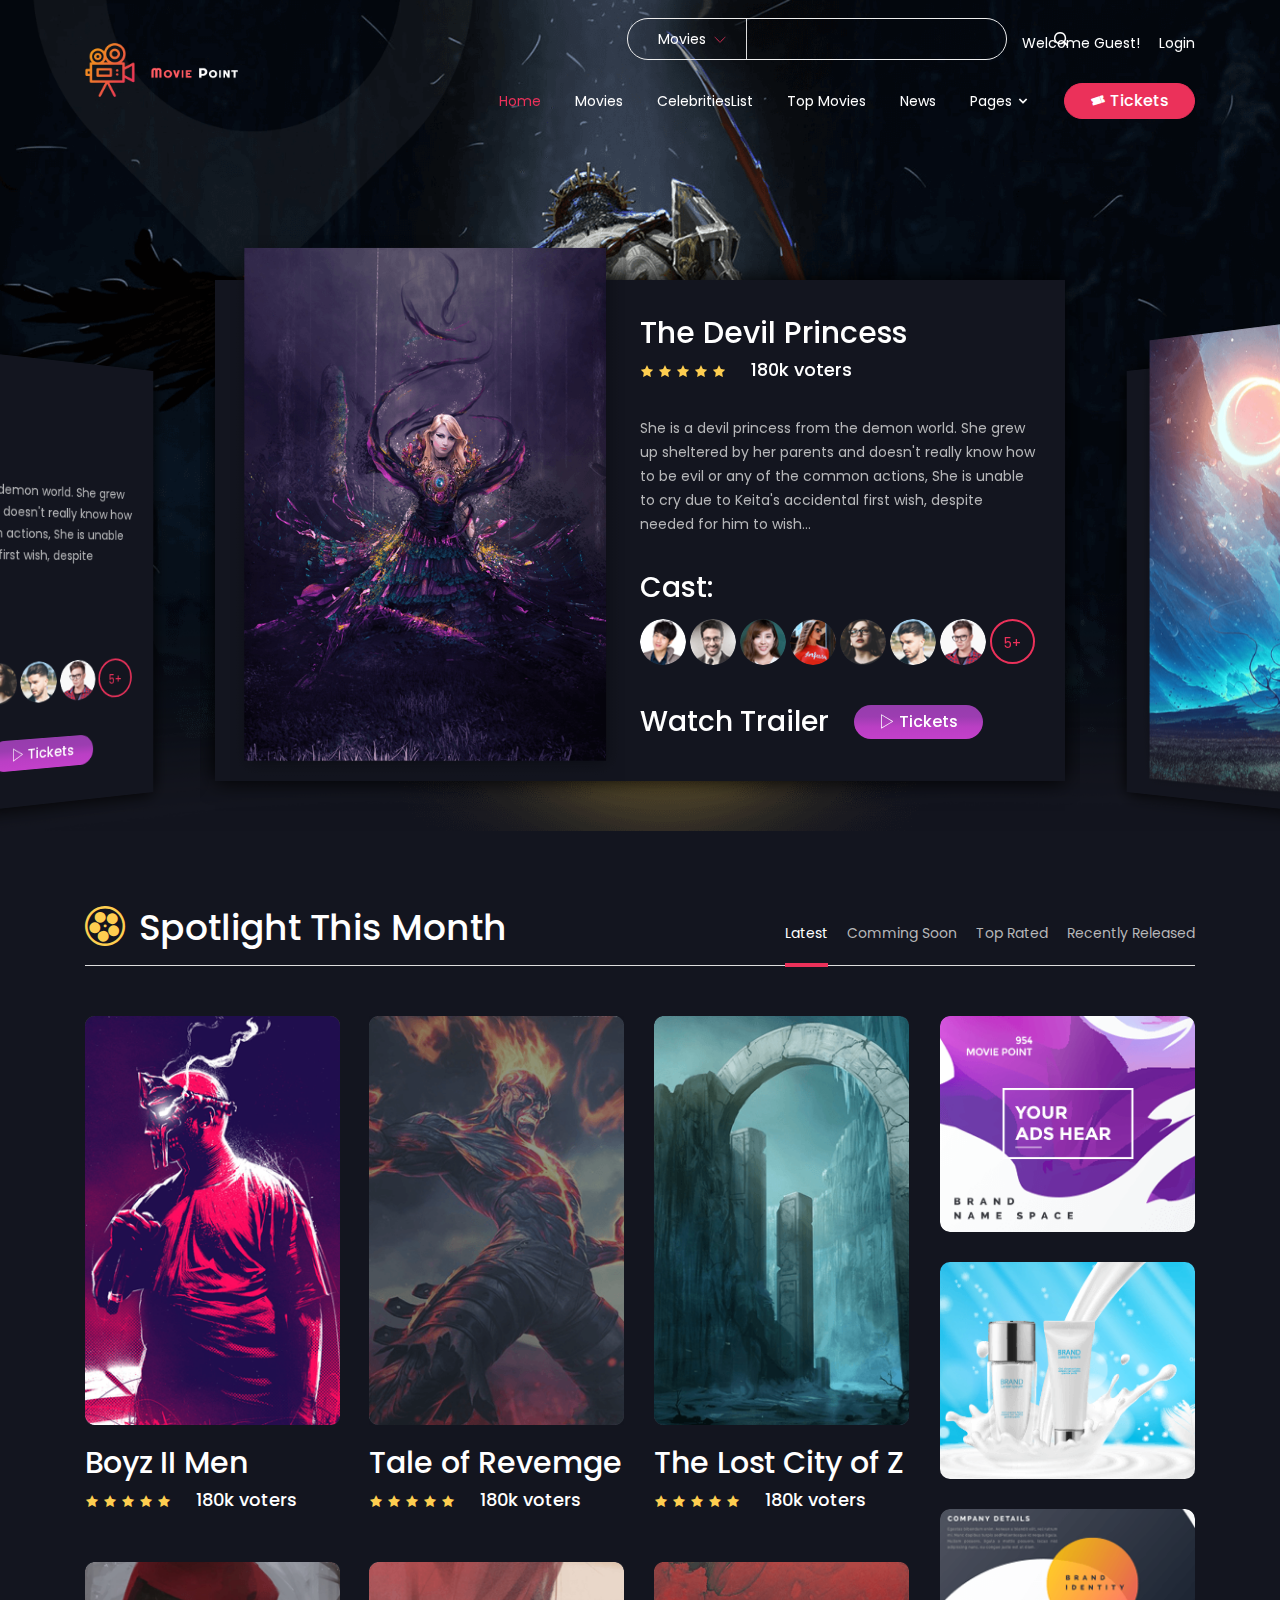
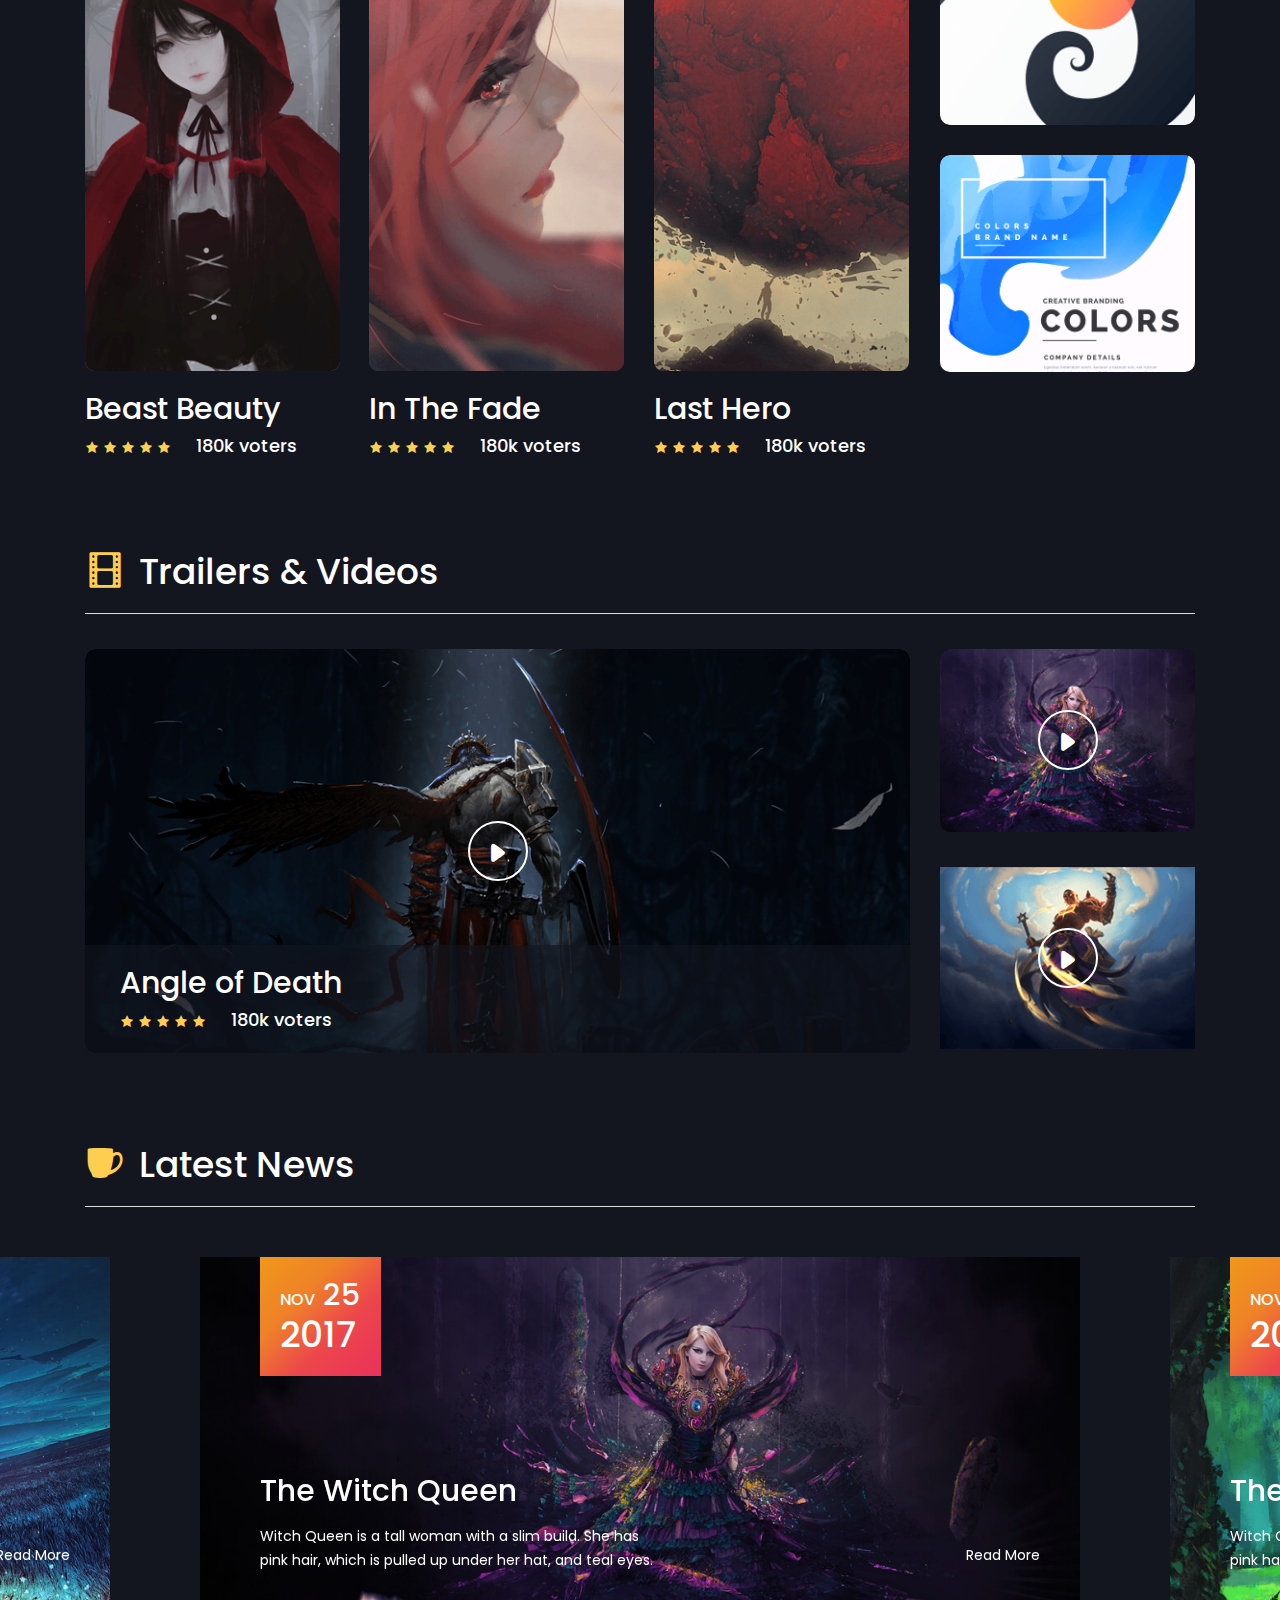
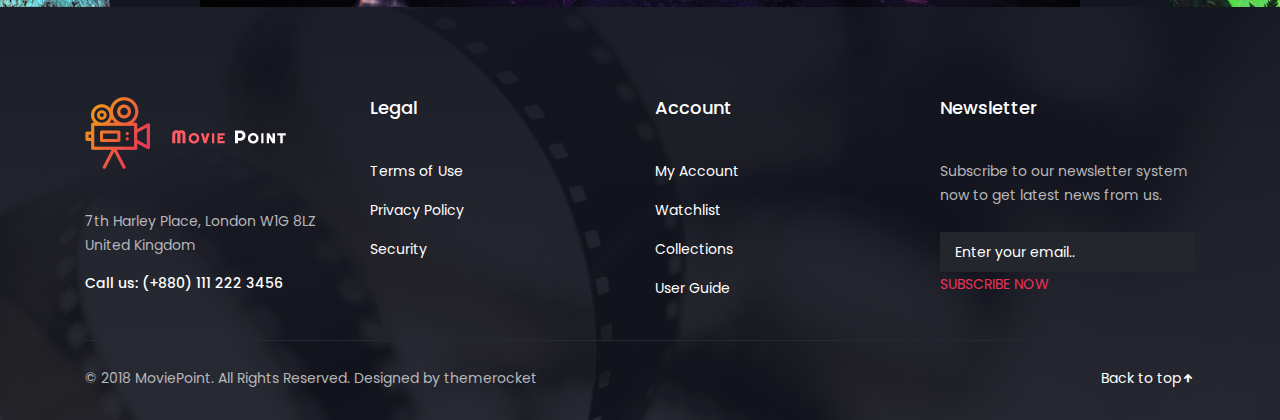
==== index.html @ 6b2acb6d "Basic" ====
<!DOCTYPE HTML>
<html lang="zxx">
	<head>
		<meta charset="UTF-8">
		<meta http-equiv="X-UA-Compatible" content="IE=edge">
		<meta name="viewport" content="width=device-width, initial-scale=1">
		<title>Moviepoint - Online Movie,Vedio and TV Show HTML Template</title>
		<!-- Favicon Icon -->
		<link rel="icon" type="image/png" href="assets/img/favcion.png" />
		<!-- Bootstrap CSS -->
		<link rel="stylesheet" type="text/css" href="assets/css/bootstrap.min.css" media="all" />
		<!-- Slick nav CSS -->
		<link rel="stylesheet" type="text/css" href="assets/css/slicknav.min.css" media="all" />
		<!-- Iconfont CSS -->
		<link rel="stylesheet" type="text/css" href="assets/css/icofont.css" media="all" />
		<!-- Owl carousel CSS -->
		<link rel="stylesheet" type="text/css" href="assets/css/owl.carousel.css">
		<!-- Popup CSS -->
		<link rel="stylesheet" type="text/css" href="assets/css/magnific-popup.css">
		<!-- Main style CSS -->
		<link rel="stylesheet" type="text/css" href="assets/css/style.css" media="all" />
		<!-- Responsive CSS -->
		<link rel="stylesheet" type="text/css" href="assets/css/responsive.css" media="all" />
		<!--[if lt IE 9]>
		  <script src="https://oss.maxcdn.com/html5shiv/3.7.3/html5shiv.min.js"></script>
		  <script src="https://oss.maxcdn.com/respond/1.4.2/respond.min.js"></script>
		<![endif]-->
	</head>
	<body>
		<!-- Page loader -->
	    <div id="preloader"></div>
		<!-- header section start -->
		<header class="header">
			<div class="container">
				<div class="header-area">
					<div class="logo">
						<a href="index-2.html"><img src="assets/img/logo.png" alt="logo" /></a>
					</div>
					<div class="header-right">
						<form action="#">
							<select>
								<option value="Movies">Movies</option>
								<option value="Movies">Movies</option>
								<option value="Movies">Movies</option>
							</select>
							<input type="text"/>
							<button><i class="icofont icofont-search"></i></button>
						</form>
						<ul>
							<li><a href="#">Welcome Guest!</a></li>
							<li><a class="login-popup" href="#">Login</a></li>
						</ul>
					</div>
					<div class="menu-area">
						<div class="responsive-menu"></div>
					    <div class="mainmenu">
                            <ul id="primary-menu">
                                <li><a class="active" href="index-2.html">Home</a></li>
                                <li><a href="movies.html">Movies</a></li>
                                <li><a href="celebrities.html">CelebritiesList</a></li>
                                <li><a href="top-movies.html">Top Movies</a></li>
                                <li><a href="blog.html">News</a></li>
								<li><a href="#">Pages <i class="icofont icofont-simple-down"></i></a>
									<ul>
										<li><a href="blog-details.html">Blog Details</a></li>
										<li><a href="movie-details.html">Movie Details</a></li>
									</ul>
								</li>
                                <li><a class="theme-btn" href="#"><i class="icofont icofont-ticket"></i> Tickets</a></li>
                            </ul>
					    </div>
					</div>
				</div>
			</div>
		</header>
		<div class="login-area">
			<div class="login-box">
				<a href="#"><i class="icofont icofont-close"></i></a>
				<h2>LOGIN</h2>
				<form action="#">
					<h6>USERNAME OR EMAIL ADDRESS</h6>
					<input type="text" />
					<h6>PASSWORD</h6>
					<input type="text" />
					<div class="login-remember">
						<input type="checkbox" />
						<span>Remember Me</span>
					</div>
					<div class="login-signup">
						<span>SIGNUP</span>
					</div>
					<a href="#" class="theme-btn">LOG IN</a>
					<span>Or Via Social</span>
					<div class="login-social">
						<a href="#"><i class="icofont icofont-social-facebook"></i></a>
						<a href="#"><i class="icofont icofont-social-twitter"></i></a>
						<a href="#"><i class="icofont icofont-social-linkedin"></i></a>
						<a href="#"><i class="icofont icofont-social-google-plus"></i></a>
						<a href="#"><i class="icofont icofont-camera"></i></a>
					</div>
				</form>
				
			</div>
		</div>
		<div class="buy-ticket">
			<div class="container">
				<div class="buy-ticket-area">
					<a href="#"><i class="icofont icofont-close"></i></a>
					<div class="row">
						<div class="col-lg-8">
							<div class="buy-ticket-box">
								<h4>Buy Tickets</h4>
								<h5>Seat</h5>
								<h6>Screen</h6>
								<div class="ticket-box-table">
									<table class="ticket-table-seat">
										<tr>
											<td>1</td>
											<td>1</td>
											<td>1</td>
											<td>1</td>
											<td>1</td>
											<td>1</td>
											<td>1</td>
										</tr>
										<tr>
											<td>1</td>
											<td>1</td>
											<td>1</td>
											<td>1</td>
											<td>1</td>
											<td>1</td>
											<td>1</td>
										</tr>
										<tr>
											<td>1</td>
											<td>1</td>
											<td>1</td>
											<td>1</td>
											<td>1</td>
											<td>1</td>
											<td>1</td>
										</tr>
										<tr>
											<td>1</td>
											<td>1</td>
											<td>1</td>
											<td>1</td>
											<td>1</td>
											<td>1</td>
											<td>1</td>
										</tr>
										<tr>
											<td>1</td>
											<td>1</td>
											<td>1</td>
											<td>1</td>
											<td>1</td>
											<td>1</td>
											<td>1</td>
										</tr>
									</table>
									<table>
										<tr>
											<td>1</td>
										</tr>
										<tr>
											<td>2</td>
										</tr>
										<tr>
											<td>3</td>
										</tr>
										<tr>
											<td>4</td>
										</tr>
										<tr>
											<td>5</td>
										</tr>
									</table>
									<table class="ticket-table-seat">
										<tr>
											<td>1</td>
											<td>1</td>
											<td>1</td>
											<td>1</td>
											<td>1</td>
											<td>1</td>
											<td>1</td>
										</tr>
										<tr>
											<td class="active">1</td>
											<td class="active">1</td>
											<td class="active">1</td>
											<td class="active">1</td>
											<td class="active">1</td>
											<td class="active">1</td>
											<td class="active">1</td>
										</tr>
										<tr>
											<td>1</td>
											<td>1</td>
											<td>1</td>
											<td>1</td>
											<td>1</td>
											<td>1</td>
											<td>1</td>
										</tr>
										<tr>
											<td>1</td>
											<td>1</td>
											<td>1</td>
											<td>1</td>
											<td>1</td>
											<td>1</td>
											<td>1</td>
										</tr>
										<tr>
											<td>1</td>
											<td>1</td>
											<td>1</td>
											<td>1</td>
											<td>1</td>
											<td>1</td>
											<td>1</td>
										</tr>
									</table>
									<table>
										<tr>
											<td>1</td>
										</tr>
										<tr>
											<td>2</td>
										</tr>
										<tr>
											<td>3</td>
										</tr>
										<tr>
											<td>4</td>
										</tr>
										<tr>
											<td>5</td>
										</tr>
									</table>
									<table class="ticket-table-seat">
										<tr>
											<td>1</td>
											<td>1</td>
											<td>1</td>
											<td>1</td>
											<td>1</td>
											<td>1</td>
											<td>1</td>
										</tr>
										<tr>
											<td>1</td>
											<td>1</td>
											<td>1</td>
											<td>1</td>
											<td>1</td>
											<td>1</td>
											<td>1</td>
										</tr>
										<tr>
											<td>1</td>
											<td>1</td>
											<td>1</td>
											<td>1</td>
											<td>1</td>
											<td>1</td>
											<td>1</td>
										</tr>
										<tr>
											<td>1</td>
											<td>1</td>
											<td>1</td>
											<td>1</td>
											<td>1</td>
											<td>1</td>
											<td>1</td>
										</tr>
										<tr>
											<td>1</td>
											<td>1</td>
											<td>1</td>
											<td>1</td>
											<td>1</td>
											<td>1</td>
											<td>1</td>
										</tr>
									</table>
								</div>
								<div class="ticket-box-available">
									<input type="checkbox" />
									<span>Available</span>
									<input type="checkbox" checked />
									<span>Unavailable</span>
									<input type="checkbox" />
									<span>Selected</span>
								</div>
								<a href="#" class="theme-btn">previous</a>
								<a href="#" class="theme-btn">Next</a>
							</div>
						</div>
						<div class="col-lg-3 offset-lg-1">
							<div class="buy-ticket-box mtr-30">
								<h4>Your Information</h4>
								<ul>
									<li>
										<p>Location</p>
										<span>HB Cinema Box Corner</span>
									</li>
									<li>
										<p>TIME</p>
										<span>2018.07.09   20:40</span>
									</li>
									<li>
										<p>Movie name</p>
										<span>Home Alone</span>
									</li>
									<li>
										<p>Ticket number</p>
										<span>2 Adults, 2 Children, 2 Seniors</span>
									</li>
									<li>
										<p>Price</p>
										<span>89$</span>
									</li>
								</ul>
							</div>
						</div>
					</div>
				</div>
			</div>
		</div><!-- header section end -->
		<!-- hero area start -->
		<section class="hero-area" id="home">
			<div class="container">
				<div class="hero-area-slider">
					<div class="row hero-area-slide">
						<div class="col-lg-6 col-md-5">
							<div class="hero-area-content">
								<img src="assets/img/slide2.png" alt="about" />
							</div>
						</div>
						<div class="col-lg-6 col-md-7">
							<div class="hero-area-content pr-50">
								<h2>The Devil Princess</h2>
								<div class="review">
									<div class="author-review">
										<i class="icofont icofont-star"></i>
										<i class="icofont icofont-star"></i>
										<i class="icofont icofont-star"></i>
										<i class="icofont icofont-star"></i>
										<i class="icofont icofont-star"></i>
									</div>
									<h4>180k voters</h4>
								</div>
								<p>She is a devil princess from the demon world. She grew up sheltered by her parents and doesn't really know how to be evil or any of the common actions,   She is unable to cry due to Keita's accidental first wish, despite needed for him to wish...</p>
								<h3>Cast:</h3>
								<div class="slide-cast">
									<div class="single-slide-cast">
										<img src="assets/img/cast/cast1.png" alt="about" />
									</div>
									<div class="single-slide-cast">
										<img src="assets/img/cast/cast2.png" alt="about" />
									</div>
									<div class="single-slide-cast">
										<img src="assets/img/cast/cast3.png" alt="about" />
									</div>
									<div class="single-slide-cast">
										<img src="assets/img/cast/cast4.png" alt="about" />
									</div>
									<div class="single-slide-cast">
										<img src="assets/img/cast/cast5.png" alt="about" />
									</div>
									<div class="single-slide-cast">
										<img src="assets/img/cast/cast6.png" alt="about" />
									</div>
									<div class="single-slide-cast">
										<img src="assets/img/cast/cast7.png" alt="about" />
									</div>
									<div class="single-slide-cast text-center">
										5+
									</div>
								</div>
								<div class="slide-trailor">
									<h3>Watch Trailer</h3>
									<a class="theme-btn theme-btn2" href="#"><i class="icofont icofont-play"></i> Tickets</a>
								</div>
							</div>
						</div>
					</div>
					<div class="row hero-area-slide">
						<div class="col-lg-6 col-md-5">
							<div class="hero-area-content">
								<img src="assets/img/slide1.png" alt="about" />
							</div>
						</div>
						<div class="col-lg-6 col-md-7">
							<div class="hero-area-content pr-50">
								<h2>Last Avatar</h2>
								<div class="review">
									<div class="author-review">
										<i class="icofont icofont-star"></i>
										<i class="icofont icofont-star"></i>
										<i class="icofont icofont-star"></i>
										<i class="icofont icofont-star"></i>
										<i class="icofont icofont-star"></i>
									</div>
									<h4>180k voters</h4>
								</div>
								<p>She is a devil princess from the demon world. She grew up sheltered by her parents and doesn't really know how to be evil or any of the common actions,   She is unable to cry due to Keita's accidental first wish, despite needed for him to wish...</p>
								<h3>Cast:</h3>
								<div class="slide-cast">
									<div class="single-slide-cast">
										<img src="assets/img/cast/cast1.png" alt="about" />
									</div>
									<div class="single-slide-cast">
										<img src="assets/img/cast/cast2.png" alt="about" />
									</div>
									<div class="single-slide-cast">
										<img src="assets/img/cast/cast3.png" alt="about" />
									</div>
									<div class="single-slide-cast">
										<img src="assets/img/cast/cast4.png" alt="about" />
									</div>
									<div class="single-slide-cast">
										<img src="assets/img/cast/cast5.png" alt="about" />
									</div>
									<div class="single-slide-cast">
										<img src="assets/img/cast/cast6.png" alt="about" />
									</div>
									<div class="single-slide-cast">
										<img src="assets/img/cast/cast7.png" alt="about" />
									</div>
									<div class="single-slide-cast text-center">
										5+
									</div>
								</div>
								<div class="slide-trailor">
									<h3>Watch Trailer</h3>
									<a class="theme-btn theme-btn2" href="#"><i class="icofont icofont-play"></i> Tickets</a>
								</div>
							</div>
						</div>
					</div>
					<div class="row hero-area-slide">
						<div class="col-lg-6 col-md-5">
							<div class="hero-area-content">
								<img src="assets/img/slide3.png" alt="about" />
							</div>
						</div>
						<div class="col-lg-6 col-md-7">
							<div class="hero-area-content pr-50">
								<h2>The Deer God</h2>
								<div class="review">
									<div class="author-review">
										<i class="icofont icofont-star"></i>
										<i class="icofont icofont-star"></i>
										<i class="icofont icofont-star"></i>
										<i class="icofont icofont-star"></i>
										<i class="icofont icofont-star"></i>
									</div>
									<h4>180k voters</h4>
								</div>
								<p>She is a devil princess from the demon world. She grew up sheltered by her parents and doesn't really know how to be evil or any of the common actions,   She is unable to cry due to Keita's accidental first wish, despite needed for him to wish...</p>
								<h3>Cast:</h3>
								<div class="slide-cast">
									<div class="single-slide-cast">
										<img src="assets/img/cast/cast1.png" alt="about" />
									</div>
									<div class="single-slide-cast">
										<img src="assets/img/cast/cast2.png" alt="about" />
									</div>
									<div class="single-slide-cast">
										<img src="assets/img/cast/cast3.png" alt="about" />
									</div>
									<div class="single-slide-cast">
										<img src="assets/img/cast/cast4.png" alt="about" />
									</div>
									<div class="single-slide-cast">
										<img src="assets/img/cast/cast5.png" alt="about" />
									</div>
									<div class="single-slide-cast">
										<img src="assets/img/cast/cast6.png" alt="about" />
									</div>
									<div class="single-slide-cast">
										<img src="assets/img/cast/cast7.png" alt="about" />
									</div>
									<div class="single-slide-cast text-center">
										5+
									</div>
								</div>
								<div class="slide-trailor">
									<h3>Watch Trailer</h3>
									<a class="theme-btn theme-btn2" href="#"><i class="icofont icofont-play"></i> Tickets</a>
								</div>
							</div>
						</div>
					</div>
				</div>
				<div class="hero-area-thumb">
					<div class="thumb-prev">
						<div class="row hero-area-slide">
							<div class="col-lg-6">
								<div class="hero-area-content">
									<img src="assets/img/slide3.png" alt="about" />
								</div>
							</div>
							<div class="col-lg-6">
								<div class="hero-area-content pr-50">
									<h2>Last Avatar</h2>
									<div class="review">
										<div class="author-review">
											<i class="icofont icofont-star"></i>
											<i class="icofont icofont-star"></i>
											<i class="icofont icofont-star"></i>
											<i class="icofont icofont-star"></i>
											<i class="icofont icofont-star"></i>
										</div>
										<h4>180k voters</h4>
									</div>
									<p>She is a devil princess from the demon world. She grew up sheltered by her parents and doesn't really know how to be evil or any of the common actions,   She is unable to cry due to Keita's accidental first wish, despite needed for him to wish...</p>
									<h3>Cast:</h3>
									<div class="slide-cast">
										<div class="single-slide-cast">
											<img src="assets/img/cast/cast1.png" alt="about" />
										</div>
										<div class="single-slide-cast">
											<img src="assets/img/cast/cast2.png" alt="about" />
										</div>
										<div class="single-slide-cast">
											<img src="assets/img/cast/cast3.png" alt="about" />
										</div>
										<div class="single-slide-cast">
											<img src="assets/img/cast/cast4.png" alt="about" />
										</div>
										<div class="single-slide-cast">
											<img src="assets/img/cast/cast5.png" alt="about" />
										</div>
										<div class="single-slide-cast">
											<img src="assets/img/cast/cast6.png" alt="about" />
										</div>
										<div class="single-slide-cast">
											<img src="assets/img/cast/cast7.png" alt="about" />
										</div>
										<div class="single-slide-cast text-center">
											5+
										</div>
									</div>
									<div class="slide-trailor">
										<h3>Watch Trailer</h3>
										<a class="theme-btn theme-btn2" href="#"><i class="icofont icofont-play"></i> Tickets</a>
									</div>
								</div>
							</div>
						</div>
					</div>
					<div class="thumb-next">
						<div class="row hero-area-slide">
							<div class="col-lg-6">
								<div class="hero-area-content">
									<img src="assets/img/slide1.png" alt="about" />
								</div>
							</div>
							<div class="col-lg-6">
								<div class="hero-area-content pr-50">
									<h2>The Deer God</h2>
									<div class="review">
										<div class="author-review">
											<i class="icofont icofont-star"></i>
											<i class="icofont icofont-star"></i>
											<i class="icofont icofont-star"></i>
											<i class="icofont icofont-star"></i>
											<i class="icofont icofont-star"></i>
										</div>
										<h4>180k voters</h4>
									</div>
									<p>She is a devil princess from the demon world. She grew up sheltered by her parents and doesn't really know how to be evil or any of the common actions,   She is unable to cry due to Keita's accidental first wish, despite needed for him to wish...</p>
									<h3>Cast:</h3>
									<div class="slide-cast">
										<div class="single-slide-cast">
											<img src="assets/img/cast/cast1.png" alt="about" />
										</div>
										<div class="single-slide-cast">
											<img src="assets/img/cast/cast2.png" alt="about" />
										</div>
										<div class="single-slide-cast">
											<img src="assets/img/cast/cast3.png" alt="about" />
										</div>
										<div class="single-slide-cast">
											<img src="assets/img/cast/cast4.png" alt="about" />
										</div>
										<div class="single-slide-cast">
											<img src="assets/img/cast/cast5.png" alt="about" />
										</div>
										<div class="single-slide-cast">
											<img src="assets/img/cast/cast6.png" alt="about" />
										</div>
										<div class="single-slide-cast">
											<img src="assets/img/cast/cast7.png" alt="about" />
										</div>
										<div class="single-slide-cast text-center">
											5+
										</div>
									</div>
									<div class="slide-trailor">
										<h3>Watch Trailer</h3>
										<a class="theme-btn theme-btn2" href="#"><i class="icofont icofont-play"></i> Tickets</a>
									</div>
								</div>
							</div>
						</div>
					</div>
				</div>
			</div>
		</section><!-- hero area end -->
		<!-- portfolio section start -->
		<section class="portfolio-area pt-60">
			<div class="container">
				<div class="row flexbox-center">
					<div class="col-lg-6 text-center text-lg-left">
					    <div class="section-title">
							<h1><i class="icofont icofont-movie"></i> Spotlight This Month</h1>
						</div>
					</div>
					<div class="col-lg-6 text-center text-lg-right">
					    <div class="portfolio-menu">
							<ul>
								<li data-filter="*" class="active">Latest</li>
								<li data-filter=".soon">Comming Soon</li>
								<li data-filter=".top">Top Rated</li>
								<li data-filter=".released">Recently Released</li>
							</ul>
						</div>
					</div>
				</div>
				<hr />
				<div class="row">
					<div class="col-lg-9">
						<div class="row portfolio-item">
							<div class="col-md-4 col-sm-6 soon released">
								<div class="single-portfolio">
									<div class="single-portfolio-img">
										<img src="assets/img/portfolio/portfolio1.png" alt="portfolio" />
										<a href="https://www.youtube.com/watch?v=RZXnugbhw_4" class="popup-youtube">
											<i class="icofont icofont-ui-play"></i>
										</a>
									</div>
									<div class="portfolio-content">
										<h2>Boyz II Men</h2>
										<div class="review">
											<div class="author-review">
												<i class="icofont icofont-star"></i>
												<i class="icofont icofont-star"></i>
												<i class="icofont icofont-star"></i>
												<i class="icofont icofont-star"></i>
												<i class="icofont icofont-star"></i>
											</div>
											<h4>180k voters</h4>
										</div>
									</div>
								</div>
							</div>
							<div class="col-md-4 col-sm-6 top">
								<div class="single-portfolio">
									<div class="single-portfolio-img">
										<img src="assets/img/portfolio/portfolio2.png" alt="portfolio" />
										<a href="https://www.youtube.com/watch?v=RZXnugbhw_4" class="popup-youtube">
											<i class="icofont icofont-ui-play"></i>
										</a>
									</div>
									<div class="portfolio-content">
										<h2>Tale of Revemge</h2>
										<div class="review">
											<div class="author-review">
												<i class="icofont icofont-star"></i>
												<i class="icofont icofont-star"></i>
												<i class="icofont icofont-star"></i>
												<i class="icofont icofont-star"></i>
												<i class="icofont icofont-star"></i>
											</div>
											<h4>180k voters</h4>
										</div>
									</div>
								</div>
							</div>
							<div class="col-md-4 col-sm-6 soon">
								<div class="single-portfolio">
									<div class="single-portfolio-img">
										<img src="assets/img/portfolio/portfolio3.png" alt="portfolio" />
										<a href="https://www.youtube.com/watch?v=RZXnugbhw_4" class="popup-youtube">
											<i class="icofont icofont-ui-play"></i>
										</a>
									</div>
									<div class="portfolio-content">
										<h2>The Lost City of Z</h2>
										<div class="review">
											<div class="author-review">
												<i class="icofont icofont-star"></i>
												<i class="icofont icofont-star"></i>
												<i class="icofont icofont-star"></i>
												<i class="icofont icofont-star"></i>
												<i class="icofont icofont-star"></i>
											</div>
											<h4>180k voters</h4>
										</div>
									</div>
								</div>
							</div>
							<div class="col-md-4 col-sm-6 top released">
								<div class="single-portfolio">
									<div class="single-portfolio-img">
										<img src="assets/img/portfolio/portfolio4.png" alt="portfolio" />
										<a href="https://www.youtube.com/watch?v=RZXnugbhw_4" class="popup-youtube">
											<i class="icofont icofont-ui-play"></i>
										</a>
									</div>
									<div class="portfolio-content">
										<h2>Beast Beauty</h2>
										<div class="review">
											<div class="author-review">
												<i class="icofont icofont-star"></i>
												<i class="icofont icofont-star"></i>
												<i class="icofont icofont-star"></i>
												<i class="icofont icofont-star"></i>
												<i class="icofont icofont-star"></i>
											</div>
											<h4>180k voters</h4>
										</div>
									</div>
								</div>
							</div>
							<div class="col-md-4 col-sm-6 released">
								<div class="single-portfolio">
									<div class="single-portfolio-img">
										<img src="assets/img/portfolio/portfolio5.png" alt="portfolio" />
										<a href="https://www.youtube.com/watch?v=RZXnugbhw_4" class="popup-youtube">
											<i class="icofont icofont-ui-play"></i>
										</a>
									</div>
									<div class="portfolio-content">
										<h2>In The Fade</h2>
										<div class="review">
											<div class="author-review">
												<i class="icofont icofont-star"></i>
												<i class="icofont icofont-star"></i>
												<i class="icofont icofont-star"></i>
												<i class="icofont icofont-star"></i>
												<i class="icofont icofont-star"></i>
											</div>
											<h4>180k voters</h4>
										</div>
									</div>
								</div>
							</div>
							<div class="col-md-4 col-sm-6 soon top">
								<div class="single-portfolio">
									<div class="single-portfolio-img">
										<img src="assets/img/portfolio/portfolio6.png" alt="portfolio" />
										<a href="https://www.youtube.com/watch?v=RZXnugbhw_4" class="popup-youtube">
											<i class="icofont icofont-ui-play"></i>
										</a>
									</div>
									<div class="portfolio-content">
										<h2>Last Hero</h2>
										<div class="review">
											<div class="author-review">
												<i class="icofont icofont-star"></i>
												<i class="icofont icofont-star"></i>
												<i class="icofont icofont-star"></i>
												<i class="icofont icofont-star"></i>
												<i class="icofont icofont-star"></i>
											</div>
											<h4>180k voters</h4>
										</div>
									</div>
								</div>
							</div>
						</div>
					</div>
					<div class="col-lg-3 text-center text-lg-left">
					    <div class="portfolio-sidebar">
							<img src="assets/img/sidebar/sidebar1.png" alt="sidebar" />
							<img src="assets/img/sidebar/sidebar2.png" alt="sidebar" />
							<img src="assets/img/sidebar/sidebar3.png" alt="sidebar" />
							<img src="assets/img/sidebar/sidebar4.png" alt="sidebar" />
						</div>
					</div>
				</div>
			</div>
		</section><!-- portfolio section end -->
		<!-- video section start -->
		<section class="video ptb-90">
			<div class="container">
				<div class="row">
					<div class="col-lg-12">
					    <div class="section-title pb-20">
							<h1><i class="icofont icofont-film"></i> Trailers & Videos</h1>
						</div>
					</div>
				</div>
				<hr />
				<div class="row">
                    <div class="col-md-9">
						<div class="video-area">
							<img src="assets/img/video/video1.png" alt="video" />
							<a href="https://www.youtube.com/watch?v=RZXnugbhw_4" class="popup-youtube">
								<i class="icofont icofont-ui-play"></i>
							</a>
							<div class="video-text">
								<h2>Angle of Death</h2>
								<div class="review">
									<div class="author-review">
										<i class="icofont icofont-star"></i>
										<i class="icofont icofont-star"></i>
										<i class="icofont icofont-star"></i>
										<i class="icofont icofont-star"></i>
										<i class="icofont icofont-star"></i>
									</div>
									<h4>180k voters</h4>
								</div>
							</div>
						</div>
                    </div>
                    <div class="col-md-3">
						<div class="row">
							<div class="col-md-12 col-sm-6">
								<div class="video-area">
									<img src="assets/img/video/video2.png" alt="video" />
									<a href="https://www.youtube.com/watch?v=RZXnugbhw_4" class="popup-youtube">
										<i class="icofont icofont-ui-play"></i>
									</a>
								</div>
							</div>
							<div class="col-md-12 col-sm-6">
								<div class="video-area">
									<img src="assets/img/video/video3.png" alt="video" />
									<a href="https://www.youtube.com/watch?v=RZXnugbhw_4" class="popup-youtube">
										<i class="icofont icofont-ui-play"></i>
									</a>
								</div>
							</div>
						</div>
                    </div>
				</div>
			</div>
		</section><!-- video section end -->
		<!-- news section start -->
		<section class="news">
			<div class="container">
				<div class="row">
					<div class="col-lg-12">
					    <div class="section-title pb-20">
							<h1><i class="icofont icofont-coffee-cup"></i> Latest News</h1>
						</div>
					</div>
				</div>
				<hr />
			</div>
			<div class="news-slide-area">
				<div class="news-slider">
					<div class="single-news">
						<div class="news-bg-1"></div>
						<div class="news-date">
							<h2><span>NOV</span> 25</h2>
							<h1>2017</h1>
						</div>
						<div class="news-content">
							<h2>The Witch Queen</h2>
							<p>Witch Queen is a tall woman with a slim build. She has pink hair, which is pulled up under her hat, and teal eyes.</p>
						</div>
						<a href="#">Read More</a>
					</div>
					<div class="single-news">
						<div class="news-bg-2"></div>
						<div class="news-date">
							<h2><span>NOV</span> 25</h2>
							<h1>2017</h1>
						</div>
						<div class="news-content">
							<h2>The Witch Queen</h2>
							<p>Witch Queen is a tall woman with a slim build. She has pink hair, which is pulled up under her hat, and teal eyes.</p>
						</div>
						<a href="#">Read More</a>
					</div>
					<div class="single-news">
						<div class="news-bg-3"></div>
						<div class="news-date">
							<h2><span>NOV</span> 25</h2>
							<h1>2017</h1>
						</div>
						<div class="news-content">
							<h2>The Witch Queen</h2>
							<p>Witch Queen is a tall woman with a slim build. She has pink hair, which is pulled up under her hat, and teal eyes.</p>
						</div>
						<a href="#">Read More</a>
					</div>
				</div>
				<div class="news-thumb">
					<div class="news-next">
						<div class="single-news">
							<div class="news-bg-3"></div>
							<div class="news-date">
								<h2><span>NOV</span> 25</h2>
								<h1>2017</h1>
							</div>
							<div class="news-content">
								<h2>The Witch Queen</h2>
								<p>Witch Queen is a tall woman with a slim build. She has pink hair, which is pulled up under her hat, and teal eyes.</p>
							</div>
							<a href="#">Read More</a>
						</div>
					</div>
					<div class="news-prev">
						<div class="single-news">
							<div class="news-bg-2"></div>
							<div class="news-date">
								<h2><span>NOV</span> 25</h2>
								<h1>2017</h1>
							</div>
							<div class="news-content">
								<h2>The Witch Queen</h2>
								<p>Witch Queen is a tall woman with a slim build. She has pink hair, which is pulled up under her hat, and teal eyes.</p>
							</div>
							<a href="#">Read More</a>
						</div>
					</div>
				</div>
			</div>
		</section><!-- news section end -->
		<!-- footer section start -->
		<footer class="footer">
			<div class="container">
				<div class="row">
                    <div class="col-lg-3 col-sm-6">
						<div class="widget">
							<img src="assets/img/logo.png" alt="about" />
							<p>7th Harley Place, London W1G 8LZ United Kingdom</p>
							<h6><span>Call us: </span>(+880) 111 222 3456</h6>
						</div>
                    </div>
                    <div class="col-lg-3 col-sm-6">
						<div class="widget">
							<h4>Legal</h4>
							<ul>
								<li><a href="#">Terms of Use</a></li>
								<li><a href="#">Privacy Policy</a></li>
								<li><a href="#">Security</a></li>
							</ul>
						</div>
                    </div>
                    <div class="col-lg-3 col-sm-6">
						<div class="widget">
							<h4>Account</h4>
							<ul>
								<li><a href="#">My Account</a></li>
								<li><a href="#">Watchlist</a></li>
								<li><a href="#">Collections</a></li>
								<li><a href="#">User Guide</a></li>
							</ul>
						</div>
                    </div>
                    <div class="col-lg-3 col-sm-6">
						<div class="widget">
							<h4>Newsletter</h4>
							<p>Subscribe to our newsletter system now to get latest news from us.</p>
							<form action="#">
								<input type="text" placeholder="Enter your email.."/>
								<button>SUBSCRIBE NOW</button>
							</form>
						</div>
                    </div>
				</div>
				<hr />
			</div>
			<div class="copyright">
				<div class="container">
					<div class="row">
						<div class="col-lg-6 text-center text-lg-left">
							<div class="copyright-content">
								<p>&copy; 2018 MoviePoint. All Rights Reserved. Designed by themerocket</p>
							</div>
						</div>
						<div class="col-lg-6 text-center text-lg-right">
							<div class="copyright-content">
								<a href="#" class="scrollToTop">
									Back to top<i class="icofont icofont-arrow-up"></i>
								</a>
							</div>
						</div>
					</div>
				</div>
			</div>
		</footer><!-- footer section end -->
		<!-- jquery main JS -->
		<script src="assets/js/jquery.min.js"></script>
		<!-- Bootstrap JS -->
		<script src="assets/js/bootstrap.min.js"></script>
		<!-- Slick nav JS -->
		<script src="assets/js/jquery.slicknav.min.js"></script>
		<!-- owl carousel JS -->
		<script src="assets/js/owl.carousel.min.js"></script>
		<!-- Popup JS -->
		<script src="assets/js/jquery.magnific-popup.min.js"></script>
		<!-- Isotope JS -->
		<script src="assets/js/isotope.pkgd.min.js"></script>
		<!-- main JS -->
		<script src="assets/js/main.js"></script>
	</body>
</html>
---- assets/css/style.css ----
/*
Theme Name: Movie Point
Version: 1.0
Author: Jsoft
Description: Online Movie,Vedio and TV Show HTML Template
*/

/**
 *** CSS Indexing ***
 * THEME DEFAULT CSS
 * RESET CSS
 * HEADER AREA CSS
 * HERO AREA CSS
 * portfolio AREA CSS
 * video AREA CSS
 * news AREA CSS
 * footer AREA CSS
 * Movie details PAGE CSS
 * seat plan PAGE CSS
 * login PAGE CSS
 * blog PAGE CSS
 * blog details PAGE CSS
 * PRELOADER CSS
**/

/*----------------------------------
--------- THEME DEFAULT CSS --------
----------------------------------*/
@import url('https://fonts.googleapis.com/css?family=Poppins:300,400,500,600,700,900');
body {
    line-height: 24px;
    font-size: 14px;
    color: #b6b7b9;
	background: #13151f;
	font-family: 'Poppins', sans-serif;
    font-weight: 400;
    position: relative;
}

/*----------------------------
---------- RESET CSS ---------
----------------------------*/
h1,
h2,
h3,
h4,
h5,
h6 {
    font-weight: 500;
	color: #fff;
}
h1,
h2,
h3,
h4,
h5,
h6,
p {
    margin: 0px;
}
h1 {
    font-size: 36px;
}
h2 {
    font-size: 30px;
}
h4 {
    font-size: 18px;
}
h6 {
    font-size: 14px;
}
a {
    transition: 0.6s;
}
a,
a:hover {
    color: #fff;
}
img {
    max-width: 100%;
    height: auto;
}
iframe {
    width: 100%;
    border: none;
}
a,
a:hover,
a:focus,
a:active,
button:focus {
    text-decoration: none;
    border: none;
    outline: 0;
}
ul {
    list-style: none;
    margin: 0;
    padding: 0;
}
ol {
    margin-bottom: 0;
}
select:focus,
select:active {
    box-shadow: none;
    border: 0;
    outline: 0
}
input:focus,
textarea:focus,
select:focus,
button:focus {
    outline: none;
}
button{
    cursor: pointer;
}
textarea {
	height: 160px;
}
input[type="text"],
input[type="submit"],
button[type="submit"],
input[type="email"],
input[type="url"],
input[type="tel"],
input[type="search"],
input[type="password"],
input[type="number"],
textarea {
    background: #24262d;
    width: 100%;
    padding: 8px 15px;
    border: none;
}
input[type="submit"],
button[type="submit"] {
    width: auto;
    color: #666;
    padding: 4px 15px;
}
textarea:focus {
    outline: none !important;
    box-shadow: none !important;
}
.section-title h1 i {
    color: #fece50;
	font-size: 40px;
	margin-right: 5px;
}
.mt-100 {
    margin-top: 100px;
}
.mt-30 {
    margin-top: 30px;
}
.mt-20 {
    margin-top: 20px;
}
.pt-60 {
	padding-top: 60px;
}
.pb-90 {
	padding-bottom: 90px;
}
.pb-20 {
	padding-bottom: 20px;
}
.ptb-100 {
    padding: 100px 0;
}
.ptb-90 {
    padding: 90px 0;
}
.owl-nav div {
    position: absolute;
    top: 50%;
    left: 20px;
    width: 35px;
    background: #fff;
    color: #000;
    height: 35px;
    line-height: 36px;
    border-radius: 100%;
    text-align: center;
    font-size: 29px;
    transition: 0.4s;
    margin-top: -60px;
}
.owl-nav div:hover {
    background: #000;
    color: #fff;
}
.owl-nav div.owl-next {
    right: 20px;
    left: auto;
}
.owl-dots {
    text-align: center;
    margin-top: 35px;
}
.owl-dot {
    width: 20px;
    height: 6px;
	border-radius: 5px;
    background: #595a5f;
    display: inline-block;
    margin: 0 5px;
}
.owl-dot.active {
    width: 28px;
    background: #eb315a;
}
.display-table {
    display: table;
    height: 100%;
    width: 100%;
}
.display-tablecell {
    display: table-cell;
    vertical-align: middle;
}
.theme-btn {
	background: #eb315a;
    border: 1px solid #eb315a;
    color: #fff;
	border-radius: 35px;
    padding: 5px 25px;
    display: inline-block;
    font-size: 16px;
	cursor: pointer;
	font-weight: 500;
}
.theme-btn:hover {
    border: 1px solid #eb315a;
	background: transparent;
    color: #eb315a;
}
.theme-btn2:hover,
.theme-btn2 {
    color: #fff;
	background: #963dad; /* Old browsers */
	background: -moz-linear-gradient(top, #963dad 0%, #9c3db1 34%, #ba3fc4 65%, #c340ca 100%); /* FF3.6-15 */
	background: -webkit-linear-gradient(top, #963dad 0%,#9c3db1 34%,#ba3fc4 65%,#c340ca 100%); /* Chrome10-25,Safari5.1-6 */
	background: linear-gradient(to bottom, #963dad 0%,#9c3db1 34%,#ba3fc4 65%,#c340ca 100%); 
	border: none;
}
.flexbox-center {
    display: -moz-flex;
    display: -ms-flex;
    display: -o-flex;
    display: -webkit-box;
    display: -ms-flexbox;
    display: flex;
    -webkit-box-pack: center;
    -ms-flex-pack: center;
    justify-content: center;
    -webkit-box-align: center;
    -ms-flex-align: center;
    align-items: center;
}
textarea,
input,
textarea::-webkit-input-placeholder ,
input::-webkit-input-placeholder {
    color: #fff;
}

/*--------------------------------------
-------- HEADER AREA CSS START --------
---------------------------------------*/
.header {
	padding: 18px 0;
	position: absolute;
	top: 0;
	left: 0;
	width: 100%;
	z-index: 99;
}
.header-area {
    display: grid;
    grid-template-rows: repeat(2,1fr);
    grid-template-columns: repeat(12,1fr);
    align-items: center;
    grid-gap: 20px;
}
.logo {
    grid-column: span 2;
    grid-row: span 2;
    padding-right: 15px;
}
.header-right {
    grid-column: span 10;
    text-align: right;
    display: flex;
    align-items: center;
}

.menu-area {
    grid-column: span 10;
}
.mainmenu {
    text-align: right;
}
.mainmenu li {
    display: inline-block;
	position: relative;
}
.mainmenu li a:not(.theme-btn) {
    display: inline-block;
	margin-right: 30px;
	padding: 3px 0;
}
.slicknav_menu {
	padding: 0;
    background: transparent;
}
.mainmenu {
    display: block;
}
.slicknav_menu {
	display: none;
}
.header.sticky {
	border-bottom: 1px solid #fff;
	background: #000;
}
.mainmenu li:hover ul {
    transform: scaleY(1);
}
.mainmenu li ul li {
	display: block;
}
.mainmenu li ul {
    position: absolute;
    top: 100%;
    background: #000;
    padding: 5px 15px;
    left: 0;
    text-align: left;
    min-width: 200px;
    transform: scaleY(0);
    transition: all 0.4s;
}
.mainmenu li a.active, .mainmenu li a:hover {
    color: #eb315a;
}
.header-right form {
    display: flex;
    max-width: 380px;
    border: 1px solid #eee;
    border-radius: 30px;
    margin-left: auto;
}
.header-right form button {
    background: transparent;
    color: #fff;
    border: none;
    padding-right: 10px;
}
option {
	color: #000;
}
.header-right form select {
    background: url('../img/select-icon.png') no-repeat right center;
    color: #fff;
    padding: 0 20px 0 30px;
    border: none;
	-moz-appearance: none;
    -webkit-appearance: none;
    appearance: none;
}

.header-right form input {
    width: auto;
	background: transparent;
	color: #fff;
    border: none;
    margin: 0;
    border-left: 1px solid #ddd;
    margin-left: 20px;
}

.header-right ul li a:hover {
	color: #eb315a;
}
.header-right ul li {
    padding: 8px 0 0;
    margin-left: 15px;
    display: inline-block;
}
/*--------------------------------------
--------- HEADER AREA CSS END ---------
---------------------------------------*/

/*----------------------------------
-------- HERO AREA CSS START -------
------------------------------------*/
.hero-area {
    position: relative;
    background-image: url('../img/hero-area.png');
    background-repeat: no-repeat;
    background-position: center;
    background-size: cover;
    overflow: hidden;
}
.hero-area-slide {
    background: #13151f;
    margin: 320px 15px 50px;
    padding-top: 52px;
    box-shadow: 0 0 20px #000000;
}

.hero-area-content > img {
    position: relative;
    margin-top: -120px;
}
.hero-area-slider {
	margin: auto;
	max-width: 950px;
}

.author-review {
    color: #fece50;
    float: left;
}

.review h4 {
    padding-left: 25px;
    overflow: hidden;
}

.review {
    margin: 8px 0 35px;
}

.hero-area-content h3 {
    margin-top: 35px;
}

.single-slide-cast {
    width: 11.5%;
	margin-right: 1%;
	float: left;
    margin-top: 15px;
}

.single-slide-cast img {
    border-radius: 100%;
}

.single-slide-cast.text-center {
    height: 45px;
    line-height: 45px;
    border-radius: 100%;
    max-width: 45px;
    border: 2px solid #eb315a;
    color: #eb315a;
}
.pr-50 {
	padding-right: 10px;
	margin-left: -15px;
}
.slide-trailor {
    overflow: hidden;
    margin-top: 40px;
}

.slide-cast {
    overflow: hidden;
}

.slide-trailor h3 {
    float: left;
    margin: 0;
    margin-right: 25px;
}
.hero-area-thumb .hero-area-slide {
	margin: 0 15px;
}
.thumb-prev {
    position: absolute;
    bottom: 0;
    left: -690px;
    max-width: 950px;
    -webkit-perspective: 80px;
    perspective: 80px;
}
.thumb-prev .hero-area-slide {
    -webkit-transform-style: preserve-3d;
    -webkit-transform: rotateY(2deg);
    transform-style: preserve-3d;
    transform: rotateY(2deg);
    cursor: pointer;
}
.thumb-next {
    position: absolute;
    bottom: 0;
    right: -690px;
    max-width: 950px;
    -webkit-perspective: 80px;
    perspective: 80px;
}
.thumb-next .hero-area-slide {
    -webkit-transform-style: preserve-3d;
    -webkit-transform: rotateY(-2deg);
    transform-style: preserve-3d;
    transform: rotateY(-2deg);
    cursor: pointer;
}
/*----------------------------------
--------- HERO AREA CSS END --------
-----------------------------------*/

/*----------------------------------
-------- portfolio AREA CSS START -------
------------------------------------*/
hr {
	margin: 0;
	border-top: 1px solid #ddd;
}
.portfolio-menu {
	padding-top: 30px;
}

.portfolio-menu li {
    display: inline-block;
    position: relative;
    margin-left: 15px;
    padding-bottom: 20px;
    cursor: pointer;
}

.portfolio-menu li::before {
    background: transparent;
    bottom: -2px;
    left: 0;
    right: 0;
    transition: 0.4s;
    content: "";
    height: 4px;
    position: absolute;
    z-index: 99;
}

.portfolio-menu li.active {
    color: #fff;
}

.portfolio-menu li.active::before,.portfolio-menu li:hover::before {
    background: #eb315a;
}
.portfolio-content h2 {
    margin-top: 20px;
}

.single-portfolio {
    margin-top: 50px;
}
.video-area,
.single-portfolio-img {
	overflow: hidden;
	position: relative;
}
.single-portfolio-img:hover .popup-youtube i {
	opacity: 1;
}
.single-portfolio-img .popup-youtube i {
	opacity: 0;
}
.video-area img,
.single-portfolio-img img {
	transition: 0.9s;
}
.video-area:hover img,
.single-portfolio:hover img {
	transform: scale(1.2);
}
.single-portfolio .review {
    margin-bottom: 0;
}

.portfolio-sidebar img {
    margin-top: 30px;
	border-radius: 10px;
}

.portfolio-sidebar {
    margin-top: 20px;
}
/*----------------------------------
--------- portfolio AREA CSS END --------
-----------------------------------*/


/*----------------------------------
-------- video AREA CSS START -------
------------------------------------*/
.video-area {
    position: relative;
	margin-top: 35px;
}

.popup-youtube i:hover {
    color: #fece50;
    border: 2px solid #fece50;
}
.popup-youtube i {
    width: 60px;
    height: 60px;
    line-height: 60px;
	color: #fff;
    border: 2px solid #fff;
    border-radius: 50%;
    text-align: center;
    font-size: 18px;
    display: inline-block;
    transition: all 0.4s;
    position: absolute;
    top: 0;
    bottom: 0;
    margin: auto;
    left: 0;
    right: 0;
}

.video-text {
    position: absolute;
    left: 0;
    bottom: 0;
    background: rgba(19,21,31,0.6);
    padding: 20px 35px;
    width: 100%;
}

.video-text .review {
    margin-bottom: 0;
}
/*----------------------------------
--------- video AREA CSS END --------
-----------------------------------*/

/*----------------------------------
-------- news AREA CSS START -------
------------------------------------*/
.single-news {
	position: relative;
	color: #fff;
}
.news-content {
    position: absolute;
    left: 60px;
    bottom: 35px;
    right: 420px;
}
.news-bg-1 {
	background: url('../img/news/news1.jpg') no-repeat center / cover;
    height: 350px;
}
.news-bg-2 {
	background: url('../img/news/news2.jpg') no-repeat center / cover;
    height: 350px;
}
.news-bg-3 {
	background: url('../img/news/news3.jpg') no-repeat center / cover;
    height: 350px;
}
.news-date {
	position: absolute;
	left: 60px;
	top: 0;
	background: #f09819; /* Old browsers */
	background: -moz-linear-gradient(-45deg, #f09819 0%, #ef8128 34%, #ec474c 64%, #eb315a 100%); /* FF3.6-15 */
	background: -webkit-linear-gradient(-45deg, #f09819 0%,#ef8128 34%,#ec474c 64%,#eb315a 100%); /* Chrome10-25,Safari5.1-6 */
	background: linear-gradient(135deg, #f09819 0%,#ef8128 34%,#ec474c 64%,#eb315a 100%);
	padding: 20px;
}
.news-date h2 span {
	font-size: 16px;
}
.news-content > h2 {
    margin-bottom: 15px;
}

.news-slider .single-news{
    max-width: 950px;
    margin: 50px auto 0;
}
.single-news a {
    position: absolute;
    right: 40px;
    bottom: 40px;
}
.news-slide-area {
    position: relative;
    overflow: hidden;
}
.news-next {
    position: absolute;
    width: 950px;
    bottom: 0;
    left: 0;
    margin-left: -770px;
    z-index: 99;
    cursor: pointer;
}

.news-prev {
    position: absolute;
    width: 950px;
    bottom: 0;
    right: 0;
    margin-right: -770px;
    z-index: 99;
    cursor: pointer;
    height: 350px;
}
/*----------------------------------
--------- news AREA CSS END --------
-----------------------------------*/

/*----------------------------------
--------- footer AREA CSS START --------
-----------------------------------*/
.footer {
	background: url('../img/footer-bg.png') no-repeat bottom center / cover;
    position: relative;
	padding: 90px 0 30px;
}
.footer::before {
    position: absolute;
    background: #13151f;
    top: 0;
    left: 0;
    content: "";
    width: 100%;
    height: 100%;
    opacity: 0.9;
}
.widget h4,.widget img {
    margin-bottom: 40px;
}

.widget ul li {
    margin-top: 15px;
}

.widget h6 {
    margin-top: 18px;
}

.widget {
    margin-bottom: 40px;
}

.widget button {
    background: transparent;
    color: #eb315a;
    border: none;
    padding: 0;
}

.widget form {
    margin-top: 25px;
}
.copyright {
    padding-top: 25px;
}
/*----------------------------------
--------- footer AREA CSS END --------
-----------------------------------*/

/*----------------------------------
---- Movie details PAGE CSS START ----
------------------------------------*/
.breadcrumb-area {
    position: relative;
    background-image: url('../img/breadcrumb.png');
    background-repeat: no-repeat;
    background-position: center;
    background-size: cover;
	padding: 280px 0 200px;
}
.breadcrumb-area-content {
	text-align: center;
}
.breadcrumb-area-content h1 {
	font-size: 60px;
}
.transformers-box {
    padding: 35px;
    box-shadow: 0 0 20px #000000;
    position: relative;
}

.transformers-box .transformers-content img {
    display: block;
    position: relative;
}

.transformers-content > p {
    margin: 12px 0 30px;
    position: relative;
    padding-left: 70px;
}
.transformers-content > h2 + a.theme-btn {
    margin: 12px 10px 20px 0;
}

.transformers-content > p::before {
    position: absolute;
    content: "";
    left: 0;
    bottom: 0;
    top: 0;
    width: 55px;
    height: 2px;
    margin: auto;
    background: #eb315a;
}

.transformers-left {
    color: #eb315a;
    min-width: 100px;
}

.transformers-content ul li {
    display: flex;
    margin-top: 12px;
    font-weight: 300;
}

.transformers-right .theme-btn {
    margin: 0 8px;
	padding: 2px 15px;
}

.transformers-bottom {
    display: flex;
    margin-top: 10px;
    justify-content: space-between;
}

.transformers-bottom span {
    display: block;
    color: #eb315a;
}

.transformers-bottom p {
    margin-bottom: 8px;
}
.transformers-box > .theme-btn {
    position: absolute;
    right: 0;
    bottom: 0;
    border-radius: 5px 0 0;
}

.details-content >div {
    margin-top: 30px;
}

.details-content {
    padding-top: 10px;
    border-bottom: 1px solid #ddd;
    padding-bottom: 50px;
}

.details-content >div h2 {
    margin-bottom: 20px;
}

.details-overview h2 {
    position: relative;
    padding-bottom: 10px;
}

.details-overview h2::before {
    position: absolute;
    bottom: -2px;
    left: 0;
    background: #eb315a;
    content: "";
    width: 50px;
    height: 2px;
}
.select-container {
    position: relative;
    margin-bottom: 30px;
}
.textarea-container {
    position: relative;
}
.textarea-container button {
	color: #fff;
	background: transparent;
	font-size: 20px;
	border: none;
}
.textarea-container button,
.select-container i {
    position: absolute;
    right: 15px;
    bottom: 12px;
    margin: auto;
}
.details-comment {
    display: flex;
    align-items: center;
}

.details-comment a {
    flex: 1;
	text-align: center;
}

.details-comment p {
    flex: 5;
    margin-left: 25px;
}

.details-thumb > div {
    padding-top: 20px;
    display: flex;
    width: 50%;
}

.thumb-icon {
    width: 45px;
    font-size: 45px;
}

.thumb-text {
	flex: 5;
}

.details-thumb {
    display: flex;
}

.details-thumb > div h4,
.details-thumb > div i {
	transition: 0.4s;
}
.details-thumb > div:hover h4,
.details-thumb > div:hover i {
	color: #eb315a
}
.details-thumb-next {
    text-align: right;
}

.thumb-text h4 {
    margin-bottom: 2px;
}
/*----------------------------------
----- Movie details PAGE CSS END ----
-----------------------------------*/

/*----------------------------------
-------- seat plan PAGE CSS START -------
------------------------------------*/
.buy-ticket {
    position: absolute;
    top: 0;
    left: 0;
    right: 0;
    height: 100%;
	display: none;
    background: rgba(0,0,0,0.4);
    z-index: 99;
    color: #171717;
}

.buy-ticket-area {
    margin-top: 140px;
    background: #f5f5f5;
	box-shadow: 0 0 5px #222;
    position: relative;
    padding: 100px 120px 120px;
}
.buy-ticket-area > a {
    color: #171717;
    font-size: 50px;
    top: 20px;
    right: 25px;
    position: absolute;
}

.buy-ticket-box h4 {
    color: #eb315a;
    margin-bottom: 50px;
}

.buy-ticket-box h5 {
    color: #000;
    margin-bottom: 15px;
}

.buy-ticket-box h6 {
    color: #060606;
    text-align: center;
    border-bottom: 5px solid #eb315a;
    padding-bottom: 8px;
}

.ticket-box-table {
    display: flex;
	padding-top: 35px;
	justify-content: space-between;
}

.ticket-table-seat td.active,
.ticket-table-seat td:hover {
	background: #eb315a;
	border-color: #eb315a;
	color: #fff;
}
.ticket-table-seat td {
    width: 19px;
    height: 19px;
    border: 1px solid #aaa;
    border-radius: 30px;
    text-align: center;
    line-height: 15px;
    border-collapse: collapse;
    margin: 3px;
	font-size: 10px;
    display: inline-block;
}

.ticket-box-table table:not(.ticket-table-seat) td {
    line-height: 24px;
}

.ticket-box-available span {
	display: inline-block;
	margin-right: 30px;
}
.ticket-box-available input {
	margin-right: 5px;
	position: relative;
	top: 2px;
}
.ticket-box-available {
    margin: 50px 0;
}
.buy-ticket-box ul li p {
    text-transform: uppercase;
    font-weight: 600;
    margin-bottom: 2px;
}

.buy-ticket-box ul li {
    margin-bottom: 25px;
}

.buy-ticket-box ul li:last-child {
    margin-bottom: 0;
}

.buy-ticket-box ul {
    position: relative;
}

.buy-ticket-box ul::before {
    left: -50px;
    top: 30px;
    bottom: 50px;
    width: 2px;
    background: #aaa;
    content: "";
    position: absolute;
}

.buy-ticket-box > a.theme-btn {
    margin-right: 5px;
}
/*----------------------------------
--------- seat plan PAGE CSS END --------
-----------------------------------*/

/*----------------------------------
-------- login PAGE CSS START -------
------------------------------------*/

/*----------------------------------
--------- login PAGE CSS END --------
-----------------------------------*/
.login-area {
    position: absolute;
    top: 0;
    left: 0;
    right: 0;
    margin: auto;
	display: none;
    height: 100%;
    background: rgba(0,0,0,0.4);
    z-index: 99;
	padding: 0 15px;
}

.login-box {
    max-width: 380px;
    background: #fff;
    position: relative;
    color: #03090e;
    margin: 200px auto 0;
    padding: 40px 25px 25px;
}

.login-box a {
    color: #03090e;
}

.login-box > a {
    position: absolute;
    right: 0;
    top: 0;
    background: #eb315a;
    font-size: 22px;
    color: #fff;
    width: 35px;
    height: 35px;
    text-align: center;
    line-height: 35px;
}

.login-box h2 {
    text-align: center;
    color: #03090e;
    margin-bottom: 20px;
}

.login-box h6 {}

.login-box h6 {
    color: #03090e;
    margin-bottom: 12px;
}

.login-box input {
    margin-bottom: 20px;
	background: transparent;
	border: 1px solid #ddd;
}

.login-signup {
    float: right;
}

.login-remember {
    float: left;
}

.login-signup a {
    color: #008aff;
}

.login-box form .theme-btn {
    width: 100%;
    border-radius: 0;
	color: #fff;
	text-align: center;
    margin-top: 5px;
}

.login-box form .theme-btn + span {
    margin: 22px 0;
    display: block;
}

.login-social {
    display: flex;
    justify-content: space-between;
}

.login-social a i {
    width: 45px;
    display: inline-block;
    height: 45px;
    font-size: 20px;
    line-height: 45px;
    color: #fff;
    background: #3a559f;
    text-align: center;
}
.login-social a i.icofont-social-twitter {
    background: #50abf1;
}
.login-social a i.icofont-social-linkedin {
    background: #dd4b39;
}
.login-social a i.icofont-social-google-plus {
    background: #0084b1;
}
.login-social a i.icofont-camera {
    background: #c536a4;
}
/*----------------------------------
-------- blog PAGE CSS START -------
------------------------------------*/
.blog-area {
	padding-top: 30px;
}
.blog-area .single-news {
	margin-top: 70px;
}
/*----------------------------------
--------- blog PAGE CSS END --------
-----------------------------------*/

/*----------------------------------
-------- blog details PAGE CSS START -------
------------------------------------*/
.news-details a i {
	margin-right: 5px;
}
.news-details > h2 {
    margin: 30px 0 5px;
}

.news-details > h2 + a,.news-details > h2 + a + a {
    margin-right: 10px;
    display: inline-block;
}

.news-details > p {
    margin-top: 25px;
}

.news-details .details-thumb {
    border-top: 1px solid #ddd;
	padding-bottom: 15px;
}

.news-details .details-comment {
    padding: 25px 0 30px;
}

.news-details .details-reply {
	margin-top: 25px;
}
.news-details .details-reply h2 {
    margin-bottom: 25px;
}

.blog-sidebar ul li {
    border-bottom: 1px solid #ddd;
    margin-top: 10px;
    padding-bottom: 3px;
}

.blog-sidebar h4 {
    margin-top: 35px;
}

.news-details {
    padding-top: 35px;
}
.detail-author {
    margin: 40px 0;
    border-top: 1px solid #fff;
    border-bottom: 1px solid #fff;
    padding: 30px 0;
}

.details-author h4 {
    display: inline-block;
    margin-right: 10px;
}

.details-author a {
    margin-left: 20px;
}
/*----------------------------------
---------  blog details PAGE CSS END --------
-----------------------------------*/

/*--------------------------------------
-------- Pre Loader Style START --------
---------------------------------------*/
#preloader {
  position: fixed;
  z-index: 99999999999;
  top: 0;
  left: 0;
  overflow: visible;
  width: 100%;
  height: 100%;
  background: #fff url("../img/loader.gif") no-repeat center center;
}
/*--------------------------------------
--------- Pre Loader Style END ---------
---------------------------------------*/
---- assets/css/responsive.css ----
@media only screen and (max-width: 1350px){
	.news-slider .single-news {
		max-width: 880px;
	}
}
@media only screen and (max-width: 1285px){
	.news-prev,
	.news-next,
	.thumb-prev,
	.thumb-next,
	.hero-area-slider {
		max-width: 880px;
	}
	.hero-area-content > img {
		margin-top: -80px;
	}
	.hero-area-slide {
		margin: 280px 15px 50px;
		padding-top: 35px;
	}
	.thumb-prev {
		left: -645px;
	}
	.thumb-next {
		right: -645px;
	}
}
@media only screen and (max-width: 1199px){
	.thumb-prev,
	.thumb-next,
	.hero-area-slider {
		max-width: 750px;
	}
	.hero-area-content .review {
		margin: 5px 0 25px;
	}
	.hero-area-content > img {
		margin-top: 0;
	}
	.hero-area-slide {
		padding: 20px 0;
		align-items: center;
	}
	.thumb-prev {
		left: -530px;
		bottom: 30px;
	}
	.thumb-next {
		right: -530px;
		bottom: 30px;
	}
	.slide-trailor h3 {
		margin-right: 10px;
		font-size: 18px;
	}
	.portfolio-content h2 {
		font-size: 18px;
	}
	.details-comment p {
		flex: 4;
	}
	.buy-ticket-area {
    padding: 90px 35px 50px;
}
}
@media only screen and (max-width: 1100px){
	.news-prev,
	.news-next,
	.news-slider .single-news {
		max-width: 750px;
	}
	.news-content {
		right: 230px;
	}
	.news-next {
		margin-left: -620px;
	}
	.news-prev {
		margin-right: -620px;
	}
}
@media only screen and (max-width: 1070px){
	.thumb-prev, .thumb-next, .hero-area-slider {
		max-width: 730px;
	}
	.news-prev, .news-next, .news-slider .single-news {
		max-width: 730px;
	}
}
@media only screen and (max-width: 991px){
	.mainmenu {
		display: none;
	}
	.responsive-menu,
	.slicknav_menu {
		display: block;
	}
	ul.slicknav_nav {
		position: absolute;
		background: #000;
		right: 10px;
		top: 100%;
		z-index: 9;
		border: 2px solid #fff;
		padding: 10px;
		margin-top: 8px;
	}
	.slicknav_nav .slicknav_row:hover {
		-webkit-border-radius: 0;
		-moz-border-radius: 0;
		border-radius: 0;
		background: transparent;
	}
	.menu-area li a > i {
		display: none;
	}
	.menu-area {
		position: relative;
	}
	.slicknav_menu .slicknav_menutxt {
		display: none;
	}
	.slicknav_menu .slicknav_icon {
		margin: 0;
	}
	.slicknav_nav a {
		border: 1px solid transparent;
	}
	.slicknav_nav a:hover {
		background: transparent;
		border-radius: 0;
		color: #fff;
	}
	.slicknav_nav .theme-btn:hover {
		border-radius: 35px;
	}
	.hero-area-thumb,.news-thumb {
		display: none;
	}

	.hero-area-slide {
		margin: 200px 0 0;
	}
	.news-slider .single-news {
		max-width: 690px;
	}

	.header-right {
		order: -1;
		grid-column: span 12;
		text-align: center;
		display: inline-block;
	}

	.header-right form {
		margin: 0;
		display: inline-block;
	}

	.header-right ul {
		display: inline-block;
	}

	.logo {
		grid-column: span 3;
		grid-row: span 1;
	}

	.menu-area {
		grid-column: span 9;
	}

	.hero-area {
		padding-bottom: 70px;
	}

	.portfolio-sidebar img {
		padding-left: 15px;
		padding-right: 15px;
	}

	.video-text {
		padding: 10px 15px;
	}

	.video-text h2 {
		font-size: 18px;
	}

	.video-text .review {
		margin: 3px 0 0;
	}

	.popup-youtube i {
		width: 40px;
		height: 40px;
		line-height: 40px;
		font-size: 14px;
	}
	.transformers-box .transformers-content img {
		margin: auto;
	}
	.mtr-30 {
		margin-top: 30px;
	}
	.slicknav_nav a.theme-btn {
    text-align: center;
}
.buy-ticket-box ul::before {
	display: none;
}
}
@media only screen and (max-width: 767px){
	.news-slider .single-news {
		max-width: 510px;
	}
	.news-content {
    right: 20px;
    left: 20px;
    bottom: 45px;
}

.news-date {
    left: 20px;
}

.single-news a {
    right: auto;
    left: 20px;
    bottom: 15px;
}

.logo {
    grid-column: span 5;
}

.menu-area {
    grid-column: span 7;
}

.hero-area-content.pr-50 {
    margin-left: 0;
    padding: 10px 20px;
}

.hero-area-slide {
    margin-top: 230px;
}
.section-title h1 {
	font-size: 28px;
}
.breadcrumb-area-content h1 {
    font-size: 28px;
}
.breadcrumb-area {
    padding: 250px 0 120px;
}
.details-comment {
    display: block;
    text-align: center;
}

.details-comment a {
    margin-bottom: 10px;
}
.details-comment p {
    margin-left: 0;
}
.ticket-box-table {
    flex-wrap: wrap;
    justify-content: start;
    padding-top: 5px;
}

.ticket-box-table table:not(.ticket-table-seat) {
    width: 15%;
    text-align: center;
}

.ticket-box-table table.ticket-table-seat {
    width: 42%;
}

.ticket-box-table table {
    margin-top: 20px;
}





}
@media only screen and (max-width: 576px){
	header.header {
    padding-left: 15px;
    padding-right: 15px;
}

.logo {
    grid-column: span 7;
}

.menu-area {
    grid-column: span 5;
}
.single-slide-cast {
    width: 13.29%;
}
.single-slide-cast.text-center {
	display: none;
}
.video-slider .video-area,
.col-md-3 .video-area,
.single-portfolio {
    margin-left: auto;
    margin-right: auto;
    max-width: 260px;
}

.news-slider .single-news {
    margin-left: 15px;
    margin-right: 15px;
}

.video-text {
    display: none;
}

.portfolio-menu li {
    padding: 15px 0;
    margin: 0 5px 0;
}

.portfolio-menu {
    padding-top: 5px;
}
.transformers-bottom {
    display: block;
}

.transformers-bottom p {
    display: inline-block;
    margin-right: 13px;
}

.details-thumb {
    display: none;
}

.thumb-icon {
    width: 100%;
}
.transformers-content ul li {
    display: block;
}

.transformers-content > p::before {
    display: none;
}

.transformers-content > p {
    padding: 0;
}

.transformers-content h2 {
    font-size: 24px;
}

.transformers-box {
    padding: 5px 15px 40px;
}
.widget button {
	margin-top: 5px;
}
.transformers-content > h2 + a.theme-btn {
    margin: 10px 5px 5px 0;
}
.buy-ticket-box h4 {
    margin-bottom: 15px;
}

.buy-ticket-box h5 {
    margin-bottom: 5px;
}

.buy-ticket-area {
    padding: 30px 15px 15px;
}

.buy-ticket-area > a {
    font-size: 25px;
    top: 10px;
    right: 10px;
}

.ticket-box-table table.ticket-table-seat {
    width: 85%;
}

.ticket-box-table {
    max-width: 220px;
    margin: auto;
}

.ticket-box-available span {
    margin-right: 12px;
}

.ticket-box-available {
    margin: 20px 0;
}

.buy-ticket-box ul li {
    margin-bottom: 20px;
}





}
@media only screen and (max-width: 420px){
.news-bg-1,.news-bg-2,.news-bg-3 {
    height: 400px;
}

.news-content h2 {
    font-size: 20px;
}
.logo {
    grid-column: span 8;
}
.menu-area {
    grid-column: span 4;
}
.header-right form {
    display: flex;
}
.hero-area-content .author-review {
    float: none;
}

.hero-area-content .review h4 {
    padding: 0;
}

.hero-area-content h2 {
    font-size: 24px;
    padding-bottom: 5px;
}

.hero-area-content.pr-50 {
    padding: 5px;
}

.slide-trailor h3 {
    float: none;
    margin: 0 0 8px;
}
.login-social a i {
    width: 38px;
    height: 38px;
    font-size: 18px;
    line-height: 38px;
}
.details-author a {
    margin-left: 1px;
}

}
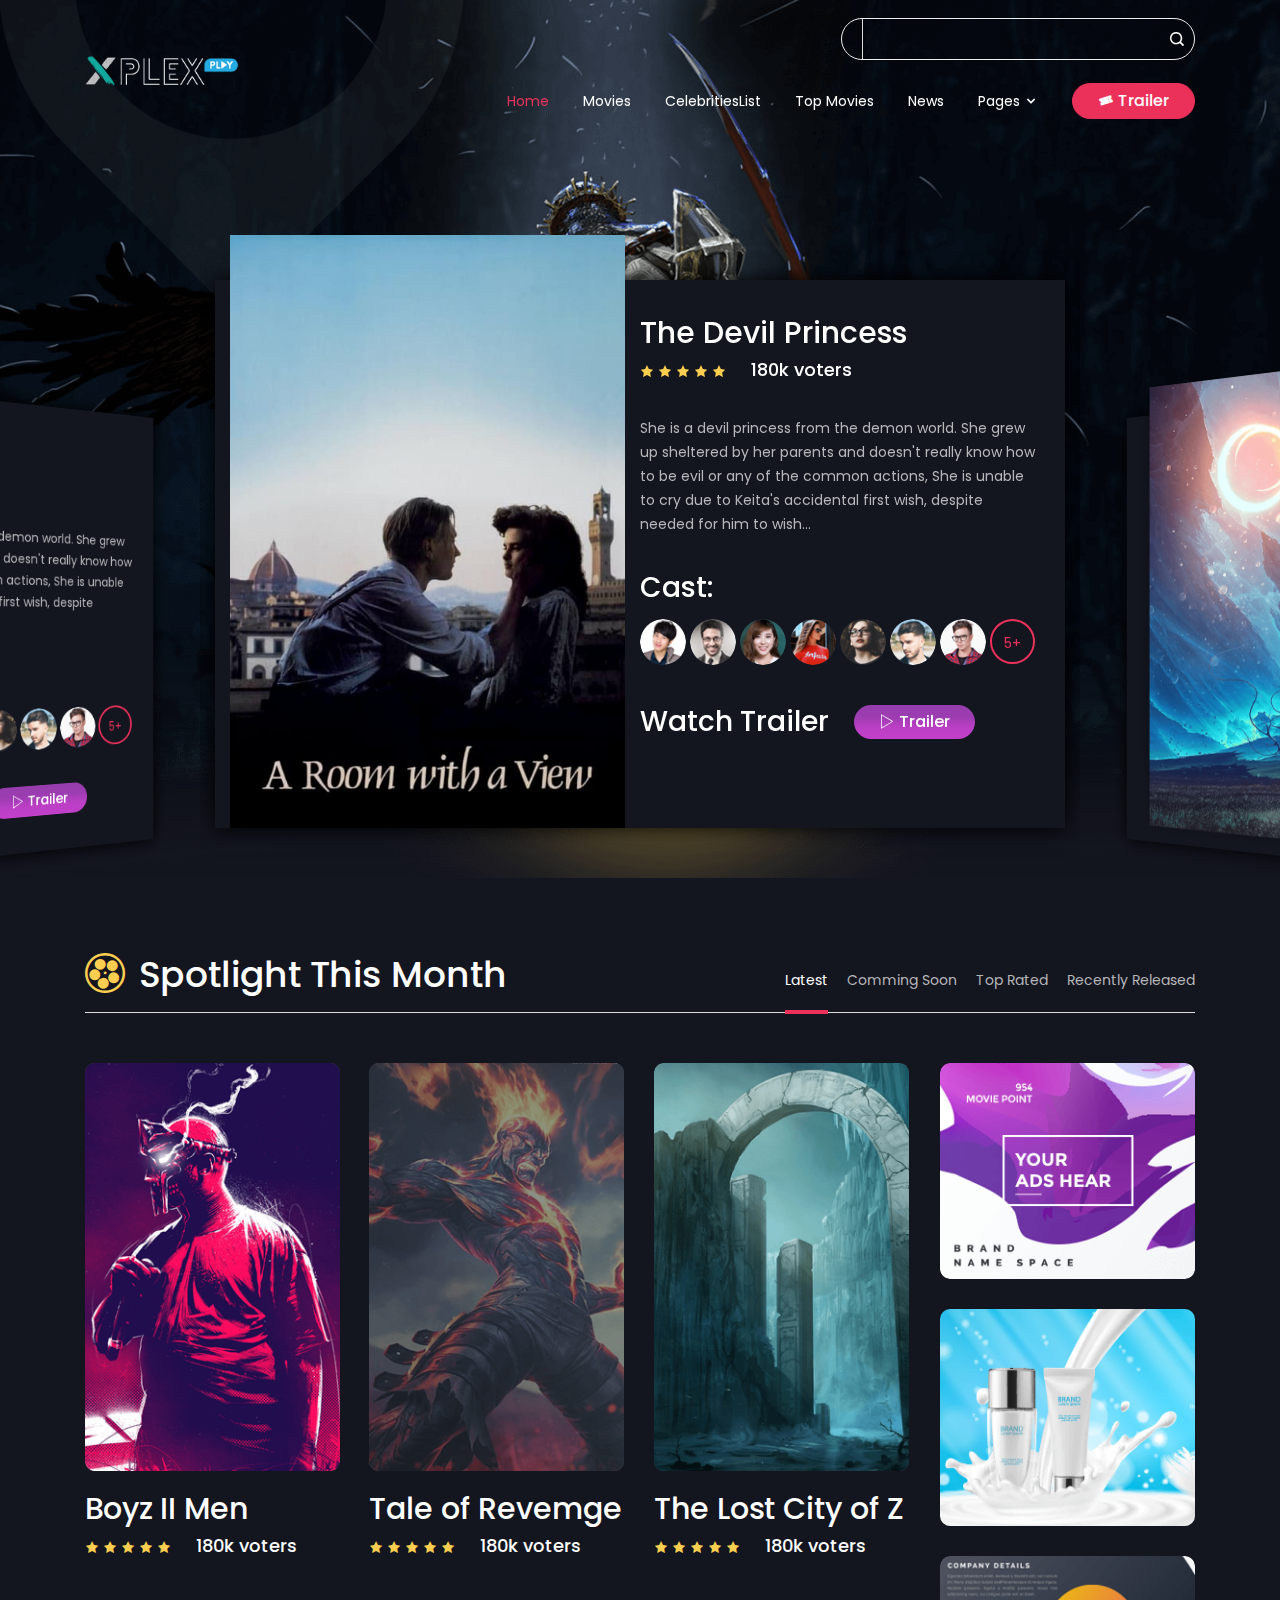
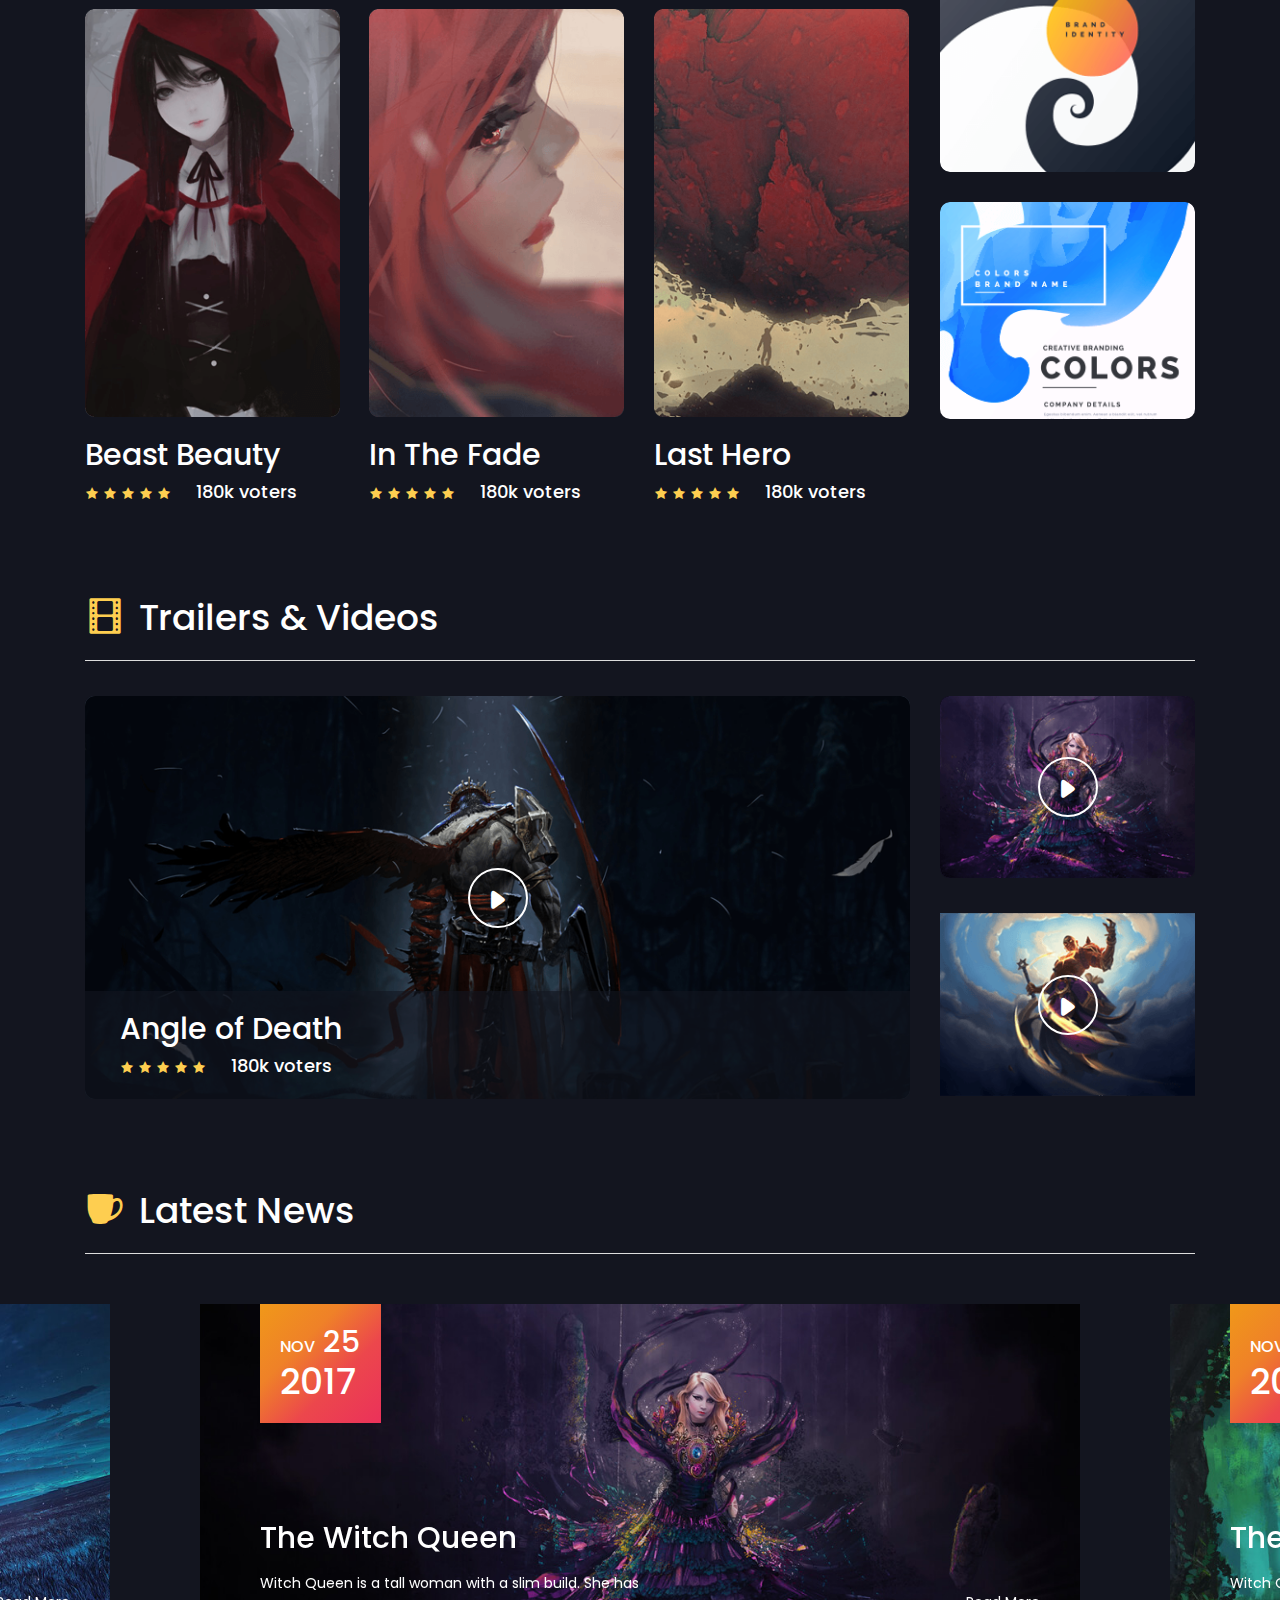
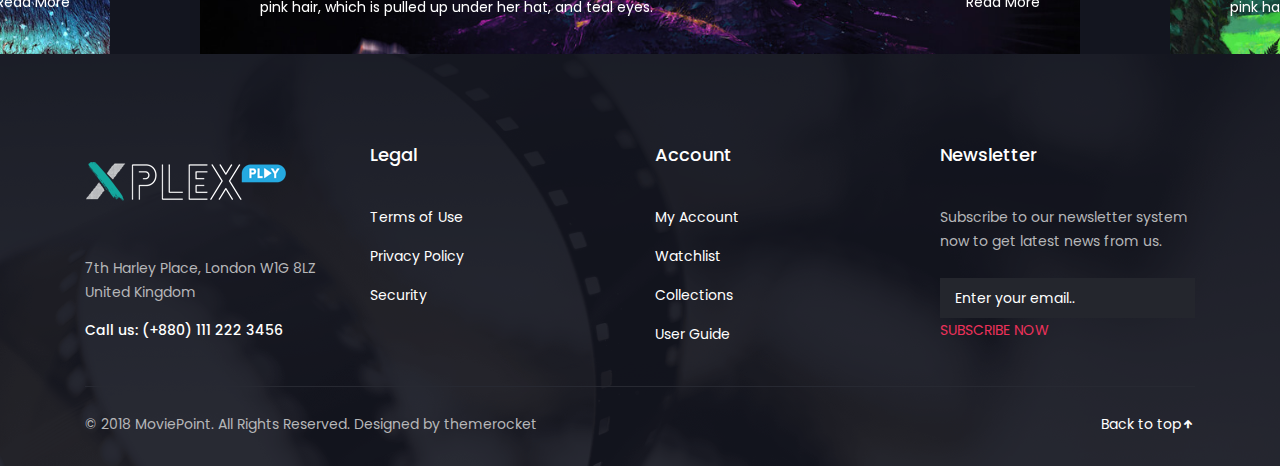
==== commit 8deb1f14: "Basic" ====
--- a/index.html
+++ b/index.html
@@ -4,9 +4,9 @@
 		<meta charset="UTF-8">
 		<meta http-equiv="X-UA-Compatible" content="IE=edge">
 		<meta name="viewport" content="width=device-width, initial-scale=1">
-		<title>Moviepoint - Online Movie,Vedio and TV Show HTML Template</title>
+		<title>Xplex - Entertainment Anywhere</title>
 		<!-- Favicon Icon -->
-		<link rel="icon" type="image/png" href="assets/img/favcion.png" />
+		<link rel="icon" type="image/png" href="assets/img/favicon.png" />
 		<!-- Bootstrap CSS -->
 		<link rel="stylesheet" type="text/css" href="assets/css/bootstrap.min.css" media="all" />
 		<!-- Slick nav CSS -->
@@ -34,22 +34,15 @@
 			<div class="container">
 				<div class="header-area">
 					<div class="logo">
-						<a href="index-2.html"><img src="assets/img/logo.png" alt="logo" /></a>
+						<a href="index.html"><img src="assets/img/logo.png" alt="logo" /></a>
 					</div>
 					<div class="header-right">
 						<form action="#">
-							<select>
-								<option value="Movies">Movies</option>
-								<option value="Movies">Movies</option>
-								<option value="Movies">Movies</option>
-							</select>
+							
 							<input type="text"/>
 							<button><i class="icofont icofont-search"></i></button>
 						</form>
-						<ul>
-							<li><a href="#">Welcome Guest!</a></li>
-							<li><a class="login-popup" href="#">Login</a></li>
-						</ul>
+
 					</div>
 					<div class="menu-area">
 						<div class="responsive-menu"></div>
@@ -66,7 +59,7 @@
 										<li><a href="movie-details.html">Movie Details</a></li>
 									</ul>
 								</li>
-                                <li><a class="theme-btn" href="#"><i class="icofont icofont-ticket"></i> Tickets</a></li>
+                                <li><a class="theme-btn" href="#"><i class="icofont icofont-ticket"></i> Trailer</a></li>
                             </ul>
 					    </div>
 					</div>
@@ -102,236 +95,7 @@
 				
 			</div>
 		</div>
-		<div class="buy-ticket">
-			<div class="container">
-				<div class="buy-ticket-area">
-					<a href="#"><i class="icofont icofont-close"></i></a>
-					<div class="row">
-						<div class="col-lg-8">
-							<div class="buy-ticket-box">
-								<h4>Buy Tickets</h4>
-								<h5>Seat</h5>
-								<h6>Screen</h6>
-								<div class="ticket-box-table">
-									<table class="ticket-table-seat">
-										<tr>
-											<td>1</td>
-											<td>1</td>
-											<td>1</td>
-											<td>1</td>
-											<td>1</td>
-											<td>1</td>
-											<td>1</td>
-										</tr>
-										<tr>
-											<td>1</td>
-											<td>1</td>
-											<td>1</td>
-											<td>1</td>
-											<td>1</td>
-											<td>1</td>
-											<td>1</td>
-										</tr>
-										<tr>
-											<td>1</td>
-											<td>1</td>
-											<td>1</td>
-											<td>1</td>
-											<td>1</td>
-											<td>1</td>
-											<td>1</td>
-										</tr>
-										<tr>
-											<td>1</td>
-											<td>1</td>
-											<td>1</td>
-											<td>1</td>
-											<td>1</td>
-											<td>1</td>
-											<td>1</td>
-										</tr>
-										<tr>
-											<td>1</td>
-											<td>1</td>
-											<td>1</td>
-											<td>1</td>
-											<td>1</td>
-											<td>1</td>
-											<td>1</td>
-										</tr>
-									</table>
-									<table>
-										<tr>
-											<td>1</td>
-										</tr>
-										<tr>
-											<td>2</td>
-										</tr>
-										<tr>
-											<td>3</td>
-										</tr>
-										<tr>
-											<td>4</td>
-										</tr>
-										<tr>
-											<td>5</td>
-										</tr>
-									</table>
-									<table class="ticket-table-seat">
-										<tr>
-											<td>1</td>
-											<td>1</td>
-											<td>1</td>
-											<td>1</td>
-											<td>1</td>
-											<td>1</td>
-											<td>1</td>
-										</tr>
-										<tr>
-											<td class="active">1</td>
-											<td class="active">1</td>
-											<td class="active">1</td>
-											<td class="active">1</td>
-											<td class="active">1</td>
-											<td class="active">1</td>
-											<td class="active">1</td>
-										</tr>
-										<tr>
-											<td>1</td>
-											<td>1</td>
-											<td>1</td>
-											<td>1</td>
-											<td>1</td>
-											<td>1</td>
-											<td>1</td>
-										</tr>
-										<tr>
-											<td>1</td>
-											<td>1</td>
-											<td>1</td>
-											<td>1</td>
-											<td>1</td>
-											<td>1</td>
-											<td>1</td>
-										</tr>
-										<tr>
-											<td>1</td>
-											<td>1</td>
-											<td>1</td>
-											<td>1</td>
-											<td>1</td>
-											<td>1</td>
-											<td>1</td>
-										</tr>
-									</table>
-									<table>
-										<tr>
-											<td>1</td>
-										</tr>
-										<tr>
-											<td>2</td>
-										</tr>
-										<tr>
-											<td>3</td>
-										</tr>
-										<tr>
-											<td>4</td>
-										</tr>
-										<tr>
-											<td>5</td>
-										</tr>
-									</table>
-									<table class="ticket-table-seat">
-										<tr>
-											<td>1</td>
-											<td>1</td>
-											<td>1</td>
-											<td>1</td>
-											<td>1</td>
-											<td>1</td>
-											<td>1</td>
-										</tr>
-										<tr>
-											<td>1</td>
-											<td>1</td>
-											<td>1</td>
-											<td>1</td>
-											<td>1</td>
-											<td>1</td>
-											<td>1</td>
-										</tr>
-										<tr>
-											<td>1</td>
-											<td>1</td>
-											<td>1</td>
-											<td>1</td>
-											<td>1</td>
-											<td>1</td>
-											<td>1</td>
-										</tr>
-										<tr>
-											<td>1</td>
-											<td>1</td>
-											<td>1</td>
-											<td>1</td>
-											<td>1</td>
-											<td>1</td>
-											<td>1</td>
-										</tr>
-										<tr>
-											<td>1</td>
-											<td>1</td>
-											<td>1</td>
-											<td>1</td>
-											<td>1</td>
-											<td>1</td>
-											<td>1</td>
-										</tr>
-									</table>
-								</div>
-								<div class="ticket-box-available">
-									<input type="checkbox" />
-									<span>Available</span>
-									<input type="checkbox" checked />
-									<span>Unavailable</span>
-									<input type="checkbox" />
-									<span>Selected</span>
-								</div>
-								<a href="#" class="theme-btn">previous</a>
-								<a href="#" class="theme-btn">Next</a>
-							</div>
-						</div>
-						<div class="col-lg-3 offset-lg-1">
-							<div class="buy-ticket-box mtr-30">
-								<h4>Your Information</h4>
-								<ul>
-									<li>
-										<p>Location</p>
-										<span>HB Cinema Box Corner</span>
-									</li>
-									<li>
-										<p>TIME</p>
-										<span>2018.07.09   20:40</span>
-									</li>
-									<li>
-										<p>Movie name</p>
-										<span>Home Alone</span>
-									</li>
-									<li>
-										<p>Ticket number</p>
-										<span>2 Adults, 2 Children, 2 Seniors</span>
-									</li>
-									<li>
-										<p>Price</p>
-										<span>89$</span>
-									</li>
-								</ul>
-							</div>
-						</div>
-					</div>
-				</div>
-			</div>
-		</div><!-- header section end -->
+<!-- header section end -->
 		<!-- hero area start -->
 		<section class="hero-area" id="home">
 			<div class="container">
@@ -339,7 +103,7 @@
 					<div class="row hero-area-slide">
 						<div class="col-lg-6 col-md-5">
 							<div class="hero-area-content">
-								<img src="assets/img/slide2.png" alt="about" />
+								<img height="100" src="assets/img/posters/m20.jpg" alt="about" />
 							</div>
 						</div>
 						<div class="col-lg-6 col-md-7">
@@ -385,7 +149,7 @@
 								</div>
 								<div class="slide-trailor">
 									<h3>Watch Trailer</h3>
-									<a class="theme-btn theme-btn2" href="#"><i class="icofont icofont-play"></i> Tickets</a>
+									<a class="theme-btn theme-btn2" href="#"><i class="icofont icofont-play"></i> Trailer</a>
 								</div>
 							</div>
 						</div>
@@ -439,7 +203,7 @@
 								</div>
 								<div class="slide-trailor">
 									<h3>Watch Trailer</h3>
-									<a class="theme-btn theme-btn2" href="#"><i class="icofont icofont-play"></i> Tickets</a>
+									<a class="theme-btn theme-btn2" href="#"><i class="icofont icofont-play"></i> Trailer</a>
 								</div>
 							</div>
 						</div>
@@ -493,7 +257,7 @@
 								</div>
 								<div class="slide-trailor">
 									<h3>Watch Trailer</h3>
-									<a class="theme-btn theme-btn2" href="#"><i class="icofont icofont-play"></i> Tickets</a>
+									<a class="theme-btn theme-btn2" href="#"><i class="icofont icofont-play"></i> Trailer</a>
 								</div>
 							</div>
 						</div>
@@ -550,7 +314,7 @@
 									</div>
 									<div class="slide-trailor">
 										<h3>Watch Trailer</h3>
-										<a class="theme-btn theme-btn2" href="#"><i class="icofont icofont-play"></i> Tickets</a>
+										<a class="theme-btn theme-btn2" href="#"><i class="icofont icofont-play"></i> Trailer</a>
 									</div>
 								</div>
 							</div>
@@ -606,7 +370,7 @@
 									</div>
 									<div class="slide-trailor">
 										<h3>Watch Trailer</h3>
-										<a class="theme-btn theme-btn2" href="#"><i class="icofont icofont-play"></i> Tickets</a>
+										<a class="theme-btn theme-btn2" href="#"><i class="icofont icofont-play"></i> Trailer</a>
 									</div>
 								</div>
 							</div>
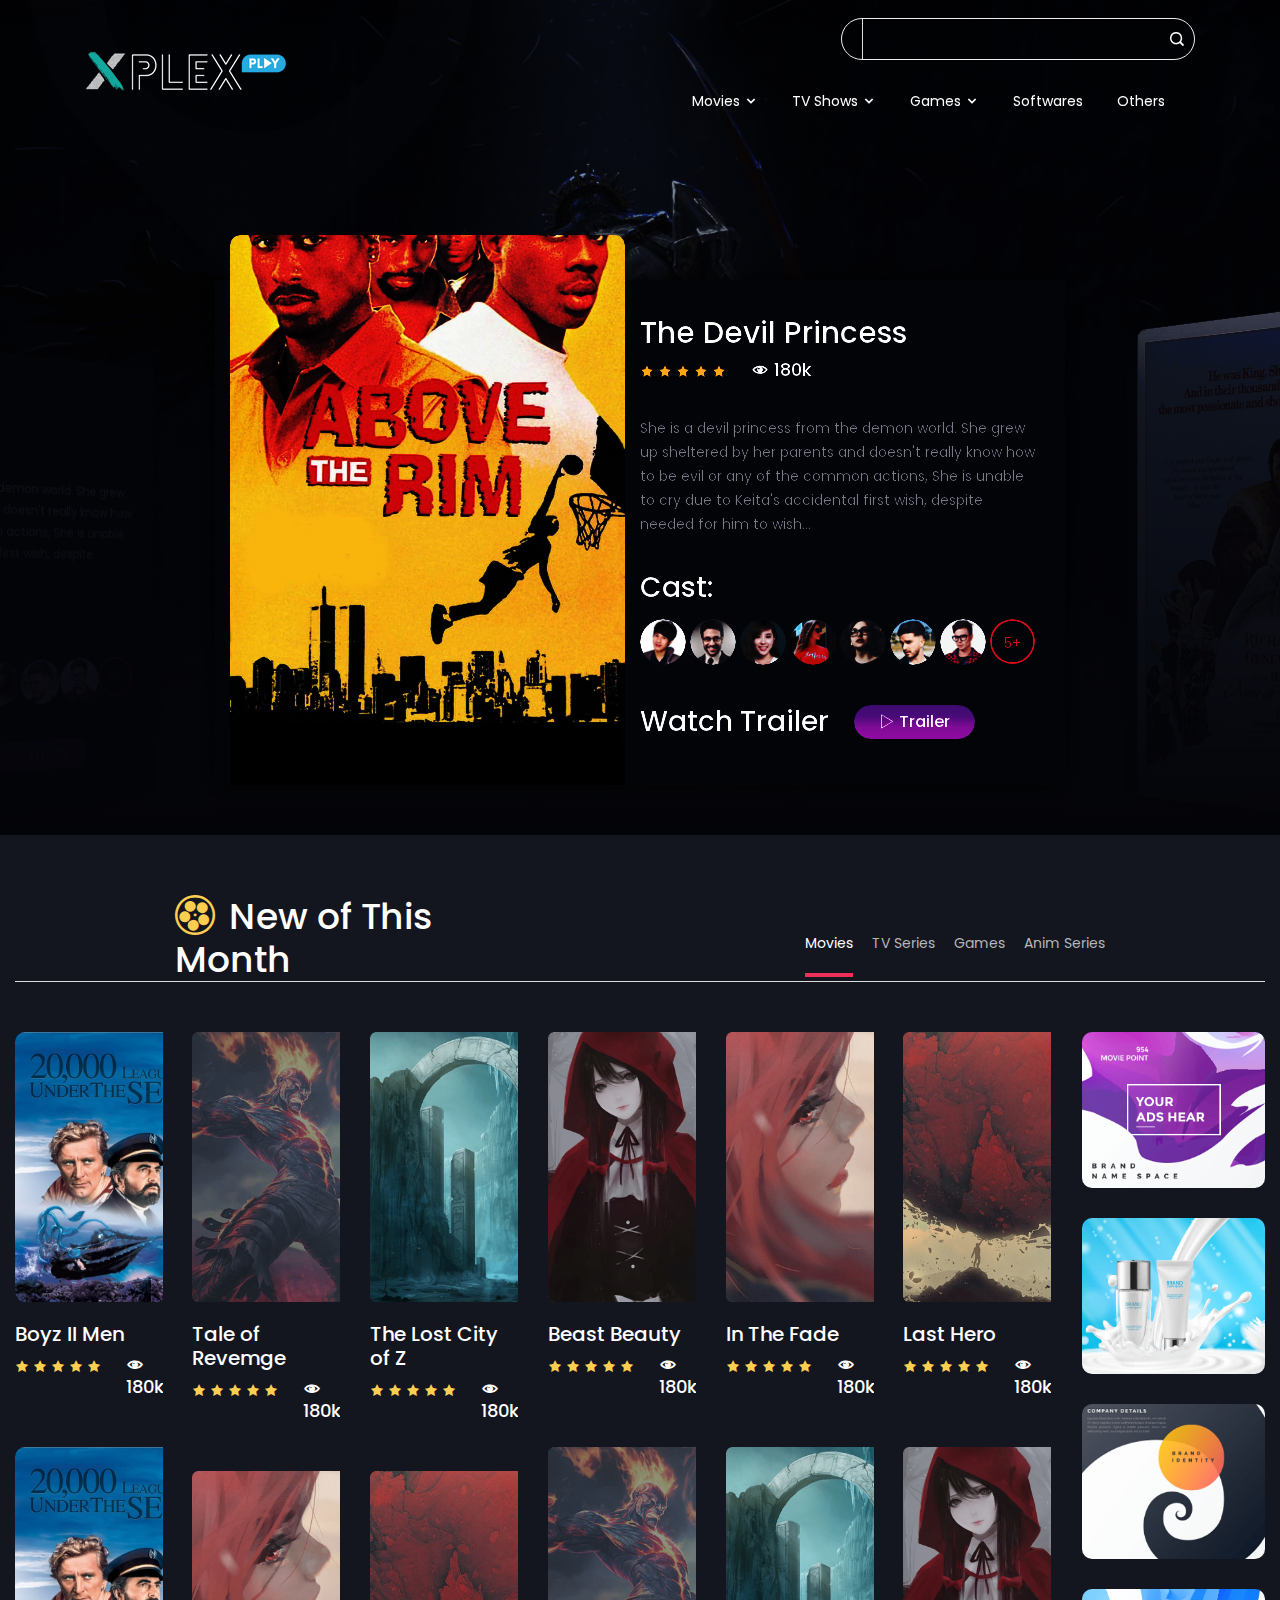
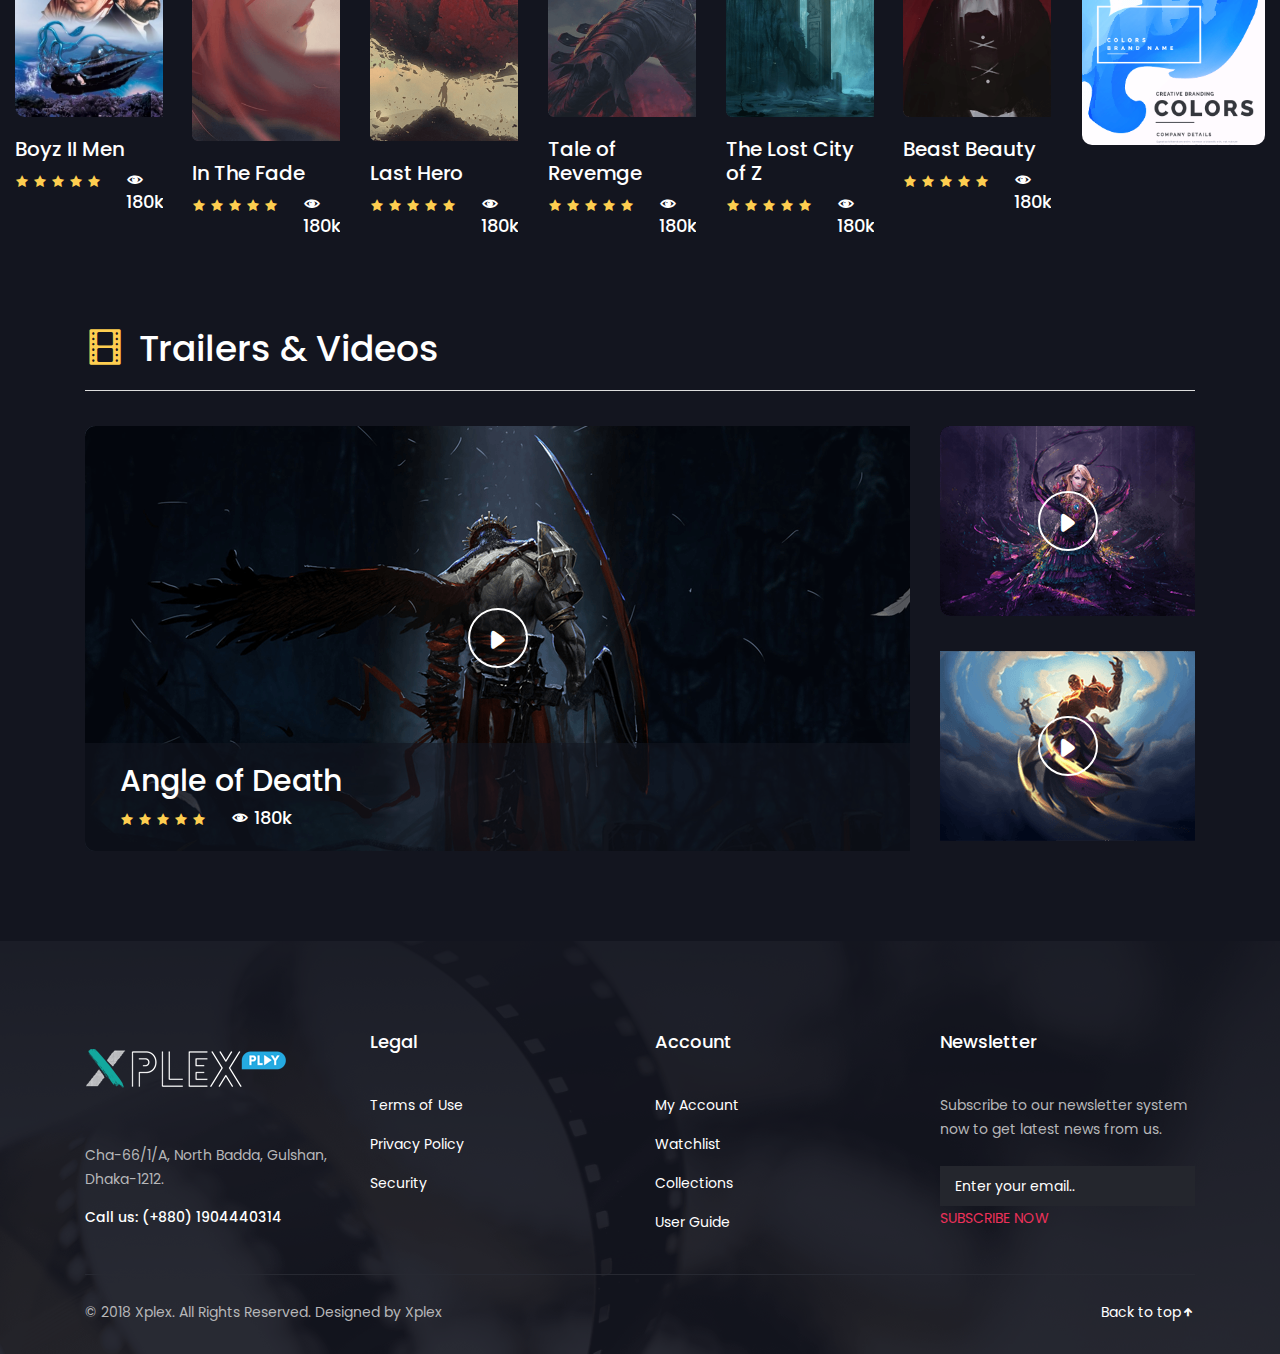
==== commit 3676331d: "Basic" ====
--- a/index.html
+++ b/index.html
@@ -48,18 +48,43 @@
 						<div class="responsive-menu"></div>
 					    <div class="mainmenu">
                             <ul id="primary-menu">
-                                <li><a class="active" href="index-2.html">Home</a></li>
-                                <li><a href="movies.html">Movies</a></li>
-                                <li><a href="celebrities.html">CelebritiesList</a></li>
-                                <li><a href="top-movies.html">Top Movies</a></li>
-                                <li><a href="blog.html">News</a></li>
-								<li><a href="#">Pages <i class="icofont icofont-simple-down"></i></a>
-									<ul>
-										<li><a href="blog-details.html">Blog Details</a></li>
-										<li><a href="movie-details.html">Movie Details</a></li>
+                                <li><a href="index-2.html">Movies <i class="icofont icofont-simple-down"></i></a>
+                                	<ul>
+
+										<li><a href="blog-details.html">English</a></li>
+										<li><a href="movie-details.html">Korean</a></li>
+										<li><a href="blog-details.html">Hindi</a></li>
+										<li><a href="movie-details.html">South Indian</a></li>
+										<li><a href="blog-details.html">Animation</a></li>
+										<li><a href="movie-details.html">Foreign Movies</a></li>
+										<li><a href="movie-details.html">3D Movies</a></li>
 									</ul>
 								</li>
-                                <li><a class="theme-btn" href="#"><i class="icofont icofont-ticket"></i> Trailer</a></li>
+								
+                                <li><a href="movies.html">TV Shows <i class="icofont icofont-simple-down"></i></a>
+								<ul>
+
+										<li><a href="blog-details.html">TV Series</a></li>
+										<li><a href="movie-details.html">Anim Series</a></li>
+										<li><a href="blog-details.html">Award & TV Shows</a></li>
+										<li><a href="movie-details.html">WWE Wrestling</a></li>
+										
+									</ul>
+                                </li>
+                                <li><a href="movies.html">Games <i class="icofont icofont-simple-down"></i></a>
+								<ul>
+
+										<li><a href="blog-details.html">PC Games</a></li>
+										<li><a href="movie-details.html">Android Games</a></li>
+										<li><a href="blog-details.html">Console Games</a></li>
+										
+										
+									</ul>
+                                </li>
+                                <li><a href="top-movies.html">Softwares</a></li>
+                                <li><a href="blog.html">Others</a></li>
+	
+                                
                             </ul>
 					    </div>
 					</div>
@@ -103,7 +128,7 @@
 					<div class="row hero-area-slide">
 						<div class="col-lg-6 col-md-5">
 							<div class="hero-area-content">
-								<img height="100" src="assets/img/posters/m20.jpg" alt="about" />
+								<img src="assets/img/posters/m23.jpg" alt="about" />
 							</div>
 						</div>
 						<div class="col-lg-6 col-md-7">
@@ -117,7 +142,7 @@
 										<i class="icofont icofont-star"></i>
 										<i class="icofont icofont-star"></i>
 									</div>
-									<h4>180k voters</h4>
+									<h4><i class="icofont icofont-eye"></i> 180k</h4>
 								</div>
 								<p>She is a devil princess from the demon world. She grew up sheltered by her parents and doesn't really know how to be evil or any of the common actions,   She is unable to cry due to Keita's accidental first wish, despite needed for him to wish...</p>
 								<h3>Cast:</h3>
@@ -157,7 +182,7 @@
 					<div class="row hero-area-slide">
 						<div class="col-lg-6 col-md-5">
 							<div class="hero-area-content">
-								<img src="assets/img/slide1.png" alt="about" />
+								<img src="assets/img/posters/m26.jpg" alt="about" />
 							</div>
 						</div>
 						<div class="col-lg-6 col-md-7">
@@ -171,7 +196,7 @@
 										<i class="icofont icofont-star"></i>
 										<i class="icofont icofont-star"></i>
 									</div>
-									<h4>180k voters</h4>
+									<h4><i class="icofont icofont-eye"></i> 180k</h4>
 								</div>
 								<p>She is a devil princess from the demon world. She grew up sheltered by her parents and doesn't really know how to be evil or any of the common actions,   She is unable to cry due to Keita's accidental first wish, despite needed for him to wish...</p>
 								<h3>Cast:</h3>
@@ -211,7 +236,7 @@
 					<div class="row hero-area-slide">
 						<div class="col-lg-6 col-md-5">
 							<div class="hero-area-content">
-								<img src="assets/img/slide3.png" alt="about" />
+								<img src="assets/img/posters/m45.jpg" alt="about" />
 							</div>
 						</div>
 						<div class="col-lg-6 col-md-7">
@@ -225,7 +250,115 @@
 										<i class="icofont icofont-star"></i>
 										<i class="icofont icofont-star"></i>
 									</div>
-									<h4>180k voters</h4>
+									<h4><i class="icofont icofont-eye"></i> 180k</h4>
+								</div>
+								<p>She is a devil princess from the demon world. She grew up sheltered by her parents and doesn't really know how to be evil or any of the common actions,   She is unable to cry due to Keita's accidental first wish, despite needed for him to wish...</p>
+								<h3>Cast:</h3>
+								<div class="slide-cast">
+									<div class="single-slide-cast">
+										<img src="assets/img/cast/cast1.png" alt="about" />
+									</div>
+									<div class="single-slide-cast">
+										<img src="assets/img/cast/cast2.png" alt="about" />
+									</div>
+									<div class="single-slide-cast">
+										<img src="assets/img/cast/cast3.png" alt="about" />
+									</div>
+									<div class="single-slide-cast">
+										<img src="assets/img/cast/cast4.png" alt="about" />
+									</div>
+									<div class="single-slide-cast">
+										<img src="assets/img/cast/cast5.png" alt="about" />
+									</div>
+									<div class="single-slide-cast">
+										<img src="assets/img/cast/cast6.png" alt="about" />
+									</div>
+									<div class="single-slide-cast">
+										<img src="assets/img/cast/cast7.png" alt="about" />
+									</div>
+									<div class="single-slide-cast text-center">
+										5+
+									</div>
+								</div>
+								<div class="slide-trailor">
+									<h3>Watch Trailer</h3>
+									<a class="theme-btn theme-btn2" href="#"><i class="icofont icofont-play"></i> Trailer</a>
+								</div>
+							</div>
+						</div>
+					</div>
+					<div class="row hero-area-slide">
+						<div class="col-lg-6 col-md-5">
+							<div class="hero-area-content">
+								<img src="assets/img/posters/m55.jpg" alt="about" />
+							</div>
+						</div>
+						<div class="col-lg-6 col-md-7">
+							<div class="hero-area-content pr-50">
+								<h2>The Deer God</h2>
+								<div class="review">
+									<div class="author-review">
+										<i class="icofont icofont-star"></i>
+										<i class="icofont icofont-star"></i>
+										<i class="icofont icofont-star"></i>
+										<i class="icofont icofont-star"></i>
+										<i class="icofont icofont-star"></i>
+									</div>
+									<h4><i class="icofont icofont-eye"></i> 180k</h4>
+								</div>
+								<p>She is a devil princess from the demon world. She grew up sheltered by her parents and doesn't really know how to be evil or any of the common actions,   She is unable to cry due to Keita's accidental first wish, despite needed for him to wish...</p>
+								<h3>Cast:</h3>
+								<div class="slide-cast">
+									<div class="single-slide-cast">
+										<img src="assets/img/cast/cast1.png" alt="about" />
+									</div>
+									<div class="single-slide-cast">
+										<img src="assets/img/cast/cast2.png" alt="about" />
+									</div>
+									<div class="single-slide-cast">
+										<img src="assets/img/cast/cast3.png" alt="about" />
+									</div>
+									<div class="single-slide-cast">
+										<img src="assets/img/cast/cast4.png" alt="about" />
+									</div>
+									<div class="single-slide-cast">
+										<img src="assets/img/cast/cast5.png" alt="about" />
+									</div>
+									<div class="single-slide-cast">
+										<img src="assets/img/cast/cast6.png" alt="about" />
+									</div>
+									<div class="single-slide-cast">
+										<img src="assets/img/cast/cast7.png" alt="about" />
+									</div>
+									<div class="single-slide-cast text-center">
+										5+
+									</div>
+								</div>
+								<div class="slide-trailor">
+									<h3>Watch Trailer</h3>
+									<a class="theme-btn theme-btn2" href="#"><i class="icofont icofont-play"></i> Trailer</a>
+								</div>
+							</div>
+						</div>
+					</div>
+					<div class="row hero-area-slide">
+						<div class="col-lg-6 col-md-5">
+							<div class="hero-area-content">
+								<img src="assets/img/posters/m50.jpg" alt="about" />
+							</div>
+						</div>
+						<div class="col-lg-6 col-md-7">
+							<div class="hero-area-content pr-50">
+								<h2>The Deer God</h2>
+								<div class="review">
+									<div class="author-review">
+										<i class="icofont icofont-star"></i>
+										<i class="icofont icofont-star"></i>
+										<i class="icofont icofont-star"></i>
+										<i class="icofont icofont-star"></i>
+										<i class="icofont icofont-star"></i>
+									</div>
+									<h4><i class="icofont icofont-eye"></i> 180k</h4>
 								</div>
 								<p>She is a devil princess from the demon world. She grew up sheltered by her parents and doesn't really know how to be evil or any of the common actions,   She is unable to cry due to Keita's accidental first wish, despite needed for him to wish...</p>
 								<h3>Cast:</h3>
@@ -268,7 +401,7 @@
 						<div class="row hero-area-slide">
 							<div class="col-lg-6">
 								<div class="hero-area-content">
-									<img src="assets/img/slide3.png" alt="about" />
+									<img src="assets/img/posters/m10.jpg" alt="about" />
 								</div>
 							</div>
 							<div class="col-lg-6">
@@ -282,7 +415,7 @@
 											<i class="icofont icofont-star"></i>
 											<i class="icofont icofont-star"></i>
 										</div>
-										<h4>180k voters</h4>
+										<h4><i class="icofont icofont-eye"></i> 180k</h4>
 									</div>
 									<p>She is a devil princess from the demon world. She grew up sheltered by her parents and doesn't really know how to be evil or any of the common actions,   She is unable to cry due to Keita's accidental first wish, despite needed for him to wish...</p>
 									<h3>Cast:</h3>
@@ -324,7 +457,7 @@
 						<div class="row hero-area-slide">
 							<div class="col-lg-6">
 								<div class="hero-area-content">
-									<img src="assets/img/slide1.png" alt="about" />
+									<img src="assets/img/posters/m44.jpg" alt="about" />
 								</div>
 							</div>
 							<div class="col-lg-6">
@@ -338,7 +471,7 @@
 											<i class="icofont icofont-star"></i>
 											<i class="icofont icofont-star"></i>
 										</div>
-										<h4>180k voters</h4>
+										<h4><i class="icofont icofont-eye"></i> 180k</h4>
 									</div>
 									<p>She is a devil princess from the demon world. She grew up sheltered by her parents and doesn't really know how to be evil or any of the common actions,   She is unable to cry due to Keita's accidental first wish, despite needed for him to wish...</p>
 									<h3>Cast:</h3>
@@ -381,174 +514,316 @@
 		</section><!-- hero area end -->
 		<!-- portfolio section start -->
 		<section class="portfolio-area pt-60">
-			<div class="container">
+			<div class="container-fluid">
 				<div class="row flexbox-center">
-					<div class="col-lg-6 text-center text-lg-left">
+					<div class="col-lg-3 text-center text-lg-left">
 					    <div class="section-title">
-							<h1><i class="icofont icofont-movie"></i> Spotlight This Month</h1>
+							<h1><i class="icofont icofont-movie"></i> New of This Month</h1>
 						</div>
 					</div>
 					<div class="col-lg-6 text-center text-lg-right">
 					    <div class="portfolio-menu">
 							<ul>
-								<li data-filter="*" class="active">Latest</li>
-								<li data-filter=".soon">Comming Soon</li>
-								<li data-filter=".top">Top Rated</li>
-								<li data-filter=".released">Recently Released</li>
+								<li data-filter="*" class="active">Movies</li>
+								<li data-filter=".soon">TV Series</li>
+								<li data-filter=".top">Games</li>
+								<li data-filter=".released">Anim Series</li>
 							</ul>
 						</div>
 					</div>
 				</div>
 				<hr />
 				<div class="row">
-					<div class="col-lg-9">
+					<div class="col-lg-10">
 						<div class="row portfolio-item">
-							<div class="col-md-4 col-sm-6 soon released">
-								<div class="single-portfolio">
-									<div class="single-portfolio-img">
-										<img src="assets/img/portfolio/portfolio1.png" alt="portfolio" />
-										<a href="https://www.youtube.com/watch?v=RZXnugbhw_4" class="popup-youtube">
-											<i class="icofont icofont-ui-play"></i>
-										</a>
-									</div>
-									<div class="portfolio-content">
-										<h2>Boyz II Men</h2>
-										<div class="review">
-											<div class="author-review">
-												<i class="icofont icofont-star"></i>
-												<i class="icofont icofont-star"></i>
-												<i class="icofont icofont-star"></i>
-												<i class="icofont icofont-star"></i>
-												<i class="icofont icofont-star"></i>
-											</div>
-											<h4>180k voters</h4>
-										</div>
-									</div>
-								</div>
-							</div>
-							<div class="col-md-4 col-sm-6 top">
-								<div class="single-portfolio">
-									<div class="single-portfolio-img">
-										<img src="assets/img/portfolio/portfolio2.png" alt="portfolio" />
-										<a href="https://www.youtube.com/watch?v=RZXnugbhw_4" class="popup-youtube">
-											<i class="icofont icofont-ui-play"></i>
-										</a>
-									</div>
-									<div class="portfolio-content">
-										<h2>Tale of Revemge</h2>
-										<div class="review">
-											<div class="author-review">
-												<i class="icofont icofont-star"></i>
-												<i class="icofont icofont-star"></i>
-												<i class="icofont icofont-star"></i>
-												<i class="icofont icofont-star"></i>
-												<i class="icofont icofont-star"></i>
-											</div>
-											<h4>180k voters</h4>
-										</div>
-									</div>
-								</div>
-							</div>
-							<div class="col-md-4 col-sm-6 soon">
-								<div class="single-portfolio">
-									<div class="single-portfolio-img">
-										<img src="assets/img/portfolio/portfolio3.png" alt="portfolio" />
-										<a href="https://www.youtube.com/watch?v=RZXnugbhw_4" class="popup-youtube">
-											<i class="icofont icofont-ui-play"></i>
-										</a>
-									</div>
-									<div class="portfolio-content">
-										<h2>The Lost City of Z</h2>
-										<div class="review">
-											<div class="author-review">
-												<i class="icofont icofont-star"></i>
-												<i class="icofont icofont-star"></i>
-												<i class="icofont icofont-star"></i>
-												<i class="icofont icofont-star"></i>
-												<i class="icofont icofont-star"></i>
-											</div>
-											<h4>180k voters</h4>
-										</div>
-									</div>
-								</div>
-							</div>
-							<div class="col-md-4 col-sm-6 top released">
-								<div class="single-portfolio">
-									<div class="single-portfolio-img">
-										<img src="assets/img/portfolio/portfolio4.png" alt="portfolio" />
-										<a href="https://www.youtube.com/watch?v=RZXnugbhw_4" class="popup-youtube">
-											<i class="icofont icofont-ui-play"></i>
-										</a>
-									</div>
-									<div class="portfolio-content">
-										<h2>Beast Beauty</h2>
-										<div class="review">
-											<div class="author-review">
-												<i class="icofont icofont-star"></i>
-												<i class="icofont icofont-star"></i>
-												<i class="icofont icofont-star"></i>
-												<i class="icofont icofont-star"></i>
-												<i class="icofont icofont-star"></i>
-											</div>
-											<h4>180k voters</h4>
-										</div>
-									</div>
-								</div>
-							</div>
-							<div class="col-md-4 col-sm-6 released">
-								<div class="single-portfolio">
-									<div class="single-portfolio-img">
-										<img src="assets/img/portfolio/portfolio5.png" alt="portfolio" />
-										<a href="https://www.youtube.com/watch?v=RZXnugbhw_4" class="popup-youtube">
-											<i class="icofont icofont-ui-play"></i>
-										</a>
-									</div>
-									<div class="portfolio-content">
-										<h2>In The Fade</h2>
-										<div class="review">
-											<div class="author-review">
-												<i class="icofont icofont-star"></i>
-												<i class="icofont icofont-star"></i>
-												<i class="icofont icofont-star"></i>
-												<i class="icofont icofont-star"></i>
-												<i class="icofont icofont-star"></i>
-											</div>
-											<h4>180k voters</h4>
-										</div>
-									</div>
-								</div>
-							</div>
-							<div class="col-md-4 col-sm-6 soon top">
-								<div class="single-portfolio">
-									<div class="single-portfolio-img">
-										<img src="assets/img/portfolio/portfolio6.png" alt="portfolio" />
-										<a href="https://www.youtube.com/watch?v=RZXnugbhw_4" class="popup-youtube">
-											<i class="icofont icofont-ui-play"></i>
-										</a>
-									</div>
-									<div class="portfolio-content">
-										<h2>Last Hero</h2>
-										<div class="review">
-											<div class="author-review">
-												<i class="icofont icofont-star"></i>
-												<i class="icofont icofont-star"></i>
-												<i class="icofont icofont-star"></i>
-												<i class="icofont icofont-star"></i>
-												<i class="icofont icofont-star"></i>
-											</div>
-											<h4>180k voters</h4>
-										</div>
-									</div>
-								</div>
-							</div>
-						</div>
-					</div>
-					<div class="col-lg-3 text-center text-lg-left">
+							<div class="col-lg-2 col-md-3 col-sm-6 soon released">
+								<div class="single-portfolio">
+									<div class="single-portfolio-img">
+										<img class="cropped" style="border-radius: 10px;" src="assets/img/posters/m1.jpg" alt="portfolio" />
+										<a href="https://www.youtube.com/watch?v=RZXnugbhw_4" class="popup-youtube">
+											<i class="icofont icofont-ui-play"></i>
+										</a>
+									</div>
+									<div class="portfolio-content">
+										<h2 style="font-size: 20px">Boyz II Men</h2>
+										<div class="review">
+											<div class="author-review">
+												<i class="icofont icofont-star"></i>
+												<i class="icofont icofont-star"></i>
+												<i class="icofont icofont-star"></i>
+												<i class="icofont icofont-star"></i>
+												<i class="icofont icofont-star"></i>
+											</div>
+											<h4><i class="icofont icofont-eye"></i> 180k</h4>
+										</div>
+									</div>
+								</div>
+							</div>
+							<div class="col-lg-2 col-md-3 col-sm-6 top">
+								<div class="single-portfolio">
+									<div class="single-portfolio-img">
+										<img class="cropped"  src="assets/img/portfolio/portfolio2.png" alt="portfolio" />
+										<a href="https://www.youtube.com/watch?v=RZXnugbhw_4" class="popup-youtube">
+											<i class="icofont icofont-ui-play"></i>
+										</a>
+									</div>
+									<div class="portfolio-content">
+										<h2 style="font-size: 20px">Tale of Revemge</h2>
+										<div class="review">
+											<div class="author-review">
+												<i class="icofont icofont-star"></i>
+												<i class="icofont icofont-star"></i>
+												<i class="icofont icofont-star"></i>
+												<i class="icofont icofont-star"></i>
+												<i class="icofont icofont-star"></i>
+											</div>
+											<h4><i class="icofont icofont-eye"></i> 180k</h4>
+										</div>
+									</div>
+								</div>
+							</div>
+							<div class="col-lg-2 col-md-3 col-sm-6 soon">
+								<div class="single-portfolio">
+									<div class="single-portfolio-img">
+										<img class="cropped"  src="assets/img/portfolio/portfolio3.png" alt="portfolio" />
+										<a href="https://www.youtube.com/watch?v=RZXnugbhw_4" class="popup-youtube">
+											<i class="icofont icofont-ui-play"></i>
+										</a>
+									</div>
+									<div class="portfolio-content">
+										<h2 style="font-size: 20px">The Lost City of Z</h2>
+										<div class="review">
+											<div class="author-review">
+												<i class="icofont icofont-star"></i>
+												<i class="icofont icofont-star"></i>
+												<i class="icofont icofont-star"></i>
+												<i class="icofont icofont-star"></i>
+												<i class="icofont icofont-star"></i>
+											</div>
+											<h4><i class="icofont icofont-eye"></i> 180k</h4>
+										</div>
+									</div>
+								</div>
+							</div>
+							<div class="col-lg-2 col-md-3 col-sm-6 top released">
+								<div class="single-portfolio">
+									<div class="single-portfolio-img">
+										<img class="cropped"  src="assets/img/portfolio/portfolio4.png" alt="portfolio" />
+										<a href="https://www.youtube.com/watch?v=RZXnugbhw_4" class="popup-youtube">
+											<i class="icofont icofont-ui-play"></i>
+										</a>
+									</div>
+									<div class="portfolio-content">
+										<h2 style="font-size: 20px">Beast Beauty</h2>
+										<div class="review">
+											<div class="author-review">
+												<i class="icofont icofont-star"></i>
+												<i class="icofont icofont-star"></i>
+												<i class="icofont icofont-star"></i>
+												<i class="icofont icofont-star"></i>
+												<i class="icofont icofont-star"></i>
+											</div>
+											<h4><i class="icofont icofont-eye"></i> 180k</h4>
+										</div>
+									</div>
+								</div>
+							</div>
+							<div class="col-lg-2 col-md-3 col-sm-6 released">
+								<div class="single-portfolio">
+									<div class="single-portfolio-img">
+										<img class="cropped"  src="assets/img/portfolio/portfolio5.png" alt="portfolio" />
+										<a href="https://www.youtube.com/watch?v=RZXnugbhw_4" class="popup-youtube">
+											<i class="icofont icofont-ui-play"></i>
+										</a>
+									</div>
+									<div class="portfolio-content">
+										<h2 style="font-size: 20px">In The Fade</h2>
+										<div class="review">
+											<div class="author-review">
+												<i class="icofont icofont-star"></i>
+												<i class="icofont icofont-star"></i>
+												<i class="icofont icofont-star"></i>
+												<i class="icofont icofont-star"></i>
+												<i class="icofont icofont-star"></i>
+											</div>
+											<h4><i class="icofont icofont-eye"></i> 180k</h4>
+										</div>
+									</div>
+								</div>
+							</div>
+							<div class="col-lg-2 col-md-3 col-sm-6 soon top">
+								<div class="single-portfolio">
+									<div class="single-portfolio-img">
+										<img class="cropped"  src="assets/img/portfolio/portfolio6.png" alt="portfolio" />
+										<a href="https://www.youtube.com/watch?v=RZXnugbhw_4" class="popup-youtube">
+											<i class="icofont icofont-ui-play"></i>
+										</a>
+									</div>
+									<div class="portfolio-content">
+										<h2 style="font-size: 20px">Last Hero</h2>
+										<div class="review">
+											<div class="author-review">
+												<i class="icofont icofont-star"></i>
+												<i class="icofont icofont-star"></i>
+												<i class="icofont icofont-star"></i>
+												<i class="icofont icofont-star"></i>
+												<i class="icofont icofont-star"></i>
+											</div>
+											<h4><i class="icofont icofont-eye"></i> 180k</h4>
+										</div>
+									</div>
+								</div>
+							</div>
+
+							<div class="col-lg-2 col-md-3 col-sm-6 soon released">
+								<div class="single-portfolio">
+									<div class="single-portfolio-img">
+										<img class="cropped" style="border-radius: 10px;" src="assets/img/posters/m1.jpg" alt="portfolio" />
+										<a href="https://www.youtube.com/watch?v=RZXnugbhw_4" class="popup-youtube">
+											<i class="icofont icofont-ui-play"></i>
+										</a>
+									</div>
+									<div class="portfolio-content">
+										<h2 style="font-size: 20px">Boyz II Men</h2>
+										<div class="review">
+											<div class="author-review">
+												<i class="icofont icofont-star"></i>
+												<i class="icofont icofont-star"></i>
+												<i class="icofont icofont-star"></i>
+												<i class="icofont icofont-star"></i>
+												<i class="icofont icofont-star"></i>
+											</div>
+											<h4><i class="icofont icofont-eye"></i> 180k</h4>
+										</div>
+									</div>
+								</div>
+							</div>
+							<div class="col-lg-2 col-md-3 col-sm-6 top">
+								<div class="single-portfolio">
+									<div class="single-portfolio-img">
+										<img class="cropped"  src="assets/img/portfolio/portfolio2.png" alt="portfolio" />
+										<a href="https://www.youtube.com/watch?v=RZXnugbhw_4" class="popup-youtube">
+											<i class="icofont icofont-ui-play"></i>
+										</a>
+									</div>
+									<div class="portfolio-content">
+										<h2 style="font-size: 20px">Tale of Revemge</h2>
+										<div class="review">
+											<div class="author-review">
+												<i class="icofont icofont-star"></i>
+												<i class="icofont icofont-star"></i>
+												<i class="icofont icofont-star"></i>
+												<i class="icofont icofont-star"></i>
+												<i class="icofont icofont-star"></i>
+											</div>
+											<h4><i class="icofont icofont-eye"></i> 180k</h4>
+										</div>
+									</div>
+								</div>
+							</div>
+							<div class="col-lg-2 col-md-3 col-sm-6 soon">
+								<div class="single-portfolio">
+									<div class="single-portfolio-img">
+										<img class="cropped"  src="assets/img/portfolio/portfolio3.png" alt="portfolio" />
+										<a href="https://www.youtube.com/watch?v=RZXnugbhw_4" class="popup-youtube">
+											<i class="icofont icofont-ui-play"></i>
+										</a>
+									</div>
+									<div class="portfolio-content">
+										<h2 style="font-size: 20px">The Lost City of Z</h2>
+										<div class="review">
+											<div class="author-review">
+												<i class="icofont icofont-star"></i>
+												<i class="icofont icofont-star"></i>
+												<i class="icofont icofont-star"></i>
+												<i class="icofont icofont-star"></i>
+												<i class="icofont icofont-star"></i>
+											</div>
+											<h4><i class="icofont icofont-eye"></i> 180k</h4>
+										</div>
+									</div>
+								</div>
+							</div>
+							<div class="col-lg-2 col-md-3 col-sm-6 top released">
+								<div class="single-portfolio">
+									<div class="single-portfolio-img">
+										<img class="cropped"  src="assets/img/portfolio/portfolio4.png" alt="portfolio" />
+										<a href="https://www.youtube.com/watch?v=RZXnugbhw_4" class="popup-youtube">
+											<i class="icofont icofont-ui-play"></i>
+										</a>
+									</div>
+									<div class="portfolio-content">
+										<h2 style="font-size: 20px">Beast Beauty</h2>
+										<div class="review">
+											<div class="author-review">
+												<i class="icofont icofont-star"></i>
+												<i class="icofont icofont-star"></i>
+												<i class="icofont icofont-star"></i>
+												<i class="icofont icofont-star"></i>
+												<i class="icofont icofont-star"></i>
+											</div>
+											<h4><i class="icofont icofont-eye"></i> 180k</h4>
+										</div>
+									</div>
+								</div>
+							</div>
+							<div class="col-lg-2 col-md-3 col-sm-6 released">
+								<div class="single-portfolio">
+									<div class="single-portfolio-img">
+										<img class="cropped"  src="assets/img/portfolio/portfolio5.png" alt="portfolio" />
+										<a href="https://www.youtube.com/watch?v=RZXnugbhw_4" class="popup-youtube">
+											<i class="icofont icofont-ui-play"></i>
+										</a>
+									</div>
+									<div class="portfolio-content">
+										<h2 style="font-size: 20px">In The Fade</h2>
+										<div class="review">
+											<div class="author-review">
+												<i class="icofont icofont-star"></i>
+												<i class="icofont icofont-star"></i>
+												<i class="icofont icofont-star"></i>
+												<i class="icofont icofont-star"></i>
+												<i class="icofont icofont-star"></i>
+											</div>
+											<h4><i class="icofont icofont-eye"></i> 180k</h4>
+										</div>
+									</div>
+								</div>
+							</div>
+							<div class="col-lg-2 col-md-3 col-sm-6 soon top">
+								<div class="single-portfolio">
+									<div class="single-portfolio-img">
+										<img class="cropped"  src="assets/img/portfolio/portfolio6.png" alt="portfolio" />
+										<a href="https://www.youtube.com/watch?v=RZXnugbhw_4" class="popup-youtube">
+											<i class="icofont icofont-ui-play"></i>
+										</a>
+									</div>
+									<div class="portfolio-content">
+										<h2 style="font-size: 20px">Last Hero</h2>
+										<div class="review">
+											<div class="author-review">
+												<i class="icofont icofont-star"></i>
+												<i class="icofont icofont-star"></i>
+												<i class="icofont icofont-star"></i>
+												<i class="icofont icofont-star"></i>
+												<i class="icofont icofont-star"></i>
+											</div>
+											<h4><i class="icofont icofont-eye"></i> 180k</h4>
+										</div>
+									</div>
+								</div>
+							</div>
+						</div>
+						
+						
+						
+					</div>
+					<div class="col-lg-2 text-center text-lg-left">
 					    <div class="portfolio-sidebar">
-							<img src="assets/img/sidebar/sidebar1.png" alt="sidebar" />
-							<img src="assets/img/sidebar/sidebar2.png" alt="sidebar" />
-							<img src="assets/img/sidebar/sidebar3.png" alt="sidebar" />
-							<img src="assets/img/sidebar/sidebar4.png" alt="sidebar" />
+							<img width="100%" src="assets/img/sidebar/sidebar1.png" alt="sidebar" />
+							<img width="100%" src="assets/img/sidebar/sidebar2.png" alt="sidebar" />
+							<img width="100%" src="assets/img/sidebar/sidebar3.png" alt="sidebar" />
+							<img width="100%" src="assets/img/sidebar/sidebar4.png" alt="sidebar" />
 						</div>
 					</div>
 				</div>
@@ -582,14 +857,14 @@
 										<i class="icofont icofont-star"></i>
 										<i class="icofont icofont-star"></i>
 									</div>
-									<h4>180k voters</h4>
+									<h4><i class="icofont icofont-eye"></i> 180k</h4>
 								</div>
 							</div>
 						</div>
                     </div>
                     <div class="col-md-3">
 						<div class="row">
-							<div class="col-md-12 col-sm-6">
+							<div class="col-md-12 col-md-3 col-sm-6">
 								<div class="video-area">
 									<img src="assets/img/video/video2.png" alt="video" />
 									<a href="https://www.youtube.com/watch?v=RZXnugbhw_4" class="popup-youtube">
@@ -597,7 +872,7 @@
 									</a>
 								</div>
 							</div>
-							<div class="col-md-12 col-sm-6">
+							<div class="col-md-12 col-md-3 col-sm-6">
 								<div class="video-area">
 									<img src="assets/img/video/video3.png" alt="video" />
 									<a href="https://www.youtube.com/watch?v=RZXnugbhw_4" class="popup-youtube">
@@ -610,101 +885,20 @@
 				</div>
 			</div>
 		</section><!-- video section end -->
-		<!-- news section start -->
-		<section class="news">
-			<div class="container">
-				<div class="row">
-					<div class="col-lg-12">
-					    <div class="section-title pb-20">
-							<h1><i class="icofont icofont-coffee-cup"></i> Latest News</h1>
-						</div>
-					</div>
-				</div>
-				<hr />
-			</div>
-			<div class="news-slide-area">
-				<div class="news-slider">
-					<div class="single-news">
-						<div class="news-bg-1"></div>
-						<div class="news-date">
-							<h2><span>NOV</span> 25</h2>
-							<h1>2017</h1>
-						</div>
-						<div class="news-content">
-							<h2>The Witch Queen</h2>
-							<p>Witch Queen is a tall woman with a slim build. She has pink hair, which is pulled up under her hat, and teal eyes.</p>
-						</div>
-						<a href="#">Read More</a>
-					</div>
-					<div class="single-news">
-						<div class="news-bg-2"></div>
-						<div class="news-date">
-							<h2><span>NOV</span> 25</h2>
-							<h1>2017</h1>
-						</div>
-						<div class="news-content">
-							<h2>The Witch Queen</h2>
-							<p>Witch Queen is a tall woman with a slim build. She has pink hair, which is pulled up under her hat, and teal eyes.</p>
-						</div>
-						<a href="#">Read More</a>
-					</div>
-					<div class="single-news">
-						<div class="news-bg-3"></div>
-						<div class="news-date">
-							<h2><span>NOV</span> 25</h2>
-							<h1>2017</h1>
-						</div>
-						<div class="news-content">
-							<h2>The Witch Queen</h2>
-							<p>Witch Queen is a tall woman with a slim build. She has pink hair, which is pulled up under her hat, and teal eyes.</p>
-						</div>
-						<a href="#">Read More</a>
-					</div>
-				</div>
-				<div class="news-thumb">
-					<div class="news-next">
-						<div class="single-news">
-							<div class="news-bg-3"></div>
-							<div class="news-date">
-								<h2><span>NOV</span> 25</h2>
-								<h1>2017</h1>
-							</div>
-							<div class="news-content">
-								<h2>The Witch Queen</h2>
-								<p>Witch Queen is a tall woman with a slim build. She has pink hair, which is pulled up under her hat, and teal eyes.</p>
-							</div>
-							<a href="#">Read More</a>
-						</div>
-					</div>
-					<div class="news-prev">
-						<div class="single-news">
-							<div class="news-bg-2"></div>
-							<div class="news-date">
-								<h2><span>NOV</span> 25</h2>
-								<h1>2017</h1>
-							</div>
-							<div class="news-content">
-								<h2>The Witch Queen</h2>
-								<p>Witch Queen is a tall woman with a slim build. She has pink hair, which is pulled up under her hat, and teal eyes.</p>
-							</div>
-							<a href="#">Read More</a>
-						</div>
-					</div>
-				</div>
-			</div>
-		</section><!-- news section end -->
+
 		<!-- footer section start -->
 		<footer class="footer">
 			<div class="container">
 				<div class="row">
-                    <div class="col-lg-3 col-sm-6">
+                    <div class="col-lg-3 col-md-3 col-sm-6">
 						<div class="widget">
 							<img src="assets/img/logo.png" alt="about" />
-							<p>7th Harley Place, London W1G 8LZ United Kingdom</p>
-							<h6><span>Call us: </span>(+880) 111 222 3456</h6>
+							<p>Cha-66/1/A, North Badda,
+Gulshan, Dhaka-1212.</p>
+							<h6><span>Call us: </span>(+880) 1904440314</h6>
 						</div>
                     </div>
-                    <div class="col-lg-3 col-sm-6">
+                    <div class="col-lg-3 col-md-3 col-sm-6">
 						<div class="widget">
 							<h4>Legal</h4>
 							<ul>
@@ -714,7 +908,7 @@
 							</ul>
 						</div>
                     </div>
-                    <div class="col-lg-3 col-sm-6">
+                    <div class="col-lg-3 col-md-3 col-sm-6">
 						<div class="widget">
 							<h4>Account</h4>
 							<ul>
@@ -725,7 +919,7 @@
 							</ul>
 						</div>
                     </div>
-                    <div class="col-lg-3 col-sm-6">
+                    <div class="col-lg-3 col-md-3 col-sm-6">
 						<div class="widget">
 							<h4>Newsletter</h4>
 							<p>Subscribe to our newsletter system now to get latest news from us.</p>
@@ -743,7 +937,7 @@
 					<div class="row">
 						<div class="col-lg-6 text-center text-lg-left">
 							<div class="copyright-content">
-								<p>&copy; 2018 MoviePoint. All Rights Reserved. Designed by themerocket</p>
+								<p>&copy; 2018 Xplex. All Rights Reserved. Designed by Xplex</p>
 							</div>
 						</div>
 						<div class="col-lg-6 text-center text-lg-right">
--- a/assets/css/style.css
+++ b/assets/css/style.css
@@ -78,8 +78,7 @@
     color: #fff;
 }
 img {
-    max-width: 100%;
-    height: auto;
+    object-fit: cover;
 }
 iframe {
     width: 100%;
@@ -343,9 +342,13 @@
     min-width: 200px;
     transform: scaleY(0);
     transition: all 0.4s;
+    border-radius: 10px;
+-webkit-box-shadow: 10px 10px 130px -9px rgba(0,0,0,0.55);
+-moz-box-shadow: 10px 10px 130px -9px rgba(0,0,0,0.55);
+box-shadow: 10px 10px 130px -9px rgba(0,0,0,0.55);
 }
 .mainmenu li a.active, .mainmenu li a:hover {
-    color: #eb315a;
+    color: #32ef7f;
 }
 .header-right form {
     display: flex;
@@ -405,7 +408,19 @@
     background-position: center;
     background-size: cover;
     overflow: hidden;
-}
+    mix-blend-mode: hard-light;
+}
+
+.hero-area:after {
+    position: absolute;
+  content: "";
+  left: 0px;
+  top: 0px;
+  height: 100%;
+  width: 100%;
+  background: linear-gradient(transparent, #13151F);
+}
+
 .hero-area-slide {
     background: #13151f;
     margin: 320px 15px 50px;
@@ -416,6 +431,9 @@
 .hero-area-content > img {
     position: relative;
     margin-top: -120px;
+    object-fit: cover;
+    height: 550px;
+    border-radius: 10px 10px 0px 0px;
 }
 .hero-area-slider {
 	margin: auto;
@@ -563,6 +581,10 @@
 .single-portfolio-img {
 	overflow: hidden;
 	position: relative;
+
+
+
+
 }
 .single-portfolio-img:hover .popup-youtube i {
 	opacity: 1;
@@ -783,6 +805,17 @@
     background-size: cover;
 	padding: 280px 0 200px;
 }
+
+.breadcrumb-area:after {
+    position: absolute;
+  content: "";
+  left: 0px;
+  top: 0px;
+  height: 100%;
+  width: 100%;
+  background: linear-gradient(transparent, #13151F);
+}
+
 .breadcrumb-area-content {
 	text-align: center;
 }
@@ -1294,4 +1327,33 @@
 }
 /*--------------------------------------
 --------- Pre Loader Style END ---------
----------------------------------------*/+---------------------------------------*/
+
+.overlay_slide{
+    display: block;
+    position: absolute;
+    width: 100%;
+    height: 100%;
+    left: 0;
+    top: 0;
+    background-color: black;
+    z-index: 2;
+    opacity: .6
+}
+
+.sround {
+    -webkit-box-shadow: 10px 10px 130px -9px rgba(0,0,0,0.55);
+-moz-box-shadow: 10px 10px 130px -9px rgba(0,0,0,0.55);
+box-shadow: 10px 10px 130px -9px rgba(0,0,0,0.55);
+border-radius: 10px;
+}
+
+.blur_poster{
+    filter: blur(2px);
+
+}
+
+.cropped { 
+    height: 270px;
+ }
+
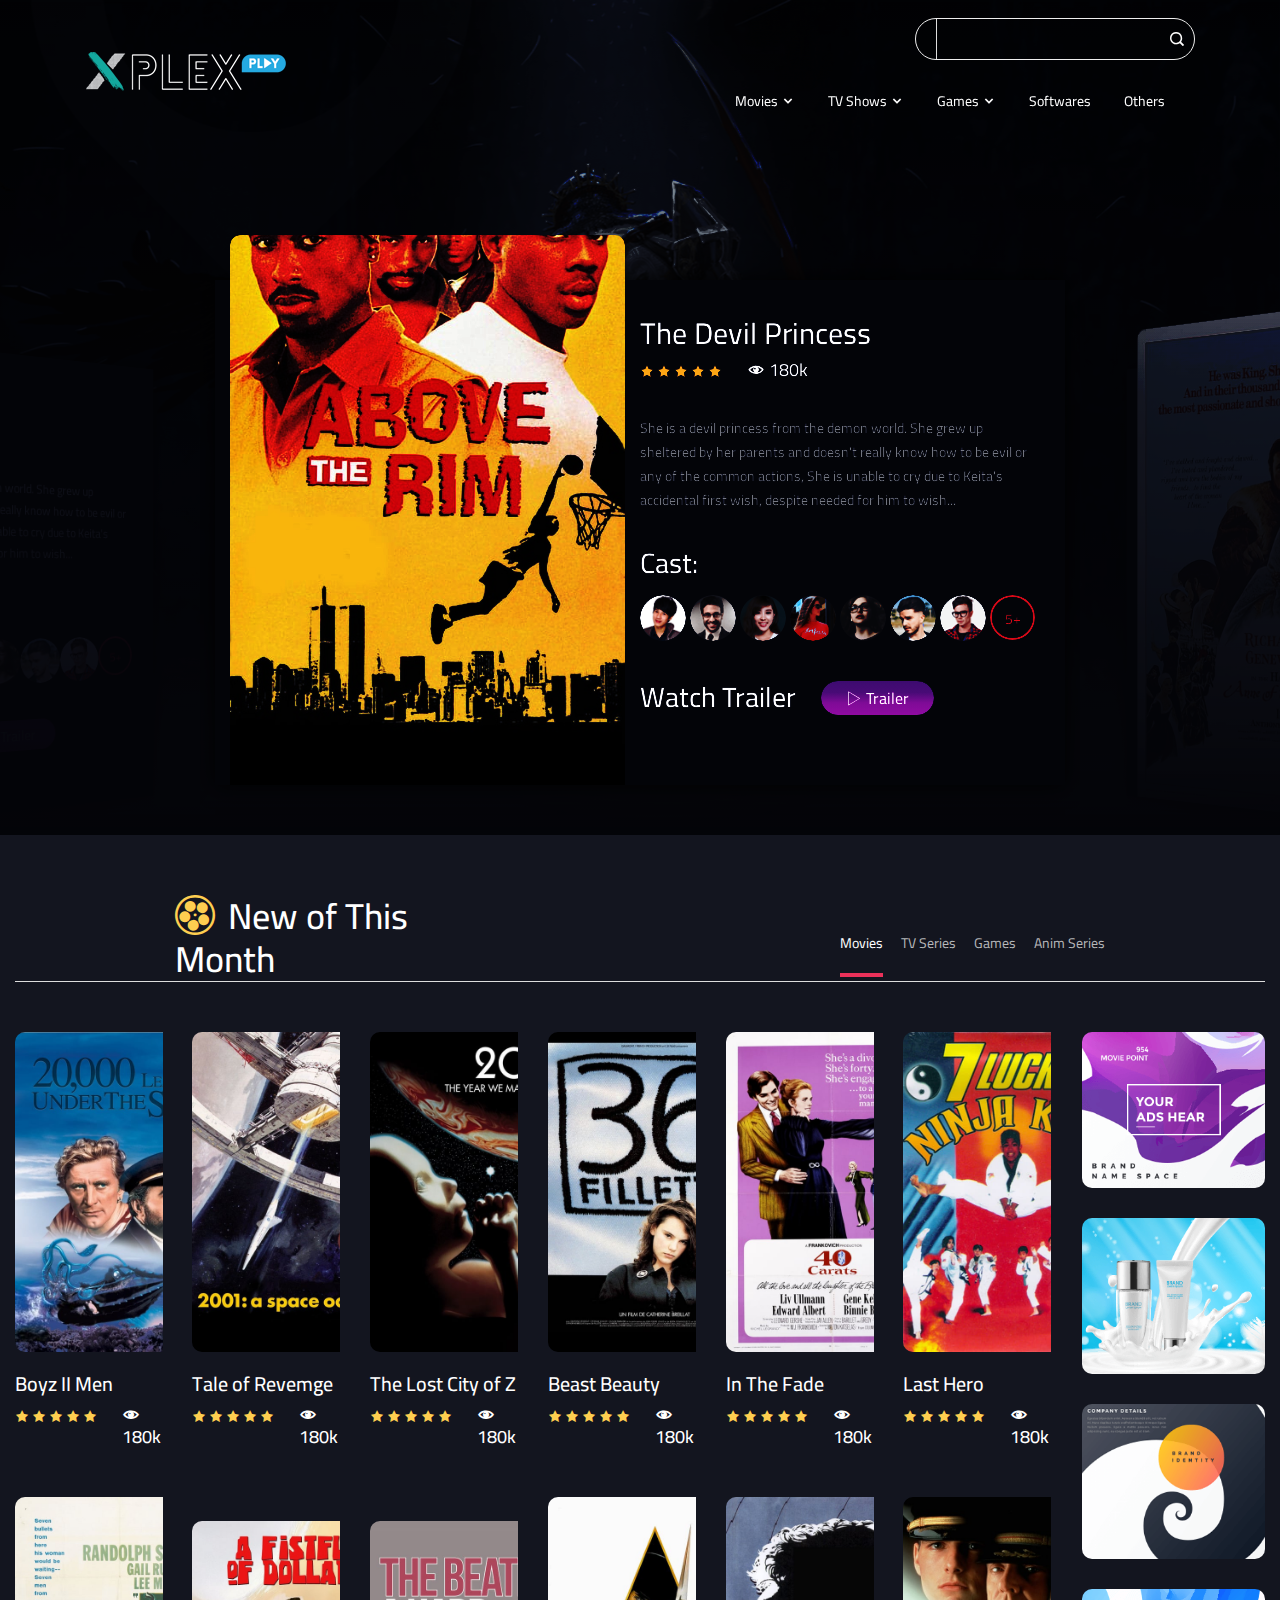
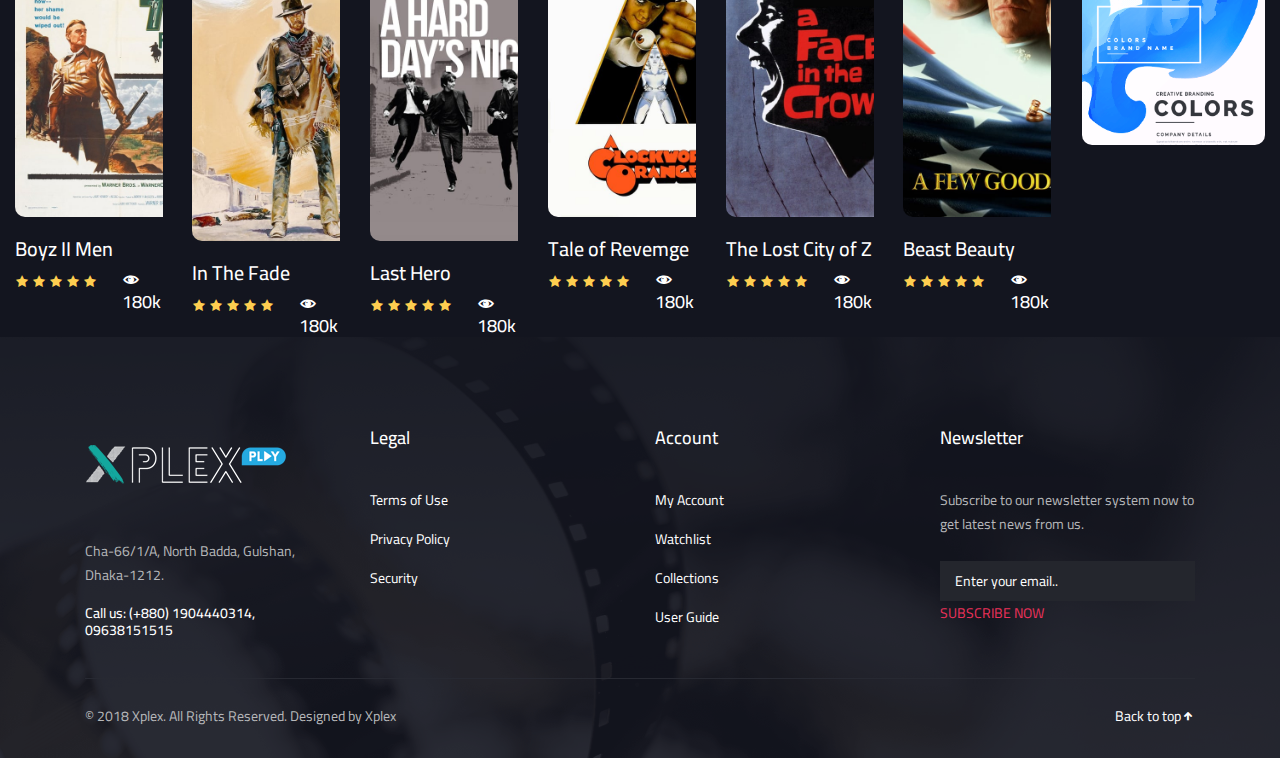
==== commit b82781cb: "1.1" ====
--- a/index.html
+++ b/index.html
@@ -562,7 +562,7 @@
 							<div class="col-lg-2 col-md-3 col-sm-6 top">
 								<div class="single-portfolio">
 									<div class="single-portfolio-img">
-										<img class="cropped"  src="assets/img/portfolio/portfolio2.png" alt="portfolio" />
+										<img class="cropped" style="border-radius:10px;"  src="assets/img/posters/m2.jpg" alt="portfolio" />
 										<a href="https://www.youtube.com/watch?v=RZXnugbhw_4" class="popup-youtube">
 											<i class="icofont icofont-ui-play"></i>
 										</a>
@@ -585,7 +585,7 @@
 							<div class="col-lg-2 col-md-3 col-sm-6 soon">
 								<div class="single-portfolio">
 									<div class="single-portfolio-img">
-										<img class="cropped"  src="assets/img/portfolio/portfolio3.png" alt="portfolio" />
+											<img class="cropped" style="border-radius:10px;"  src="assets/img/posters/m3.jpg" alt="portfolio" />
 										<a href="https://www.youtube.com/watch?v=RZXnugbhw_4" class="popup-youtube">
 											<i class="icofont icofont-ui-play"></i>
 										</a>
@@ -608,7 +608,7 @@
 							<div class="col-lg-2 col-md-3 col-sm-6 top released">
 								<div class="single-portfolio">
 									<div class="single-portfolio-img">
-										<img class="cropped"  src="assets/img/portfolio/portfolio4.png" alt="portfolio" />
+											<img class="cropped" style="border-radius:10px;"  src="assets/img/posters/m4.jpg" alt="portfolio" />
 										<a href="https://www.youtube.com/watch?v=RZXnugbhw_4" class="popup-youtube">
 											<i class="icofont icofont-ui-play"></i>
 										</a>
@@ -631,7 +631,7 @@
 							<div class="col-lg-2 col-md-3 col-sm-6 released">
 								<div class="single-portfolio">
 									<div class="single-portfolio-img">
-										<img class="cropped"  src="assets/img/portfolio/portfolio5.png" alt="portfolio" />
+											<img class="cropped" style="border-radius:10px;"  src="assets/img/posters/m5.jpg" alt="portfolio" />
 										<a href="https://www.youtube.com/watch?v=RZXnugbhw_4" class="popup-youtube">
 											<i class="icofont icofont-ui-play"></i>
 										</a>
@@ -654,7 +654,7 @@
 							<div class="col-lg-2 col-md-3 col-sm-6 soon top">
 								<div class="single-portfolio">
 									<div class="single-portfolio-img">
-										<img class="cropped"  src="assets/img/portfolio/portfolio6.png" alt="portfolio" />
+											<img class="cropped" style="border-radius:10px;"  src="assets/img/posters/m6.jpg" alt="portfolio" />
 										<a href="https://www.youtube.com/watch?v=RZXnugbhw_4" class="popup-youtube">
 											<i class="icofont icofont-ui-play"></i>
 										</a>
@@ -678,7 +678,7 @@
 							<div class="col-lg-2 col-md-3 col-sm-6 soon released">
 								<div class="single-portfolio">
 									<div class="single-portfolio-img">
-										<img class="cropped" style="border-radius: 10px;" src="assets/img/posters/m1.jpg" alt="portfolio" />
+											<img class="cropped" style="border-radius:10px;"  src="assets/img/posters/m7.jpg" alt="portfolio" />
 										<a href="https://www.youtube.com/watch?v=RZXnugbhw_4" class="popup-youtube">
 											<i class="icofont icofont-ui-play"></i>
 										</a>
@@ -701,7 +701,7 @@
 							<div class="col-lg-2 col-md-3 col-sm-6 top">
 								<div class="single-portfolio">
 									<div class="single-portfolio-img">
-										<img class="cropped"  src="assets/img/portfolio/portfolio2.png" alt="portfolio" />
+											<img class="cropped" style="border-radius:10px;"  src="assets/img/posters/m8.jpg" alt="portfolio" />
 										<a href="https://www.youtube.com/watch?v=RZXnugbhw_4" class="popup-youtube">
 											<i class="icofont icofont-ui-play"></i>
 										</a>
@@ -724,7 +724,7 @@
 							<div class="col-lg-2 col-md-3 col-sm-6 soon">
 								<div class="single-portfolio">
 									<div class="single-portfolio-img">
-										<img class="cropped"  src="assets/img/portfolio/portfolio3.png" alt="portfolio" />
+											<img class="cropped" style="border-radius:10px;"  src="assets/img/posters/m9.jpg" alt="portfolio" />
 										<a href="https://www.youtube.com/watch?v=RZXnugbhw_4" class="popup-youtube">
 											<i class="icofont icofont-ui-play"></i>
 										</a>
@@ -747,7 +747,7 @@
 							<div class="col-lg-2 col-md-3 col-sm-6 top released">
 								<div class="single-portfolio">
 									<div class="single-portfolio-img">
-										<img class="cropped"  src="assets/img/portfolio/portfolio4.png" alt="portfolio" />
+											<img class="cropped" style="border-radius:10px;"  src="assets/img/posters/m10.jpg" alt="portfolio" />
 										<a href="https://www.youtube.com/watch?v=RZXnugbhw_4" class="popup-youtube">
 											<i class="icofont icofont-ui-play"></i>
 										</a>
@@ -770,7 +770,7 @@
 							<div class="col-lg-2 col-md-3 col-sm-6 released">
 								<div class="single-portfolio">
 									<div class="single-portfolio-img">
-										<img class="cropped"  src="assets/img/portfolio/portfolio5.png" alt="portfolio" />
+											<img class="cropped" style="border-radius:10px;"  src="assets/img/posters/m11.jpg" alt="portfolio" />
 										<a href="https://www.youtube.com/watch?v=RZXnugbhw_4" class="popup-youtube">
 											<i class="icofont icofont-ui-play"></i>
 										</a>
@@ -793,7 +793,7 @@
 							<div class="col-lg-2 col-md-3 col-sm-6 soon top">
 								<div class="single-portfolio">
 									<div class="single-portfolio-img">
-										<img class="cropped"  src="assets/img/portfolio/portfolio6.png" alt="portfolio" />
+											<img class="cropped" style="border-radius:10px;"  src="assets/img/posters/m12.jpg" alt="portfolio" />
 										<a href="https://www.youtube.com/watch?v=RZXnugbhw_4" class="popup-youtube">
 											<i class="icofont icofont-ui-play"></i>
 										</a>
@@ -830,61 +830,7 @@
 			</div>
 		</section><!-- portfolio section end -->
 		<!-- video section start -->
-		<section class="video ptb-90">
-			<div class="container">
-				<div class="row">
-					<div class="col-lg-12">
-					    <div class="section-title pb-20">
-							<h1><i class="icofont icofont-film"></i> Trailers & Videos</h1>
-						</div>
-					</div>
-				</div>
-				<hr />
-				<div class="row">
-                    <div class="col-md-9">
-						<div class="video-area">
-							<img src="assets/img/video/video1.png" alt="video" />
-							<a href="https://www.youtube.com/watch?v=RZXnugbhw_4" class="popup-youtube">
-								<i class="icofont icofont-ui-play"></i>
-							</a>
-							<div class="video-text">
-								<h2>Angle of Death</h2>
-								<div class="review">
-									<div class="author-review">
-										<i class="icofont icofont-star"></i>
-										<i class="icofont icofont-star"></i>
-										<i class="icofont icofont-star"></i>
-										<i class="icofont icofont-star"></i>
-										<i class="icofont icofont-star"></i>
-									</div>
-									<h4><i class="icofont icofont-eye"></i> 180k</h4>
-								</div>
-							</div>
-						</div>
-                    </div>
-                    <div class="col-md-3">
-						<div class="row">
-							<div class="col-md-12 col-md-3 col-sm-6">
-								<div class="video-area">
-									<img src="assets/img/video/video2.png" alt="video" />
-									<a href="https://www.youtube.com/watch?v=RZXnugbhw_4" class="popup-youtube">
-										<i class="icofont icofont-ui-play"></i>
-									</a>
-								</div>
-							</div>
-							<div class="col-md-12 col-md-3 col-sm-6">
-								<div class="video-area">
-									<img src="assets/img/video/video3.png" alt="video" />
-									<a href="https://www.youtube.com/watch?v=RZXnugbhw_4" class="popup-youtube">
-										<i class="icofont icofont-ui-play"></i>
-									</a>
-								</div>
-							</div>
-						</div>
-                    </div>
-				</div>
-			</div>
-		</section><!-- video section end -->
+		
 
 		<!-- footer section start -->
 		<footer class="footer">
@@ -895,7 +841,7 @@
 							<img src="assets/img/logo.png" alt="about" />
 							<p>Cha-66/1/A, North Badda,
 Gulshan, Dhaka-1212.</p>
-							<h6><span>Call us: </span>(+880) 1904440314</h6>
+							<h6><span>Call us: </span>(+880) 1904440314, 09638151515</h6>
 						</div>
                     </div>
                     <div class="col-lg-3 col-md-3 col-sm-6">
--- a/assets/css/style.css
+++ b/assets/css/style.css
@@ -26,13 +26,13 @@
 /*----------------------------------
 --------- THEME DEFAULT CSS --------
 ----------------------------------*/
-@import url('https://fonts.googleapis.com/css?family=Poppins:300,400,500,600,700,900');
+@import url('https://fonts.googleapis.com/css?family=Cairo:300,400,500,600,700,900');
 body {
     line-height: 24px;
     font-size: 14px;
     color: #b6b7b9;
 	background: #13151f;
-	font-family: 'Poppins', sans-serif;
+	font-family: 'Cairo', sans-serif;
     font-weight: 400;
     position: relative;
 }
@@ -301,8 +301,10 @@
     grid-column: span 10;
 }
 .mainmenu {
-    text-align: right;
-}
+    text-align: right;  
+}
+
+
 .mainmenu li {
     display: inline-block;
 	position: relative;
@@ -1348,12 +1350,19 @@
 border-radius: 10px;
 }
 
+.shadow{
+
+    -webkit-box-shadow: 10px 10px 130px -9px rgba(0,0,0,0.55);
+    -moz-box-shadow: 10px 10px 130px -9px rgba(0,0,0,0.55);
+    box-shadow: 10px 10px 130px -9px rgba(0,0,0,0.55);
+}
+
 .blur_poster{
     filter: blur(2px);
 
 }
 
 .cropped { 
-    height: 270px;
+    height: 320px;
  }
 
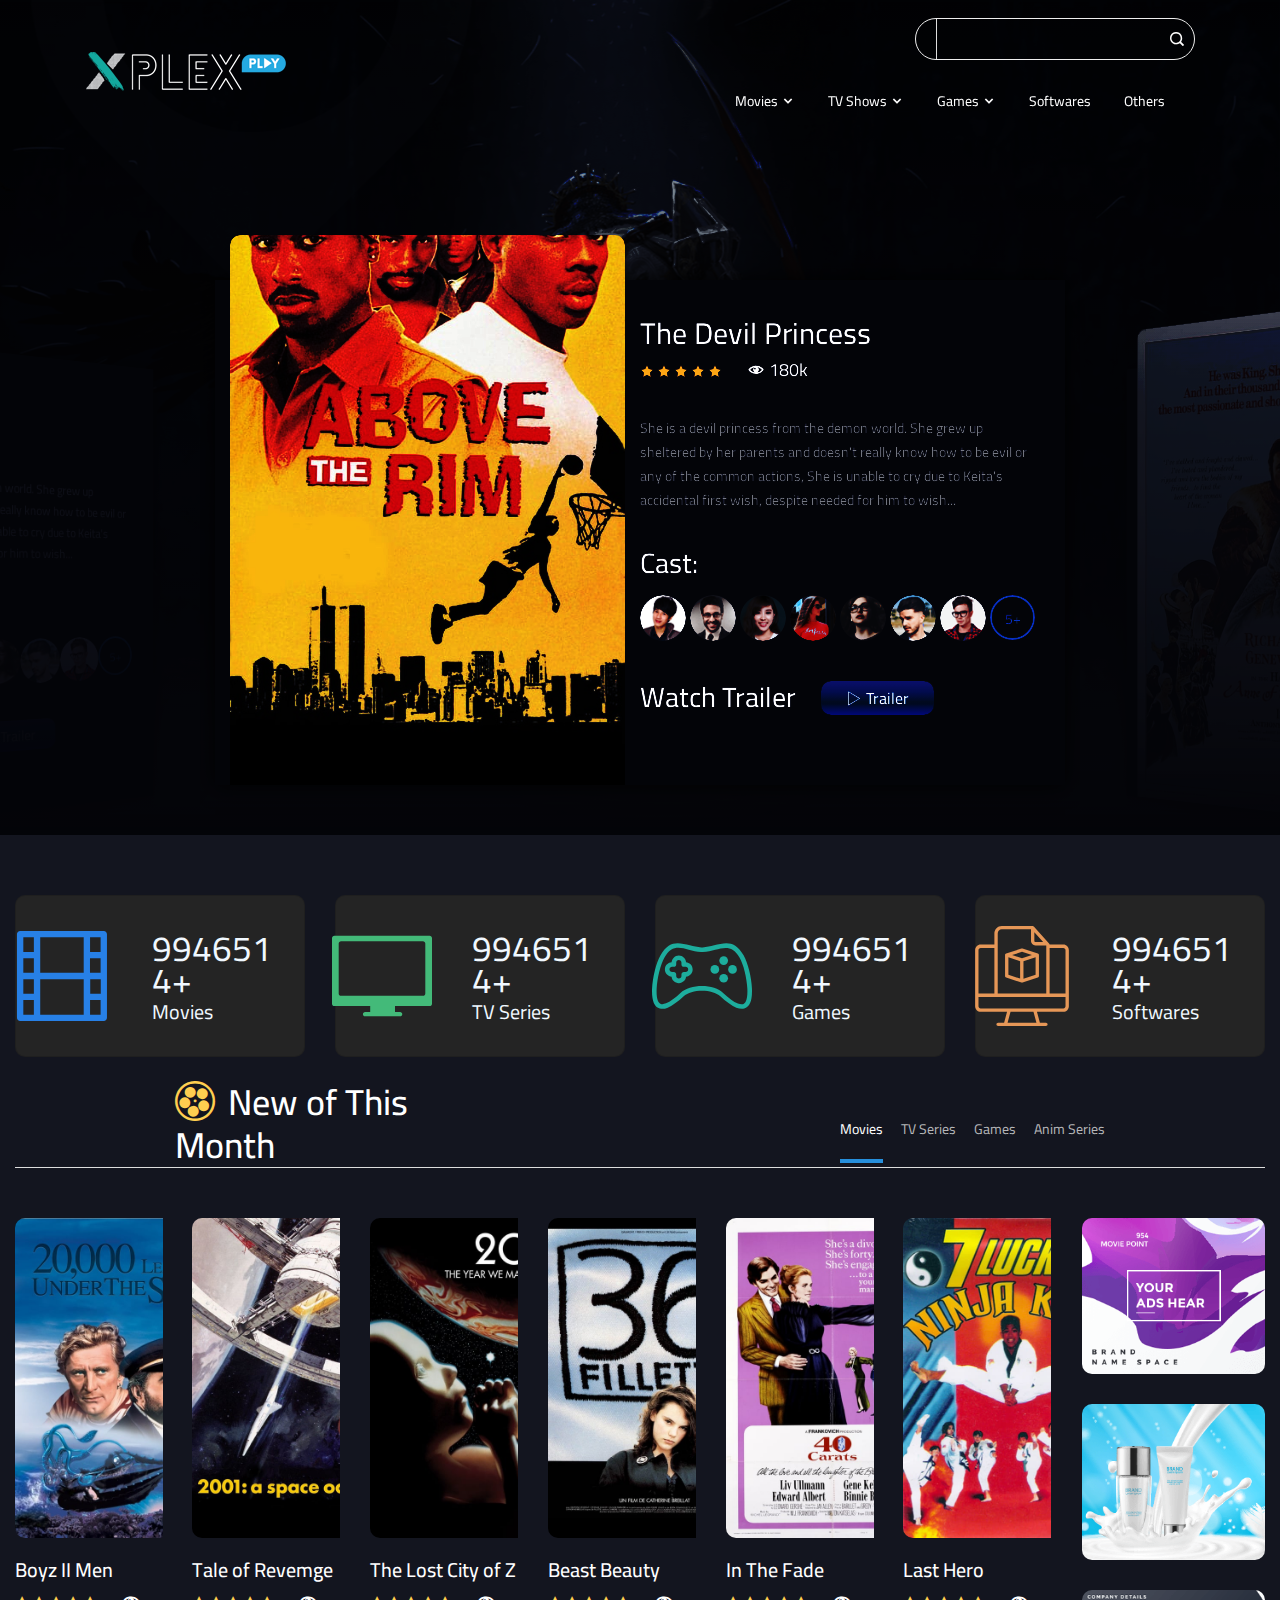
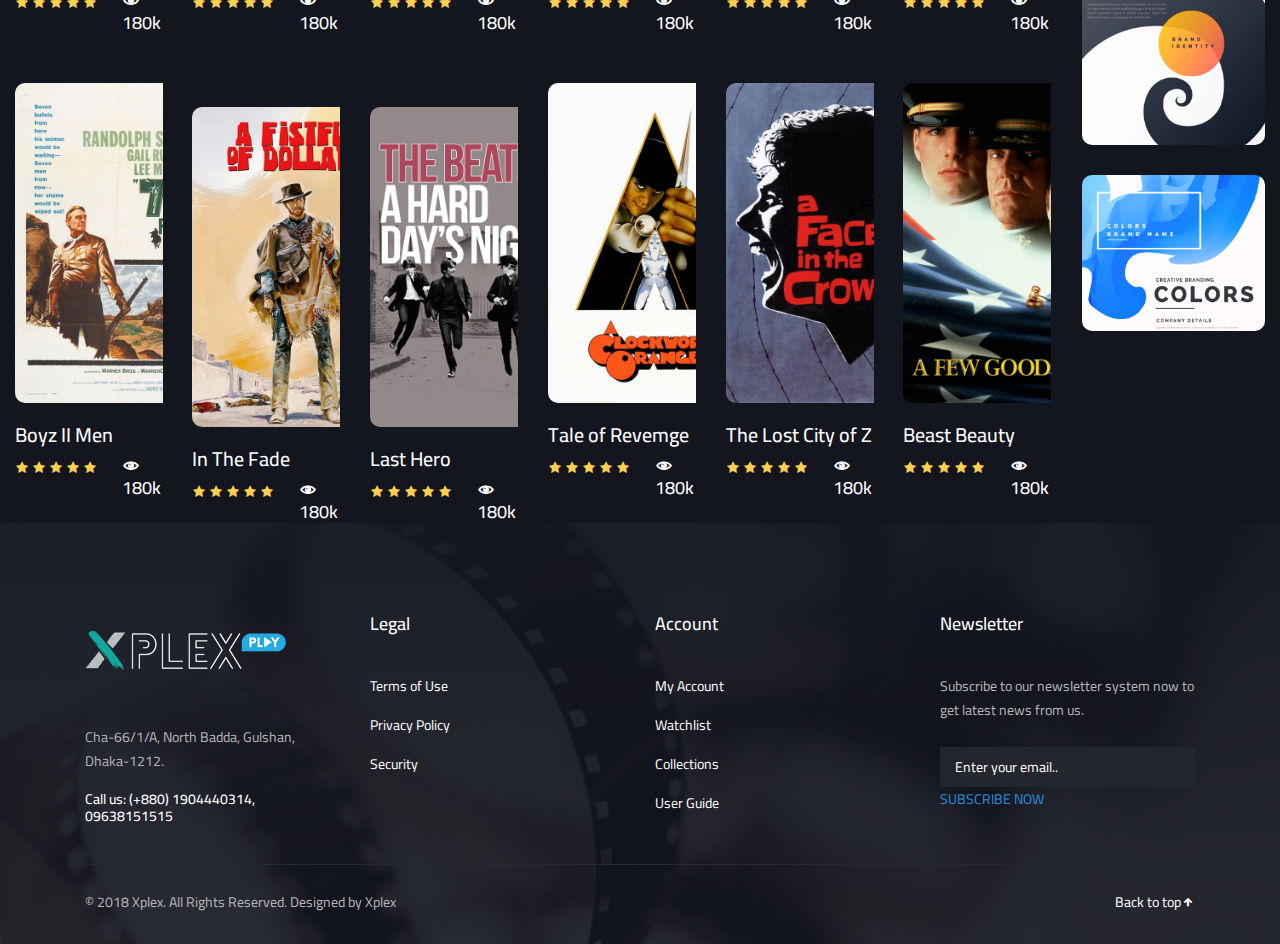
==== commit ac7f7f2d: "2.0" ====
--- a/index.html
+++ b/index.html
@@ -21,6 +21,8 @@
 		<link rel="stylesheet" type="text/css" href="assets/css/style.css" media="all" />
 		<!-- Responsive CSS -->
 		<link rel="stylesheet" type="text/css" href="assets/css/responsive.css" media="all" />
+		<!-- Animation CSS -->
+		<link rel="stylesheet" type="text/css" href="assets/css/loading.css" media="all" />
 		<!--[if lt IE 9]>
 		  <script src="https://oss.maxcdn.com/html5shiv/3.7.3/html5shiv.min.js"></script>
 		  <script src="https://oss.maxcdn.com/respond/1.4.2/respond.min.js"></script>
@@ -51,7 +53,7 @@
                                 <li><a href="index-2.html">Movies <i class="icofont icofont-simple-down"></i></a>
                                 	<ul>
 
-										<li><a href="blog-details.html">English</a></li>
+										<li><a href="movies.html">English</a></li>
 										<li><a href="movie-details.html">Korean</a></li>
 										<li><a href="blog-details.html">Hindi</a></li>
 										<li><a href="movie-details.html">South Indian</a></li>
@@ -64,7 +66,7 @@
                                 <li><a href="movies.html">TV Shows <i class="icofont icofont-simple-down"></i></a>
 								<ul>
 
-										<li><a href="blog-details.html">TV Series</a></li>
+										<li><a href="movies.html">TV Series</a></li>
 										<li><a href="movie-details.html">Anim Series</a></li>
 										<li><a href="blog-details.html">Award & TV Shows</a></li>
 										<li><a href="movie-details.html">WWE Wrestling</a></li>
@@ -515,6 +517,81 @@
 		<!-- portfolio section start -->
 		<section class="portfolio-area pt-60">
 			<div class="container-fluid">
+					<div class="row" style="cursor: pointer;" id="collection" >
+							<div class="col-lg-3">
+									<div class="card" style=" background-color: #242424; border-radius: 10px; margin: auto;">
+											<div class="card-body">
+											  <div class="row" >
+												<div class="col-lg-5" >
+														<img src="assets/img/film.svg" class="ld ld-swim" width="100px" alt="Norway" style="float:right; margin: 10px; " >
+						
+												</div>
+												<div class="col-lg-7" style="padding-top: 20px;" >
+														<span style="font-size: 35px; color: aliceblue" >9946514+ </span><br>
+															<span style="font-size: 20px; color: aliceblue" >Movies</span>
+													
+													
+													</div>
+											  </div>
+											</div>
+										  </div>
+							</div>
+							<div class="col-lg-3">
+								<div class="card" style=" background-color: #242424; border-radius: 10px; margin: auto;">
+									<div class="card-body">
+									  <div class="row" >
+										<div class="col-lg-5" >
+												<img src="assets/img/tv.svg" class="ld ld-jump" width="100px" alt="Norway" style="float:right; margin: 10px; " >
+						
+										</div>
+										<div class="col-lg-7" style="padding-top: 20px;" >
+												<span style="font-size: 35px; color: aliceblue" >9946514+ </span><br>
+													<span style="font-size: 20px; color: aliceblue" >TV Series</span>
+											
+											
+											</div>
+									  </div>
+									</div>
+								  </div>
+							</div>
+							<div class="col-lg-3">
+								<div class="card" style=" background-color: #242424; border-radius: 10px; margin: auto;">
+									<div class="card-body">
+									  <div class="row" >
+										<div class="col-lg-5" >
+												<img src="assets/img/game.svg" class="ld ld-breath" width="100px" alt="Norway" style="float:right; margin: 10px; " >
+						
+										</div>
+										<div class="col-lg-7" style="padding-top: 20px;" >
+												<span style="font-size: 35px; color: aliceblue" >9946514+ </span><br>
+													<span style="font-size: 20px; color: aliceblue" >Games</span>
+											
+											
+											</div>
+									  </div>
+									</div>
+								  </div>
+							</div>
+							<div class="col-lg-3">
+								<div class="card" style=" background-color: #242424; border-radius: 10px; margin: auto;">
+									<div class="card-body">
+									  <div class="row" >
+										<div class="col-lg-5" >
+												<img src="assets/img/software.svg" class="ld ld-jingle" width="100px" alt="Norway" style="float:right; margin: 10px; " >
+						
+										</div>
+										<div class="col-lg-7" style="padding-top: 20px;" >
+												<span style="font-size: 35px; color: aliceblue" >9946514+ </span><br>
+													<span style="font-size: 20px; color: aliceblue" >Softwares</span>
+											
+											
+											</div>
+									  </div>
+									</div>
+								  </div>
+							</div>
+										</div>
+										<br>
 				<div class="row flexbox-center">
 					<div class="col-lg-3 text-center text-lg-left">
 					    <div class="section-title">
--- a/assets/css/style.css
+++ b/assets/css/style.css
@@ -210,7 +210,7 @@
 }
 .owl-dot.active {
     width: 28px;
-    background: #eb315a;
+    background: #268fdc;
 }
 .display-table {
     display: table;
@@ -222,10 +222,10 @@
     vertical-align: middle;
 }
 .theme-btn {
-	background: #eb315a;
-    border: 1px solid #eb315a;
+	background: #268fdc;
+    border: 1px solid #268fdc;
     color: #fff;
-	border-radius: 35px;
+	border-radius: 10px;
     padding: 5px 25px;
     display: inline-block;
     font-size: 16px;
@@ -233,17 +233,17 @@
 	font-weight: 500;
 }
 .theme-btn:hover {
-    border: 1px solid #eb315a;
+    border: 1px solid #268fdc;
 	background: transparent;
-    color: #eb315a;
+    color: #268fdc;
 }
 .theme-btn2:hover,
 .theme-btn2 {
     color: #fff;
-	background: #963dad; /* Old browsers */
-	background: -moz-linear-gradient(top, #963dad 0%, #9c3db1 34%, #ba3fc4 65%, #c340ca 100%); /* FF3.6-15 */
-	background: -webkit-linear-gradient(top, #963dad 0%,#9c3db1 34%,#ba3fc4 65%,#c340ca 100%); /* Chrome10-25,Safari5.1-6 */
-	background: linear-gradient(to bottom, #963dad 0%,#9c3db1 34%,#ba3fc4 65%,#c340ca 100%); 
+	background: #689ee6; /* Old browsers */
+	background: -moz-linear-gradient(top, #689ee6 0%, #2565c5 34%, #305482 65%, #27282b 100%); /* FF3.6-15 */
+	background: -webkit-linear-gradient(top, #689ee6 0%,#2565c5 34%,#305482 65%,#27282b 100%); /* Chrome10-25,Safari5.1-6 */
+	background: linear-gradient(to bottom, #3b57ab 0%,#0c4498 34%,#00367b 65%,#002db3 100%);
 	border: none;
 }
 .flexbox-center {
@@ -389,7 +389,7 @@
 }
 
 .header-right ul li a:hover {
-	color: #eb315a;
+	color: #268fdc;
 }
 .header-right ul li {
     padding: 8px 0 0;
@@ -476,8 +476,8 @@
     line-height: 45px;
     border-radius: 100%;
     max-width: 45px;
-    border: 2px solid #eb315a;
-    color: #eb315a;
+    border: 2px solid #268fdc;
+    color: #268fdc;
 }
 .pr-50 {
 	padding-right: 10px;
@@ -570,7 +570,7 @@
 }
 
 .portfolio-menu li.active::before,.portfolio-menu li:hover::before {
-    background: #eb315a;
+    background: #268fdc;
 }
 .portfolio-content h2 {
     margin-top: 20px;
@@ -582,7 +582,8 @@
 .video-area,
 .single-portfolio-img {
 	overflow: hidden;
-	position: relative;
+    position: relative;
+    
 
 
 
@@ -600,7 +601,8 @@
 }
 .video-area:hover img,
 .single-portfolio:hover img {
-	transform: scale(1.2);
+    transform: scale(.9);
+
 }
 .single-portfolio .review {
     margin-bottom: 0;
@@ -696,9 +698,9 @@
 	left: 60px;
 	top: 0;
 	background: #f09819; /* Old browsers */
-	background: -moz-linear-gradient(-45deg, #f09819 0%, #ef8128 34%, #ec474c 64%, #eb315a 100%); /* FF3.6-15 */
-	background: -webkit-linear-gradient(-45deg, #f09819 0%,#ef8128 34%,#ec474c 64%,#eb315a 100%); /* Chrome10-25,Safari5.1-6 */
-	background: linear-gradient(135deg, #f09819 0%,#ef8128 34%,#ec474c 64%,#eb315a 100%);
+	background: -moz-linear-gradient(-45deg, #f09819 0%, #ef8128 34%, #ec474c 64%, #268fdc 100%); /* FF3.6-15 */
+	background: -webkit-linear-gradient(-45deg, #f09819 0%,#ef8128 34%,#ec474c 64%,#268fdc 100%); /* Chrome10-25,Safari5.1-6 */
+	background: linear-gradient(135deg, #f09819 0%,#ef8128 34%,#ec474c 64%,#268fdc 100%);
 	padding: 20px;
 }
 .news-date h2 span {
@@ -781,7 +783,7 @@
 
 .widget button {
     background: transparent;
-    color: #eb315a;
+    color: #268fdc;
     border: none;
     padding: 0;
 }
@@ -808,7 +810,46 @@
 	padding: 280px 0 200px;
 }
 
+
+.breadcrumb-area1 {
+    position: relative;
+    background-image: url('../img/movie.jpg');
+    background-repeat: no-repeat;
+    background-position: center;
+    background-size: cover;
+	padding: 280px 0 200px;
+}
+
+.breadcrumb-area2 {
+    position: relative;
+    background-image: url('../img/movie1.jpg');
+    background-repeat: no-repeat;
+    background-position: center;
+    background-size: cover;
+	padding: 280px 0 200px;
+}
+
 .breadcrumb-area:after {
+    position: absolute;
+  content: "";
+  left: 0px;
+  top: 0px;
+  height: 100%;
+  width: 100%;
+  background: linear-gradient(transparent, #13151F);
+}
+
+.breadcrumb-area1:after {
+    position: absolute;
+  content: "";
+  left: 0px;
+  top: 0px;
+  height: 100%;
+  width: 100%;
+  background: linear-gradient(transparent, #13151F);
+}
+
+.breadcrumb-area2:after {
     position: absolute;
   content: "";
   left: 0px;
@@ -853,11 +894,11 @@
     width: 55px;
     height: 2px;
     margin: auto;
-    background: #eb315a;
+    background: #268fdc;
 }
 
 .transformers-left {
-    color: #eb315a;
+    color: #268fdc;
     min-width: 100px;
 }
 
@@ -880,7 +921,7 @@
 
 .transformers-bottom span {
     display: block;
-    color: #eb315a;
+    color: #268fdc;
 }
 
 .transformers-bottom p {
@@ -916,7 +957,7 @@
     position: absolute;
     bottom: -2px;
     left: 0;
-    background: #eb315a;
+    background: #268fdc;
     content: "";
     width: 50px;
     height: 2px;
@@ -981,7 +1022,7 @@
 }
 .details-thumb > div:hover h4,
 .details-thumb > div:hover i {
-	color: #eb315a
+	color: #268fdc
 }
 .details-thumb-next {
     text-align: right;
@@ -1025,7 +1066,7 @@
 }
 
 .buy-ticket-box h4 {
-    color: #eb315a;
+    color: #268fdc;
     margin-bottom: 50px;
 }
 
@@ -1037,7 +1078,7 @@
 .buy-ticket-box h6 {
     color: #060606;
     text-align: center;
-    border-bottom: 5px solid #eb315a;
+    border-bottom: 5px solid #268fdc;
     padding-bottom: 8px;
 }
 
@@ -1049,8 +1090,8 @@
 
 .ticket-table-seat td.active,
 .ticket-table-seat td:hover {
-	background: #eb315a;
-	border-color: #eb315a;
+	background: #268fdc;
+	border-color: #268fdc;
 	color: #fff;
 }
 .ticket-table-seat td {
@@ -1154,7 +1195,7 @@
     position: absolute;
     right: 0;
     top: 0;
-    background: #eb315a;
+    background: #268fdc;
     font-size: 22px;
     color: #fff;
     width: 35px;
@@ -1339,8 +1380,8 @@
     left: 0;
     top: 0;
     background-color: black;
-    z-index: 2;
-    opacity: .6
+    z-index: 0;
+    opacity: 0
 }
 
 .sround {
@@ -1366,3 +1407,35 @@
     height: 320px;
  }
 
+.cast {
+    object-fit: cover;
+    height: 50px;
+    width: 50px;
+    border-radius: 50%;
+}
+
+.video-container {
+    position: relative;
+    padding-bottom: 20.25%;
+    padding-top: 500px; height: 0; overflow: hidden;
+    margin-bottom: 0px;
+    }
+    
+    .video-container iframe,
+    .video-container object,
+    .video-container embed {
+    position: absolute;
+    top: -10%;
+    left: 0;
+    width: 100%;
+    height: 140%;
+    }
+    
+    .card:hover {
+        color: rgba(255,255,255,1);
+        box-shadow: 0 5px 40px rgba(166, 165, 167, 0.4); 
+        -moz-transition: all 0.2s ease-in;
+        -o-transition: all 0.2s ease-in;
+        -webkit-transition: all 0.2s ease-in;
+        transition: all 0.2s ease-in;
+      }--- a/assets/css/loading.css
+++ b/assets/css/loading.css
@@ -0,0 +1,6875 @@
+.ld.reverse {
+  -webkit-animation-direction: reverse;
+  animation-direction: reverse;
+}
+.ld.xhalf {
+  -webkit-animation-duration: 0.5s;
+  animation-duration: 0.5s;
+}
+.ld.x1 {
+  -webkit-animation-duration: 1s;
+  animation-duration: 1s;
+}
+.ld.x2 {
+  -webkit-animation-duration: 2s;
+  animation-duration: 2s;
+}
+.ld.x4 {
+  -webkit-animation-duration: 4s;
+  animation-duration: 4s;
+}
+.ld.running {
+  -webkit-animation-play-state: running;
+  animation-play-state: running;
+}
+.ld.paused {
+  -webkit-animation-play-state: paused;
+  animation-play-state: paused;
+}
+.ld.f00 {
+  -webkit-animation-delay: 0s;
+  animation-delay: 0s;
+}
+.ld.f01 {
+  -webkit-animation-delay: -0.1s;
+  animation-delay: -0.1s;
+}
+.ld.f02 {
+  -webkit-animation-delay: -0.2s;
+  animation-delay: -0.2s;
+}
+.ld.f03 {
+  -webkit-animation-delay: -0.3s;
+  animation-delay: -0.3s;
+}
+.ld.f04 {
+  -webkit-animation-delay: -0.4s;
+  animation-delay: -0.4s;
+}
+.ld.f05 {
+  -webkit-animation-delay: -0.5s;
+  animation-delay: -0.5s;
+}
+.ld.f06 {
+  -webkit-animation-delay: -0.6s;
+  animation-delay: -0.6s;
+}
+.ld.f07 {
+  -webkit-animation-delay: -0.7s;
+  animation-delay: -0.7s;
+}
+.ld.f08 {
+  -webkit-animation-delay: -0.8s;
+  animation-delay: -0.8s;
+}
+.ld.f09 {
+  -webkit-animation-delay: -0.9s;
+  animation-delay: -0.9s;
+}
+.ld.f10 {
+  -webkit-animation-delay: -1s;
+  animation-delay: -1s;
+}
+.ld-ball,
+.ld-ring,
+.ld-hourglass,
+.ld-loader,
+.ld-cross,
+.ld-square,
+.ld-pie,
+.ld-spinner {
+  width: 1em;
+  height: 1em;
+  position: relative;
+  color: inherit;
+  display: inline-block;
+/*
+  &:before
+    content: "◎"
+    display: block
+    visibility: hidden
+  */
+}
+.ld-ball:after,
+.ld-ring:after,
+.ld-hourglass:after,
+.ld-loader:after,
+.ld-cross:after,
+.ld-square:after,
+.ld-pie:after,
+.ld-spinner:after {
+  position: absolute;
+  margin: auto;
+  width: 100%;
+  height: 100%;
+  top: 0;
+  left: 0;
+  right: 0;
+  bottom: 0;
+  content: " ";
+  display: inline-block;
+  background: center center no-repeat;
+  background-size: cover;
+}
+.ld-ball:after {
+  border-radius: 50%;
+  background: currentColor;
+}
+.ld-pie:after {
+  width: 0;
+  height: 0;
+  border-radius: 50%;
+  border-style: solid;
+  border-width: 0.5em;
+  -webkit-background-clip: padding-box;
+  border-color: currentColor currentColor currentColor transparent;
+}
+.ld-ring:after {
+  border-radius: 50%;
+  border-style: solid;
+  border-width: 0.15em;
+  -webkit-background-clip: padding-box;
+  border-color: currentColor currentColor currentColor transparent;
+  box-sizing: border-box;
+}
+.ld-hourglass:after {
+  width: 0;
+  height: 0;
+  background: none;
+  border-radius: 50%;
+  border-style: solid;
+  border-width: 0.5em;
+  border-color: currentColor transparent currentColor transparent;
+}
+.ld-cross:after {
+  width: 18%;
+  height: 18%;
+  background: currentColor;
+  box-shadow: 0 0.18em 0 1px currentColor, 0 -0.18em 0 1px currentColor, 0.18em 0 0 1px currentColor, -0.18em 0 0 1px currentColor, 0 0.36em 0 1px currentColor, 0 -0.36em 0 1px currentColor, 0.36em 0 0 1px currentColor, -0.36em 0 0 1px currentColor;
+}
+.ld-square:after {
+  width: 90%;
+  height: 90%;
+  background: currentColor;
+}
+.ld-spinner:after {
+  width: 20%;
+  height: 20%;
+  border-radius: 50%;
+  background: none;
+  box-shadow: 0 0.5em 0 0 currentColor,0 -.5em 0 0 currentColor,.5em 0 0 0 currentColor,-.5em 0 0 0 currentColor,.35355339059327373em .35355339059327373em 0 0 currentColor,-.35355339059327373em .35355339059327373em 0 0 currentColor,.35355339059327373em -.35355339059327373em 0 0 currentColor,-.35355339059327373em -.35355339059327373em 0 0 currentColor;
+}
+.ld-loader {
+  background-size: cover;
+}
+@keyframes ld-blink {
+  0% {
+    opacity: 1;
+  }
+  49% {
+    opacity: 1;
+  }
+  50% {
+    opacity: 0;
+  }
+  100% {
+    opacity: 0;
+  }
+}
+@-webkit-keyframes ld-blink {
+  0% {
+    opacity: 1;
+  }
+  49% {
+    opacity: 1;
+  }
+  50% {
+    opacity: 0;
+  }
+  100% {
+    opacity: 0;
+  }
+}
+.ld.ld-blink {
+  -webkit-animation: ld-blink 1s infinite linear;
+  animation: ld-blink 1s infinite linear;
+}
+@keyframes ld-blur {
+  0% {
+    filter: blur(0);
+  }
+  50% {
+    filter: blur(5px);
+  }
+  100% {
+    filter: blur(0);
+  }
+}
+@-webkit-keyframes ld-blur {
+  0% {
+    filter: blur(0);
+  }
+  50% {
+    filter: blur(5px);
+  }
+  100% {
+    filter: blur(0);
+  }
+}
+.ld.ld-blur {
+  -webkit-animation: ld-blur 1s infinite;
+  animation: ld-blur 1s infinite;
+}
+@keyframes ld-breath {
+  0% {
+    -webkit-transform: scale(0.86);
+    transform: scale(0.86);
+  }
+  50% {
+    -webkit-transform: scale(1.06);
+    transform: scale(1.06);
+  }
+  100% {
+    -webkit-transform: scale(0.86);
+    transform: scale(0.86);
+  }
+}
+@-webkit-keyframes ld-breath {
+  0% {
+    -webkit-transform: scale(0.86);
+    transform: scale(0.86);
+  }
+  50% {
+    -webkit-transform: scale(1.06);
+    transform: scale(1.06);
+  }
+  100% {
+    -webkit-transform: scale(0.86);
+    transform: scale(0.86);
+  }
+}
+.ld.ld-breath {
+  -webkit-animation: ld-breath 1s infinite;
+  animation: ld-breath 1s infinite;
+}
+@keyframes ld-broadcast {
+  0% {
+    box-shadow: 0 0 0 3px rgba(0,0,0,0.9);
+  }
+  19% {
+    box-shadow: 0 0 0 2px rgba(0,0,0,0.7);
+  }
+  20% {
+    box-shadow: 0 0 0 6px rgba(0,0,0,0.8);
+  }
+  39% {
+    box-shadow: 0 0 0 5px rgba(0,0,0,0.6);
+  }
+  40% {
+    box-shadow: 0 0 0 9px rgba(0,0,0,0.7);
+  }
+  60% {
+    box-shadow: 0 0 0 8px rgba(0,0,0,0.6);
+    animation-timing-function: cubic-bezier(0.5, 0, 1, 0.5);
+  }
+  100% {
+    box-shadow: 0 0 0 0px rgba(0,0,0,0.2);
+  }
+}
+@-webkit-keyframes ld-broadcast {
+  0% {
+    box-shadow: 0 0 0 3px rgba(0,0,0,0.9);
+  }
+  19% {
+    box-shadow: 0 0 0 2px rgba(0,0,0,0.7);
+  }
+  20% {
+    box-shadow: 0 0 0 6px rgba(0,0,0,0.8);
+  }
+  39% {
+    box-shadow: 0 0 0 5px rgba(0,0,0,0.6);
+  }
+  40% {
+    box-shadow: 0 0 0 9px rgba(0,0,0,0.7);
+  }
+  60% {
+    box-shadow: 0 0 0 8px rgba(0,0,0,0.6);
+    animation-timing-function: cubic-bezier(0.5, 0, 1, 0.5);
+  }
+  100% {
+    box-shadow: 0 0 0 0px rgba(0,0,0,0.2);
+  }
+}
+.ld.ld-broadcast {
+  -webkit-animation: ld-broadcast 1s infinite ease-out;
+  animation: ld-broadcast 1s infinite ease-out;
+  border-radius: 50%;
+}
+@keyframes ld-clock {
+  0% {
+    -webkit-transform: rotate(0deg);
+    transform: rotate(0deg);
+  }
+  8.333% {
+    -webkit-transform: rotate(30deg);
+    transform: rotate(30deg);
+  }
+  16.667% {
+    -webkit-transform: rotate(60deg);
+    transform: rotate(60deg);
+  }
+  25% {
+    -webkit-transform: rotate(90deg);
+    transform: rotate(90deg);
+  }
+  33.333% {
+    -webkit-transform: rotate(120deg);
+    transform: rotate(120deg);
+  }
+  41.667% {
+    -webkit-transform: rotate(150deg);
+    transform: rotate(150deg);
+  }
+  50% {
+    -webkit-transform: rotate(180deg);
+    transform: rotate(180deg);
+  }
+  58.333% {
+    -webkit-transform: rotate(210deg);
+    transform: rotate(210deg);
+  }
+  66.667% {
+    -webkit-transform: rotate(240deg);
+    transform: rotate(240deg);
+  }
+  75% {
+    -webkit-transform: rotate(270deg);
+    transform: rotate(270deg);
+  }
+  83.333% {
+    -webkit-transform: rotate(300deg);
+    transform: rotate(300deg);
+  }
+  91.667% {
+    -webkit-transform: rotate(330deg);
+    transform: rotate(330deg);
+  }
+  100% {
+    -webkit-transform: rotate(360deg);
+    transform: rotate(360deg);
+  }
+}
+@-webkit-keyframes ld-clock {
+  0% {
+    -webkit-transform: rotate(0deg);
+    transform: rotate(0deg);
+  }
+  8.333% {
+    -webkit-transform: rotate(30deg);
+    transform: rotate(30deg);
+  }
+  16.667% {
+    -webkit-transform: rotate(60deg);
+    transform: rotate(60deg);
+  }
+  25% {
+    -webkit-transform: rotate(90deg);
+    transform: rotate(90deg);
+  }
+  33.333% {
+    -webkit-transform: rotate(120deg);
+    transform: rotate(120deg);
+  }
+  41.667% {
+    -webkit-transform: rotate(150deg);
+    transform: rotate(150deg);
+  }
+  50% {
+    -webkit-transform: rotate(180deg);
+    transform: rotate(180deg);
+  }
+  58.333% {
+    -webkit-transform: rotate(210deg);
+    transform: rotate(210deg);
+  }
+  66.667% {
+    -webkit-transform: rotate(240deg);
+    transform: rotate(240deg);
+  }
+  75% {
+    -webkit-transform: rotate(270deg);
+    transform: rotate(270deg);
+  }
+  83.333% {
+    -webkit-transform: rotate(300deg);
+    transform: rotate(300deg);
+  }
+  91.667% {
+    -webkit-transform: rotate(330deg);
+    transform: rotate(330deg);
+  }
+  100% {
+    -webkit-transform: rotate(360deg);
+    transform: rotate(360deg);
+  }
+}
+.ld.ld-clock {
+  -webkit-animation: ld-clock 9s infinite cubic-bezier(0, 0.7, 0.3, 1);
+  animation: ld-clock 9s infinite cubic-bezier(0, 0.7, 0.3, 1);
+}
+@keyframes ld-cycle {
+  0%, 50%, 100% {
+    animation-timing-function: cubic-bezier(0.5, 0.5, 0.5, 0.5);
+  }
+  0% {
+    -webkit-transform: rotate(0);
+    transform: rotate(0);
+  }
+  50% {
+    -webkit-transform: rotate(180deg);
+    transform: rotate(180deg);
+  }
+  100% {
+    -webkit-transform: rotate(360deg);
+    transform: rotate(360deg);
+  }
+}
+@-webkit-keyframes ld-cycle {
+  0%, 50%, 100% {
+    animation-timing-function: cubic-bezier(0.5, 0.5, 0.5, 0.5);
+  }
+  0% {
+    -webkit-transform: rotate(0);
+    transform: rotate(0);
+  }
+  50% {
+    -webkit-transform: rotate(180deg);
+    transform: rotate(180deg);
+  }
+  100% {
+    -webkit-transform: rotate(360deg);
+    transform: rotate(360deg);
+  }
+}
+.ld.ld-cycle {
+  -webkit-animation: ld-cycle 1s infinite linear;
+  animation: ld-cycle 1s infinite linear;
+}
+@keyframes ld-fade {
+  0% {
+    opacity: 1;
+  }
+  100% {
+    opacity: 0;
+  }
+}
+@-webkit-keyframes ld-fade {
+  0% {
+    opacity: 1;
+  }
+  100% {
+    opacity: 0;
+  }
+}
+.ld.ld-fade {
+  -webkit-animation: ld-fade 1s infinite linear;
+  animation: ld-fade 1s infinite linear;
+}
+@keyframes ld-flip {
+  0%, 25%, 50%, 75%, 100% {
+    animation-timing-function: cubic-bezier(0, 0.5, 0.5, 1);
+  }
+  0% {
+    -webkit-transform: rotateY(0deg) rotateX(0deg);
+    transform: rotateY(0deg) rotateX(0deg);
+  }
+  25% {
+    -webkit-transform: rotateY(180deg) rotateX(0deg);
+    transform: rotateY(180deg) rotateX(0deg);
+  }
+  50% {
+    -webkit-transform: rotateY(180deg) rotateX(180deg);
+    transform: rotateY(180deg) rotateX(180deg);
+  }
+  75% {
+    -webkit-transform: rotateY(0deg) rotateX(180deg);
+    transform: rotateY(0deg) rotateX(180deg);
+  }
+  100% {
+    -webkit-transform: rotateY(0deg) rotateX(0deg);
+    transform: rotateY(0deg) rotateX(0deg);
+  }
+}
+@-webkit-keyframes ld-flip {
+  0%, 25%, 50%, 75%, 100% {
+    animation-timing-function: cubic-bezier(0, 0.5, 0.5, 1);
+  }
+  0% {
+    -webkit-transform: rotateY(0deg) rotateX(0deg);
+    transform: rotateY(0deg) rotateX(0deg);
+  }
+  25% {
+    -webkit-transform: rotateY(180deg) rotateX(0deg);
+    transform: rotateY(180deg) rotateX(0deg);
+  }
+  50% {
+    -webkit-transform: rotateY(180deg) rotateX(180deg);
+    transform: rotateY(180deg) rotateX(180deg);
+  }
+  75% {
+    -webkit-transform: rotateY(0deg) rotateX(180deg);
+    transform: rotateY(0deg) rotateX(180deg);
+  }
+  100% {
+    -webkit-transform: rotateY(0deg) rotateX(0deg);
+    transform: rotateY(0deg) rotateX(0deg);
+  }
+}
+.ld.ld-flip {
+  -webkit-animation: ld-flip 2s infinite;
+  animation: ld-flip 2s infinite;
+}
+@keyframes ld-flip-v {
+  0%, 25%, 50%, 75%, 100% {
+    animation-timing-function: cubic-bezier(0, 0.5, 0.5, 1);
+  }
+  0% {
+    -webkit-transform: rotateX(0deg) rotateY(0deg);
+    transform: rotateX(0deg) rotateY(0deg);
+  }
+  50% {
+    -webkit-transform: rotateX(180deg) rotateY(0deg);
+    transform: rotateX(180deg) rotateY(0deg);
+  }
+  100% {
+    -webkit-transform: rotateX(0deg) rotateY(0deg);
+    transform: rotateX(0deg) rotateY(0deg);
+  }
+}
+@-webkit-keyframes ld-flip-v {
+  0%, 25%, 50%, 75%, 100% {
+    animation-timing-function: cubic-bezier(0, 0.5, 0.5, 1);
+  }
+  0% {
+    -webkit-transform: rotateX(0deg) rotateY(0deg);
+    transform: rotateX(0deg) rotateY(0deg);
+  }
+  50% {
+    -webkit-transform: rotateX(180deg) rotateY(0deg);
+    transform: rotateX(180deg) rotateY(0deg);
+  }
+  100% {
+    -webkit-transform: rotateX(0deg) rotateY(0deg);
+    transform: rotateX(0deg) rotateY(0deg);
+  }
+}
+.ld.ld-flip-v {
+  -webkit-animation: ld-flip-v 1s infinite;
+  animation: ld-flip-v 1s infinite;
+}
+@keyframes ld-flip-h {
+  0%, 25%, 50%, 75%, 100% {
+    animation-timing-function: cubic-bezier(0, 0.5, 0.5, 1);
+  }
+  0% {
+    -webkit-transform: rotateY(0deg) rotateX(0deg);
+    transform: rotateY(0deg) rotateX(0deg);
+  }
+  50% {
+    -webkit-transform: rotateY(180deg) rotateX(0deg);
+    transform: rotateY(180deg) rotateX(0deg);
+  }
+  100% {
+    -webkit-transform: rotateY(0deg) rotateX(0deg);
+    transform: rotateY(0deg) rotateX(0deg);
+  }
+}
+@-webkit-keyframes ld-flip-h {
+  0%, 25%, 50%, 75%, 100% {
+    animation-timing-function: cubic-bezier(0, 0.5, 0.5, 1);
+  }
+  0% {
+    -webkit-transform: rotateY(0deg) rotateX(0deg);
+    transform: rotateY(0deg) rotateX(0deg);
+  }
+  50% {
+    -webkit-transform: rotateY(180deg) rotateX(0deg);
+    transform: rotateY(180deg) rotateX(0deg);
+  }
+  100% {
+    -webkit-transform: rotateY(0deg) rotateX(0deg);
+    transform: rotateY(0deg) rotateX(0deg);
+  }
+}
+.ld.ld-flip-h {
+  -webkit-animation: ld-flip-h 1s infinite;
+  animation: ld-flip-h 1s infinite;
+}
+@keyframes ld-coin-v {
+  0%, 100% {
+    animation-timing-function: cubic-bezier(0.5, 0, 1, 0.5);
+  }
+  50% {
+    animation-timing-function: cubic-bezier(0, 0.5, 0.5, 1);
+  }
+  0% {
+    -webkit-transform: rotateX(0deg);
+    transform: rotateX(0deg);
+  }
+  50% {
+    -webkit-transform: rotateX(1800deg);
+    transform: rotateX(1800deg);
+  }
+  100% {
+    -webkit-transform: rotateX(3600deg);
+    transform: rotateX(3600deg);
+  }
+}
+@-webkit-keyframes ld-coin-v {
+  0%, 100% {
+    animation-timing-function: cubic-bezier(0.5, 0, 1, 0.5);
+  }
+  50% {
+    animation-timing-function: cubic-bezier(0, 0.5, 0.5, 1);
+  }
+  0% {
+    -webkit-transform: rotateX(0deg);
+    transform: rotateX(0deg);
+  }
+  50% {
+    -webkit-transform: rotateX(1800deg);
+    transform: rotateX(1800deg);
+  }
+  100% {
+    -webkit-transform: rotateX(3600deg);
+    transform: rotateX(3600deg);
+  }
+}
+.ld.ld-coin-v {
+  -webkit-animation: ld-coin-v 2s infinite;
+  animation: ld-coin-v 2s infinite;
+}
+@keyframes ld-coin-h {
+  0%, 100% {
+    animation-timing-function: cubic-bezier(0.5, 0, 1, 0.5);
+  }
+  50% {
+    animation-timing-function: cubic-bezier(0, 0.5, 0.5, 1);
+  }
+  0% {
+    -webkit-transform: rotateY(0deg);
+    transform: rotateY(0deg);
+  }
+  50% {
+    -webkit-transform: rotateY(1800deg);
+    transform: rotateY(1800deg);
+  }
+  100% {
+    -webkit-transform: rotateY(3600deg);
+    transform: rotateY(3600deg);
+  }
+}
+@-webkit-keyframes ld-coin-h {
+  0%, 100% {
+    animation-timing-function: cubic-bezier(0.5, 0, 1, 0.5);
+  }
+  50% {
+    animation-timing-function: cubic-bezier(0, 0.5, 0.5, 1);
+  }
+  0% {
+    -webkit-transform: rotateY(0deg);
+    transform: rotateY(0deg);
+  }
+  50% {
+    -webkit-transform: rotateY(1800deg);
+    transform: rotateY(1800deg);
+  }
+  100% {
+    -webkit-transform: rotateY(3600deg);
+    transform: rotateY(3600deg);
+  }
+}
+.ld.ld-coin-h {
+  -webkit-animation: ld-coin-h 2s infinite;
+  animation: ld-coin-h 2s infinite;
+}
+@keyframes ld-heartbeat {
+  0% {
+    -webkit-transform: scale(1.05);
+    transform: scale(1.05);
+  }
+  5% {
+    -webkit-transform: scale(1.25);
+    transform: scale(1.25);
+  }
+  39% {
+    -webkit-transform: scale(0.9);
+    transform: scale(0.9);
+  }
+  45% {
+    -webkit-transform: scale(1.15);
+    transform: scale(1.15);
+  }
+  60% {
+    -webkit-transform: scale(1.05);
+    transform: scale(1.05);
+  }
+  100% {
+    -webkit-transform: scale(1);
+    transform: scale(1);
+  }
+}
+@-webkit-keyframes ld-heartbeat {
+  0% {
+    -webkit-transform: scale(1.05);
+    transform: scale(1.05);
+  }
+  5% {
+    -webkit-transform: scale(1.25);
+    transform: scale(1.25);
+  }
+  39% {
+    -webkit-transform: scale(0.9);
+    transform: scale(0.9);
+  }
+  45% {
+    -webkit-transform: scale(1.15);
+    transform: scale(1.15);
+  }
+  60% {
+    -webkit-transform: scale(1.05);
+    transform: scale(1.05);
+  }
+  100% {
+    -webkit-transform: scale(1);
+    transform: scale(1);
+  }
+}
+.ld.ld-heartbeat {
+  -webkit-animation: ld-heartbeat 0.8s infinite cubic-bezier(0.215, 0.61, 0.355, 1);
+  animation: ld-heartbeat 0.8s infinite cubic-bezier(0.215, 0.61, 0.355, 1);
+}
+@keyframes ld-radio {
+  0% {
+    animation-timing-function: cubic-bezier(0.3, 0.27, 0.13, 1);
+  }
+  0% {
+    -webkit-transform: scale(0.8);
+    transform: scale(0.8);
+    opacity: 0;
+  }
+  5% {
+    -webkit-transform: scale(1);
+    transform: scale(1);
+    opacity: 1;
+  }
+  100% {
+    -webkit-transform: scale(1.5);
+    transform: scale(1.5);
+    opacity: 0;
+  }
+}
+@-webkit-keyframes ld-radio {
+  0% {
+    animation-timing-function: cubic-bezier(0.3, 0.27, 0.13, 1);
+  }
+  0% {
+    -webkit-transform: scale(0.8);
+    transform: scale(0.8);
+    opacity: 0;
+  }
+  5% {
+    -webkit-transform: scale(1);
+    transform: scale(1);
+    opacity: 1;
+  }
+  100% {
+    -webkit-transform: scale(1.5);
+    transform: scale(1.5);
+    opacity: 0;
+  }
+}
+.ld.ld-radio {
+  position: relative;
+  display: inline-block;
+  margin: 0;
+  padding: 0;
+}
+.ld.ld-radio:after {
+  -webkit-animation: ld-radio 1s infinite;
+  animation: ld-radio 1s infinite;
+  content: " ";
+  display: block;
+  position: absolute;
+  top: 0;
+  left: 0;
+  width: 100%;
+  height: 100%;
+  border: 6px solid #000;
+  border-radius: 50%;
+  background: none;
+}
+.ld.ld-radio.square:after {
+  border-radius: 0;
+}
+@keyframes ld-rotate {
+  0%, 33%, 66%, 100% {
+    animation-timing-function: cubic-bezier(0.5, 0, 1, 0.5);
+  }
+  16%, 50%, 83% {
+    animation-timing-function: cubic-bezier(0, 0.5, 0.5, 1);
+  }
+  0% {
+    -webkit-transform: skewX(0deg) skewY(0deg) scaleX(2) scaleY(0.5);
+    transform: skewX(0deg) skewY(0deg) scaleX(2) scaleY(0.5);
+  }
+  16% {
+    -webkit-transform: skewX(45deg) skewY(0deg) scaleX(1) scaleY(1);
+    transform: skewX(45deg) skewY(0deg) scaleX(1) scaleY(1);
+  }
+  33% {
+    -webkit-transform: skewX(0deg) skewY(45deg) scaleX(1) scaleY(1);
+    transform: skewX(0deg) skewY(45deg) scaleX(1) scaleY(1);
+  }
+  50% {
+    -webkit-transform: skewX(0deg) skewY(0deg) scaleX(0.5) scaleY(2);
+    transform: skewX(0deg) skewY(0deg) scaleX(0.5) scaleY(2);
+  }
+  66% {
+    -webkit-transform: skewX(0deg) skewY(-45deg) scaleX(1) scaleY(1);
+    transform: skewX(0deg) skewY(-45deg) scaleX(1) scaleY(1);
+  }
+  83% {
+    -webkit-transform: skewX(-45deg) skewY(0deg) scaleX(1) scaleY(1);
+    transform: skewX(-45deg) skewY(0deg) scaleX(1) scaleY(1);
+  }
+  100% {
+    -webkit-transform: skewX(0deg) skewY(0deg) scaleX(2) scaleY(0.5);
+    transform: skewX(0deg) skewY(0deg) scaleX(2) scaleY(0.5);
+  }
+}
+@-webkit-keyframes ld-rotate {
+  0%, 33%, 66%, 100% {
+    animation-timing-function: cubic-bezier(0.5, 0, 1, 0.5);
+  }
+  16%, 50%, 83% {
+    animation-timing-function: cubic-bezier(0, 0.5, 0.5, 1);
+  }
+  0% {
+    -webkit-transform: skewX(0deg) skewY(0deg) scaleX(2) scaleY(0.5);
+    transform: skewX(0deg) skewY(0deg) scaleX(2) scaleY(0.5);
+  }
+  16% {
+    -webkit-transform: skewX(45deg) skewY(0deg) scaleX(1) scaleY(1);
+    transform: skewX(45deg) skewY(0deg) scaleX(1) scaleY(1);
+  }
+  33% {
+    -webkit-transform: skewX(0deg) skewY(45deg) scaleX(1) scaleY(1);
+    transform: skewX(0deg) skewY(45deg) scaleX(1) scaleY(1);
+  }
+  50% {
+    -webkit-transform: skewX(0deg) skewY(0deg) scaleX(0.5) scaleY(2);
+    transform: skewX(0deg) skewY(0deg) scaleX(0.5) scaleY(2);
+  }
+  66% {
+    -webkit-transform: skewX(0deg) skewY(-45deg) scaleX(1) scaleY(1);
+    transform: skewX(0deg) skewY(-45deg) scaleX(1) scaleY(1);
+  }
+  83% {
+    -webkit-transform: skewX(-45deg) skewY(0deg) scaleX(1) scaleY(1);
+    transform: skewX(-45deg) skewY(0deg) scaleX(1) scaleY(1);
+  }
+  100% {
+    -webkit-transform: skewX(0deg) skewY(0deg) scaleX(2) scaleY(0.5);
+    transform: skewX(0deg) skewY(0deg) scaleX(2) scaleY(0.5);
+  }
+}
+.ld.ld-rotate {
+  -webkit-animation: ld-rotate 1s infinite;
+  animation: ld-rotate 1s infinite;
+}
+@keyframes ld-rubber {
+  0% {
+    -webkit-transform: scale(1, 1);
+    transform: scale(1, 1);
+  }
+  20% {
+    -webkit-transform: scale(1.5, 1);
+    transform: scale(1.5, 1);
+  }
+  30% {
+    -webkit-transform: scale(0.8, 1);
+    transform: scale(0.8, 1);
+  }
+  40% {
+    -webkit-transform: scale(1.3, 1);
+    transform: scale(1.3, 1);
+  }
+  50% {
+    -webkit-transform: scale(0.85, 1);
+    transform: scale(0.85, 1);
+  }
+  60% {
+    -webkit-transform: scale(1.2, 1);
+    transform: scale(1.2, 1);
+  }
+  70% {
+    -webkit-transform: scale(0.9, 1);
+    transform: scale(0.9, 1);
+  }
+  80% {
+    -webkit-transform: scale(1.1, 1);
+    transform: scale(1.1, 1);
+  }
+  90% {
+    -webkit-transform: scale(0.95, 1);
+    transform: scale(0.95, 1);
+  }
+  100% {
+    -webkit-transform: scale(1, 1);
+    transform: scale(1, 1);
+  }
+}
+@-webkit-keyframes ld-rubber {
+  0% {
+    -webkit-transform: scale(1, 1);
+    transform: scale(1, 1);
+  }
+  20% {
+    -webkit-transform: scale(1.5, 1);
+    transform: scale(1.5, 1);
+  }
+  30% {
+    -webkit-transform: scale(0.8, 1);
+    transform: scale(0.8, 1);
+  }
+  40% {
+    -webkit-transform: scale(1.3, 1);
+    transform: scale(1.3, 1);
+  }
+  50% {
+    -webkit-transform: scale(0.85, 1);
+    transform: scale(0.85, 1);
+  }
+  60% {
+    -webkit-transform: scale(1.2, 1);
+    transform: scale(1.2, 1);
+  }
+  70% {
+    -webkit-transform: scale(0.9, 1);
+    transform: scale(0.9, 1);
+  }
+  80% {
+    -webkit-transform: scale(1.1, 1);
+    transform: scale(1.1, 1);
+  }
+  90% {
+    -webkit-transform: scale(0.95, 1);
+    transform: scale(0.95, 1);
+  }
+  100% {
+    -webkit-transform: scale(1, 1);
+    transform: scale(1, 1);
+  }
+}
+.ld.ld-rubber {
+  -webkit-animation: ld-rubber 1s ease-out infinite;
+  animation: ld-rubber 1s ease-out infinite;
+}
+@keyframes ld-shadow {
+  0%, 100% {
+    animation-timing-function: cubic-bezier(0.5, 0, 0.5, 1);
+  }
+  50% {
+    animation-timing-function: cubic-bezier(0.5, 0, 0.5, 1);
+  }
+  0% {
+    box-shadow: 0 0 0 0 rgba(0,0,0,0.2);
+  }
+  50% {
+    box-shadow: 0 0 0 10px rgba(0,0,0,0.9);
+  }
+  100% {
+    box-shadow: 0 0 0 0 rgba(0,0,0,0.2);
+  }
+}
+@-webkit-keyframes ld-shadow {
+  0%, 100% {
+    animation-timing-function: cubic-bezier(0.5, 0, 0.5, 1);
+  }
+  50% {
+    animation-timing-function: cubic-bezier(0.5, 0, 0.5, 1);
+  }
+  0% {
+    box-shadow: 0 0 0 0 rgba(0,0,0,0.2);
+  }
+  50% {
+    box-shadow: 0 0 0 10px rgba(0,0,0,0.9);
+  }
+  100% {
+    box-shadow: 0 0 0 0 rgba(0,0,0,0.2);
+  }
+}
+.ld.ld-shadow {
+  -webkit-animation: ld-shadow 1s infinite;
+  animation: ld-shadow 1s infinite;
+  border-radius: 50%;
+}
+@keyframes ld-shadow-a {
+  0% {
+    box-shadow: 3px 0px 0 6px rgba(0,0,0,0.5);
+  }
+  8.33% {
+    box-shadow: 3px 1px 0 6px rgba(0,0,0,0.5);
+  }
+  16.67% {
+    box-shadow: 2px 3px 0 6px rgba(0,0,0,0.5);
+  }
+  25% {
+    box-shadow: 0px 3px 0 6px rgba(0,0,0,0.5);
+  }
+  33.33% {
+    box-shadow: -1px 3px 0 6px rgba(0,0,0,0.5);
+  }
+  41.67% {
+    box-shadow: -3px 1px 0 6px rgba(0,0,0,0.5);
+  }
+  50% {
+    box-shadow: -3px 0px 0 6px rgba(0,0,0,0.5);
+  }
+  58.33% {
+    box-shadow: -3px -1px 0 6px rgba(0,0,0,0.5);
+  }
+  66.67% {
+    box-shadow: -2px -3px 0 6px rgba(0,0,0,0.5);
+  }
+  75% {
+    box-shadow: 0px -3px 0 6px rgba(0,0,0,0.5);
+  }
+  83.33% {
+    box-shadow: 2px -3px 0 6px rgba(0,0,0,0.5);
+  }
+  91.67% {
+    box-shadow: 3px -2px 0 6px rgba(0,0,0,0.5);
+  }
+  100% {
+    box-shadow: 3px 0px 0 6px rgba(0,0,0,0.5);
+  }
+}
+@-webkit-keyframes ld-shadow-a {
+  0% {
+    box-shadow: 3px 0px 0 6px rgba(0,0,0,0.5);
+  }
+  8.33% {
+    box-shadow: 3px 1px 0 6px rgba(0,0,0,0.5);
+  }
+  16.67% {
+    box-shadow: 2px 3px 0 6px rgba(0,0,0,0.5);
+  }
+  25% {
+    box-shadow: 0px 3px 0 6px rgba(0,0,0,0.5);
+  }
+  33.33% {
+    box-shadow: -1px 3px 0 6px rgba(0,0,0,0.5);
+  }
+  41.67% {
+    box-shadow: -3px 1px 0 6px rgba(0,0,0,0.5);
+  }
+  50% {
+    box-shadow: -3px 0px 0 6px rgba(0,0,0,0.5);
+  }
+  58.33% {
+    box-shadow: -3px -1px 0 6px rgba(0,0,0,0.5);
+  }
+  66.67% {
+    box-shadow: -2px -3px 0 6px rgba(0,0,0,0.5);
+  }
+  75% {
+    box-shadow: 0px -3px 0 6px rgba(0,0,0,0.5);
+  }
+  83.33% {
+    box-shadow: 2px -3px 0 6px rgba(0,0,0,0.5);
+  }
+  91.67% {
+    box-shadow: 3px -2px 0 6px rgba(0,0,0,0.5);
+  }
+  100% {
+    box-shadow: 3px 0px 0 6px rgba(0,0,0,0.5);
+  }
+}
+.ld.ld-shadow-a {
+  -webkit-animation: ld-shadow-a 0.5s infinite;
+  animation: ld-shadow-a 0.5s infinite;
+  box-shadow: 3px 0px 0 6px rgba(0,0,0,0.5);
+  border-radius: 50%;
+}
+@keyframes ld-skew {
+  0%, 50%, 100% {
+    animation-timing-function: cubic-bezier(0.4, 0, 1, 0.6);
+  }
+  25%, 75% {
+    animation-timing-function: cubic-bezier(0, 0.4, 0.6, 1);
+  }
+  0% {
+    -webkit-transform: skewX(20deg) scale(1);
+    transform: skewX(20deg) scale(1);
+  }
+  25% {
+    -webkit-transform: skewX(0deg) scale(0.9);
+    transform: skewX(0deg) scale(0.9);
+  }
+  50% {
+    -webkit-transform: skewX(-20deg) scale(1);
+    transform: skewX(-20deg) scale(1);
+  }
+  75% {
+    -webkit-transform: skewX(0deg) scale(0.9);
+    transform: skewX(0deg) scale(0.9);
+  }
+  100% {
+    -webkit-transform: skewX(20deg) scale(1);
+    transform: skewX(20deg) scale(1);
+  }
+}
+@-webkit-keyframes ld-skew {
+  0%, 50%, 100% {
+    animation-timing-function: cubic-bezier(0.4, 0, 1, 0.6);
+  }
+  25%, 75% {
+    animation-timing-function: cubic-bezier(0, 0.4, 0.6, 1);
+  }
+  0% {
+    -webkit-transform: skewX(20deg) scale(1);
+    transform: skewX(20deg) scale(1);
+  }
+  25% {
+    -webkit-transform: skewX(0deg) scale(0.9);
+    transform: skewX(0deg) scale(0.9);
+  }
+  50% {
+    -webkit-transform: skewX(-20deg) scale(1);
+    transform: skewX(-20deg) scale(1);
+  }
+  75% {
+    -webkit-transform: skewX(0deg) scale(0.9);
+    transform: skewX(0deg) scale(0.9);
+  }
+  100% {
+    -webkit-transform: skewX(20deg) scale(1);
+    transform: skewX(20deg) scale(1);
+  }
+}
+.ld.ld-skew {
+  -webkit-animation: ld-skew 1s infinite;
+  animation: ld-skew 1s infinite;
+}
+@keyframes ld-spin {
+  0% {
+    -webkit-transform: rotate(0);
+    transform: rotate(0);
+    animation-timing-function: cubic-bezier(0.55, 0.055, 0.675, 0.19);
+  }
+  50% {
+    -webkit-transform: rotate(180deg);
+    transform: rotate(180deg);
+    animation-timing-function: cubic-bezier(0.215, 0.61, 0.355, 1);
+  }
+  100% {
+    -webkit-transform: rotate(360deg);
+    transform: rotate(360deg);
+  }
+}
+@-webkit-keyframes ld-spin {
+  0% {
+    -webkit-transform: rotate(0);
+    transform: rotate(0);
+    animation-timing-function: cubic-bezier(0.55, 0.055, 0.675, 0.19);
+  }
+  50% {
+    -webkit-transform: rotate(180deg);
+    transform: rotate(180deg);
+    animation-timing-function: cubic-bezier(0.215, 0.61, 0.355, 1);
+  }
+  100% {
+    -webkit-transform: rotate(360deg);
+    transform: rotate(360deg);
+  }
+}
+.ld.ld-spin {
+  -webkit-animation: ld-spin 1s infinite;
+  animation: ld-spin 1s infinite;
+}
+@keyframes ld-spin-fast {
+  0% {
+    -webkit-transform: rotate(0);
+    transform: rotate(0);
+    animation-timing-function: cubic-bezier(0.55, 0.055, 0.675, 0.19);
+  }
+  50% {
+    -webkit-transform: rotate(900deg);
+    transform: rotate(900deg);
+    animation-timing-function: cubic-bezier(0.215, 0.61, 0.355, 1);
+  }
+  100% {
+    -webkit-transform: rotate(1800deg);
+    transform: rotate(1800deg);
+  }
+}
+@-webkit-keyframes ld-spin-fast {
+  0% {
+    -webkit-transform: rotate(0);
+    transform: rotate(0);
+    animation-timing-function: cubic-bezier(0.55, 0.055, 0.675, 0.19);
+  }
+  50% {
+    -webkit-transform: rotate(900deg);
+    transform: rotate(900deg);
+    animation-timing-function: cubic-bezier(0.215, 0.61, 0.355, 1);
+  }
+  100% {
+    -webkit-transform: rotate(1800deg);
+    transform: rotate(1800deg);
+  }
+}
+.ld.ld-spin-fast {
+  -webkit-animation: ld-spin-fast 1s infinite;
+  animation: ld-spin-fast 1s infinite;
+}
+@keyframes ld-squeeze {
+  0% {
+    -webkit-transform: scale(1, 0.5);
+    transform: scale(1, 0.5);
+  }
+  50% {
+    -webkit-transform: scale(0.5, 1);
+    transform: scale(0.5, 1);
+  }
+  100% {
+    -webkit-transform: scale(1, 0.5);
+    transform: scale(1, 0.5);
+  }
+}
+@-webkit-keyframes ld-squeeze {
+  0% {
+    -webkit-transform: scale(1, 0.5);
+    transform: scale(1, 0.5);
+  }
+  50% {
+    -webkit-transform: scale(0.5, 1);
+    transform: scale(0.5, 1);
+  }
+  100% {
+    -webkit-transform: scale(1, 0.5);
+    transform: scale(1, 0.5);
+  }
+}
+.ld.ld-squeeze {
+  -webkit-animation: ld-squeeze 0.8s infinite cubic-bezier(0.215, 0.61, 0.355, 1);
+  animation: ld-squeeze 0.8s infinite cubic-bezier(0.215, 0.61, 0.355, 1);
+}
+@keyframes ld-surprise {
+  0% {
+    -webkit-transform: skewX(0deg) scale(1);
+    transform: skewX(0deg) scale(1);
+  }
+  10% {
+    -webkit-transform: skewX(-15deg) scale(0.8);
+    transform: skewX(-15deg) scale(0.8);
+  }
+  20% {
+    -webkit-transform: skewX(-15deg) scale(0.8);
+    transform: skewX(-15deg) scale(0.8);
+  }
+  30% {
+    -webkit-transform: skewX(15deg) scale(1.3);
+    transform: skewX(15deg) scale(1.3);
+  }
+  40% {
+    -webkit-transform: skewX(-15deg) scale(1.3);
+    transform: skewX(-15deg) scale(1.3);
+  }
+  50% {
+    -webkit-transform: skewX(15deg) scale(1.3);
+    transform: skewX(15deg) scale(1.3);
+  }
+  60% {
+    -webkit-transform: skewX(-15deg) scale(1.3);
+    transform: skewX(-15deg) scale(1.3);
+  }
+  70% {
+    -webkit-transform: skewX(15deg) scale(1.3);
+    transform: skewX(15deg) scale(1.3);
+  }
+  80% {
+    -webkit-transform: skewX(-15deg) scale(1.3);
+    transform: skewX(-15deg) scale(1.3);
+  }
+  90% {
+    -webkit-transform: skewX(15deg) scale(1.3);
+    transform: skewX(15deg) scale(1.3);
+  }
+  100% {
+    -webkit-transform: skewX(-15deg) scale(1.3);
+    transform: skewX(-15deg) scale(1.3);
+  }
+}
+@-webkit-keyframes ld-surprise {
+  0% {
+    -webkit-transform: skewX(0deg) scale(1);
+    transform: skewX(0deg) scale(1);
+  }
+  10% {
+    -webkit-transform: skewX(-15deg) scale(0.8);
+    transform: skewX(-15deg) scale(0.8);
+  }
+  20% {
+    -webkit-transform: skewX(-15deg) scale(0.8);
+    transform: skewX(-15deg) scale(0.8);
+  }
+  30% {
+    -webkit-transform: skewX(15deg) scale(1.3);
+    transform: skewX(15deg) scale(1.3);
+  }
+  40% {
+    -webkit-transform: skewX(-15deg) scale(1.3);
+    transform: skewX(-15deg) scale(1.3);
+  }
+  50% {
+    -webkit-transform: skewX(15deg) scale(1.3);
+    transform: skewX(15deg) scale(1.3);
+  }
+  60% {
+    -webkit-transform: skewX(-15deg) scale(1.3);
+    transform: skewX(-15deg) scale(1.3);
+  }
+  70% {
+    -webkit-transform: skewX(15deg) scale(1.3);
+    transform: skewX(15deg) scale(1.3);
+  }
+  80% {
+    -webkit-transform: skewX(-15deg) scale(1.3);
+    transform: skewX(-15deg) scale(1.3);
+  }
+  90% {
+    -webkit-transform: skewX(15deg) scale(1.3);
+    transform: skewX(15deg) scale(1.3);
+  }
+  100% {
+    -webkit-transform: skewX(-15deg) scale(1.3);
+    transform: skewX(-15deg) scale(1.3);
+  }
+}
+.ld.ld-surprise {
+  -webkit-animation: ld-surprise 1s infinite linear;
+  animation: ld-surprise 1s infinite linear;
+}
+@keyframes ld-tick {
+  0% {
+    -webkit-transform: rotate(0);
+    transform: rotate(0);
+  }
+  20% {
+    -webkit-transform: rotate(-30deg);
+    transform: rotate(-30deg);
+  }
+  30% {
+    -webkit-transform: rotate(30deg);
+    transform: rotate(30deg);
+  }
+  40% {
+    -webkit-transform: rotate(-21deg);
+    transform: rotate(-21deg);
+  }
+  50% {
+    -webkit-transform: rotate(15deg);
+    transform: rotate(15deg);
+  }
+  60% {
+    -webkit-transform: rotate(-10deg);
+    transform: rotate(-10deg);
+  }
+  70% {
+    -webkit-transform: rotate(6deg);
+    transform: rotate(6deg);
+  }
+  80% {
+    -webkit-transform: rotate(-2deg);
+    transform: rotate(-2deg);
+  }
+  90% {
+    -webkit-transform: rotate(1deg);
+    transform: rotate(1deg);
+  }
+  100% {
+    -webkit-transform: rotate(0deg);
+    transform: rotate(0deg);
+  }
+}
+@-webkit-keyframes ld-tick {
+  0% {
+    -webkit-transform: rotate(0);
+    transform: rotate(0);
+  }
+  20% {
+    -webkit-transform: rotate(-30deg);
+    transform: rotate(-30deg);
+  }
+  30% {
+    -webkit-transform: rotate(30deg);
+    transform: rotate(30deg);
+  }
+  40% {
+    -webkit-transform: rotate(-21deg);
+    transform: rotate(-21deg);
+  }
+  50% {
+    -webkit-transform: rotate(15deg);
+    transform: rotate(15deg);
+  }
+  60% {
+    -webkit-transform: rotate(-10deg);
+    transform: rotate(-10deg);
+  }
+  70% {
+    -webkit-transform: rotate(6deg);
+    transform: rotate(6deg);
+  }
+  80% {
+    -webkit-transform: rotate(-2deg);
+    transform: rotate(-2deg);
+  }
+  90% {
+    -webkit-transform: rotate(1deg);
+    transform: rotate(1deg);
+  }
+  100% {
+    -webkit-transform: rotate(0deg);
+    transform: rotate(0deg);
+  }
+}
+.ld.ld-tick {
+  -webkit-animation: ld-tick 1s ease-out infinite;
+  animation: ld-tick 1s ease-out infinite;
+}
+@keyframes ld-vortex-in {
+  0% {
+    -webkit-transform: rotate(1800deg) scale(3);
+    transform: rotate(1800deg) scale(3);
+    opacity: 0;
+  }
+  60% {
+    -webkit-transform: rotate(0deg) scale(1);
+    transform: rotate(0deg) scale(1);
+    opacity: 1;
+  }
+  100% {
+    opacity: 0;
+  }
+}
+@-webkit-keyframes ld-vortex-in {
+  0% {
+    -webkit-transform: rotate(1800deg) scale(3);
+    transform: rotate(1800deg) scale(3);
+    opacity: 0;
+  }
+  60% {
+    -webkit-transform: rotate(0deg) scale(1);
+    transform: rotate(0deg) scale(1);
+    opacity: 1;
+  }
+  100% {
+    opacity: 0;
+  }
+}
+.ld.ld-vortex-in {
+  -webkit-animation: ld-vortex-in 2s infinite;
+  animation: ld-vortex-in 2s infinite;
+  animation-timing-function: cubic-bezier(0.3, 0, 1, 0.7);
+}
+@keyframes ld-vortex-out {
+  0% {
+    -webkit-transform: rotate(0deg) scale(0);
+    transform: rotate(0deg) scale(0);
+    opacity: 1;
+  }
+  60% {
+    -webkit-transform: rotate(1800deg) scale(1);
+    transform: rotate(1800deg) scale(1);
+    opacity: 1;
+  }
+  100% {
+    -webkit-transform: rotate(1800deg) scale(1);
+    transform: rotate(1800deg) scale(1);
+    opacity: 0;
+  }
+}
+@-webkit-keyframes ld-vortex-out {
+  0% {
+    -webkit-transform: rotate(0deg) scale(0);
+    transform: rotate(0deg) scale(0);
+    opacity: 1;
+  }
+  60% {
+    -webkit-transform: rotate(1800deg) scale(1);
+    transform: rotate(1800deg) scale(1);
+    opacity: 1;
+  }
+  100% {
+    -webkit-transform: rotate(1800deg) scale(1);
+    transform: rotate(1800deg) scale(1);
+    opacity: 0;
+  }
+}
+.ld.ld-vortex-out {
+  -webkit-animation: ld-vortex-out 2s infinite;
+  animation: ld-vortex-out 2s infinite;
+  animation-timing-function: cubic-bezier(0.5, 0, 1, 0.5);
+}
+@keyframes ld-wrench {
+  20%, 36%, 70%, 86% {
+    -webkit-transform: rotate(0deg);
+    transform: rotate(0deg);
+  }
+  0%, 50%, 100% {
+    -webkit-transform: rotate(45deg);
+    transform: rotate(45deg);
+  }
+}
+@-webkit-keyframes ld-wrench {
+  20%, 36%, 70%, 86% {
+    -webkit-transform: rotate(0deg);
+    transform: rotate(0deg);
+  }
+  0%, 50%, 100% {
+    -webkit-transform: rotate(45deg);
+    transform: rotate(45deg);
+  }
+}
+.ld.ld-wrench {
+  -webkit-animation: ld-wrench 1s infinite;
+  animation: ld-wrench 1s infinite;
+}
+@keyframes ld-pulse {
+  0% {
+    -webkit-transform: scale(1.1);
+    transform: scale(1.1);
+  }
+  50% {
+    -webkit-transform: scale(0.9);
+    transform: scale(0.9);
+  }
+  51% {
+    -webkit-transform: scale(1.1);
+    transform: scale(1.1);
+  }
+  100% {
+    -webkit-transform: scale(0.9);
+    transform: scale(0.9);
+  }
+}
+@-webkit-keyframes ld-pulse {
+  0% {
+    -webkit-transform: scale(1.1);
+    transform: scale(1.1);
+  }
+  50% {
+    -webkit-transform: scale(0.9);
+    transform: scale(0.9);
+  }
+  51% {
+    -webkit-transform: scale(1.1);
+    transform: scale(1.1);
+  }
+  100% {
+    -webkit-transform: scale(0.9);
+    transform: scale(0.9);
+  }
+}
+.ld.ld-pulse {
+  -webkit-animation: ld-pulse 0.8s infinite cubic-bezier(0.215, 0.61, 0.355, 1);
+  animation: ld-pulse 0.8s infinite cubic-bezier(0.215, 0.61, 0.355, 1);
+}
+@keyframes ld-bounce {
+  0%, 90% {
+    animation-timing-function: linear;
+  }
+  10% {
+    animation-timing-function: cubic-bezier(0, 0.4, 0.6, 1);
+  }
+  50% {
+    animation-timing-function: cubic-bezier(0.4, 0, 1, 0.6);
+  }
+  0% {
+    -webkit-transform: translate(0%, 30%) scaleY(0.5);
+    transform: translate(0%, 30%) scaleY(0.5);
+  }
+  10% {
+    -webkit-transform: translate(0%, 5%) scaleY(1.1);
+    transform: translate(0%, 5%) scaleY(1.1);
+  }
+  50% {
+    -webkit-transform: translate(0%, -37%) scaleY(1.1);
+    transform: translate(0%, -37%) scaleY(1.1);
+  }
+  90% {
+    -webkit-transform: translate(0%, 5%) scaleY(1.1);
+    transform: translate(0%, 5%) scaleY(1.1);
+  }
+  100% {
+    -webkit-transform: translate(0%, 30%) scaleY(0.5);
+    transform: translate(0%, 30%) scaleY(0.5);
+  }
+}
+@-webkit-keyframes ld-bounce {
+  0%, 90% {
+    animation-timing-function: linear;
+  }
+  10% {
+    animation-timing-function: cubic-bezier(0, 0.4, 0.6, 1);
+  }
+  50% {
+    animation-timing-function: cubic-bezier(0.4, 0, 1, 0.6);
+  }
+  0% {
+    -webkit-transform: translate(0%, 30%) scaleY(0.5);
+    transform: translate(0%, 30%) scaleY(0.5);
+  }
+  10% {
+    -webkit-transform: translate(0%, 5%) scaleY(1.1);
+    transform: translate(0%, 5%) scaleY(1.1);
+  }
+  50% {
+    -webkit-transform: translate(0%, -37%) scaleY(1.1);
+    transform: translate(0%, -37%) scaleY(1.1);
+  }
+  90% {
+    -webkit-transform: translate(0%, 5%) scaleY(1.1);
+    transform: translate(0%, 5%) scaleY(1.1);
+  }
+  100% {
+    -webkit-transform: translate(0%, 30%) scaleY(0.5);
+    transform: translate(0%, 30%) scaleY(0.5);
+  }
+}
+.ld.ld-bounce {
+  -webkit-animation: ld-bounce 1s infinite;
+  animation: ld-bounce 1s infinite;
+}
+@keyframes ld-bounce-rtl {
+  0% {
+    -webkit-transform: translate(160%, -40%);
+    transform: translate(160%, -40%);
+  }
+  12.5% {
+    -webkit-transform: translate(120%, -23%);
+    transform: translate(120%, -23%);
+  }
+  25% {
+    -webkit-transform: translate(80%, 0%);
+    transform: translate(80%, 0%);
+  }
+  37.5% {
+    -webkit-transform: translate(50%, -23%);
+    transform: translate(50%, -23%);
+  }
+  50% {
+    -webkit-transform: translate(0%, -40%);
+    transform: translate(0%, -40%);
+  }
+  62.5% {
+    -webkit-transform: translate(-50%, -23%);
+    transform: translate(-50%, -23%);
+  }
+  75% {
+    -webkit-transform: translate(-80%, 0%);
+    transform: translate(-80%, 0%);
+  }
+  87.5% {
+    -webkit-transform: translate(-120%, -23%);
+    transform: translate(-120%, -23%);
+  }
+  100% {
+    -webkit-transform: translate(-160%, -40%);
+    transform: translate(-160%, -40%);
+  }
+}
+@-webkit-keyframes ld-bounce-rtl {
+  0% {
+    -webkit-transform: translate(160%, -40%);
+    transform: translate(160%, -40%);
+  }
+  12.5% {
+    -webkit-transform: translate(120%, -23%);
+    transform: translate(120%, -23%);
+  }
+  25% {
+    -webkit-transform: translate(80%, 0%);
+    transform: translate(80%, 0%);
+  }
+  37.5% {
+    -webkit-transform: translate(50%, -23%);
+    transform: translate(50%, -23%);
+  }
+  50% {
+    -webkit-transform: translate(0%, -40%);
+    transform: translate(0%, -40%);
+  }
+  62.5% {
+    -webkit-transform: translate(-50%, -23%);
+    transform: translate(-50%, -23%);
+  }
+  75% {
+    -webkit-transform: translate(-80%, 0%);
+    transform: translate(-80%, 0%);
+  }
+  87.5% {
+    -webkit-transform: translate(-120%, -23%);
+    transform: translate(-120%, -23%);
+  }
+  100% {
+    -webkit-transform: translate(-160%, -40%);
+    transform: translate(-160%, -40%);
+  }
+}
+.ld.ld-bounce-rtl {
+  -webkit-animation: ld-bounce-rtl 1s infinite linear;
+  animation: ld-bounce-rtl 1s infinite linear;
+}
+@keyframes ld-bounce-ltr {
+  0% {
+    -webkit-transform: translate(-160%, -40%);
+    transform: translate(-160%, -40%);
+  }
+  12.5% {
+    -webkit-transform: translate(-120%, -23%);
+    transform: translate(-120%, -23%);
+  }
+  25% {
+    -webkit-transform: translate(-100%, 0%);
+    transform: translate(-100%, 0%);
+  }
+  37.5% {
+    -webkit-transform: translate(-50%, -23%);
+    transform: translate(-50%, -23%);
+  }
+  50% {
+    -webkit-transform: translate(0%, -40%);
+    transform: translate(0%, -40%);
+  }
+  62.5% {
+    -webkit-transform: translate(50%, -23%);
+    transform: translate(50%, -23%);
+  }
+  75% {
+    -webkit-transform: translate(100%, 0%);
+    transform: translate(100%, 0%);
+  }
+  87.5% {
+    -webkit-transform: translate(120%, -23%);
+    transform: translate(120%, -23%);
+  }
+  100% {
+    -webkit-transform: translate(160%, -40%);
+    transform: translate(160%, -40%);
+  }
+}
+@-webkit-keyframes ld-bounce-ltr {
+  0% {
+    -webkit-transform: translate(-160%, -40%);
+    transform: translate(-160%, -40%);
+  }
+  12.5% {
+    -webkit-transform: translate(-120%, -23%);
+    transform: translate(-120%, -23%);
+  }
+  25% {
+    -webkit-transform: translate(-100%, 0%);
+    transform: translate(-100%, 0%);
+  }
+  37.5% {
+    -webkit-transform: translate(-50%, -23%);
+    transform: translate(-50%, -23%);
+  }
+  50% {
+    -webkit-transform: translate(0%, -40%);
+    transform: translate(0%, -40%);
+  }
+  62.5% {
+    -webkit-transform: translate(50%, -23%);
+    transform: translate(50%, -23%);
+  }
+  75% {
+    -webkit-transform: translate(100%, 0%);
+    transform: translate(100%, 0%);
+  }
+  87.5% {
+    -webkit-transform: translate(120%, -23%);
+    transform: translate(120%, -23%);
+  }
+  100% {
+    -webkit-transform: translate(160%, -40%);
+    transform: translate(160%, -40%);
+  }
+}
+.ld.ld-bounce-ltr {
+  -webkit-animation: ld-bounce-ltr 1s infinite linear;
+  animation: ld-bounce-ltr 1s infinite linear;
+}
+@keyframes ld-bounce-a-px {
+  0%, 25%, 50%, 75%, 100% {
+    animation-timing-function: cubic-bezier(0, 0.4, 0.6, 1);
+  }
+  12.5%, 37.5%, 62.5%, 87.5% {
+    animation-timing-function: cubic-bezier(0.4, 0, 1, 0.6);
+  }
+  0% {
+    -webkit-transform: translate(0%, 0%);
+    transform: translate(0%, 0%);
+  }
+  12.5% {
+    -webkit-transform: translate(5%, -28%);
+    transform: translate(5%, -28%);
+  }
+  25% {
+    -webkit-transform: translate(10%, 0%);
+    transform: translate(10%, 0%);
+  }
+  37.5% {
+    -webkit-transform: translate(5%, -28%);
+    transform: translate(5%, -28%);
+  }
+  50% {
+    -webkit-transform: translate(0%, 0%);
+    transform: translate(0%, 0%);
+  }
+  62.5% {
+    -webkit-transform: translate(-5%, -28%);
+    transform: translate(-5%, -28%);
+  }
+  75% {
+    -webkit-transform: translate(-10%, 0%);
+    transform: translate(-10%, 0%);
+  }
+  87.5% {
+    -webkit-transform: translate(-5%, -28%);
+    transform: translate(-5%, -28%);
+  }
+  100% {
+    -webkit-transform: translate(0%, 0%);
+    transform: translate(0%, 0%);
+  }
+}
+@-webkit-keyframes ld-bounce-a-px {
+  0%, 25%, 50%, 75%, 100% {
+    animation-timing-function: cubic-bezier(0, 0.4, 0.6, 1);
+  }
+  12.5%, 37.5%, 62.5%, 87.5% {
+    animation-timing-function: cubic-bezier(0.4, 0, 1, 0.6);
+  }
+  0% {
+    -webkit-transform: translate(0%, 0%);
+    transform: translate(0%, 0%);
+  }
+  12.5% {
+    -webkit-transform: translate(5%, -28%);
+    transform: translate(5%, -28%);
+  }
+  25% {
+    -webkit-transform: translate(10%, 0%);
+    transform: translate(10%, 0%);
+  }
+  37.5% {
+    -webkit-transform: translate(5%, -28%);
+    transform: translate(5%, -28%);
+  }
+  50% {
+    -webkit-transform: translate(0%, 0%);
+    transform: translate(0%, 0%);
+  }
+  62.5% {
+    -webkit-transform: translate(-5%, -28%);
+    transform: translate(-5%, -28%);
+  }
+  75% {
+    -webkit-transform: translate(-10%, 0%);
+    transform: translate(-10%, 0%);
+  }
+  87.5% {
+    -webkit-transform: translate(-5%, -28%);
+    transform: translate(-5%, -28%);
+  }
+  100% {
+    -webkit-transform: translate(0%, 0%);
+    transform: translate(0%, 0%);
+  }
+}
+.ld.ld-bounce-a-px {
+  -webkit-animation: ld-bounce-a-px 2s infinite;
+  animation: ld-bounce-a-px 2s infinite;
+}
+@keyframes ld-float {
+  0%, 100% {
+    animation-timing-function: cubic-bezier(0.5, 0, 1, 0.5);
+  }
+  50% {
+    animation-timing-function: linear;
+  }
+  0% {
+    -webkit-transform: translate(0, 0);
+    transform: translate(0, 0);
+    box-shadow: 0 0 0 rgba(0,0,0,0.3);
+  }
+  30% {
+    -webkit-transform: translate(0, -10%);
+    transform: translate(0, -10%);
+    box-shadow: 0 5px 5px rgba(0,0,0,0.3);
+  }
+  50% {
+    -webkit-transform: translate(0, -10%);
+    transform: translate(0, -10%);
+    box-shadow: 0 5px 5px rgba(0,0,0,0.3);
+  }
+  100% {
+    -webkit-transform: translate(0, 0);
+    transform: translate(0, 0);
+    box-shadow: 0 0 0 rgba(0,0,0,0.3);
+  }
+}
+@-webkit-keyframes ld-float {
+  0%, 100% {
+    animation-timing-function: cubic-bezier(0.5, 0, 1, 0.5);
+  }
+  50% {
+    animation-timing-function: linear;
+  }
+  0% {
+    -webkit-transform: translate(0, 0);
+    transform: translate(0, 0);
+    box-shadow: 0 0 0 rgba(0,0,0,0.3);
+  }
+  30% {
+    -webkit-transform: translate(0, -10%);
+    transform: translate(0, -10%);
+    box-shadow: 0 5px 5px rgba(0,0,0,0.3);
+  }
+  50% {
+    -webkit-transform: translate(0, -10%);
+    transform: translate(0, -10%);
+    box-shadow: 0 5px 5px rgba(0,0,0,0.3);
+  }
+  100% {
+    -webkit-transform: translate(0, 0);
+    transform: translate(0, 0);
+    box-shadow: 0 0 0 rgba(0,0,0,0.3);
+  }
+}
+.ld.ld-float {
+  -webkit-animation: ld-float 1s infinite;
+  animation: ld-float 1s infinite;
+}
+@keyframes ld-hit {
+  0% {
+    animation-timing-function: cubic-bezier(0.5, 0, 1, 0.5);
+    -webkit-transform: scale(0) translate(0, 0) skewX(0);
+    transform: scale(0) translate(0, 0) skewX(0);
+  }
+  20% {
+    -webkit-transform: scale(1) translate(0, 0) skewX(20deg);
+    transform: scale(1) translate(0, 0) skewX(20deg);
+  }
+  50% {
+    animation-timing-function: cubic-bezier(1, 0, 1, 0.5);
+    -webkit-transform: scale(1) translate(0, 0) skewX(20deg);
+    transform: scale(1) translate(0, 0) skewX(20deg);
+  }
+  100% {
+    -webkit-transform: scale(1) translate(0, 200%) skewX(20deg);
+    transform: scale(1) translate(0, 200%) skewX(20deg);
+  }
+}
+@-webkit-keyframes ld-hit {
+  0% {
+    animation-timing-function: cubic-bezier(0.5, 0, 1, 0.5);
+    -webkit-transform: scale(0) translate(0, 0) skewX(0);
+    transform: scale(0) translate(0, 0) skewX(0);
+  }
+  20% {
+    -webkit-transform: scale(1) translate(0, 0) skewX(20deg);
+    transform: scale(1) translate(0, 0) skewX(20deg);
+  }
+  50% {
+    animation-timing-function: cubic-bezier(1, 0, 1, 0.5);
+    -webkit-transform: scale(1) translate(0, 0) skewX(20deg);
+    transform: scale(1) translate(0, 0) skewX(20deg);
+  }
+  100% {
+    -webkit-transform: scale(1) translate(0, 200%) skewX(20deg);
+    transform: scale(1) translate(0, 200%) skewX(20deg);
+  }
+}
+.ld.ld-hit {
+  -webkit-animation: ld-hit 2s infinite;
+  animation: ld-hit 2s infinite;
+}
+@keyframes ld-jelly {
+  0%, 16.6%, 33.3%, 50%, 66.6%, 83.3% {
+    animation-timing-function: cubic-bezier(0, 0.5, 0.5, 1);
+  }
+  0% {
+    -webkit-transform: translate(0, 0) skewX(0deg);
+    transform: translate(0, 0) skewX(0deg);
+  }
+  16.6% {
+    -webkit-transform: translate(-30%, 0) skewX(30deg);
+    transform: translate(-30%, 0) skewX(30deg);
+  }
+  33.3% {
+    -webkit-transform: translate(25%, 0) skewX(-20deg);
+    transform: translate(25%, 0) skewX(-20deg);
+  }
+  50% {
+    -webkit-transform: translate(-12%, 0) skewX(10deg);
+    transform: translate(-12%, 0) skewX(10deg);
+  }
+  66.6% {
+    -webkit-transform: translate(6%, 0) skewX(-5deg);
+    transform: translate(6%, 0) skewX(-5deg);
+  }
+  83.3% {
+    -webkit-transform: translate(-2.5%, 0) skewX(2deg);
+    transform: translate(-2.5%, 0) skewX(2deg);
+  }
+  100% {
+    -webkit-transform: translate(0, 0) skewX(0deg);
+    transform: translate(0, 0) skewX(0deg);
+  }
+}
+@-webkit-keyframes ld-jelly {
+  0%, 16.6%, 33.3%, 50%, 66.6%, 83.3% {
+    animation-timing-function: cubic-bezier(0, 0.5, 0.5, 1);
+  }
+  0% {
+    -webkit-transform: translate(0, 0) skewX(0deg);
+    transform: translate(0, 0) skewX(0deg);
+  }
+  16.6% {
+    -webkit-transform: translate(-30%, 0) skewX(30deg);
+    transform: translate(-30%, 0) skewX(30deg);
+  }
+  33.3% {
+    -webkit-transform: translate(25%, 0) skewX(-20deg);
+    transform: translate(25%, 0) skewX(-20deg);
+  }
+  50% {
+    -webkit-transform: translate(-12%, 0) skewX(10deg);
+    transform: translate(-12%, 0) skewX(10deg);
+  }
+  66.6% {
+    -webkit-transform: translate(6%, 0) skewX(-5deg);
+    transform: translate(6%, 0) skewX(-5deg);
+  }
+  83.3% {
+    -webkit-transform: translate(-2.5%, 0) skewX(2deg);
+    transform: translate(-2.5%, 0) skewX(2deg);
+  }
+  100% {
+    -webkit-transform: translate(0, 0) skewX(0deg);
+    transform: translate(0, 0) skewX(0deg);
+  }
+}
+.ld.ld-jelly {
+  -webkit-animation: ld-jelly 1s infinite linear;
+  animation: ld-jelly 1s infinite linear;
+}
+@keyframes ld-jump {
+  0%, 28%, 48%, 64%, 76%, 86%, 93%, 100% {
+    animation-timing-function: ease-out;
+  }
+  14%, 38%, 56%, 70%, 81%, 90%, 97% {
+    animation-timing-function: ease-in;
+  }
+  0% {
+    -webkit-transform: translateY(0%);
+    transform: translateY(0%);
+  }
+  14% {
+    -webkit-transform: translateY(-27%);
+    transform: translateY(-27%);
+  }
+  28% {
+    -webkit-transform: translateY(0%);
+    transform: translateY(0%);
+  }
+  38% {
+    -webkit-transform: translateY(-20%);
+    transform: translateY(-20%);
+  }
+  48% {
+    -webkit-transform: translateY(0%);
+    transform: translateY(0%);
+  }
+  56% {
+    -webkit-transform: translateY(-16%);
+    transform: translateY(-16%);
+  }
+  64% {
+    -webkit-transform: translateY(0%);
+    transform: translateY(0%);
+  }
+  70% {
+    -webkit-transform: translateY(-12%);
+    transform: translateY(-12%);
+  }
+  76% {
+    -webkit-transform: translateY(0%);
+    transform: translateY(0%);
+  }
+  81% {
+    -webkit-transform: translateY(-7.5%);
+    transform: translateY(-7.5%);
+  }
+  86% {
+    -webkit-transform: translateY(0%);
+    transform: translateY(0%);
+  }
+  90% {
+    -webkit-transform: translateY(-3%);
+    transform: translateY(-3%);
+  }
+  93% {
+    -webkit-transform: translateY(0%);
+    transform: translateY(0%);
+  }
+  97% {
+    -webkit-transform: translateY(-1.5%);
+    transform: translateY(-1.5%);
+  }
+  100% {
+    -webkit-transform: translateY(0%);
+    transform: translateY(0%);
+  }
+}
+@-webkit-keyframes ld-jump {
+  0%, 28%, 48%, 64%, 76%, 86%, 93%, 100% {
+    animation-timing-function: ease-out;
+  }
+  14%, 38%, 56%, 70%, 81%, 90%, 97% {
+    animation-timing-function: ease-in;
+  }
+  0% {
+    -webkit-transform: translateY(0%);
+    transform: translateY(0%);
+  }
+  14% {
+    -webkit-transform: translateY(-27%);
+    transform: translateY(-27%);
+  }
+  28% {
+    -webkit-transform: translateY(0%);
+    transform: translateY(0%);
+  }
+  38% {
+    -webkit-transform: translateY(-20%);
+    transform: translateY(-20%);
+  }
+  48% {
+    -webkit-transform: translateY(0%);
+    transform: translateY(0%);
+  }
+  56% {
+    -webkit-transform: translateY(-16%);
+    transform: translateY(-16%);
+  }
+  64% {
+    -webkit-transform: translateY(0%);
+    transform: translateY(0%);
+  }
+  70% {
+    -webkit-transform: translateY(-12%);
+    transform: translateY(-12%);
+  }
+  76% {
+    -webkit-transform: translateY(0%);
+    transform: translateY(0%);
+  }
+  81% {
+    -webkit-transform: translateY(-7.5%);
+    transform: translateY(-7.5%);
+  }
+  86% {
+    -webkit-transform: translateY(0%);
+    transform: translateY(0%);
+  }
+  90% {
+    -webkit-transform: translateY(-3%);
+    transform: translateY(-3%);
+  }
+  93% {
+    -webkit-transform: translateY(0%);
+    transform: translateY(0%);
+  }
+  97% {
+    -webkit-transform: translateY(-1.5%);
+    transform: translateY(-1.5%);
+  }
+  100% {
+    -webkit-transform: translateY(0%);
+    transform: translateY(0%);
+  }
+}
+.ld.ld-jump {
+  -webkit-animation: ld-jump 1.5s ease-in infinite;
+  animation: ld-jump 1.5s ease-in infinite;
+}
+@keyframes ld-orbit {
+  0% {
+    -webkit-transform: translate(30%, 0%) rotate(0deg);
+    transform: translate(30%, 0%) rotate(0deg);
+  }
+  12.5% {
+    -webkit-transform: translate(21%, 21%) rotate(45deg);
+    transform: translate(21%, 21%) rotate(45deg);
+  }
+  25% {
+    -webkit-transform: translate(0%, 30%) rotate(90deg);
+    transform: translate(0%, 30%) rotate(90deg);
+  }
+  37.5% {
+    -webkit-transform: translate(-21%, 21%) rotate(135deg);
+    transform: translate(-21%, 21%) rotate(135deg);
+  }
+  50% {
+    -webkit-transform: translate(-30%, 0%) rotate(180deg);
+    transform: translate(-30%, 0%) rotate(180deg);
+  }
+  62.5% {
+    -webkit-transform: translate(-21%, -21%) rotate(225deg);
+    transform: translate(-21%, -21%) rotate(225deg);
+  }
+  75% {
+    -webkit-transform: translate(0%, -30%) rotate(270deg);
+    transform: translate(0%, -30%) rotate(270deg);
+  }
+  87.5% {
+    -webkit-transform: translate(21%, -21%) rotate(315deg);
+    transform: translate(21%, -21%) rotate(315deg);
+  }
+  100% {
+    -webkit-transform: translate(30%, 0%) rotate(360deg);
+    transform: translate(30%, 0%) rotate(360deg);
+  }
+}
+@-webkit-keyframes ld-orbit {
+  0% {
+    -webkit-transform: translate(30%, 0%) rotate(0deg);
+    transform: translate(30%, 0%) rotate(0deg);
+  }
+  12.5% {
+    -webkit-transform: translate(21%, 21%) rotate(45deg);
+    transform: translate(21%, 21%) rotate(45deg);
+  }
+  25% {
+    -webkit-transform: translate(0%, 30%) rotate(90deg);
+    transform: translate(0%, 30%) rotate(90deg);
+  }
+  37.5% {
+    -webkit-transform: translate(-21%, 21%) rotate(135deg);
+    transform: translate(-21%, 21%) rotate(135deg);
+  }
+  50% {
+    -webkit-transform: translate(-30%, 0%) rotate(180deg);
+    transform: translate(-30%, 0%) rotate(180deg);
+  }
+  62.5% {
+    -webkit-transform: translate(-21%, -21%) rotate(225deg);
+    transform: translate(-21%, -21%) rotate(225deg);
+  }
+  75% {
+    -webkit-transform: translate(0%, -30%) rotate(270deg);
+    transform: translate(0%, -30%) rotate(270deg);
+  }
+  87.5% {
+    -webkit-transform: translate(21%, -21%) rotate(315deg);
+    transform: translate(21%, -21%) rotate(315deg);
+  }
+  100% {
+    -webkit-transform: translate(30%, 0%) rotate(360deg);
+    transform: translate(30%, 0%) rotate(360deg);
+  }
+}
+.ld.ld-orbit {
+  -webkit-animation: ld-orbit 1s infinite linear;
+  animation: ld-orbit 1s infinite linear;
+}
+@keyframes ld-rush-rtl {
+  0% {
+    -webkit-transform: translate(200%, 0) skewX(-45deg);
+    transform: translate(200%, 0) skewX(-45deg);
+    animation-timing-function: cubic-bezier(0, 0.5, 0.5, 1);
+  }
+  30% {
+    -webkit-transform: translate(-40%, 0) skewX(35deg);
+    transform: translate(-40%, 0) skewX(35deg);
+  }
+  45% {
+    -webkit-transform: translate(20%, 0) skewX(-15deg);
+    transform: translate(20%, 0) skewX(-15deg);
+  }
+  60% {
+    -webkit-transform: translate(-10%, 0) skewX(7deg);
+    transform: translate(-10%, 0) skewX(7deg);
+  }
+  80% {
+    -webkit-transform: translate(0%, 0) skewX(0deg);
+    transform: translate(0%, 0) skewX(0deg);
+  }
+  100% {
+    -webkit-transform: translate(-250%, 0) skewX(-45deg);
+    transform: translate(-250%, 0) skewX(-45deg);
+  }
+}
+@-webkit-keyframes ld-rush-rtl {
+  0% {
+    -webkit-transform: translate(200%, 0) skewX(-45deg);
+    transform: translate(200%, 0) skewX(-45deg);
+    animation-timing-function: cubic-bezier(0, 0.5, 0.5, 1);
+  }
+  30% {
+    -webkit-transform: translate(-40%, 0) skewX(35deg);
+    transform: translate(-40%, 0) skewX(35deg);
+  }
+  45% {
+    -webkit-transform: translate(20%, 0) skewX(-15deg);
+    transform: translate(20%, 0) skewX(-15deg);
+  }
+  60% {
+    -webkit-transform: translate(-10%, 0) skewX(7deg);
+    transform: translate(-10%, 0) skewX(7deg);
+  }
+  80% {
+    -webkit-transform: translate(0%, 0) skewX(0deg);
+    transform: translate(0%, 0) skewX(0deg);
+  }
+  100% {
+    -webkit-transform: translate(-250%, 0) skewX(-45deg);
+    transform: translate(-250%, 0) skewX(-45deg);
+  }
+}
+.ld.ld-rush-rtl {
+  -webkit-animation: ld-rush-rtl 1.5s infinite linear;
+  animation: ld-rush-rtl 1.5s infinite linear;
+}
+@keyframes ld-rush-ltr {
+  0% {
+    -webkit-transform: translate(-200%, 0) skewX(45deg);
+    transform: translate(-200%, 0) skewX(45deg);
+    animation-timing-function: cubic-bezier(0, 0.5, 0.5, 1);
+  }
+  30% {
+    -webkit-transform: translate(40%, 0) skewX(-35deg);
+    transform: translate(40%, 0) skewX(-35deg);
+  }
+  45% {
+    -webkit-transform: translate(-20%, 0) skewX(15deg);
+    transform: translate(-20%, 0) skewX(15deg);
+  }
+  60% {
+    -webkit-transform: translate(10%, 0) skewX(-7deg);
+    transform: translate(10%, 0) skewX(-7deg);
+  }
+  80% {
+    -webkit-transform: translate(0%, 0) skewX(0deg);
+    transform: translate(0%, 0) skewX(0deg);
+  }
+  100% {
+    -webkit-transform: translate(250%, 0) skewX(45deg);
+    transform: translate(250%, 0) skewX(45deg);
+  }
+}
+@-webkit-keyframes ld-rush-ltr {
+  0% {
+    -webkit-transform: translate(-200%, 0) skewX(45deg);
+    transform: translate(-200%, 0) skewX(45deg);
+    animation-timing-function: cubic-bezier(0, 0.5, 0.5, 1);
+  }
+  30% {
+    -webkit-transform: translate(40%, 0) skewX(-35deg);
+    transform: translate(40%, 0) skewX(-35deg);
+  }
+  45% {
+    -webkit-transform: translate(-20%, 0) skewX(15deg);
+    transform: translate(-20%, 0) skewX(15deg);
+  }
+  60% {
+    -webkit-transform: translate(10%, 0) skewX(-7deg);
+    transform: translate(10%, 0) skewX(-7deg);
+  }
+  80% {
+    -webkit-transform: translate(0%, 0) skewX(0deg);
+    transform: translate(0%, 0) skewX(0deg);
+  }
+  100% {
+    -webkit-transform: translate(250%, 0) skewX(45deg);
+    transform: translate(250%, 0) skewX(45deg);
+  }
+}
+.ld.ld-rush-ltr {
+  -webkit-animation: ld-rush-ltr 1.5s infinite linear;
+  animation: ld-rush-ltr 1.5s infinite linear;
+}
+@keyframes ld-shake {
+  0%, 16.6%, 33.3%, 50%, 66.6%, 83.3% {
+    animation-timing-function: cubic-bezier(0, 0.5, 0.5, 1);
+  }
+  0% {
+    -webkit-transform: translate(0, 0);
+    transform: translate(0, 0);
+  }
+  16.6% {
+    -webkit-transform: translate(-35%, 0);
+    transform: translate(-35%, 0);
+  }
+  33.3% {
+    -webkit-transform: translate(25%, 0);
+    transform: translate(25%, 0);
+  }
+  50% {
+    -webkit-transform: translate(-12%, 0);
+    transform: translate(-12%, 0);
+  }
+  66.6% {
+    -webkit-transform: translate(6%, 0);
+    transform: translate(6%, 0);
+  }
+  83.3% {
+    -webkit-transform: translate(-2.5%, 0);
+    transform: translate(-2.5%, 0);
+  }
+  100% {
+    -webkit-transform: translate(0, 0);
+    transform: translate(0, 0);
+  }
+}
+@-webkit-keyframes ld-shake {
+  0%, 16.6%, 33.3%, 50%, 66.6%, 83.3% {
+    animation-timing-function: cubic-bezier(0, 0.5, 0.5, 1);
+  }
+  0% {
+    -webkit-transform: translate(0, 0);
+    transform: translate(0, 0);
+  }
+  16.6% {
+    -webkit-transform: translate(-35%, 0);
+    transform: translate(-35%, 0);
+  }
+  33.3% {
+    -webkit-transform: translate(25%, 0);
+    transform: translate(25%, 0);
+  }
+  50% {
+    -webkit-transform: translate(-12%, 0);
+    transform: translate(-12%, 0);
+  }
+  66.6% {
+    -webkit-transform: translate(6%, 0);
+    transform: translate(6%, 0);
+  }
+  83.3% {
+    -webkit-transform: translate(-2.5%, 0);
+    transform: translate(-2.5%, 0);
+  }
+  100% {
+    -webkit-transform: translate(0, 0);
+    transform: translate(0, 0);
+  }
+}
+.ld.ld-shake {
+  -webkit-animation: ld-shake 1s infinite linear;
+  animation: ld-shake 1s infinite linear;
+}
+@keyframes ld-slide-ltr {
+  0%, 100% {
+    animation-timing-function: cubic-bezier(0.5, 0, 1, 0.5);
+  }
+  50% {
+    animation-timing-function: cubic-bezier(0, 0.5, 0.5, 1);
+  }
+  0% {
+    -webkit-transform: translate(0, 0);
+    transform: translate(0, 0);
+  }
+  49.9% {
+    -webkit-transform: translate(200%, 0);
+    transform: translate(200%, 0);
+  }
+  50% {
+    -webkit-transform: translate(-200%, 0);
+    transform: translate(-200%, 0);
+  }
+  100% {
+    -webkit-transform: translate(0, 0);
+    transform: translate(0, 0);
+  }
+}
+@-webkit-keyframes ld-slide-ltr {
+  0%, 100% {
+    animation-timing-function: cubic-bezier(0.5, 0, 1, 0.5);
+  }
+  50% {
+    animation-timing-function: cubic-bezier(0, 0.5, 0.5, 1);
+  }
+  0% {
+    -webkit-transform: translate(0, 0);
+    transform: translate(0, 0);
+  }
+  49.9% {
+    -webkit-transform: translate(200%, 0);
+    transform: translate(200%, 0);
+  }
+  50% {
+    -webkit-transform: translate(-200%, 0);
+    transform: translate(-200%, 0);
+  }
+  100% {
+    -webkit-transform: translate(0, 0);
+    transform: translate(0, 0);
+  }
+}
+.ld.ld-slide-ltr {
+  -webkit-animation: ld-slide-ltr 1s infinite;
+  animation: ld-slide-ltr 1s infinite;
+}
+@keyframes ld-slide-rtl {
+  0%, 100% {
+    animation-timing-function: cubic-bezier(0.5, 0, 1, 0.5);
+  }
+  50% {
+    animation-timing-function: cubic-bezier(0, 0.5, 0.5, 1);
+  }
+  0% {
+    -webkit-transform: translate(0, 0);
+    transform: translate(0, 0);
+  }
+  49.9% {
+    -webkit-transform: translate(-200%, 0);
+    transform: translate(-200%, 0);
+  }
+  50% {
+    -webkit-transform: translate(200%, 0);
+    transform: translate(200%, 0);
+  }
+  100% {
+    -webkit-transform: translate(0, 0);
+    transform: translate(0, 0);
+  }
+}
+@-webkit-keyframes ld-slide-rtl {
+  0%, 100% {
+    animation-timing-function: cubic-bezier(0.5, 0, 1, 0.5);
+  }
+  50% {
+    animation-timing-function: cubic-bezier(0, 0.5, 0.5, 1);
+  }
+  0% {
+    -webkit-transform: translate(0, 0);
+    transform: translate(0, 0);
+  }
+  49.9% {
+    -webkit-transform: translate(-200%, 0);
+    transform: translate(-200%, 0);
+  }
+  50% {
+    -webkit-transform: translate(200%, 0);
+    transform: translate(200%, 0);
+  }
+  100% {
+    -webkit-transform: translate(0, 0);
+    transform: translate(0, 0);
+  }
+}
+.ld.ld-slide-rtl {
+  -webkit-animation: ld-slide-rtl 1s infinite;
+  animation: ld-slide-rtl 1s infinite;
+}
+@keyframes ld-slide-btt {
+  0%, 100% {
+    animation-timing-function: cubic-bezier(0.5, 0, 1, 0.5);
+  }
+  50% {
+    animation-timing-function: cubic-bezier(0, 0.5, 0.5, 1);
+  }
+  0% {
+    -webkit-transform: translate(0, 0);
+    transform: translate(0, 0);
+  }
+  49.9% {
+    -webkit-transform: translate(0, -200%);
+    transform: translate(0, -200%);
+  }
+  50% {
+    -webkit-transform: translate(0, 200%);
+    transform: translate(0, 200%);
+  }
+  100% {
+    -webkit-transform: translate(0, 0);
+    transform: translate(0, 0);
+  }
+}
+@-webkit-keyframes ld-slide-btt {
+  0%, 100% {
+    animation-timing-function: cubic-bezier(0.5, 0, 1, 0.5);
+  }
+  50% {
+    animation-timing-function: cubic-bezier(0, 0.5, 0.5, 1);
+  }
+  0% {
+    -webkit-transform: translate(0, 0);
+    transform: translate(0, 0);
+  }
+  49.9% {
+    -webkit-transform: translate(0, -200%);
+    transform: translate(0, -200%);
+  }
+  50% {
+    -webkit-transform: translate(0, 200%);
+    transform: translate(0, 200%);
+  }
+  100% {
+    -webkit-transform: translate(0, 0);
+    transform: translate(0, 0);
+  }
+}
+.ld.ld-slide-btt {
+  -webkit-animation: ld-slide-btt 1s infinite;
+  animation: ld-slide-btt 1s infinite;
+}
+@keyframes ld-slide-ttb {
+  0%, 100% {
+    animation-timing-function: cubic-bezier(0.5, 0, 1, 0.5);
+  }
+  50% {
+    animation-timing-function: cubic-bezier(0, 0.5, 0.5, 1);
+  }
+  0% {
+    -webkit-transform: translate(0, 0);
+    transform: translate(0, 0);
+  }
+  49.9% {
+    -webkit-transform: translate(0, 200%);
+    transform: translate(0, 200%);
+  }
+  50% {
+    -webkit-transform: translate(0, -200%);
+    transform: translate(0, -200%);
+  }
+  100% {
+    -webkit-transform: translate(0, 0);
+    transform: translate(0, 0);
+  }
+}
+@-webkit-keyframes ld-slide-ttb {
+  0%, 100% {
+    animation-timing-function: cubic-bezier(0.5, 0, 1, 0.5);
+  }
+  50% {
+    animation-timing-function: cubic-bezier(0, 0.5, 0.5, 1);
+  }
+  0% {
+    -webkit-transform: translate(0, 0);
+    transform: translate(0, 0);
+  }
+  49.9% {
+    -webkit-transform: translate(0, 200%);
+    transform: translate(0, 200%);
+  }
+  50% {
+    -webkit-transform: translate(0, -200%);
+    transform: translate(0, -200%);
+  }
+  100% {
+    -webkit-transform: translate(0, 0);
+    transform: translate(0, 0);
+  }
+}
+.ld.ld-slide-ttb {
+  -webkit-animation: ld-slide-ttb 1s infinite;
+  animation: ld-slide-ttb 1s infinite;
+}
+@keyframes ld-tremble {
+  0% {
+    -webkit-transform: translate(1%, 1%);
+    transform: translate(1%, 1%);
+  }
+  5% {
+    -webkit-transform: translate(0%, 1%);
+    transform: translate(0%, 1%);
+  }
+  10% {
+    -webkit-transform: translate(1%, 2%);
+    transform: translate(1%, 2%);
+  }
+  15% {
+    -webkit-transform: translate(2%, 1%);
+    transform: translate(2%, 1%);
+  }
+  20% {
+    -webkit-transform: translate(3%, 0%);
+    transform: translate(3%, 0%);
+  }
+  25% {
+    -webkit-transform: translate(1%, 2%);
+    transform: translate(1%, 2%);
+  }
+  30% {
+    -webkit-transform: translate(1%, 3%);
+    transform: translate(1%, 3%);
+  }
+  35% {
+    -webkit-transform: translate(0%, 1%);
+    transform: translate(0%, 1%);
+  }
+  40% {
+    -webkit-transform: translate(1%, 1%);
+    transform: translate(1%, 1%);
+  }
+  45% {
+    -webkit-transform: translate(1%, 0%);
+    transform: translate(1%, 0%);
+  }
+  50% {
+    -webkit-transform: translate(2%, 1%);
+    transform: translate(2%, 1%);
+  }
+  55% {
+    -webkit-transform: translate(1%, 2%);
+    transform: translate(1%, 2%);
+  }
+  60% {
+    -webkit-transform: translate(3%, 1%);
+    transform: translate(3%, 1%);
+  }
+  65% {
+    -webkit-transform: translate(0%, 2%);
+    transform: translate(0%, 2%);
+  }
+  70% {
+    -webkit-transform: translate(3%, 0%);
+    transform: translate(3%, 0%);
+  }
+  75% {
+    -webkit-transform: translate(0%, 0%);
+    transform: translate(0%, 0%);
+  }
+  80% {
+    -webkit-transform: translate(2%, 3%);
+    transform: translate(2%, 3%);
+  }
+  85% {
+    -webkit-transform: translate(1%, 0%);
+    transform: translate(1%, 0%);
+  }
+  90% {
+    -webkit-transform: translate(0%, 2%);
+    transform: translate(0%, 2%);
+  }
+  95% {
+    -webkit-transform: translate(3%, 2%);
+    transform: translate(3%, 2%);
+  }
+}
+@-webkit-keyframes ld-tremble {
+  0% {
+    -webkit-transform: translate(1%, 1%);
+    transform: translate(1%, 1%);
+  }
+  5% {
+    -webkit-transform: translate(0%, 1%);
+    transform: translate(0%, 1%);
+  }
+  10% {
+    -webkit-transform: translate(1%, 2%);
+    transform: translate(1%, 2%);
+  }
+  15% {
+    -webkit-transform: translate(2%, 1%);
+    transform: translate(2%, 1%);
+  }
+  20% {
+    -webkit-transform: translate(3%, 0%);
+    transform: translate(3%, 0%);
+  }
+  25% {
+    -webkit-transform: translate(1%, 2%);
+    transform: translate(1%, 2%);
+  }
+  30% {
+    -webkit-transform: translate(1%, 3%);
+    transform: translate(1%, 3%);
+  }
+  35% {
+    -webkit-transform: translate(0%, 1%);
+    transform: translate(0%, 1%);
+  }
+  40% {
+    -webkit-transform: translate(1%, 1%);
+    transform: translate(1%, 1%);
+  }
+  45% {
+    -webkit-transform: translate(1%, 0%);
+    transform: translate(1%, 0%);
+  }
+  50% {
+    -webkit-transform: translate(2%, 1%);
+    transform: translate(2%, 1%);
+  }
+  55% {
+    -webkit-transform: translate(1%, 2%);
+    transform: translate(1%, 2%);
+  }
+  60% {
+    -webkit-transform: translate(3%, 1%);
+    transform: translate(3%, 1%);
+  }
+  65% {
+    -webkit-transform: translate(0%, 2%);
+    transform: translate(0%, 2%);
+  }
+  70% {
+    -webkit-transform: translate(3%, 0%);
+    transform: translate(3%, 0%);
+  }
+  75% {
+    -webkit-transform: translate(0%, 0%);
+    transform: translate(0%, 0%);
+  }
+  80% {
+    -webkit-transform: translate(2%, 3%);
+    transform: translate(2%, 3%);
+  }
+  85% {
+    -webkit-transform: translate(1%, 0%);
+    transform: translate(1%, 0%);
+  }
+  90% {
+    -webkit-transform: translate(0%, 2%);
+    transform: translate(0%, 2%);
+  }
+  95% {
+    -webkit-transform: translate(3%, 2%);
+    transform: translate(3%, 2%);
+  }
+}
+.ld.ld-tremble {
+  -webkit-animation: ld-tremble 1s infinite;
+  animation: ld-tremble 1s infinite;
+}
+@keyframes ld-wander-h {
+  0% {
+    -webkit-transform: translate(-35%, 0);
+    transform: translate(-35%, 0);
+  }
+  50% {
+    -webkit-transform: translate(35%, 0);
+    transform: translate(35%, 0);
+  }
+  100% {
+    -webkit-transform: translate(-35%, 0);
+    transform: translate(-35%, 0);
+  }
+}
+@-webkit-keyframes ld-wander-h {
+  0% {
+    -webkit-transform: translate(-35%, 0);
+    transform: translate(-35%, 0);
+  }
+  50% {
+    -webkit-transform: translate(35%, 0);
+    transform: translate(35%, 0);
+  }
+  100% {
+    -webkit-transform: translate(-35%, 0);
+    transform: translate(-35%, 0);
+  }
+}
+.ld.ld-wander-h {
+  -webkit-animation: ld-wander-h 1s infinite ease-out;
+  animation: ld-wander-h 1s infinite ease-out;
+}
+@keyframes ld-wander-v {
+  0% {
+    -webkit-transform: translate(0, -35%);
+    transform: translate(0, -35%);
+  }
+  50% {
+    -webkit-transform: translate(0, 35%);
+    transform: translate(0, 35%);
+  }
+  100% {
+    -webkit-transform: translate(0, -35%);
+    transform: translate(0, -35%);
+  }
+}
+@-webkit-keyframes ld-wander-v {
+  0% {
+    -webkit-transform: translate(0, -35%);
+    transform: translate(0, -35%);
+  }
+  50% {
+    -webkit-transform: translate(0, 35%);
+    transform: translate(0, 35%);
+  }
+  100% {
+    -webkit-transform: translate(0, -35%);
+    transform: translate(0, -35%);
+  }
+}
+.ld.ld-wander-v {
+  -webkit-animation: ld-wander-v 1s infinite ease-out;
+  animation: ld-wander-v 1s infinite ease-out;
+}
+@keyframes ld-jingle {
+  0% {
+    -webkit-transform: translate(0, -40%) rotate(0deg) translate(0, 40%);
+    transform: translate(0, -40%) rotate(0deg) translate(0, 40%);
+  }
+  4% {
+    -webkit-transform: translate(0, -40%) rotate(11deg) translate(0, 40%);
+    transform: translate(0, -40%) rotate(11deg) translate(0, 40%);
+  }
+  10% {
+    -webkit-transform: translate(0, -40%) rotate(15deg) translate(0, 40%);
+    transform: translate(0, -40%) rotate(15deg) translate(0, 40%);
+  }
+  18% {
+    -webkit-transform: translate(0, -40%) rotate(-11deg) translate(0, 40%);
+    transform: translate(0, -40%) rotate(-11deg) translate(0, 40%);
+  }
+  20% {
+    -webkit-transform: translate(0, -40%) rotate(-13deg) translate(0, 40%);
+    transform: translate(0, -40%) rotate(-13deg) translate(0, 40%);
+  }
+  21% {
+    -webkit-transform: translate(0, -40%) rotate(-12deg) translate(0, 40%);
+    transform: translate(0, -40%) rotate(-12deg) translate(0, 40%);
+  }
+  22% {
+    -webkit-transform: translate(0, -40%) rotate(-10deg) translate(0, 40%);
+    transform: translate(0, -40%) rotate(-10deg) translate(0, 40%);
+  }
+  24% {
+    -webkit-transform: translate(0, -40%) rotate(-5deg) translate(0, 40%);
+    transform: translate(0, -40%) rotate(-5deg) translate(0, 40%);
+  }
+  26% {
+    -webkit-transform: translate(0, -40%) rotate(3deg) translate(0, 40%);
+    transform: translate(0, -40%) rotate(3deg) translate(0, 40%);
+  }
+  28% {
+    -webkit-transform: translate(0, -40%) rotate(9deg) translate(0, 40%);
+    transform: translate(0, -40%) rotate(9deg) translate(0, 40%);
+  }
+  30% {
+    -webkit-transform: translate(0, -40%) rotate(10deg) translate(0, 40%);
+    transform: translate(0, -40%) rotate(10deg) translate(0, 40%);
+  }
+  31% {
+    -webkit-transform: translate(0, -40%) rotate(9deg) translate(0, 40%);
+    transform: translate(0, -40%) rotate(9deg) translate(0, 40%);
+  }
+  33% {
+    -webkit-transform: translate(0, -40%) rotate(5deg) translate(0, 40%);
+    transform: translate(0, -40%) rotate(5deg) translate(0, 40%);
+  }
+  34% {
+    -webkit-transform: translate(0, -40%) rotate(1deg) translate(0, 40%);
+    transform: translate(0, -40%) rotate(1deg) translate(0, 40%);
+  }
+  36% {
+    -webkit-transform: translate(0, -40%) rotate(-5deg) translate(0, 40%);
+    transform: translate(0, -40%) rotate(-5deg) translate(0, 40%);
+  }
+  39% {
+    -webkit-transform: translate(0, -40%) rotate(-8deg) translate(0, 40%);
+    transform: translate(0, -40%) rotate(-8deg) translate(0, 40%);
+  }
+  40% {
+    -webkit-transform: translate(0, -40%) rotate(-7deg) translate(0, 40%);
+    transform: translate(0, -40%) rotate(-7deg) translate(0, 40%);
+  }
+  44% {
+    -webkit-transform: translate(0, -40%) rotate(3deg) translate(0, 40%);
+    transform: translate(0, -40%) rotate(3deg) translate(0, 40%);
+  }
+  47% {
+    -webkit-transform: translate(0, -40%) rotate(7deg) translate(0, 40%);
+    transform: translate(0, -40%) rotate(7deg) translate(0, 40%);
+  }
+  56% {
+    -webkit-transform: translate(0, -40%) rotate(-5deg) translate(0, 40%);
+    transform: translate(0, -40%) rotate(-5deg) translate(0, 40%);
+  }
+  63% {
+    -webkit-transform: translate(0, -40%) rotate(1deg) translate(0, 40%);
+    transform: translate(0, -40%) rotate(1deg) translate(0, 40%);
+  }
+  75% {
+    -webkit-transform: translate(0, -40%) rotate(-1deg) translate(0, 40%);
+    transform: translate(0, -40%) rotate(-1deg) translate(0, 40%);
+  }
+  100% {
+    -webkit-transform: translate(0, -40%) rotate(0deg) translate(0, 40%);
+    transform: translate(0, -40%) rotate(0deg) translate(0, 40%);
+  }
+}
+@-webkit-keyframes ld-jingle {
+  0% {
+    -webkit-transform: translate(0, -40%) rotate(0deg) translate(0, 40%);
+    transform: translate(0, -40%) rotate(0deg) translate(0, 40%);
+  }
+  4% {
+    -webkit-transform: translate(0, -40%) rotate(11deg) translate(0, 40%);
+    transform: translate(0, -40%) rotate(11deg) translate(0, 40%);
+  }
+  10% {
+    -webkit-transform: translate(0, -40%) rotate(15deg) translate(0, 40%);
+    transform: translate(0, -40%) rotate(15deg) translate(0, 40%);
+  }
+  18% {
+    -webkit-transform: translate(0, -40%) rotate(-11deg) translate(0, 40%);
+    transform: translate(0, -40%) rotate(-11deg) translate(0, 40%);
+  }
+  20% {
+    -webkit-transform: translate(0, -40%) rotate(-13deg) translate(0, 40%);
+    transform: translate(0, -40%) rotate(-13deg) translate(0, 40%);
+  }
+  21% {
+    -webkit-transform: translate(0, -40%) rotate(-12deg) translate(0, 40%);
+    transform: translate(0, -40%) rotate(-12deg) translate(0, 40%);
+  }
+  22% {
+    -webkit-transform: translate(0, -40%) rotate(-10deg) translate(0, 40%);
+    transform: translate(0, -40%) rotate(-10deg) translate(0, 40%);
+  }
+  24% {
+    -webkit-transform: translate(0, -40%) rotate(-5deg) translate(0, 40%);
+    transform: translate(0, -40%) rotate(-5deg) translate(0, 40%);
+  }
+  26% {
+    -webkit-transform: translate(0, -40%) rotate(3deg) translate(0, 40%);
+    transform: translate(0, -40%) rotate(3deg) translate(0, 40%);
+  }
+  28% {
+    -webkit-transform: translate(0, -40%) rotate(9deg) translate(0, 40%);
+    transform: translate(0, -40%) rotate(9deg) translate(0, 40%);
+  }
+  30% {
+    -webkit-transform: translate(0, -40%) rotate(10deg) translate(0, 40%);
+    transform: translate(0, -40%) rotate(10deg) translate(0, 40%);
+  }
+  31% {
+    -webkit-transform: translate(0, -40%) rotate(9deg) translate(0, 40%);
+    transform: translate(0, -40%) rotate(9deg) translate(0, 40%);
+  }
+  33% {
+    -webkit-transform: translate(0, -40%) rotate(5deg) translate(0, 40%);
+    transform: translate(0, -40%) rotate(5deg) translate(0, 40%);
+  }
+  34% {
+    -webkit-transform: translate(0, -40%) rotate(1deg) translate(0, 40%);
+    transform: translate(0, -40%) rotate(1deg) translate(0, 40%);
+  }
+  36% {
+    -webkit-transform: translate(0, -40%) rotate(-5deg) translate(0, 40%);
+    transform: translate(0, -40%) rotate(-5deg) translate(0, 40%);
+  }
+  39% {
+    -webkit-transform: translate(0, -40%) rotate(-8deg) translate(0, 40%);
+    transform: translate(0, -40%) rotate(-8deg) translate(0, 40%);
+  }
+  40% {
+    -webkit-transform: translate(0, -40%) rotate(-7deg) translate(0, 40%);
+    transform: translate(0, -40%) rotate(-7deg) translate(0, 40%);
+  }
+  44% {
+    -webkit-transform: translate(0, -40%) rotate(3deg) translate(0, 40%);
+    transform: translate(0, -40%) rotate(3deg) translate(0, 40%);
+  }
+  47% {
+    -webkit-transform: translate(0, -40%) rotate(7deg) translate(0, 40%);
+    transform: translate(0, -40%) rotate(7deg) translate(0, 40%);
+  }
+  56% {
+    -webkit-transform: translate(0, -40%) rotate(-5deg) translate(0, 40%);
+    transform: translate(0, -40%) rotate(-5deg) translate(0, 40%);
+  }
+  63% {
+    -webkit-transform: translate(0, -40%) rotate(1deg) translate(0, 40%);
+    transform: translate(0, -40%) rotate(1deg) translate(0, 40%);
+  }
+  75% {
+    -webkit-transform: translate(0, -40%) rotate(-1deg) translate(0, 40%);
+    transform: translate(0, -40%) rotate(-1deg) translate(0, 40%);
+  }
+  100% {
+    -webkit-transform: translate(0, -40%) rotate(0deg) translate(0, 40%);
+    transform: translate(0, -40%) rotate(0deg) translate(0, 40%);
+  }
+}
+.ld.ld-jingle {
+  -webkit-animation: ld-jingle 1s infinite;
+  animation: ld-jingle 1s infinite;
+}
+@keyframes ld-swim {
+  0% {
+    -webkit-transform: translate(0, 0) rotate(0deg);
+    transform: translate(0, 0) rotate(0deg);
+  }
+  12.5% {
+    -webkit-transform: translate(5%, -10%) rotate(3deg);
+    transform: translate(5%, -10%) rotate(3deg);
+  }
+  25% {
+    -webkit-transform: translate(0, -15%) rotate(6deg);
+    transform: translate(0, -15%) rotate(6deg);
+  }
+  37.5% {
+    -webkit-transform: translate(-5%, -10%) rotate(3deg);
+    transform: translate(-5%, -10%) rotate(3deg);
+  }
+  50% {
+    -webkit-transform: translate(0, 0) rotate(0deg);
+    transform: translate(0, 0) rotate(0deg);
+  }
+  62.5% {
+    -webkit-transform: translate(5%, 10%) rotate(-3deg);
+    transform: translate(5%, 10%) rotate(-3deg);
+  }
+  75% {
+    -webkit-transform: translate(0, 15%) rotate(-6deg);
+    transform: translate(0, 15%) rotate(-6deg);
+  }
+  87.5% {
+    -webkit-transform: translate(-5%, 10%) rotate(-3deg);
+    transform: translate(-5%, 10%) rotate(-3deg);
+  }
+  100% {
+    -webkit-transform: translate(0, 0) rotate(0deg);
+    transform: translate(0, 0) rotate(0deg);
+  }
+}
+@-webkit-keyframes ld-swim {
+  0% {
+    -webkit-transform: translate(0, 0) rotate(0deg);
+    transform: translate(0, 0) rotate(0deg);
+  }
+  12.5% {
+    -webkit-transform: translate(5%, -10%) rotate(3deg);
+    transform: translate(5%, -10%) rotate(3deg);
+  }
+  25% {
+    -webkit-transform: translate(0, -15%) rotate(6deg);
+    transform: translate(0, -15%) rotate(6deg);
+  }
+  37.5% {
+    -webkit-transform: translate(-5%, -10%) rotate(3deg);
+    transform: translate(-5%, -10%) rotate(3deg);
+  }
+  50% {
+    -webkit-transform: translate(0, 0) rotate(0deg);
+    transform: translate(0, 0) rotate(0deg);
+  }
+  62.5% {
+    -webkit-transform: translate(5%, 10%) rotate(-3deg);
+    transform: translate(5%, 10%) rotate(-3deg);
+  }
+  75% {
+    -webkit-transform: translate(0, 15%) rotate(-6deg);
+    transform: translate(0, 15%) rotate(-6deg);
+  }
+  87.5% {
+    -webkit-transform: translate(-5%, 10%) rotate(-3deg);
+    transform: translate(-5%, 10%) rotate(-3deg);
+  }
+  100% {
+    -webkit-transform: translate(0, 0) rotate(0deg);
+    transform: translate(0, 0) rotate(0deg);
+  }
+}
+.ld.ld-swim {
+  -webkit-animation: ld-swim 3s infinite linear;
+  animation: ld-swim 3s infinite linear;
+}
+@keyframes ld-leaf {
+  0% {
+    -webkit-transform: translate(-14.7%, -117%) rotate(-0.3deg);
+    transform: translate(-14.7%, -117%) rotate(-0.3deg);
+  }
+  1% {
+    -webkit-transform: translate(-14.399999999999999%, -112.5%) rotate(-0.6deg);
+    transform: translate(-14.399999999999999%, -112.5%) rotate(-0.6deg);
+  }
+  2% {
+    -webkit-transform: translate(-13.8%, -102.00000000000001%) rotate(-1.2deg);
+    transform: translate(-13.8%, -102.00000000000001%) rotate(-1.2deg);
+  }
+  3% {
+    -webkit-transform: translate(-13.5%, -100.5%) rotate(-1.5deg);
+    transform: translate(-13.5%, -100.5%) rotate(-1.5deg);
+  }
+  5% {
+    -webkit-transform: translate(-7.199999999999999%, -87%) rotate(-7.800000000000001deg);
+    transform: translate(-7.199999999999999%, -87%) rotate(-7.800000000000001deg);
+  }
+  7% {
+    -webkit-transform: translate(5.399999999999999%, -79.5%) rotate(-20.400000000000002deg);
+    transform: translate(5.399999999999999%, -79.5%) rotate(-20.400000000000002deg);
+  }
+  10% {
+    -webkit-transform: translate(12.9%, -76.5%) rotate(-27.900000000000002deg);
+    transform: translate(12.9%, -76.5%) rotate(-27.900000000000002deg);
+  }
+  12% {
+    -webkit-transform: translate(14.399999999999999%, -75%) rotate(-29.4deg);
+    transform: translate(14.399999999999999%, -75%) rotate(-29.4deg);
+  }
+  13% {
+    -webkit-transform: translate(14.7%, -75%) rotate(-29.7deg);
+    transform: translate(14.7%, -75%) rotate(-29.7deg);
+  }
+  14% {
+    -webkit-transform: translate(15%, -75%) rotate(-30deg);
+    transform: translate(15%, -75%) rotate(-30deg);
+  }
+  15% {
+    -webkit-transform: translate(14.399999999999999%, -69%) rotate(0.6deg);
+    transform: translate(14.399999999999999%, -69%) rotate(0.6deg);
+  }
+  16% {
+    -webkit-transform: translate(13.8%, -58.5%) rotate(1.2deg);
+    transform: translate(13.8%, -58.5%) rotate(1.2deg);
+  }
+  19% {
+    -webkit-transform: translate(7.199999999999999%, -45%) rotate(7.800000000000001deg);
+    transform: translate(7.199999999999999%, -45%) rotate(7.800000000000001deg);
+  }
+  21% {
+    -webkit-transform: translate(-5.399999999999999%, -37.5%) rotate(20.400000000000002deg);
+    transform: translate(-5.399999999999999%, -37.5%) rotate(20.400000000000002deg);
+  }
+  24% {
+    -webkit-transform: translate(-12.9%, -33%) rotate(27.900000000000002deg);
+    transform: translate(-12.9%, -33%) rotate(27.900000000000002deg);
+  }
+  26% {
+    -webkit-transform: translate(-14.399999999999999%, -33%) rotate(29.4deg);
+    transform: translate(-14.399999999999999%, -33%) rotate(29.4deg);
+  }
+  27% {
+    -webkit-transform: translate(-14.7%, -31.5%) rotate(29.7deg);
+    transform: translate(-14.7%, -31.5%) rotate(29.7deg);
+  }
+  28% {
+    -webkit-transform: translate(-15%, -31.5%) rotate(30deg);
+    transform: translate(-15%, -31.5%) rotate(30deg);
+  }
+  29% {
+    -webkit-transform: translate(-14.399999999999999%, -27%) rotate(-0.6deg);
+    transform: translate(-14.399999999999999%, -27%) rotate(-0.6deg);
+  }
+  30% {
+    -webkit-transform: translate(-13.8%, -16.5%) rotate(-1.2deg);
+    transform: translate(-13.8%, -16.5%) rotate(-1.2deg);
+  }
+  31% {
+    -webkit-transform: translate(-13.5%, -15%) rotate(-1.5deg);
+    transform: translate(-13.5%, -15%) rotate(-1.5deg);
+  }
+  33% {
+    -webkit-transform: translate(-7.199999999999999%, -1.5%) rotate(-7.800000000000001deg);
+    transform: translate(-7.199999999999999%, -1.5%) rotate(-7.800000000000001deg);
+  }
+  36% {
+    -webkit-transform: translate(5.399999999999999%, 4.5%) rotate(-20.400000000000002deg);
+    transform: translate(5.399999999999999%, 4.5%) rotate(-20.400000000000002deg);
+  }
+  38% {
+    -webkit-transform: translate(12.9%, 9%) rotate(-27.900000000000002deg);
+    transform: translate(12.9%, 9%) rotate(-27.900000000000002deg);
+  }
+  40% {
+    -webkit-transform: translate(14.399999999999999%, 10.500000000000002%) rotate(-29.4deg);
+    transform: translate(14.399999999999999%, 10.500000000000002%) rotate(-29.4deg);
+  }
+  41% {
+    -webkit-transform: translate(14.7%, 10.500000000000002%) rotate(-29.7deg);
+    transform: translate(14.7%, 10.500000000000002%) rotate(-29.7deg);
+  }
+  42% {
+    -webkit-transform: translate(15%, 10.500000000000002%) rotate(-30deg);
+    transform: translate(15%, 10.500000000000002%) rotate(-30deg);
+  }
+  43% {
+    -webkit-transform: translate(15%, 10.500000000000002%) rotate(-30deg);
+    transform: translate(15%, 10.500000000000002%) rotate(-30deg);
+  }
+  43% {
+    -webkit-transform: translate(14.7%, 10.500000000000002%) rotate(0.3deg);
+    transform: translate(14.7%, 10.500000000000002%) rotate(0.3deg);
+  }
+  43% {
+    -webkit-transform: translate(14.399999999999999%, 16.5%) rotate(0.6deg);
+    transform: translate(14.399999999999999%, 16.5%) rotate(0.6deg);
+  }
+  45% {
+    -webkit-transform: translate(13.8%, 25.500000000000004%) rotate(1.2deg);
+    transform: translate(13.8%, 25.500000000000004%) rotate(1.2deg);
+  }
+  45% {
+    -webkit-transform: translate(13.5%, 27%) rotate(1.5deg);
+    transform: translate(13.5%, 27%) rotate(1.5deg);
+  }
+  48% {
+    -webkit-transform: translate(7.199999999999999%, 40.5%) rotate(7.800000000000001deg);
+    transform: translate(7.199999999999999%, 40.5%) rotate(7.800000000000001deg);
+  }
+  50% {
+    -webkit-transform: translate(-5.399999999999999%, 48%) rotate(20.400000000000002deg);
+    transform: translate(-5.399999999999999%, 48%) rotate(20.400000000000002deg);
+  }
+  52% {
+    -webkit-transform: translate(-12.9%, 51.00000000000001%) rotate(27.900000000000002deg);
+    transform: translate(-12.9%, 51.00000000000001%) rotate(27.900000000000002deg);
+  }
+  54% {
+    -webkit-transform: translate(-14.399999999999999%, 52.5%) rotate(29.4deg);
+    transform: translate(-14.399999999999999%, 52.5%) rotate(29.4deg);
+  }
+  56% {
+    -webkit-transform: translate(-14.7%, 54%) rotate(29.7deg);
+    transform: translate(-14.7%, 54%) rotate(29.7deg);
+  }
+  57% {
+    -webkit-transform: translate(-14.7%, 54%) rotate(-0.3deg);
+    transform: translate(-14.7%, 54%) rotate(-0.3deg);
+  }
+  58% {
+    -webkit-transform: translate(-14.399999999999999%, 58.5%) rotate(-0.6deg);
+    transform: translate(-14.399999999999999%, 58.5%) rotate(-0.6deg);
+  }
+  59% {
+    -webkit-transform: translate(-13.5%, 70.5%) rotate(-1.5deg);
+    transform: translate(-13.5%, 70.5%) rotate(-1.5deg);
+  }
+  62% {
+    -webkit-transform: translate(-7.199999999999999%, 84.00000000000001%) rotate(-7.800000000000001deg);
+    transform: translate(-7.199999999999999%, 84.00000000000001%) rotate(-7.800000000000001deg);
+  }
+  64% {
+    -webkit-transform: translate(5.399999999999999%, 91.5%) rotate(-20.400000000000002deg);
+    transform: translate(5.399999999999999%, 91.5%) rotate(-20.400000000000002deg);
+  }
+  67% {
+    -webkit-transform: translate(12.9%, 94.5%) rotate(-27.900000000000002deg);
+    transform: translate(12.9%, 94.5%) rotate(-27.900000000000002deg);
+  }
+  69% {
+    -webkit-transform: translate(14.399999999999999%, 96%) rotate(-29.4deg);
+    transform: translate(14.399999999999999%, 96%) rotate(-29.4deg);
+  }
+  70% {
+    -webkit-transform: translate(14.7%, 96%) rotate(-29.7deg);
+    transform: translate(14.7%, 96%) rotate(-29.7deg);
+  }
+  71% {
+    -webkit-transform: translate(15%, 96%) rotate(-30deg);
+    transform: translate(15%, 96%) rotate(-30deg);
+  }
+  72% {
+    -webkit-transform: translate(14.399999999999999%, 102.00000000000001%) rotate(0.6deg);
+    transform: translate(14.399999999999999%, 102.00000000000001%) rotate(0.6deg);
+  }
+  73% {
+    -webkit-transform: translate(13.8%, 111%) rotate(1.2deg);
+    transform: translate(13.8%, 111%) rotate(1.2deg);
+  }
+  74% {
+    -webkit-transform: translate(13.5%, 112.5%) rotate(1.5deg);
+    transform: translate(13.5%, 112.5%) rotate(1.5deg);
+  }
+  76% {
+    -webkit-transform: translate(7.199999999999999%, 126%) rotate(7.800000000000001deg);
+    transform: translate(7.199999999999999%, 126%) rotate(7.800000000000001deg);
+  }
+  79% {
+    -webkit-transform: translate(-5.399999999999999%, 133.5%) rotate(20.400000000000002deg);
+    transform: translate(-5.399999999999999%, 133.5%) rotate(20.400000000000002deg);
+  }
+  81% {
+    -webkit-transform: translate(-12.9%, 138%) rotate(27.900000000000002deg);
+    transform: translate(-12.9%, 138%) rotate(27.900000000000002deg);
+  }
+  83% {
+    -webkit-transform: translate(-14.399999999999999%, 139.5%) rotate(29.4deg);
+    transform: translate(-14.399999999999999%, 139.5%) rotate(29.4deg);
+  }
+  84% {
+    -webkit-transform: translate(-14.7%, 139.5%) rotate(29.7deg);
+    transform: translate(-14.7%, 139.5%) rotate(29.7deg);
+  }
+  85% {
+    -webkit-transform: translate(-15%, 139.5%) rotate(30deg);
+    transform: translate(-15%, 139.5%) rotate(30deg);
+  }
+  86% {
+    -webkit-transform: translate(-14.7%, 139.5%) rotate(-0.3deg);
+    transform: translate(-14.7%, 139.5%) rotate(-0.3deg);
+  }
+  86% {
+    -webkit-transform: translate(-14.399999999999999%, 144%) rotate(-0.6deg);
+    transform: translate(-14.399999999999999%, 144%) rotate(-0.6deg);
+  }
+  88% {
+    -webkit-transform: translate(-13.5%, 156%) rotate(-1.5deg);
+    transform: translate(-13.5%, 156%) rotate(-1.5deg);
+  }
+  90% {
+    -webkit-transform: translate(-7.199999999999999%, 169.49999999999997%) rotate(-7.800000000000001deg);
+    transform: translate(-7.199999999999999%, 169.49999999999997%) rotate(-7.800000000000001deg);
+  }
+  93% {
+    -webkit-transform: translate(5.399999999999999%, 177%) rotate(-20.400000000000002deg);
+    transform: translate(5.399999999999999%, 177%) rotate(-20.400000000000002deg);
+  }
+  95% {
+    -webkit-transform: translate(12.9%, 180%) rotate(-27.900000000000002deg);
+    transform: translate(12.9%, 180%) rotate(-27.900000000000002deg);
+  }
+  97% {
+    -webkit-transform: translate(14.399999999999999%, 181.5%) rotate(-29.4deg);
+    transform: translate(14.399999999999999%, 181.5%) rotate(-29.4deg);
+  }
+  99% {
+    -webkit-transform: translate(14.7%, 181.5%) rotate(-29.7deg);
+    transform: translate(14.7%, 181.5%) rotate(-29.7deg);
+  }
+  100% {
+    -webkit-transform: translate(15%, 181.5%) rotate(-30deg);
+    transform: translate(15%, 181.5%) rotate(-30deg);
+  }
+}
+@-webkit-keyframes ld-leaf {
+  0% {
+    -webkit-transform: translate(-14.7%, -117%) rotate(-0.3deg);
+    transform: translate(-14.7%, -117%) rotate(-0.3deg);
+  }
+  1% {
+    -webkit-transform: translate(-14.399999999999999%, -112.5%) rotate(-0.6deg);
+    transform: translate(-14.399999999999999%, -112.5%) rotate(-0.6deg);
+  }
+  2% {
+    -webkit-transform: translate(-13.8%, -102.00000000000001%) rotate(-1.2deg);
+    transform: translate(-13.8%, -102.00000000000001%) rotate(-1.2deg);
+  }
+  3% {
+    -webkit-transform: translate(-13.5%, -100.5%) rotate(-1.5deg);
+    transform: translate(-13.5%, -100.5%) rotate(-1.5deg);
+  }
+  5% {
+    -webkit-transform: translate(-7.199999999999999%, -87%) rotate(-7.800000000000001deg);
+    transform: translate(-7.199999999999999%, -87%) rotate(-7.800000000000001deg);
+  }
+  7% {
+    -webkit-transform: translate(5.399999999999999%, -79.5%) rotate(-20.400000000000002deg);
+    transform: translate(5.399999999999999%, -79.5%) rotate(-20.400000000000002deg);
+  }
+  10% {
+    -webkit-transform: translate(12.9%, -76.5%) rotate(-27.900000000000002deg);
+    transform: translate(12.9%, -76.5%) rotate(-27.900000000000002deg);
+  }
+  12% {
+    -webkit-transform: translate(14.399999999999999%, -75%) rotate(-29.4deg);
+    transform: translate(14.399999999999999%, -75%) rotate(-29.4deg);
+  }
+  13% {
+    -webkit-transform: translate(14.7%, -75%) rotate(-29.7deg);
+    transform: translate(14.7%, -75%) rotate(-29.7deg);
+  }
+  14% {
+    -webkit-transform: translate(15%, -75%) rotate(-30deg);
+    transform: translate(15%, -75%) rotate(-30deg);
+  }
+  15% {
+    -webkit-transform: translate(14.399999999999999%, -69%) rotate(0.6deg);
+    transform: translate(14.399999999999999%, -69%) rotate(0.6deg);
+  }
+  16% {
+    -webkit-transform: translate(13.8%, -58.5%) rotate(1.2deg);
+    transform: translate(13.8%, -58.5%) rotate(1.2deg);
+  }
+  19% {
+    -webkit-transform: translate(7.199999999999999%, -45%) rotate(7.800000000000001deg);
+    transform: translate(7.199999999999999%, -45%) rotate(7.800000000000001deg);
+  }
+  21% {
+    -webkit-transform: translate(-5.399999999999999%, -37.5%) rotate(20.400000000000002deg);
+    transform: translate(-5.399999999999999%, -37.5%) rotate(20.400000000000002deg);
+  }
+  24% {
+    -webkit-transform: translate(-12.9%, -33%) rotate(27.900000000000002deg);
+    transform: translate(-12.9%, -33%) rotate(27.900000000000002deg);
+  }
+  26% {
+    -webkit-transform: translate(-14.399999999999999%, -33%) rotate(29.4deg);
+    transform: translate(-14.399999999999999%, -33%) rotate(29.4deg);
+  }
+  27% {
+    -webkit-transform: translate(-14.7%, -31.5%) rotate(29.7deg);
+    transform: translate(-14.7%, -31.5%) rotate(29.7deg);
+  }
+  28% {
+    -webkit-transform: translate(-15%, -31.5%) rotate(30deg);
+    transform: translate(-15%, -31.5%) rotate(30deg);
+  }
+  29% {
+    -webkit-transform: translate(-14.399999999999999%, -27%) rotate(-0.6deg);
+    transform: translate(-14.399999999999999%, -27%) rotate(-0.6deg);
+  }
+  30% {
+    -webkit-transform: translate(-13.8%, -16.5%) rotate(-1.2deg);
+    transform: translate(-13.8%, -16.5%) rotate(-1.2deg);
+  }
+  31% {
+    -webkit-transform: translate(-13.5%, -15%) rotate(-1.5deg);
+    transform: translate(-13.5%, -15%) rotate(-1.5deg);
+  }
+  33% {
+    -webkit-transform: translate(-7.199999999999999%, -1.5%) rotate(-7.800000000000001deg);
+    transform: translate(-7.199999999999999%, -1.5%) rotate(-7.800000000000001deg);
+  }
+  36% {
+    -webkit-transform: translate(5.399999999999999%, 4.5%) rotate(-20.400000000000002deg);
+    transform: translate(5.399999999999999%, 4.5%) rotate(-20.400000000000002deg);
+  }
+  38% {
+    -webkit-transform: translate(12.9%, 9%) rotate(-27.900000000000002deg);
+    transform: translate(12.9%, 9%) rotate(-27.900000000000002deg);
+  }
+  40% {
+    -webkit-transform: translate(14.399999999999999%, 10.500000000000002%) rotate(-29.4deg);
+    transform: translate(14.399999999999999%, 10.500000000000002%) rotate(-29.4deg);
+  }
+  41% {
+    -webkit-transform: translate(14.7%, 10.500000000000002%) rotate(-29.7deg);
+    transform: translate(14.7%, 10.500000000000002%) rotate(-29.7deg);
+  }
+  42% {
+    -webkit-transform: translate(15%, 10.500000000000002%) rotate(-30deg);
+    transform: translate(15%, 10.500000000000002%) rotate(-30deg);
+  }
+  43% {
+    -webkit-transform: translate(15%, 10.500000000000002%) rotate(-30deg);
+    transform: translate(15%, 10.500000000000002%) rotate(-30deg);
+  }
+  43% {
+    -webkit-transform: translate(14.7%, 10.500000000000002%) rotate(0.3deg);
+    transform: translate(14.7%, 10.500000000000002%) rotate(0.3deg);
+  }
+  43% {
+    -webkit-transform: translate(14.399999999999999%, 16.5%) rotate(0.6deg);
+    transform: translate(14.399999999999999%, 16.5%) rotate(0.6deg);
+  }
+  45% {
+    -webkit-transform: translate(13.8%, 25.500000000000004%) rotate(1.2deg);
+    transform: translate(13.8%, 25.500000000000004%) rotate(1.2deg);
+  }
+  45% {
+    -webkit-transform: translate(13.5%, 27%) rotate(1.5deg);
+    transform: translate(13.5%, 27%) rotate(1.5deg);
+  }
+  48% {
+    -webkit-transform: translate(7.199999999999999%, 40.5%) rotate(7.800000000000001deg);
+    transform: translate(7.199999999999999%, 40.5%) rotate(7.800000000000001deg);
+  }
+  50% {
+    -webkit-transform: translate(-5.399999999999999%, 48%) rotate(20.400000000000002deg);
+    transform: translate(-5.399999999999999%, 48%) rotate(20.400000000000002deg);
+  }
+  52% {
+    -webkit-transform: translate(-12.9%, 51.00000000000001%) rotate(27.900000000000002deg);
+    transform: translate(-12.9%, 51.00000000000001%) rotate(27.900000000000002deg);
+  }
+  54% {
+    -webkit-transform: translate(-14.399999999999999%, 52.5%) rotate(29.4deg);
+    transform: translate(-14.399999999999999%, 52.5%) rotate(29.4deg);
+  }
+  56% {
+    -webkit-transform: translate(-14.7%, 54%) rotate(29.7deg);
+    transform: translate(-14.7%, 54%) rotate(29.7deg);
+  }
+  57% {
+    -webkit-transform: translate(-14.7%, 54%) rotate(-0.3deg);
+    transform: translate(-14.7%, 54%) rotate(-0.3deg);
+  }
+  58% {
+    -webkit-transform: translate(-14.399999999999999%, 58.5%) rotate(-0.6deg);
+    transform: translate(-14.399999999999999%, 58.5%) rotate(-0.6deg);
+  }
+  59% {
+    -webkit-transform: translate(-13.5%, 70.5%) rotate(-1.5deg);
+    transform: translate(-13.5%, 70.5%) rotate(-1.5deg);
+  }
+  62% {
+    -webkit-transform: translate(-7.199999999999999%, 84.00000000000001%) rotate(-7.800000000000001deg);
+    transform: translate(-7.199999999999999%, 84.00000000000001%) rotate(-7.800000000000001deg);
+  }
+  64% {
+    -webkit-transform: translate(5.399999999999999%, 91.5%) rotate(-20.400000000000002deg);
+    transform: translate(5.399999999999999%, 91.5%) rotate(-20.400000000000002deg);
+  }
+  67% {
+    -webkit-transform: translate(12.9%, 94.5%) rotate(-27.900000000000002deg);
+    transform: translate(12.9%, 94.5%) rotate(-27.900000000000002deg);
+  }
+  69% {
+    -webkit-transform: translate(14.399999999999999%, 96%) rotate(-29.4deg);
+    transform: translate(14.399999999999999%, 96%) rotate(-29.4deg);
+  }
+  70% {
+    -webkit-transform: translate(14.7%, 96%) rotate(-29.7deg);
+    transform: translate(14.7%, 96%) rotate(-29.7deg);
+  }
+  71% {
+    -webkit-transform: translate(15%, 96%) rotate(-30deg);
+    transform: translate(15%, 96%) rotate(-30deg);
+  }
+  72% {
+    -webkit-transform: translate(14.399999999999999%, 102.00000000000001%) rotate(0.6deg);
+    transform: translate(14.399999999999999%, 102.00000000000001%) rotate(0.6deg);
+  }
+  73% {
+    -webkit-transform: translate(13.8%, 111%) rotate(1.2deg);
+    transform: translate(13.8%, 111%) rotate(1.2deg);
+  }
+  74% {
+    -webkit-transform: translate(13.5%, 112.5%) rotate(1.5deg);
+    transform: translate(13.5%, 112.5%) rotate(1.5deg);
+  }
+  76% {
+    -webkit-transform: translate(7.199999999999999%, 126%) rotate(7.800000000000001deg);
+    transform: translate(7.199999999999999%, 126%) rotate(7.800000000000001deg);
+  }
+  79% {
+    -webkit-transform: translate(-5.399999999999999%, 133.5%) rotate(20.400000000000002deg);
+    transform: translate(-5.399999999999999%, 133.5%) rotate(20.400000000000002deg);
+  }
+  81% {
+    -webkit-transform: translate(-12.9%, 138%) rotate(27.900000000000002deg);
+    transform: translate(-12.9%, 138%) rotate(27.900000000000002deg);
+  }
+  83% {
+    -webkit-transform: translate(-14.399999999999999%, 139.5%) rotate(29.4deg);
+    transform: translate(-14.399999999999999%, 139.5%) rotate(29.4deg);
+  }
+  84% {
+    -webkit-transform: translate(-14.7%, 139.5%) rotate(29.7deg);
+    transform: translate(-14.7%, 139.5%) rotate(29.7deg);
+  }
+  85% {
+    -webkit-transform: translate(-15%, 139.5%) rotate(30deg);
+    transform: translate(-15%, 139.5%) rotate(30deg);
+  }
+  86% {
+    -webkit-transform: translate(-14.7%, 139.5%) rotate(-0.3deg);
+    transform: translate(-14.7%, 139.5%) rotate(-0.3deg);
+  }
+  86% {
+    -webkit-transform: translate(-14.399999999999999%, 144%) rotate(-0.6deg);
+    transform: translate(-14.399999999999999%, 144%) rotate(-0.6deg);
+  }
+  88% {
+    -webkit-transform: translate(-13.5%, 156%) rotate(-1.5deg);
+    transform: translate(-13.5%, 156%) rotate(-1.5deg);
+  }
+  90% {
+    -webkit-transform: translate(-7.199999999999999%, 169.49999999999997%) rotate(-7.800000000000001deg);
+    transform: translate(-7.199999999999999%, 169.49999999999997%) rotate(-7.800000000000001deg);
+  }
+  93% {
+    -webkit-transform: translate(5.399999999999999%, 177%) rotate(-20.400000000000002deg);
+    transform: translate(5.399999999999999%, 177%) rotate(-20.400000000000002deg);
+  }
+  95% {
+    -webkit-transform: translate(12.9%, 180%) rotate(-27.900000000000002deg);
+    transform: translate(12.9%, 180%) rotate(-27.900000000000002deg);
+  }
+  97% {
+    -webkit-transform: translate(14.399999999999999%, 181.5%) rotate(-29.4deg);
+    transform: translate(14.399999999999999%, 181.5%) rotate(-29.4deg);
+  }
+  99% {
+    -webkit-transform: translate(14.7%, 181.5%) rotate(-29.7deg);
+    transform: translate(14.7%, 181.5%) rotate(-29.7deg);
+  }
+  100% {
+    -webkit-transform: translate(15%, 181.5%) rotate(-30deg);
+    transform: translate(15%, 181.5%) rotate(-30deg);
+  }
+}
+.ld.ld-leaf {
+  -webkit-animation: ld-leaf 4s infinite cubic-bezier(0.1, 0.5, 0.1, 0.5);
+  animation: ld-leaf 4s infinite cubic-bezier(0.1, 0.5, 0.1, 0.5);
+}
+@keyframes ld-slot {
+  0% {
+    -webkit-transform: translate(0, -160%);
+    transform: translate(0, -160%);
+  }
+  9.09% {
+    -webkit-transform: translate(0, 160%);
+    transform: translate(0, 160%);
+  }
+  9.1% {
+    -webkit-transform: translate(0, -160%);
+    transform: translate(0, -160%);
+  }
+  16.99% {
+    -webkit-transform: translate(0, 160%);
+    transform: translate(0, 160%);
+  }
+  17% {
+    -webkit-transform: translate(0, -160%);
+    transform: translate(0, -160%);
+  }
+  23.79% {
+    -webkit-transform: translate(0, 160%);
+    transform: translate(0, 160%);
+  }
+  23.8% {
+    -webkit-transform: translate(0, -160%);
+    transform: translate(0, -160%);
+  }
+  29.59% {
+    -webkit-transform: translate(0, 160%);
+    transform: translate(0, 160%);
+  }
+  29.6% {
+    -webkit-transform: translate(0, -160%);
+    transform: translate(0, -160%);
+  }
+  34.49% {
+    -webkit-transform: translate(0, 160%);
+    transform: translate(0, 160%);
+  }
+  34.5% {
+    -webkit-transform: translate(0, -160%);
+    transform: translate(0, -160%);
+  }
+  38.49% {
+    -webkit-transform: translate(0, 160%);
+    transform: translate(0, 160%);
+  }
+  38.5% {
+    -webkit-transform: translate(0, -160%);
+    transform: translate(0, -160%);
+  }
+  41.79% {
+    -webkit-transform: translate(0, 160%);
+    transform: translate(0, 160%);
+  }
+  41.8% {
+    -webkit-transform: translate(0, -160%);
+    transform: translate(0, -160%);
+  }
+  44.39% {
+    -webkit-transform: translate(0, 160%);
+    transform: translate(0, 160%);
+  }
+  44.4% {
+    -webkit-transform: translate(0, -160%);
+    transform: translate(0, -160%);
+  }
+  46.29% {
+    -webkit-transform: translate(0, 160%);
+    transform: translate(0, 160%);
+  }
+  46.3% {
+    -webkit-transform: translate(0, -160%);
+    transform: translate(0, -160%);
+  }
+  47.79% {
+    -webkit-transform: translate(0, 160%);
+    transform: translate(0, 160%);
+  }
+  47.8% {
+    -webkit-transform: translate(0, -160%);
+    transform: translate(0, -160%);
+  }
+  48.79% {
+    -webkit-transform: translate(0, 160%);
+    transform: translate(0, 160%);
+  }
+  48.8% {
+    -webkit-transform: translate(0, -160%);
+    transform: translate(0, -160%);
+  }
+  49.39% {
+    -webkit-transform: translate(0, 160%);
+    transform: translate(0, 160%);
+  }
+  49.4% {
+    -webkit-transform: translate(0, -160%);
+    transform: translate(0, -160%);
+  }
+  49.79% {
+    -webkit-transform: translate(0, 160%);
+    transform: translate(0, 160%);
+  }
+  49.8% {
+    -webkit-transform: translate(0, -160%);
+    transform: translate(0, -160%);
+  }
+  49.99% {
+    -webkit-transform: translate(0, 160%);
+    transform: translate(0, 160%);
+  }
+  50% {
+    -webkit-transform: translate(0, -160%);
+    transform: translate(0, -160%);
+  }
+  49.99% {
+    -webkit-transform: translate(0, 160%);
+    transform: translate(0, 160%);
+  }
+  50% {
+    -webkit-transform: translate(0, -160%);
+    transform: translate(0, -160%);
+  }
+  49.99% {
+    -webkit-transform: translate(0, 160%);
+    transform: translate(0, 160%);
+  }
+  50% {
+    -webkit-transform: translate(0, -160%);
+    transform: translate(0, -160%);
+  }
+  49.99% {
+    -webkit-transform: translate(0, 160%);
+    transform: translate(0, 160%);
+  }
+  50% {
+    -webkit-transform: translate(0, -160%);
+    transform: translate(0, -160%);
+  }
+  50.190000000000005% {
+    -webkit-transform: translate(0, 160%);
+    transform: translate(0, 160%);
+  }
+  50.2% {
+    -webkit-transform: translate(0, -160%);
+    transform: translate(0, -160%);
+  }
+  50.59% {
+    -webkit-transform: translate(0, 160%);
+    transform: translate(0, 160%);
+  }
+  50.6% {
+    -webkit-transform: translate(0, -160%);
+    transform: translate(0, -160%);
+  }
+  51.190000000000005% {
+    -webkit-transform: translate(0, 160%);
+    transform: translate(0, 160%);
+  }
+  51.2% {
+    -webkit-transform: translate(0, -160%);
+    transform: translate(0, -160%);
+  }
+  52.190000000000005% {
+    -webkit-transform: translate(0, 160%);
+    transform: translate(0, 160%);
+  }
+  52.2% {
+    -webkit-transform: translate(0, -160%);
+    transform: translate(0, -160%);
+  }
+  53.690000000000005% {
+    -webkit-transform: translate(0, 160%);
+    transform: translate(0, 160%);
+  }
+  53.7% {
+    -webkit-transform: translate(0, -160%);
+    transform: translate(0, -160%);
+  }
+  55.59% {
+    -webkit-transform: translate(0, 160%);
+    transform: translate(0, 160%);
+  }
+  55.6% {
+    -webkit-transform: translate(0, -160%);
+    transform: translate(0, -160%);
+  }
+  58.190000000000005% {
+    -webkit-transform: translate(0, 160%);
+    transform: translate(0, 160%);
+  }
+  58.2% {
+    -webkit-transform: translate(0, -160%);
+    transform: translate(0, -160%);
+  }
+  61.49% {
+    -webkit-transform: translate(0, 160%);
+    transform: translate(0, 160%);
+  }
+  61.5% {
+    -webkit-transform: translate(0, -160%);
+    transform: translate(0, -160%);
+  }
+  65.49% {
+    -webkit-transform: translate(0, 160%);
+    transform: translate(0, 160%);
+  }
+  65.5% {
+    -webkit-transform: translate(0, -160%);
+    transform: translate(0, -160%);
+  }
+  70.39% {
+    -webkit-transform: translate(0, 160%);
+    transform: translate(0, 160%);
+  }
+  70.4% {
+    -webkit-transform: translate(0, -160%);
+    transform: translate(0, -160%);
+  }
+  76.19% {
+    -webkit-transform: translate(0, 160%);
+    transform: translate(0, 160%);
+  }
+  76.2% {
+    -webkit-transform: translate(0, -160%);
+    transform: translate(0, -160%);
+  }
+  82.99% {
+    -webkit-transform: translate(0, 160%);
+    transform: translate(0, 160%);
+  }
+  83% {
+    -webkit-transform: translate(0, -160%);
+    transform: translate(0, -160%);
+  }
+  90.89% {
+    -webkit-transform: translate(0, 160%);
+    transform: translate(0, 160%);
+  }
+  90.9% {
+    -webkit-transform: translate(0, -160%);
+    transform: translate(0, -160%);
+  }
+  99.99% {
+    -webkit-transform: translate(0, 160%);
+    transform: translate(0, 160%);
+  }
+  100% {
+    -webkit-transform: translate(0, -160%);
+    transform: translate(0, -160%);
+  }
+}
+@-webkit-keyframes ld-slot {
+  0% {
+    -webkit-transform: translate(0, -160%);
+    transform: translate(0, -160%);
+  }
+  9.09% {
+    -webkit-transform: translate(0, 160%);
+    transform: translate(0, 160%);
+  }
+  9.1% {
+    -webkit-transform: translate(0, -160%);
+    transform: translate(0, -160%);
+  }
+  16.99% {
+    -webkit-transform: translate(0, 160%);
+    transform: translate(0, 160%);
+  }
+  17% {
+    -webkit-transform: translate(0, -160%);
+    transform: translate(0, -160%);
+  }
+  23.79% {
+    -webkit-transform: translate(0, 160%);
+    transform: translate(0, 160%);
+  }
+  23.8% {
+    -webkit-transform: translate(0, -160%);
+    transform: translate(0, -160%);
+  }
+  29.59% {
+    -webkit-transform: translate(0, 160%);
+    transform: translate(0, 160%);
+  }
+  29.6% {
+    -webkit-transform: translate(0, -160%);
+    transform: translate(0, -160%);
+  }
+  34.49% {
+    -webkit-transform: translate(0, 160%);
+    transform: translate(0, 160%);
+  }
+  34.5% {
+    -webkit-transform: translate(0, -160%);
+    transform: translate(0, -160%);
+  }
+  38.49% {
+    -webkit-transform: translate(0, 160%);
+    transform: translate(0, 160%);
+  }
+  38.5% {
+    -webkit-transform: translate(0, -160%);
+    transform: translate(0, -160%);
+  }
+  41.79% {
+    -webkit-transform: translate(0, 160%);
+    transform: translate(0, 160%);
+  }
+  41.8% {
+    -webkit-transform: translate(0, -160%);
+    transform: translate(0, -160%);
+  }
+  44.39% {
+    -webkit-transform: translate(0, 160%);
+    transform: translate(0, 160%);
+  }
+  44.4% {
+    -webkit-transform: translate(0, -160%);
+    transform: translate(0, -160%);
+  }
+  46.29% {
+    -webkit-transform: translate(0, 160%);
+    transform: translate(0, 160%);
+  }
+  46.3% {
+    -webkit-transform: translate(0, -160%);
+    transform: translate(0, -160%);
+  }
+  47.79% {
+    -webkit-transform: translate(0, 160%);
+    transform: translate(0, 160%);
+  }
+  47.8% {
+    -webkit-transform: translate(0, -160%);
+    transform: translate(0, -160%);
+  }
+  48.79% {
+    -webkit-transform: translate(0, 160%);
+    transform: translate(0, 160%);
+  }
+  48.8% {
+    -webkit-transform: translate(0, -160%);
+    transform: translate(0, -160%);
+  }
+  49.39% {
+    -webkit-transform: translate(0, 160%);
+    transform: translate(0, 160%);
+  }
+  49.4% {
+    -webkit-transform: translate(0, -160%);
+    transform: translate(0, -160%);
+  }
+  49.79% {
+    -webkit-transform: translate(0, 160%);
+    transform: translate(0, 160%);
+  }
+  49.8% {
+    -webkit-transform: translate(0, -160%);
+    transform: translate(0, -160%);
+  }
+  49.99% {
+    -webkit-transform: translate(0, 160%);
+    transform: translate(0, 160%);
+  }
+  50% {
+    -webkit-transform: translate(0, -160%);
+    transform: translate(0, -160%);
+  }
+  49.99% {
+    -webkit-transform: translate(0, 160%);
+    transform: translate(0, 160%);
+  }
+  50% {
+    -webkit-transform: translate(0, -160%);
+    transform: translate(0, -160%);
+  }
+  49.99% {
+    -webkit-transform: translate(0, 160%);
+    transform: translate(0, 160%);
+  }
+  50% {
+    -webkit-transform: translate(0, -160%);
+    transform: translate(0, -160%);
+  }
+  49.99% {
+    -webkit-transform: translate(0, 160%);
+    transform: translate(0, 160%);
+  }
+  50% {
+    -webkit-transform: translate(0, -160%);
+    transform: translate(0, -160%);
+  }
+  50.190000000000005% {
+    -webkit-transform: translate(0, 160%);
+    transform: translate(0, 160%);
+  }
+  50.2% {
+    -webkit-transform: translate(0, -160%);
+    transform: translate(0, -160%);
+  }
+  50.59% {
+    -webkit-transform: translate(0, 160%);
+    transform: translate(0, 160%);
+  }
+  50.6% {
+    -webkit-transform: translate(0, -160%);
+    transform: translate(0, -160%);
+  }
+  51.190000000000005% {
+    -webkit-transform: translate(0, 160%);
+    transform: translate(0, 160%);
+  }
+  51.2% {
+    -webkit-transform: translate(0, -160%);
+    transform: translate(0, -160%);
+  }
+  52.190000000000005% {
+    -webkit-transform: translate(0, 160%);
+    transform: translate(0, 160%);
+  }
+  52.2% {
+    -webkit-transform: translate(0, -160%);
+    transform: translate(0, -160%);
+  }
+  53.690000000000005% {
+    -webkit-transform: translate(0, 160%);
+    transform: translate(0, 160%);
+  }
+  53.7% {
+    -webkit-transform: translate(0, -160%);
+    transform: translate(0, -160%);
+  }
+  55.59% {
+    -webkit-transform: translate(0, 160%);
+    transform: translate(0, 160%);
+  }
+  55.6% {
+    -webkit-transform: translate(0, -160%);
+    transform: translate(0, -160%);
+  }
+  58.190000000000005% {
+    -webkit-transform: translate(0, 160%);
+    transform: translate(0, 160%);
+  }
+  58.2% {
+    -webkit-transform: translate(0, -160%);
+    transform: translate(0, -160%);
+  }
+  61.49% {
+    -webkit-transform: translate(0, 160%);
+    transform: translate(0, 160%);
+  }
+  61.5% {
+    -webkit-transform: translate(0, -160%);
+    transform: translate(0, -160%);
+  }
+  65.49% {
+    -webkit-transform: translate(0, 160%);
+    transform: translate(0, 160%);
+  }
+  65.5% {
+    -webkit-transform: translate(0, -160%);
+    transform: translate(0, -160%);
+  }
+  70.39% {
+    -webkit-transform: translate(0, 160%);
+    transform: translate(0, 160%);
+  }
+  70.4% {
+    -webkit-transform: translate(0, -160%);
+    transform: translate(0, -160%);
+  }
+  76.19% {
+    -webkit-transform: translate(0, 160%);
+    transform: translate(0, 160%);
+  }
+  76.2% {
+    -webkit-transform: translate(0, -160%);
+    transform: translate(0, -160%);
+  }
+  82.99% {
+    -webkit-transform: translate(0, 160%);
+    transform: translate(0, 160%);
+  }
+  83% {
+    -webkit-transform: translate(0, -160%);
+    transform: translate(0, -160%);
+  }
+  90.89% {
+    -webkit-transform: translate(0, 160%);
+    transform: translate(0, 160%);
+  }
+  90.9% {
+    -webkit-transform: translate(0, -160%);
+    transform: translate(0, -160%);
+  }
+  99.99% {
+    -webkit-transform: translate(0, 160%);
+    transform: translate(0, 160%);
+  }
+  100% {
+    -webkit-transform: translate(0, -160%);
+    transform: translate(0, -160%);
+  }
+}
+.ld.ld-slot {
+  -webkit-animation: ld-slot 6s infinite linear;
+  animation: ld-slot 6s infinite linear;
+}
+@keyframes ld-bounce-px {
+  0%, 90% {
+    animation-timing-function: linear;
+  }
+  10% {
+    animation-timing-function: cubic-bezier(0, 0.4, 0.6, 1);
+  }
+  50% {
+    animation-timing-function: cubic-bezier(0.4, 0, 1, 0.6);
+  }
+  0% {
+    -webkit-transform: translate(0, 30px) scaleY(0.5);
+    transform: translate(0, 30px) scaleY(0.5);
+  }
+  10% {
+    -webkit-transform: translate(0, 5px) scaleY(1.1);
+    transform: translate(0, 5px) scaleY(1.1);
+  }
+  50% {
+    -webkit-transform: translate(0, -37px) scaleY(1.1);
+    transform: translate(0, -37px) scaleY(1.1);
+  }
+  90% {
+    -webkit-transform: translate(0, 5px) scaleY(1.1);
+    transform: translate(0, 5px) scaleY(1.1);
+  }
+  100% {
+    -webkit-transform: translate(0, 30px) scaleY(0.5);
+    transform: translate(0, 30px) scaleY(0.5);
+  }
+}
+@-webkit-keyframes ld-bounce-px {
+  0%, 90% {
+    animation-timing-function: linear;
+  }
+  10% {
+    animation-timing-function: cubic-bezier(0, 0.4, 0.6, 1);
+  }
+  50% {
+    animation-timing-function: cubic-bezier(0.4, 0, 1, 0.6);
+  }
+  0% {
+    -webkit-transform: translate(0, 30px) scaleY(0.5);
+    transform: translate(0, 30px) scaleY(0.5);
+  }
+  10% {
+    -webkit-transform: translate(0, 5px) scaleY(1.1);
+    transform: translate(0, 5px) scaleY(1.1);
+  }
+  50% {
+    -webkit-transform: translate(0, -37px) scaleY(1.1);
+    transform: translate(0, -37px) scaleY(1.1);
+  }
+  90% {
+    -webkit-transform: translate(0, 5px) scaleY(1.1);
+    transform: translate(0, 5px) scaleY(1.1);
+  }
+  100% {
+    -webkit-transform: translate(0, 30px) scaleY(0.5);
+    transform: translate(0, 30px) scaleY(0.5);
+  }
+}
+.ld.ld-bounce-px {
+  -webkit-animation: ld-bounce-px 1s infinite;
+  animation: ld-bounce-px 1s infinite;
+}
+@keyframes ld-bounce-px-rtl {
+  0% {
+    -webkit-transform: translate(80px, -20px);
+    transform: translate(80px, -20px);
+  }
+  12.5% {
+    -webkit-transform: translate(60px, -12px);
+    transform: translate(60px, -12px);
+  }
+  25% {
+    -webkit-transform: translate(40px, 0);
+    transform: translate(40px, 0);
+  }
+  37.5% {
+    -webkit-transform: translate(25px, -12px);
+    transform: translate(25px, -12px);
+  }
+  50% {
+    -webkit-transform: translate(0, -20px);
+    transform: translate(0, -20px);
+  }
+  62.5% {
+    -webkit-transform: translate(-25px, -12px);
+    transform: translate(-25px, -12px);
+  }
+  75% {
+    -webkit-transform: translate(-40px, 0);
+    transform: translate(-40px, 0);
+  }
+  87.5% {
+    -webkit-transform: translate(-60px, -12px);
+    transform: translate(-60px, -12px);
+  }
+  100% {
+    -webkit-transform: translate(-80px, -20px);
+    transform: translate(-80px, -20px);
+  }
+}
+@-webkit-keyframes ld-bounce-px-rtl {
+  0% {
+    -webkit-transform: translate(80px, -20px);
+    transform: translate(80px, -20px);
+  }
+  12.5% {
+    -webkit-transform: translate(60px, -12px);
+    transform: translate(60px, -12px);
+  }
+  25% {
+    -webkit-transform: translate(40px, 0);
+    transform: translate(40px, 0);
+  }
+  37.5% {
+    -webkit-transform: translate(25px, -12px);
+    transform: translate(25px, -12px);
+  }
+  50% {
+    -webkit-transform: translate(0, -20px);
+    transform: translate(0, -20px);
+  }
+  62.5% {
+    -webkit-transform: translate(-25px, -12px);
+    transform: translate(-25px, -12px);
+  }
+  75% {
+    -webkit-transform: translate(-40px, 0);
+    transform: translate(-40px, 0);
+  }
+  87.5% {
+    -webkit-transform: translate(-60px, -12px);
+    transform: translate(-60px, -12px);
+  }
+  100% {
+    -webkit-transform: translate(-80px, -20px);
+    transform: translate(-80px, -20px);
+  }
+}
+.ld.ld-bounce-px-rtl {
+  -webkit-animation: ld-bounce-px-rtl 1s infinite linear;
+  animation: ld-bounce-px-rtl 1s infinite linear;
+}
+@keyframes ld-bounce-px-ltr {
+  0% {
+    -webkit-transform: translate(-80px, -20px);
+    transform: translate(-80px, -20px);
+  }
+  12.5% {
+    -webkit-transform: translate(-60px, -12px);
+    transform: translate(-60px, -12px);
+  }
+  25% {
+    -webkit-transform: translate(-50px, 0);
+    transform: translate(-50px, 0);
+  }
+  37.5% {
+    -webkit-transform: translate(-25px, -12px);
+    transform: translate(-25px, -12px);
+  }
+  50% {
+    -webkit-transform: translate(0, -20px);
+    transform: translate(0, -20px);
+  }
+  62.5% {
+    -webkit-transform: translate(25px, -12px);
+    transform: translate(25px, -12px);
+  }
+  75% {
+    -webkit-transform: translate(50px, 0);
+    transform: translate(50px, 0);
+  }
+  87.5% {
+    -webkit-transform: translate(60px, -12px);
+    transform: translate(60px, -12px);
+  }
+  100% {
+    -webkit-transform: translate(80px, -20px);
+    transform: translate(80px, -20px);
+  }
+}
+@-webkit-keyframes ld-bounce-px-ltr {
+  0% {
+    -webkit-transform: translate(-80px, -20px);
+    transform: translate(-80px, -20px);
+  }
+  12.5% {
+    -webkit-transform: translate(-60px, -12px);
+    transform: translate(-60px, -12px);
+  }
+  25% {
+    -webkit-transform: translate(-50px, 0);
+    transform: translate(-50px, 0);
+  }
+  37.5% {
+    -webkit-transform: translate(-25px, -12px);
+    transform: translate(-25px, -12px);
+  }
+  50% {
+    -webkit-transform: translate(0, -20px);
+    transform: translate(0, -20px);
+  }
+  62.5% {
+    -webkit-transform: translate(25px, -12px);
+    transform: translate(25px, -12px);
+  }
+  75% {
+    -webkit-transform: translate(50px, 0);
+    transform: translate(50px, 0);
+  }
+  87.5% {
+    -webkit-transform: translate(60px, -12px);
+    transform: translate(60px, -12px);
+  }
+  100% {
+    -webkit-transform: translate(80px, -20px);
+    transform: translate(80px, -20px);
+  }
+}
+.ld.ld-bounce-px-ltr {
+  -webkit-animation: ld-bounce-px-ltr 1s infinite linear;
+  animation: ld-bounce-px-ltr 1s infinite linear;
+}
+@keyframes ld-bounce-a-px {
+  0%, 25%, 50%, 75%, 100% {
+    animation-timing-function: cubic-bezier(0, 0.4, 0.6, 1);
+  }
+  12.5%, 37.5%, 62.5%, 87.5% {
+    animation-timing-function: cubic-bezier(0.4, 0, 1, 0.6);
+  }
+  0% {
+    -webkit-transform: translate(0, 0);
+    transform: translate(0, 0);
+  }
+  12.5% {
+    -webkit-transform: translate(5px, -28px);
+    transform: translate(5px, -28px);
+  }
+  25% {
+    -webkit-transform: translate(10px, 0);
+    transform: translate(10px, 0);
+  }
+  37.5% {
+    -webkit-transform: translate(5px, -28px);
+    transform: translate(5px, -28px);
+  }
+  50% {
+    -webkit-transform: translate(0, 0);
+    transform: translate(0, 0);
+  }
+  62.5% {
+    -webkit-transform: translate(-5px, -28px);
+    transform: translate(-5px, -28px);
+  }
+  75% {
+    -webkit-transform: translate(-10px, 0);
+    transform: translate(-10px, 0);
+  }
+  87.5% {
+    -webkit-transform: translate(-5px, -28px);
+    transform: translate(-5px, -28px);
+  }
+  100% {
+    -webkit-transform: translate(0, 0);
+    transform: translate(0, 0);
+  }
+}
+@-webkit-keyframes ld-bounce-a-px {
+  0%, 25%, 50%, 75%, 100% {
+    animation-timing-function: cubic-bezier(0, 0.4, 0.6, 1);
+  }
+  12.5%, 37.5%, 62.5%, 87.5% {
+    animation-timing-function: cubic-bezier(0.4, 0, 1, 0.6);
+  }
+  0% {
+    -webkit-transform: translate(0, 0);
+    transform: translate(0, 0);
+  }
+  12.5% {
+    -webkit-transform: translate(5px, -28px);
+    transform: translate(5px, -28px);
+  }
+  25% {
+    -webkit-transform: translate(10px, 0);
+    transform: translate(10px, 0);
+  }
+  37.5% {
+    -webkit-transform: translate(5px, -28px);
+    transform: translate(5px, -28px);
+  }
+  50% {
+    -webkit-transform: translate(0, 0);
+    transform: translate(0, 0);
+  }
+  62.5% {
+    -webkit-transform: translate(-5px, -28px);
+    transform: translate(-5px, -28px);
+  }
+  75% {
+    -webkit-transform: translate(-10px, 0);
+    transform: translate(-10px, 0);
+  }
+  87.5% {
+    -webkit-transform: translate(-5px, -28px);
+    transform: translate(-5px, -28px);
+  }
+  100% {
+    -webkit-transform: translate(0, 0);
+    transform: translate(0, 0);
+  }
+}
+.ld.ld-bounce-a-px {
+  -webkit-animation: ld-bounce-a-px 2s infinite;
+  animation: ld-bounce-a-px 2s infinite;
+}
+@keyframes ld-float-px {
+  0%, 100% {
+    animation-timing-function: cubic-bezier(0.5, 0, 1, 0.5);
+  }
+  50% {
+    animation-timing-function: linear;
+  }
+  0% {
+    -webkit-transform: translate(0, 0);
+    transform: translate(0, 0);
+    box-shadow: 0 0 0 rgba(0,0,0,0.3);
+  }
+  30% {
+    -webkit-transform: translate(0, -10px);
+    transform: translate(0, -10px);
+    box-shadow: 0 5px 5px rgba(0,0,0,0.3);
+  }
+  50% {
+    -webkit-transform: translate(0, -10px);
+    transform: translate(0, -10px);
+    box-shadow: 0 5px 5px rgba(0,0,0,0.3);
+  }
+  100% {
+    -webkit-transform: translate(0, 0);
+    transform: translate(0, 0);
+    box-shadow: 0 0 0 rgba(0,0,0,0.3);
+  }
+}
+@-webkit-keyframes ld-float-px {
+  0%, 100% {
+    animation-timing-function: cubic-bezier(0.5, 0, 1, 0.5);
+  }
+  50% {
+    animation-timing-function: linear;
+  }
+  0% {
+    -webkit-transform: translate(0, 0);
+    transform: translate(0, 0);
+    box-shadow: 0 0 0 rgba(0,0,0,0.3);
+  }
+  30% {
+    -webkit-transform: translate(0, -10px);
+    transform: translate(0, -10px);
+    box-shadow: 0 5px 5px rgba(0,0,0,0.3);
+  }
+  50% {
+    -webkit-transform: translate(0, -10px);
+    transform: translate(0, -10px);
+    box-shadow: 0 5px 5px rgba(0,0,0,0.3);
+  }
+  100% {
+    -webkit-transform: translate(0, 0);
+    transform: translate(0, 0);
+    box-shadow: 0 0 0 rgba(0,0,0,0.3);
+  }
+}
+.ld.ld-float-px {
+  -webkit-animation: ld-float-px 1s infinite;
+  animation: ld-float-px 1s infinite;
+}
+@keyframes ld-hit-px {
+  0% {
+    animation-timing-function: cubic-bezier(0.5, 0, 1, 0.5);
+    -webkit-transform: scale(0) translate(0, 0) skewX(0);
+    transform: scale(0) translate(0, 0) skewX(0);
+  }
+  20% {
+    -webkit-transform: scale(1) translate(0, 0) skewX(20deg);
+    transform: scale(1) translate(0, 0) skewX(20deg);
+  }
+  50% {
+    animation-timing-function: cubic-bezier(1, 0, 1, 0.5);
+    -webkit-transform: scale(1) translate(0, 0) skewX(20deg);
+    transform: scale(1) translate(0, 0) skewX(20deg);
+  }
+  100% {
+    -webkit-transform: scale(1) translate(0, 150px) skewX(20deg);
+    transform: scale(1) translate(0, 150px) skewX(20deg);
+  }
+}
+@-webkit-keyframes ld-hit-px {
+  0% {
+    animation-timing-function: cubic-bezier(0.5, 0, 1, 0.5);
+    -webkit-transform: scale(0) translate(0, 0) skewX(0);
+    transform: scale(0) translate(0, 0) skewX(0);
+  }
+  20% {
+    -webkit-transform: scale(1) translate(0, 0) skewX(20deg);
+    transform: scale(1) translate(0, 0) skewX(20deg);
+  }
+  50% {
+    animation-timing-function: cubic-bezier(1, 0, 1, 0.5);
+    -webkit-transform: scale(1) translate(0, 0) skewX(20deg);
+    transform: scale(1) translate(0, 0) skewX(20deg);
+  }
+  100% {
+    -webkit-transform: scale(1) translate(0, 150px) skewX(20deg);
+    transform: scale(1) translate(0, 150px) skewX(20deg);
+  }
+}
+.ld.ld-hit-px {
+  -webkit-animation: ld-hit-px 2s infinite;
+  animation: ld-hit-px 2s infinite;
+}
+@keyframes ld-jelly-px {
+  0%, 16.6%, 33.3%, 50%, 66.6%, 83.3% {
+    animation-timing-function: cubic-bezier(0, 0.5, 0.5, 1);
+  }
+  0% {
+    -webkit-transform: translate(0, 0) skewX(0deg);
+    transform: translate(0, 0) skewX(0deg);
+  }
+  16.6% {
+    -webkit-transform: translate(-30px, 0) skewX(30deg);
+    transform: translate(-30px, 0) skewX(30deg);
+  }
+  33.3% {
+    -webkit-transform: translate(25px, 0) skewX(-20deg);
+    transform: translate(25px, 0) skewX(-20deg);
+  }
+  50% {
+    -webkit-transform: translate(-12px, 0) skewX(10deg);
+    transform: translate(-12px, 0) skewX(10deg);
+  }
+  66.6% {
+    -webkit-transform: translate(6px, 0) skewX(-5deg);
+    transform: translate(6px, 0) skewX(-5deg);
+  }
+  83.3% {
+    -webkit-transform: translate(-2.5px, 0) skewX(2deg);
+    transform: translate(-2.5px, 0) skewX(2deg);
+  }
+  100% {
+    -webkit-transform: translate(0, 0) skewX(0deg);
+    transform: translate(0, 0) skewX(0deg);
+  }
+}
+@-webkit-keyframes ld-jelly-px {
+  0%, 16.6%, 33.3%, 50%, 66.6%, 83.3% {
+    animation-timing-function: cubic-bezier(0, 0.5, 0.5, 1);
+  }
+  0% {
+    -webkit-transform: translate(0, 0) skewX(0deg);
+    transform: translate(0, 0) skewX(0deg);
+  }
+  16.6% {
+    -webkit-transform: translate(-30px, 0) skewX(30deg);
+    transform: translate(-30px, 0) skewX(30deg);
+  }
+  33.3% {
+    -webkit-transform: translate(25px, 0) skewX(-20deg);
+    transform: translate(25px, 0) skewX(-20deg);
+  }
+  50% {
+    -webkit-transform: translate(-12px, 0) skewX(10deg);
+    transform: translate(-12px, 0) skewX(10deg);
+  }
+  66.6% {
+    -webkit-transform: translate(6px, 0) skewX(-5deg);
+    transform: translate(6px, 0) skewX(-5deg);
+  }
+  83.3% {
+    -webkit-transform: translate(-2.5px, 0) skewX(2deg);
+    transform: translate(-2.5px, 0) skewX(2deg);
+  }
+  100% {
+    -webkit-transform: translate(0, 0) skewX(0deg);
+    transform: translate(0, 0) skewX(0deg);
+  }
+}
+.ld.ld-jelly-px {
+  -webkit-animation: ld-jelly-px 1s infinite linear;
+  animation: ld-jelly-px 1s infinite linear;
+}
+@keyframes ld-jump-px {
+  0%, 28%, 48%, 64%, 76%, 86%, 93%, 100% {
+    animation-timing-function: ease-out;
+  }
+  14%, 38%, 56%, 70%, 81%, 90%, 97% {
+    animation-timing-function: ease-in;
+  }
+  0% {
+    -webkit-transform: translateY(0px);
+    transform: translateY(0px);
+  }
+  14% {
+    -webkit-transform: translateY(-27px);
+    transform: translateY(-27px);
+  }
+  28% {
+    -webkit-transform: translateY(0px);
+    transform: translateY(0px);
+  }
+  38% {
+    -webkit-transform: translateY(-20px);
+    transform: translateY(-20px);
+  }
+  48% {
+    -webkit-transform: translateY(0px);
+    transform: translateY(0px);
+  }
+  56% {
+    -webkit-transform: translateY(-16px);
+    transform: translateY(-16px);
+  }
+  64% {
+    -webkit-transform: translateY(0px);
+    transform: translateY(0px);
+  }
+  70% {
+    -webkit-transform: translateY(-12px);
+    transform: translateY(-12px);
+  }
+  76% {
+    -webkit-transform: translateY(0px);
+    transform: translateY(0px);
+  }
+  81% {
+    -webkit-transform: translateY(-7.5px);
+    transform: translateY(-7.5px);
+  }
+  86% {
+    -webkit-transform: translateY(0px);
+    transform: translateY(0px);
+  }
+  90% {
+    -webkit-transform: translateY(-3px);
+    transform: translateY(-3px);
+  }
+  93% {
+    -webkit-transform: translateY(0px);
+    transform: translateY(0px);
+  }
+  97% {
+    -webkit-transform: translateY(-1.5px);
+    transform: translateY(-1.5px);
+  }
+  100% {
+    -webkit-transform: translateY(0px);
+    transform: translateY(0px);
+  }
+}
+@-webkit-keyframes ld-jump-px {
+  0%, 28%, 48%, 64%, 76%, 86%, 93%, 100% {
+    animation-timing-function: ease-out;
+  }
+  14%, 38%, 56%, 70%, 81%, 90%, 97% {
+    animation-timing-function: ease-in;
+  }
+  0% {
+    -webkit-transform: translateY(0px);
+    transform: translateY(0px);
+  }
+  14% {
+    -webkit-transform: translateY(-27px);
+    transform: translateY(-27px);
+  }
+  28% {
+    -webkit-transform: translateY(0px);
+    transform: translateY(0px);
+  }
+  38% {
+    -webkit-transform: translateY(-20px);
+    transform: translateY(-20px);
+  }
+  48% {
+    -webkit-transform: translateY(0px);
+    transform: translateY(0px);
+  }
+  56% {
+    -webkit-transform: translateY(-16px);
+    transform: translateY(-16px);
+  }
+  64% {
+    -webkit-transform: translateY(0px);
+    transform: translateY(0px);
+  }
+  70% {
+    -webkit-transform: translateY(-12px);
+    transform: translateY(-12px);
+  }
+  76% {
+    -webkit-transform: translateY(0px);
+    transform: translateY(0px);
+  }
+  81% {
+    -webkit-transform: translateY(-7.5px);
+    transform: translateY(-7.5px);
+  }
+  86% {
+    -webkit-transform: translateY(0px);
+    transform: translateY(0px);
+  }
+  90% {
+    -webkit-transform: translateY(-3px);
+    transform: translateY(-3px);
+  }
+  93% {
+    -webkit-transform: translateY(0px);
+    transform: translateY(0px);
+  }
+  97% {
+    -webkit-transform: translateY(-1.5px);
+    transform: translateY(-1.5px);
+  }
+  100% {
+    -webkit-transform: translateY(0px);
+    transform: translateY(0px);
+  }
+}
+.ld.ld-jump-px {
+  -webkit-animation: ld-jump-px 1.5s ease-in infinite;
+  animation: ld-jump-px 1.5s ease-in infinite;
+}
+@keyframes ld-orbit-px {
+  0% {
+    -webkit-transform: translate(30px, 0) rotate(0deg);
+    transform: translate(30px, 0) rotate(0deg);
+  }
+  12.5% {
+    -webkit-transform: translate(21px, 21px) rotate(45deg);
+    transform: translate(21px, 21px) rotate(45deg);
+  }
+  25% {
+    -webkit-transform: translate(0, 30px) rotate(90deg);
+    transform: translate(0, 30px) rotate(90deg);
+  }
+  37.5% {
+    -webkit-transform: translate(-21px, 21px) rotate(135deg);
+    transform: translate(-21px, 21px) rotate(135deg);
+  }
+  50% {
+    -webkit-transform: translate(-30px, 0) rotate(180deg);
+    transform: translate(-30px, 0) rotate(180deg);
+  }
+  62.5% {
+    -webkit-transform: translate(-21px, -21px) rotate(225deg);
+    transform: translate(-21px, -21px) rotate(225deg);
+  }
+  75% {
+    -webkit-transform: translate(0, -30px) rotate(270deg);
+    transform: translate(0, -30px) rotate(270deg);
+  }
+  87.5% {
+    -webkit-transform: translate(21px, -21px) rotate(315deg);
+    transform: translate(21px, -21px) rotate(315deg);
+  }
+  100% {
+    -webkit-transform: translate(30px, 0) rotate(360deg);
+    transform: translate(30px, 0) rotate(360deg);
+  }
+}
+@-webkit-keyframes ld-orbit-px {
+  0% {
+    -webkit-transform: translate(30px, 0) rotate(0deg);
+    transform: translate(30px, 0) rotate(0deg);
+  }
+  12.5% {
+    -webkit-transform: translate(21px, 21px) rotate(45deg);
+    transform: translate(21px, 21px) rotate(45deg);
+  }
+  25% {
+    -webkit-transform: translate(0, 30px) rotate(90deg);
+    transform: translate(0, 30px) rotate(90deg);
+  }
+  37.5% {
+    -webkit-transform: translate(-21px, 21px) rotate(135deg);
+    transform: translate(-21px, 21px) rotate(135deg);
+  }
+  50% {
+    -webkit-transform: translate(-30px, 0) rotate(180deg);
+    transform: translate(-30px, 0) rotate(180deg);
+  }
+  62.5% {
+    -webkit-transform: translate(-21px, -21px) rotate(225deg);
+    transform: translate(-21px, -21px) rotate(225deg);
+  }
+  75% {
+    -webkit-transform: translate(0, -30px) rotate(270deg);
+    transform: translate(0, -30px) rotate(270deg);
+  }
+  87.5% {
+    -webkit-transform: translate(21px, -21px) rotate(315deg);
+    transform: translate(21px, -21px) rotate(315deg);
+  }
+  100% {
+    -webkit-transform: translate(30px, 0) rotate(360deg);
+    transform: translate(30px, 0) rotate(360deg);
+  }
+}
+.ld.ld-orbit-px {
+  -webkit-animation: ld-orbit-px 1s infinite linear;
+  animation: ld-orbit-px 1s infinite linear;
+}
+@keyframes ld-rush-px-rtl {
+  0% {
+    -webkit-transform: translate(100px, 0) skewX(-45deg);
+    transform: translate(100px, 0) skewX(-45deg);
+    animation-timing-function: cubic-bezier(0, 0.5, 0.5, 1);
+  }
+  30% {
+    -webkit-transform: translate(-20px, 0) skewX(35deg);
+    transform: translate(-20px, 0) skewX(35deg);
+  }
+  45% {
+    -webkit-transform: translate(10px, 0) skewX(-15deg);
+    transform: translate(10px, 0) skewX(-15deg);
+  }
+  60% {
+    -webkit-transform: translate(-5px, 0) skewX(7deg);
+    transform: translate(-5px, 0) skewX(7deg);
+  }
+  80% {
+    -webkit-transform: translate(0, 0) skewX(0deg);
+    transform: translate(0, 0) skewX(0deg);
+  }
+  100% {
+    -webkit-transform: translate(-150px, 0) skewX(-45deg);
+    transform: translate(-150px, 0) skewX(-45deg);
+  }
+}
+@-webkit-keyframes ld-rush-px-rtl {
+  0% {
+    -webkit-transform: translate(100px, 0) skewX(-45deg);
+    transform: translate(100px, 0) skewX(-45deg);
+    animation-timing-function: cubic-bezier(0, 0.5, 0.5, 1);
+  }
+  30% {
+    -webkit-transform: translate(-20px, 0) skewX(35deg);
+    transform: translate(-20px, 0) skewX(35deg);
+  }
+  45% {
+    -webkit-transform: translate(10px, 0) skewX(-15deg);
+    transform: translate(10px, 0) skewX(-15deg);
+  }
+  60% {
+    -webkit-transform: translate(-5px, 0) skewX(7deg);
+    transform: translate(-5px, 0) skewX(7deg);
+  }
+  80% {
+    -webkit-transform: translate(0, 0) skewX(0deg);
+    transform: translate(0, 0) skewX(0deg);
+  }
+  100% {
+    -webkit-transform: translate(-150px, 0) skewX(-45deg);
+    transform: translate(-150px, 0) skewX(-45deg);
+  }
+}
+.ld.ld-rush-px-rtl {
+  -webkit-animation: ld-rush-px-rtl 1.5s infinite linear;
+  animation: ld-rush-px-rtl 1.5s infinite linear;
+}
+@keyframes ld-rush-px-ltr {
+  0% {
+    -webkit-transform: translate(-100px, 0) skewX(45deg);
+    transform: translate(-100px, 0) skewX(45deg);
+    animation-timing-function: cubic-bezier(0, 0.5, 0.5, 1);
+  }
+  30% {
+    -webkit-transform: translate(20px, 0) skewX(-35deg);
+    transform: translate(20px, 0) skewX(-35deg);
+  }
+  45% {
+    -webkit-transform: translate(-10px, 0) skewX(15deg);
+    transform: translate(-10px, 0) skewX(15deg);
+  }
+  60% {
+    -webkit-transform: translate(5px, 0) skewX(-7deg);
+    transform: translate(5px, 0) skewX(-7deg);
+  }
+  80% {
+    -webkit-transform: translate(0, 0) skewX(0deg);
+    transform: translate(0, 0) skewX(0deg);
+  }
+  100% {
+    -webkit-transform: translate(150px, 0) skewX(45deg);
+    transform: translate(150px, 0) skewX(45deg);
+  }
+}
+@-webkit-keyframes ld-rush-px-ltr {
+  0% {
+    -webkit-transform: translate(-100px, 0) skewX(45deg);
+    transform: translate(-100px, 0) skewX(45deg);
+    animation-timing-function: cubic-bezier(0, 0.5, 0.5, 1);
+  }
+  30% {
+    -webkit-transform: translate(20px, 0) skewX(-35deg);
+    transform: translate(20px, 0) skewX(-35deg);
+  }
+  45% {
+    -webkit-transform: translate(-10px, 0) skewX(15deg);
+    transform: translate(-10px, 0) skewX(15deg);
+  }
+  60% {
+    -webkit-transform: translate(5px, 0) skewX(-7deg);
+    transform: translate(5px, 0) skewX(-7deg);
+  }
+  80% {
+    -webkit-transform: translate(0, 0) skewX(0deg);
+    transform: translate(0, 0) skewX(0deg);
+  }
+  100% {
+    -webkit-transform: translate(150px, 0) skewX(45deg);
+    transform: translate(150px, 0) skewX(45deg);
+  }
+}
+.ld.ld-rush-px-ltr {
+  -webkit-animation: ld-rush-px-ltr 1.5s infinite linear;
+  animation: ld-rush-px-ltr 1.5s infinite linear;
+}
+@keyframes ld-shake-px {
+  0%, 16.6%, 33.3%, 50%, 66.6%, 83.3% {
+    animation-timing-function: cubic-bezier(0, 0.5, 0.5, 1);
+  }
+  0% {
+    -webkit-transform: translate(0, 0);
+    transform: translate(0, 0);
+  }
+  16.6% {
+    -webkit-transform: translate(-35px, 0);
+    transform: translate(-35px, 0);
+  }
+  33.3% {
+    -webkit-transform: translate(25px, 0);
+    transform: translate(25px, 0);
+  }
+  50% {
+    -webkit-transform: translate(-12px, 0);
+    transform: translate(-12px, 0);
+  }
+  66.6% {
+    -webkit-transform: translate(6px, 0);
+    transform: translate(6px, 0);
+  }
+  83.3% {
+    -webkit-transform: translate(-2.5px, 0);
+    transform: translate(-2.5px, 0);
+  }
+  100% {
+    -webkit-transform: translate(0, 0);
+    transform: translate(0, 0);
+  }
+}
+@-webkit-keyframes ld-shake-px {
+  0%, 16.6%, 33.3%, 50%, 66.6%, 83.3% {
+    animation-timing-function: cubic-bezier(0, 0.5, 0.5, 1);
+  }
+  0% {
+    -webkit-transform: translate(0, 0);
+    transform: translate(0, 0);
+  }
+  16.6% {
+    -webkit-transform: translate(-35px, 0);
+    transform: translate(-35px, 0);
+  }
+  33.3% {
+    -webkit-transform: translate(25px, 0);
+    transform: translate(25px, 0);
+  }
+  50% {
+    -webkit-transform: translate(-12px, 0);
+    transform: translate(-12px, 0);
+  }
+  66.6% {
+    -webkit-transform: translate(6px, 0);
+    transform: translate(6px, 0);
+  }
+  83.3% {
+    -webkit-transform: translate(-2.5px, 0);
+    transform: translate(-2.5px, 0);
+  }
+  100% {
+    -webkit-transform: translate(0, 0);
+    transform: translate(0, 0);
+  }
+}
+.ld.ld-shake-px {
+  -webkit-animation: ld-shake-px 1s infinite linear;
+  animation: ld-shake-px 1s infinite linear;
+}
+@keyframes ld-slide-px-ltr {
+  0%, 100% {
+    animation-timing-function: cubic-bezier(0.5, 0, 1, 0.5);
+  }
+  50% {
+    animation-timing-function: cubic-bezier(0, 0.5, 0.5, 1);
+  }
+  0% {
+    -webkit-transform: translate(0, 0);
+    transform: translate(0, 0);
+  }
+  49.9% {
+    -webkit-transform: translate(100px, 0);
+    transform: translate(100px, 0);
+  }
+  50% {
+    -webkit-transform: translate(-100px, 0);
+    transform: translate(-100px, 0);
+  }
+  100% {
+    -webkit-transform: translate(0, 0);
+    transform: translate(0, 0);
+  }
+}
+@-webkit-keyframes ld-slide-px-ltr {
+  0%, 100% {
+    animation-timing-function: cubic-bezier(0.5, 0, 1, 0.5);
+  }
+  50% {
+    animation-timing-function: cubic-bezier(0, 0.5, 0.5, 1);
+  }
+  0% {
+    -webkit-transform: translate(0, 0);
+    transform: translate(0, 0);
+  }
+  49.9% {
+    -webkit-transform: translate(100px, 0);
+    transform: translate(100px, 0);
+  }
+  50% {
+    -webkit-transform: translate(-100px, 0);
+    transform: translate(-100px, 0);
+  }
+  100% {
+    -webkit-transform: translate(0, 0);
+    transform: translate(0, 0);
+  }
+}
+.ld.ld-slide-px-ltr {
+  -webkit-animation: ld-slide-px-ltr 1s infinite;
+  animation: ld-slide-px-ltr 1s infinite;
+}
+@keyframes ld-slide-px-rtl {
+  0%, 100% {
+    animation-timing-function: cubic-bezier(0.5, 0, 1, 0.5);
+  }
+  50% {
+    animation-timing-function: cubic-bezier(0, 0.5, 0.5, 1);
+  }
+  0% {
+    -webkit-transform: translate(0, 0);
+    transform: translate(0, 0);
+  }
+  49.9% {
+    -webkit-transform: translate(-100px, 0);
+    transform: translate(-100px, 0);
+  }
+  50% {
+    -webkit-transform: translate(100px, 0);
+    transform: translate(100px, 0);
+  }
+  100% {
+    -webkit-transform: translate(0, 0);
+    transform: translate(0, 0);
+  }
+}
+@-webkit-keyframes ld-slide-px-rtl {
+  0%, 100% {
+    animation-timing-function: cubic-bezier(0.5, 0, 1, 0.5);
+  }
+  50% {
+    animation-timing-function: cubic-bezier(0, 0.5, 0.5, 1);
+  }
+  0% {
+    -webkit-transform: translate(0, 0);
+    transform: translate(0, 0);
+  }
+  49.9% {
+    -webkit-transform: translate(-100px, 0);
+    transform: translate(-100px, 0);
+  }
+  50% {
+    -webkit-transform: translate(100px, 0);
+    transform: translate(100px, 0);
+  }
+  100% {
+    -webkit-transform: translate(0, 0);
+    transform: translate(0, 0);
+  }
+}
+.ld.ld-slide-px-rtl {
+  -webkit-animation: ld-slide-px-rtl 1s infinite;
+  animation: ld-slide-px-rtl 1s infinite;
+}
+@keyframes ld-slide-px-btt {
+  0%, 100% {
+    animation-timing-function: cubic-bezier(0.5, 0, 1, 0.5);
+  }
+  50% {
+    animation-timing-function: cubic-bezier(0, 0.5, 0.5, 1);
+  }
+  0% {
+    -webkit-transform: translate(0, 0);
+    transform: translate(0, 0);
+  }
+  49.9% {
+    -webkit-transform: translate(0, -100px);
+    transform: translate(0, -100px);
+  }
+  50% {
+    -webkit-transform: translate(0, 100px);
+    transform: translate(0, 100px);
+  }
+  100% {
+    -webkit-transform: translate(0, 0);
+    transform: translate(0, 0);
+  }
+}
+@-webkit-keyframes ld-slide-px-btt {
+  0%, 100% {
+    animation-timing-function: cubic-bezier(0.5, 0, 1, 0.5);
+  }
+  50% {
+    animation-timing-function: cubic-bezier(0, 0.5, 0.5, 1);
+  }
+  0% {
+    -webkit-transform: translate(0, 0);
+    transform: translate(0, 0);
+  }
+  49.9% {
+    -webkit-transform: translate(0, -100px);
+    transform: translate(0, -100px);
+  }
+  50% {
+    -webkit-transform: translate(0, 100px);
+    transform: translate(0, 100px);
+  }
+  100% {
+    -webkit-transform: translate(0, 0);
+    transform: translate(0, 0);
+  }
+}
+.ld.ld-slide-px-btt {
+  -webkit-animation: ld-slide-px-btt 1s infinite;
+  animation: ld-slide-px-btt 1s infinite;
+}
+@keyframes ld-slide-px-ttb {
+  0%, 100% {
+    animation-timing-function: cubic-bezier(0.5, 0, 1, 0.5);
+  }
+  50% {
+    animation-timing-function: cubic-bezier(0, 0.5, 0.5, 1);
+  }
+  0% {
+    -webkit-transform: translate(0, 0);
+    transform: translate(0, 0);
+  }
+  49.9% {
+    -webkit-transform: translate(0, 100px);
+    transform: translate(0, 100px);
+  }
+  50% {
+    -webkit-transform: translate(0, -100px);
+    transform: translate(0, -100px);
+  }
+  100% {
+    -webkit-transform: translate(0, 0);
+    transform: translate(0, 0);
+  }
+}
+@-webkit-keyframes ld-slide-px-ttb {
+  0%, 100% {
+    animation-timing-function: cubic-bezier(0.5, 0, 1, 0.5);
+  }
+  50% {
+    animation-timing-function: cubic-bezier(0, 0.5, 0.5, 1);
+  }
+  0% {
+    -webkit-transform: translate(0, 0);
+    transform: translate(0, 0);
+  }
+  49.9% {
+    -webkit-transform: translate(0, 100px);
+    transform: translate(0, 100px);
+  }
+  50% {
+    -webkit-transform: translate(0, -100px);
+    transform: translate(0, -100px);
+  }
+  100% {
+    -webkit-transform: translate(0, 0);
+    transform: translate(0, 0);
+  }
+}
+.ld.ld-slide-px-ttb {
+  -webkit-animation: ld-slide-px-ttb 1s infinite;
+  animation: ld-slide-px-ttb 1s infinite;
+}
+@keyframes ld-tremble-px {
+  0% {
+    -webkit-transform: translate(1px, 1px);
+    transform: translate(1px, 1px);
+  }
+  5% {
+    -webkit-transform: translate(0, 1px);
+    transform: translate(0, 1px);
+  }
+  10% {
+    -webkit-transform: translate(1px, 2px);
+    transform: translate(1px, 2px);
+  }
+  15% {
+    -webkit-transform: translate(2px, 1px);
+    transform: translate(2px, 1px);
+  }
+  20% {
+    -webkit-transform: translate(3px, 0);
+    transform: translate(3px, 0);
+  }
+  25% {
+    -webkit-transform: translate(1px, 2px);
+    transform: translate(1px, 2px);
+  }
+  30% {
+    -webkit-transform: translate(1px, 3px);
+    transform: translate(1px, 3px);
+  }
+  35% {
+    -webkit-transform: translate(0, 1px);
+    transform: translate(0, 1px);
+  }
+  40% {
+    -webkit-transform: translate(1px, 1px);
+    transform: translate(1px, 1px);
+  }
+  45% {
+    -webkit-transform: translate(1px, 0);
+    transform: translate(1px, 0);
+  }
+  50% {
+    -webkit-transform: translate(2px, 1px);
+    transform: translate(2px, 1px);
+  }
+  55% {
+    -webkit-transform: translate(1px, 2px);
+    transform: translate(1px, 2px);
+  }
+  60% {
+    -webkit-transform: translate(3px, 1px);
+    transform: translate(3px, 1px);
+  }
+  65% {
+    -webkit-transform: translate(0, 2px);
+    transform: translate(0, 2px);
+  }
+  70% {
+    -webkit-transform: translate(3px, 0);
+    transform: translate(3px, 0);
+  }
+  75% {
+    -webkit-transform: translate(0, 0);
+    transform: translate(0, 0);
+  }
+  80% {
+    -webkit-transform: translate(2px, 3px);
+    transform: translate(2px, 3px);
+  }
+  85% {
+    -webkit-transform: translate(1px, 0);
+    transform: translate(1px, 0);
+  }
+  90% {
+    -webkit-transform: translate(0, 2px);
+    transform: translate(0, 2px);
+  }
+  95% {
+    -webkit-transform: translate(3px, 2px);
+    transform: translate(3px, 2px);
+  }
+}
+@-webkit-keyframes ld-tremble-px {
+  0% {
+    -webkit-transform: translate(1px, 1px);
+    transform: translate(1px, 1px);
+  }
+  5% {
+    -webkit-transform: translate(0, 1px);
+    transform: translate(0, 1px);
+  }
+  10% {
+    -webkit-transform: translate(1px, 2px);
+    transform: translate(1px, 2px);
+  }
+  15% {
+    -webkit-transform: translate(2px, 1px);
+    transform: translate(2px, 1px);
+  }
+  20% {
+    -webkit-transform: translate(3px, 0);
+    transform: translate(3px, 0);
+  }
+  25% {
+    -webkit-transform: translate(1px, 2px);
+    transform: translate(1px, 2px);
+  }
+  30% {
+    -webkit-transform: translate(1px, 3px);
+    transform: translate(1px, 3px);
+  }
+  35% {
+    -webkit-transform: translate(0, 1px);
+    transform: translate(0, 1px);
+  }
+  40% {
+    -webkit-transform: translate(1px, 1px);
+    transform: translate(1px, 1px);
+  }
+  45% {
+    -webkit-transform: translate(1px, 0);
+    transform: translate(1px, 0);
+  }
+  50% {
+    -webkit-transform: translate(2px, 1px);
+    transform: translate(2px, 1px);
+  }
+  55% {
+    -webkit-transform: translate(1px, 2px);
+    transform: translate(1px, 2px);
+  }
+  60% {
+    -webkit-transform: translate(3px, 1px);
+    transform: translate(3px, 1px);
+  }
+  65% {
+    -webkit-transform: translate(0, 2px);
+    transform: translate(0, 2px);
+  }
+  70% {
+    -webkit-transform: translate(3px, 0);
+    transform: translate(3px, 0);
+  }
+  75% {
+    -webkit-transform: translate(0, 0);
+    transform: translate(0, 0);
+  }
+  80% {
+    -webkit-transform: translate(2px, 3px);
+    transform: translate(2px, 3px);
+  }
+  85% {
+    -webkit-transform: translate(1px, 0);
+    transform: translate(1px, 0);
+  }
+  90% {
+    -webkit-transform: translate(0, 2px);
+    transform: translate(0, 2px);
+  }
+  95% {
+    -webkit-transform: translate(3px, 2px);
+    transform: translate(3px, 2px);
+  }
+}
+.ld.ld-tremble-px {
+  -webkit-animation: ld-tremble-px 1s infinite;
+  animation: ld-tremble-px 1s infinite;
+}
+@keyframes ld-wander-px-h {
+  0% {
+    -webkit-transform: translate(-35px, 0);
+    transform: translate(-35px, 0);
+  }
+  50% {
+    -webkit-transform: translate(35px, 0);
+    transform: translate(35px, 0);
+  }
+  100% {
+    -webkit-transform: translate(-35px, 0);
+    transform: translate(-35px, 0);
+  }
+}
+@-webkit-keyframes ld-wander-px-h {
+  0% {
+    -webkit-transform: translate(-35px, 0);
+    transform: translate(-35px, 0);
+  }
+  50% {
+    -webkit-transform: translate(35px, 0);
+    transform: translate(35px, 0);
+  }
+  100% {
+    -webkit-transform: translate(-35px, 0);
+    transform: translate(-35px, 0);
+  }
+}
+.ld.ld-wander-px-h {
+  -webkit-animation: ld-wander-px-h 1s infinite ease-out;
+  animation: ld-wander-px-h 1s infinite ease-out;
+}
+@keyframes ld-wander-px-v {
+  0% {
+    -webkit-transform: translate(0, -35px);
+    transform: translate(0, -35px);
+  }
+  50% {
+    -webkit-transform: translate(0, 35px);
+    transform: translate(0, 35px);
+  }
+  100% {
+    -webkit-transform: translate(0, -35px);
+    transform: translate(0, -35px);
+  }
+}
+@-webkit-keyframes ld-wander-px-v {
+  0% {
+    -webkit-transform: translate(0, -35px);
+    transform: translate(0, -35px);
+  }
+  50% {
+    -webkit-transform: translate(0, 35px);
+    transform: translate(0, 35px);
+  }
+  100% {
+    -webkit-transform: translate(0, -35px);
+    transform: translate(0, -35px);
+  }
+}
+.ld.ld-wander-px-v {
+  -webkit-animation: ld-wander-px-v 1s infinite ease-out;
+  animation: ld-wander-px-v 1s infinite ease-out;
+}
+@keyframes ld-jingle-px {
+  0% {
+    -webkit-transform: translate(0, -40px) rotate(0deg) translate(0, 40px);
+    transform: translate(0, -40px) rotate(0deg) translate(0, 40px);
+  }
+  4% {
+    -webkit-transform: translate(0, -40px) rotate(11deg) translate(0, 40px);
+    transform: translate(0, -40px) rotate(11deg) translate(0, 40px);
+  }
+  10% {
+    -webkit-transform: translate(0, -40px) rotate(15deg) translate(0, 40px);
+    transform: translate(0, -40px) rotate(15deg) translate(0, 40px);
+  }
+  18% {
+    -webkit-transform: translate(0, -40px) rotate(-11deg) translate(0, 40px);
+    transform: translate(0, -40px) rotate(-11deg) translate(0, 40px);
+  }
+  20% {
+    -webkit-transform: translate(0, -40px) rotate(-13deg) translate(0, 40px);
+    transform: translate(0, -40px) rotate(-13deg) translate(0, 40px);
+  }
+  21% {
+    -webkit-transform: translate(0, -40px) rotate(-12deg) translate(0, 40px);
+    transform: translate(0, -40px) rotate(-12deg) translate(0, 40px);
+  }
+  22% {
+    -webkit-transform: translate(0, -40px) rotate(-10deg) translate(0, 40px);
+    transform: translate(0, -40px) rotate(-10deg) translate(0, 40px);
+  }
+  24% {
+    -webkit-transform: translate(0, -40px) rotate(-5deg) translate(0, 40px);
+    transform: translate(0, -40px) rotate(-5deg) translate(0, 40px);
+  }
+  26% {
+    -webkit-transform: translate(0, -40px) rotate(3deg) translate(0, 40px);
+    transform: translate(0, -40px) rotate(3deg) translate(0, 40px);
+  }
+  28% {
+    -webkit-transform: translate(0, -40px) rotate(9deg) translate(0, 40px);
+    transform: translate(0, -40px) rotate(9deg) translate(0, 40px);
+  }
+  30% {
+    -webkit-transform: translate(0, -40px) rotate(10deg) translate(0, 40px);
+    transform: translate(0, -40px) rotate(10deg) translate(0, 40px);
+  }
+  31% {
+    -webkit-transform: translate(0, -40px) rotate(9deg) translate(0, 40px);
+    transform: translate(0, -40px) rotate(9deg) translate(0, 40px);
+  }
+  33% {
+    -webkit-transform: translate(0, -40px) rotate(5deg) translate(0, 40px);
+    transform: translate(0, -40px) rotate(5deg) translate(0, 40px);
+  }
+  34% {
+    -webkit-transform: translate(0, -40px) rotate(1deg) translate(0, 40px);
+    transform: translate(0, -40px) rotate(1deg) translate(0, 40px);
+  }
+  36% {
+    -webkit-transform: translate(0, -40px) rotate(-5deg) translate(0, 40px);
+    transform: translate(0, -40px) rotate(-5deg) translate(0, 40px);
+  }
+  39% {
+    -webkit-transform: translate(0, -40px) rotate(-8deg) translate(0, 40px);
+    transform: translate(0, -40px) rotate(-8deg) translate(0, 40px);
+  }
+  40% {
+    -webkit-transform: translate(0, -40px) rotate(-7deg) translate(0, 40px);
+    transform: translate(0, -40px) rotate(-7deg) translate(0, 40px);
+  }
+  44% {
+    -webkit-transform: translate(0, -40px) rotate(3deg) translate(0, 40px);
+    transform: translate(0, -40px) rotate(3deg) translate(0, 40px);
+  }
+  47% {
+    -webkit-transform: translate(0, -40px) rotate(7deg) translate(0, 40px);
+    transform: translate(0, -40px) rotate(7deg) translate(0, 40px);
+  }
+  56% {
+    -webkit-transform: translate(0, -40px) rotate(-5deg) translate(0, 40px);
+    transform: translate(0, -40px) rotate(-5deg) translate(0, 40px);
+  }
+  63% {
+    -webkit-transform: translate(0, -40px) rotate(1deg) translate(0, 40px);
+    transform: translate(0, -40px) rotate(1deg) translate(0, 40px);
+  }
+  75% {
+    -webkit-transform: translate(0, -40px) rotate(-1deg) translate(0, 40px);
+    transform: translate(0, -40px) rotate(-1deg) translate(0, 40px);
+  }
+  100% {
+    -webkit-transform: translate(0, -40px) rotate(0deg) translate(0, 40px);
+    transform: translate(0, -40px) rotate(0deg) translate(0, 40px);
+  }
+}
+@-webkit-keyframes ld-jingle-px {
+  0% {
+    -webkit-transform: translate(0, -40px) rotate(0deg) translate(0, 40px);
+    transform: translate(0, -40px) rotate(0deg) translate(0, 40px);
+  }
+  4% {
+    -webkit-transform: translate(0, -40px) rotate(11deg) translate(0, 40px);
+    transform: translate(0, -40px) rotate(11deg) translate(0, 40px);
+  }
+  10% {
+    -webkit-transform: translate(0, -40px) rotate(15deg) translate(0, 40px);
+    transform: translate(0, -40px) rotate(15deg) translate(0, 40px);
+  }
+  18% {
+    -webkit-transform: translate(0, -40px) rotate(-11deg) translate(0, 40px);
+    transform: translate(0, -40px) rotate(-11deg) translate(0, 40px);
+  }
+  20% {
+    -webkit-transform: translate(0, -40px) rotate(-13deg) translate(0, 40px);
+    transform: translate(0, -40px) rotate(-13deg) translate(0, 40px);
+  }
+  21% {
+    -webkit-transform: translate(0, -40px) rotate(-12deg) translate(0, 40px);
+    transform: translate(0, -40px) rotate(-12deg) translate(0, 40px);
+  }
+  22% {
+    -webkit-transform: translate(0, -40px) rotate(-10deg) translate(0, 40px);
+    transform: translate(0, -40px) rotate(-10deg) translate(0, 40px);
+  }
+  24% {
+    -webkit-transform: translate(0, -40px) rotate(-5deg) translate(0, 40px);
+    transform: translate(0, -40px) rotate(-5deg) translate(0, 40px);
+  }
+  26% {
+    -webkit-transform: translate(0, -40px) rotate(3deg) translate(0, 40px);
+    transform: translate(0, -40px) rotate(3deg) translate(0, 40px);
+  }
+  28% {
+    -webkit-transform: translate(0, -40px) rotate(9deg) translate(0, 40px);
+    transform: translate(0, -40px) rotate(9deg) translate(0, 40px);
+  }
+  30% {
+    -webkit-transform: translate(0, -40px) rotate(10deg) translate(0, 40px);
+    transform: translate(0, -40px) rotate(10deg) translate(0, 40px);
+  }
+  31% {
+    -webkit-transform: translate(0, -40px) rotate(9deg) translate(0, 40px);
+    transform: translate(0, -40px) rotate(9deg) translate(0, 40px);
+  }
+  33% {
+    -webkit-transform: translate(0, -40px) rotate(5deg) translate(0, 40px);
+    transform: translate(0, -40px) rotate(5deg) translate(0, 40px);
+  }
+  34% {
+    -webkit-transform: translate(0, -40px) rotate(1deg) translate(0, 40px);
+    transform: translate(0, -40px) rotate(1deg) translate(0, 40px);
+  }
+  36% {
+    -webkit-transform: translate(0, -40px) rotate(-5deg) translate(0, 40px);
+    transform: translate(0, -40px) rotate(-5deg) translate(0, 40px);
+  }
+  39% {
+    -webkit-transform: translate(0, -40px) rotate(-8deg) translate(0, 40px);
+    transform: translate(0, -40px) rotate(-8deg) translate(0, 40px);
+  }
+  40% {
+    -webkit-transform: translate(0, -40px) rotate(-7deg) translate(0, 40px);
+    transform: translate(0, -40px) rotate(-7deg) translate(0, 40px);
+  }
+  44% {
+    -webkit-transform: translate(0, -40px) rotate(3deg) translate(0, 40px);
+    transform: translate(0, -40px) rotate(3deg) translate(0, 40px);
+  }
+  47% {
+    -webkit-transform: translate(0, -40px) rotate(7deg) translate(0, 40px);
+    transform: translate(0, -40px) rotate(7deg) translate(0, 40px);
+  }
+  56% {
+    -webkit-transform: translate(0, -40px) rotate(-5deg) translate(0, 40px);
+    transform: translate(0, -40px) rotate(-5deg) translate(0, 40px);
+  }
+  63% {
+    -webkit-transform: translate(0, -40px) rotate(1deg) translate(0, 40px);
+    transform: translate(0, -40px) rotate(1deg) translate(0, 40px);
+  }
+  75% {
+    -webkit-transform: translate(0, -40px) rotate(-1deg) translate(0, 40px);
+    transform: translate(0, -40px) rotate(-1deg) translate(0, 40px);
+  }
+  100% {
+    -webkit-transform: translate(0, -40px) rotate(0deg) translate(0, 40px);
+    transform: translate(0, -40px) rotate(0deg) translate(0, 40px);
+  }
+}
+.ld.ld-jingle-px {
+  -webkit-animation: ld-jingle-px 1s infinite;
+  animation: ld-jingle-px 1s infinite;
+}
+@keyframes ld-swim-px {
+  0% {
+    -webkit-transform: translate(0, 0) rotate(0deg);
+    transform: translate(0, 0) rotate(0deg);
+  }
+  12.5% {
+    -webkit-transform: translate(1px, -2px) rotate(3deg);
+    transform: translate(1px, -2px) rotate(3deg);
+  }
+  25% {
+    -webkit-transform: translate(0, -3px) rotate(6deg);
+    transform: translate(0, -3px) rotate(6deg);
+  }
+  37.5% {
+    -webkit-transform: translate(-1px, -2px) rotate(3deg);
+    transform: translate(-1px, -2px) rotate(3deg);
+  }
+  50% {
+    -webkit-transform: translate(0, 0) rotate(0deg);
+    transform: translate(0, 0) rotate(0deg);
+  }
+  62.5% {
+    -webkit-transform: translate(1px, 2px) rotate(-3deg);
+    transform: translate(1px, 2px) rotate(-3deg);
+  }
+  75% {
+    -webkit-transform: translate(0, 3px) rotate(-6deg);
+    transform: translate(0, 3px) rotate(-6deg);
+  }
+  87.5% {
+    -webkit-transform: translate(-1px, 2px) rotate(-3deg);
+    transform: translate(-1px, 2px) rotate(-3deg);
+  }
+  100% {
+    -webkit-transform: translate(0, 0) rotate(0deg);
+    transform: translate(0, 0) rotate(0deg);
+  }
+}
+@-webkit-keyframes ld-swim-px {
+  0% {
+    -webkit-transform: translate(0, 0) rotate(0deg);
+    transform: translate(0, 0) rotate(0deg);
+  }
+  12.5% {
+    -webkit-transform: translate(1px, -2px) rotate(3deg);
+    transform: translate(1px, -2px) rotate(3deg);
+  }
+  25% {
+    -webkit-transform: translate(0, -3px) rotate(6deg);
+    transform: translate(0, -3px) rotate(6deg);
+  }
+  37.5% {
+    -webkit-transform: translate(-1px, -2px) rotate(3deg);
+    transform: translate(-1px, -2px) rotate(3deg);
+  }
+  50% {
+    -webkit-transform: translate(0, 0) rotate(0deg);
+    transform: translate(0, 0) rotate(0deg);
+  }
+  62.5% {
+    -webkit-transform: translate(1px, 2px) rotate(-3deg);
+    transform: translate(1px, 2px) rotate(-3deg);
+  }
+  75% {
+    -webkit-transform: translate(0, 3px) rotate(-6deg);
+    transform: translate(0, 3px) rotate(-6deg);
+  }
+  87.5% {
+    -webkit-transform: translate(-1px, 2px) rotate(-3deg);
+    transform: translate(-1px, 2px) rotate(-3deg);
+  }
+  100% {
+    -webkit-transform: translate(0, 0) rotate(0deg);
+    transform: translate(0, 0) rotate(0deg);
+  }
+}
+.ld.ld-swim-px {
+  -webkit-animation: ld-swim-px 3s infinite linear;
+  animation: ld-swim-px 3s infinite linear;
+}
+@keyframes ld-leaf-px {
+  0% {
+    -webkit-transform: translate(-14.7px, -117px) rotate(-0.3deg);
+    transform: translate(-14.7px, -117px) rotate(-0.3deg);
+  }
+  1% {
+    -webkit-transform: translate(-14.399999999999999px, -112.5px) rotate(-0.6deg);
+    transform: translate(-14.399999999999999px, -112.5px) rotate(-0.6deg);
+  }
+  2% {
+    -webkit-transform: translate(-13.8px, -102.00000000000001px) rotate(-1.2deg);
+    transform: translate(-13.8px, -102.00000000000001px) rotate(-1.2deg);
+  }
+  3% {
+    -webkit-transform: translate(-13.5px, -100.5px) rotate(-1.5deg);
+    transform: translate(-13.5px, -100.5px) rotate(-1.5deg);
+  }
+  5% {
+    -webkit-transform: translate(-7.199999999999999px, -87px) rotate(-7.800000000000001deg);
+    transform: translate(-7.199999999999999px, -87px) rotate(-7.800000000000001deg);
+  }
+  7% {
+    -webkit-transform: translate(5.399999999999999px, -79.5px) rotate(-20.400000000000002deg);
+    transform: translate(5.399999999999999px, -79.5px) rotate(-20.400000000000002deg);
+  }
+  10% {
+    -webkit-transform: translate(12.9px, -76.5px) rotate(-27.900000000000002deg);
+    transform: translate(12.9px, -76.5px) rotate(-27.900000000000002deg);
+  }
+  12% {
+    -webkit-transform: translate(14.399999999999999px, -75px) rotate(-29.4deg);
+    transform: translate(14.399999999999999px, -75px) rotate(-29.4deg);
+  }
+  13% {
+    -webkit-transform: translate(14.7px, -75px) rotate(-29.7deg);
+    transform: translate(14.7px, -75px) rotate(-29.7deg);
+  }
+  14% {
+    -webkit-transform: translate(15px, -75px) rotate(-30deg);
+    transform: translate(15px, -75px) rotate(-30deg);
+  }
+  15% {
+    -webkit-transform: translate(14.399999999999999px, -69px) rotate(0.6deg);
+    transform: translate(14.399999999999999px, -69px) rotate(0.6deg);
+  }
+  16% {
+    -webkit-transform: translate(13.8px, -58.5px) rotate(1.2deg);
+    transform: translate(13.8px, -58.5px) rotate(1.2deg);
+  }
+  19% {
+    -webkit-transform: translate(7.199999999999999px, -45px) rotate(7.800000000000001deg);
+    transform: translate(7.199999999999999px, -45px) rotate(7.800000000000001deg);
+  }
+  21% {
+    -webkit-transform: translate(-5.399999999999999px, -37.5px) rotate(20.400000000000002deg);
+    transform: translate(-5.399999999999999px, -37.5px) rotate(20.400000000000002deg);
+  }
+  24% {
+    -webkit-transform: translate(-12.9px, -33px) rotate(27.900000000000002deg);
+    transform: translate(-12.9px, -33px) rotate(27.900000000000002deg);
+  }
+  26% {
+    -webkit-transform: translate(-14.399999999999999px, -33px) rotate(29.4deg);
+    transform: translate(-14.399999999999999px, -33px) rotate(29.4deg);
+  }
+  27% {
+    -webkit-transform: translate(-14.7px, -31.5px) rotate(29.7deg);
+    transform: translate(-14.7px, -31.5px) rotate(29.7deg);
+  }
+  28% {
+    -webkit-transform: translate(-15px, -31.5px) rotate(30deg);
+    transform: translate(-15px, -31.5px) rotate(30deg);
+  }
+  29% {
+    -webkit-transform: translate(-14.399999999999999px, -27px) rotate(-0.6deg);
+    transform: translate(-14.399999999999999px, -27px) rotate(-0.6deg);
+  }
+  30% {
+    -webkit-transform: translate(-13.8px, -16.5px) rotate(-1.2deg);
+    transform: translate(-13.8px, -16.5px) rotate(-1.2deg);
+  }
+  31% {
+    -webkit-transform: translate(-13.5px, -15px) rotate(-1.5deg);
+    transform: translate(-13.5px, -15px) rotate(-1.5deg);
+  }
+  33% {
+    -webkit-transform: translate(-7.199999999999999px, -1.5px) rotate(-7.800000000000001deg);
+    transform: translate(-7.199999999999999px, -1.5px) rotate(-7.800000000000001deg);
+  }
+  36% {
+    -webkit-transform: translate(5.399999999999999px, 4.5px) rotate(-20.400000000000002deg);
+    transform: translate(5.399999999999999px, 4.5px) rotate(-20.400000000000002deg);
+  }
+  38% {
+    -webkit-transform: translate(12.9px, 9px) rotate(-27.900000000000002deg);
+    transform: translate(12.9px, 9px) rotate(-27.900000000000002deg);
+  }
+  40% {
+    -webkit-transform: translate(14.399999999999999px, 10.500000000000002px) rotate(-29.4deg);
+    transform: translate(14.399999999999999px, 10.500000000000002px) rotate(-29.4deg);
+  }
+  41% {
+    -webkit-transform: translate(14.7px, 10.500000000000002px) rotate(-29.7deg);
+    transform: translate(14.7px, 10.500000000000002px) rotate(-29.7deg);
+  }
+  42% {
+    -webkit-transform: translate(15px, 10.500000000000002px) rotate(-30deg);
+    transform: translate(15px, 10.500000000000002px) rotate(-30deg);
+  }
+  43% {
+    -webkit-transform: translate(15px, 10.500000000000002px) rotate(-30deg);
+    transform: translate(15px, 10.500000000000002px) rotate(-30deg);
+  }
+  43% {
+    -webkit-transform: translate(14.7px, 10.500000000000002px) rotate(0.3deg);
+    transform: translate(14.7px, 10.500000000000002px) rotate(0.3deg);
+  }
+  43% {
+    -webkit-transform: translate(14.399999999999999px, 16.5px) rotate(0.6deg);
+    transform: translate(14.399999999999999px, 16.5px) rotate(0.6deg);
+  }
+  45% {
+    -webkit-transform: translate(13.8px, 25.500000000000004px) rotate(1.2deg);
+    transform: translate(13.8px, 25.500000000000004px) rotate(1.2deg);
+  }
+  45% {
+    -webkit-transform: translate(13.5px, 27px) rotate(1.5deg);
+    transform: translate(13.5px, 27px) rotate(1.5deg);
+  }
+  48% {
+    -webkit-transform: translate(7.199999999999999px, 40.5px) rotate(7.800000000000001deg);
+    transform: translate(7.199999999999999px, 40.5px) rotate(7.800000000000001deg);
+  }
+  50% {
+    -webkit-transform: translate(-5.399999999999999px, 48px) rotate(20.400000000000002deg);
+    transform: translate(-5.399999999999999px, 48px) rotate(20.400000000000002deg);
+  }
+  52% {
+    -webkit-transform: translate(-12.9px, 51.00000000000001px) rotate(27.900000000000002deg);
+    transform: translate(-12.9px, 51.00000000000001px) rotate(27.900000000000002deg);
+  }
+  54% {
+    -webkit-transform: translate(-14.399999999999999px, 52.5px) rotate(29.4deg);
+    transform: translate(-14.399999999999999px, 52.5px) rotate(29.4deg);
+  }
+  56% {
+    -webkit-transform: translate(-14.7px, 54px) rotate(29.7deg);
+    transform: translate(-14.7px, 54px) rotate(29.7deg);
+  }
+  57% {
+    -webkit-transform: translate(-14.7px, 54px) rotate(-0.3deg);
+    transform: translate(-14.7px, 54px) rotate(-0.3deg);
+  }
+  58% {
+    -webkit-transform: translate(-14.399999999999999px, 58.5px) rotate(-0.6deg);
+    transform: translate(-14.399999999999999px, 58.5px) rotate(-0.6deg);
+  }
+  59% {
+    -webkit-transform: translate(-13.5px, 70.5px) rotate(-1.5deg);
+    transform: translate(-13.5px, 70.5px) rotate(-1.5deg);
+  }
+  62% {
+    -webkit-transform: translate(-7.199999999999999px, 84.00000000000001px) rotate(-7.800000000000001deg);
+    transform: translate(-7.199999999999999px, 84.00000000000001px) rotate(-7.800000000000001deg);
+  }
+  64% {
+    -webkit-transform: translate(5.399999999999999px, 91.5px) rotate(-20.400000000000002deg);
+    transform: translate(5.399999999999999px, 91.5px) rotate(-20.400000000000002deg);
+  }
+  67% {
+    -webkit-transform: translate(12.9px, 94.5px) rotate(-27.900000000000002deg);
+    transform: translate(12.9px, 94.5px) rotate(-27.900000000000002deg);
+  }
+  69% {
+    -webkit-transform: translate(14.399999999999999px, 96px) rotate(-29.4deg);
+    transform: translate(14.399999999999999px, 96px) rotate(-29.4deg);
+  }
+  70% {
+    -webkit-transform: translate(14.7px, 96px) rotate(-29.7deg);
+    transform: translate(14.7px, 96px) rotate(-29.7deg);
+  }
+  71% {
+    -webkit-transform: translate(15px, 96px) rotate(-30deg);
+    transform: translate(15px, 96px) rotate(-30deg);
+  }
+  72% {
+    -webkit-transform: translate(14.399999999999999px, 102.00000000000001px) rotate(0.6deg);
+    transform: translate(14.399999999999999px, 102.00000000000001px) rotate(0.6deg);
+  }
+  73% {
+    -webkit-transform: translate(13.8px, 111px) rotate(1.2deg);
+    transform: translate(13.8px, 111px) rotate(1.2deg);
+  }
+  74% {
+    -webkit-transform: translate(13.5px, 112.5px) rotate(1.5deg);
+    transform: translate(13.5px, 112.5px) rotate(1.5deg);
+  }
+  76% {
+    -webkit-transform: translate(7.199999999999999px, 126px) rotate(7.800000000000001deg);
+    transform: translate(7.199999999999999px, 126px) rotate(7.800000000000001deg);
+  }
+  79% {
+    -webkit-transform: translate(-5.399999999999999px, 133.5px) rotate(20.400000000000002deg);
+    transform: translate(-5.399999999999999px, 133.5px) rotate(20.400000000000002deg);
+  }
+  81% {
+    -webkit-transform: translate(-12.9px, 138px) rotate(27.900000000000002deg);
+    transform: translate(-12.9px, 138px) rotate(27.900000000000002deg);
+  }
+  83% {
+    -webkit-transform: translate(-14.399999999999999px, 139.5px) rotate(29.4deg);
+    transform: translate(-14.399999999999999px, 139.5px) rotate(29.4deg);
+  }
+  84% {
+    -webkit-transform: translate(-14.7px, 139.5px) rotate(29.7deg);
+    transform: translate(-14.7px, 139.5px) rotate(29.7deg);
+  }
+  85% {
+    -webkit-transform: translate(-15px, 139.5px) rotate(30deg);
+    transform: translate(-15px, 139.5px) rotate(30deg);
+  }
+  86% {
+    -webkit-transform: translate(-14.7px, 139.5px) rotate(-0.3deg);
+    transform: translate(-14.7px, 139.5px) rotate(-0.3deg);
+  }
+  86% {
+    -webkit-transform: translate(-14.399999999999999px, 144px) rotate(-0.6deg);
+    transform: translate(-14.399999999999999px, 144px) rotate(-0.6deg);
+  }
+  88% {
+    -webkit-transform: translate(-13.5px, 156px) rotate(-1.5deg);
+    transform: translate(-13.5px, 156px) rotate(-1.5deg);
+  }
+  90% {
+    -webkit-transform: translate(-7.199999999999999px, 169.49999999999997px) rotate(-7.800000000000001deg);
+    transform: translate(-7.199999999999999px, 169.49999999999997px) rotate(-7.800000000000001deg);
+  }
+  93% {
+    -webkit-transform: translate(5.399999999999999px, 177px) rotate(-20.400000000000002deg);
+    transform: translate(5.399999999999999px, 177px) rotate(-20.400000000000002deg);
+  }
+  95% {
+    -webkit-transform: translate(12.9px, 180px) rotate(-27.900000000000002deg);
+    transform: translate(12.9px, 180px) rotate(-27.900000000000002deg);
+  }
+  97% {
+    -webkit-transform: translate(14.399999999999999px, 181.5px) rotate(-29.4deg);
+    transform: translate(14.399999999999999px, 181.5px) rotate(-29.4deg);
+  }
+  99% {
+    -webkit-transform: translate(14.7px, 181.5px) rotate(-29.7deg);
+    transform: translate(14.7px, 181.5px) rotate(-29.7deg);
+  }
+  100% {
+    -webkit-transform: translate(15px, 181.5px) rotate(-30deg);
+    transform: translate(15px, 181.5px) rotate(-30deg);
+  }
+}
+@-webkit-keyframes ld-leaf-px {
+  0% {
+    -webkit-transform: translate(-14.7px, -117px) rotate(-0.3deg);
+    transform: translate(-14.7px, -117px) rotate(-0.3deg);
+  }
+  1% {
+    -webkit-transform: translate(-14.399999999999999px, -112.5px) rotate(-0.6deg);
+    transform: translate(-14.399999999999999px, -112.5px) rotate(-0.6deg);
+  }
+  2% {
+    -webkit-transform: translate(-13.8px, -102.00000000000001px) rotate(-1.2deg);
+    transform: translate(-13.8px, -102.00000000000001px) rotate(-1.2deg);
+  }
+  3% {
+    -webkit-transform: translate(-13.5px, -100.5px) rotate(-1.5deg);
+    transform: translate(-13.5px, -100.5px) rotate(-1.5deg);
+  }
+  5% {
+    -webkit-transform: translate(-7.199999999999999px, -87px) rotate(-7.800000000000001deg);
+    transform: translate(-7.199999999999999px, -87px) rotate(-7.800000000000001deg);
+  }
+  7% {
+    -webkit-transform: translate(5.399999999999999px, -79.5px) rotate(-20.400000000000002deg);
+    transform: translate(5.399999999999999px, -79.5px) rotate(-20.400000000000002deg);
+  }
+  10% {
+    -webkit-transform: translate(12.9px, -76.5px) rotate(-27.900000000000002deg);
+    transform: translate(12.9px, -76.5px) rotate(-27.900000000000002deg);
+  }
+  12% {
+    -webkit-transform: translate(14.399999999999999px, -75px) rotate(-29.4deg);
+    transform: translate(14.399999999999999px, -75px) rotate(-29.4deg);
+  }
+  13% {
+    -webkit-transform: translate(14.7px, -75px) rotate(-29.7deg);
+    transform: translate(14.7px, -75px) rotate(-29.7deg);
+  }
+  14% {
+    -webkit-transform: translate(15px, -75px) rotate(-30deg);
+    transform: translate(15px, -75px) rotate(-30deg);
+  }
+  15% {
+    -webkit-transform: translate(14.399999999999999px, -69px) rotate(0.6deg);
+    transform: translate(14.399999999999999px, -69px) rotate(0.6deg);
+  }
+  16% {
+    -webkit-transform: translate(13.8px, -58.5px) rotate(1.2deg);
+    transform: translate(13.8px, -58.5px) rotate(1.2deg);
+  }
+  19% {
+    -webkit-transform: translate(7.199999999999999px, -45px) rotate(7.800000000000001deg);
+    transform: translate(7.199999999999999px, -45px) rotate(7.800000000000001deg);
+  }
+  21% {
+    -webkit-transform: translate(-5.399999999999999px, -37.5px) rotate(20.400000000000002deg);
+    transform: translate(-5.399999999999999px, -37.5px) rotate(20.400000000000002deg);
+  }
+  24% {
+    -webkit-transform: translate(-12.9px, -33px) rotate(27.900000000000002deg);
+    transform: translate(-12.9px, -33px) rotate(27.900000000000002deg);
+  }
+  26% {
+    -webkit-transform: translate(-14.399999999999999px, -33px) rotate(29.4deg);
+    transform: translate(-14.399999999999999px, -33px) rotate(29.4deg);
+  }
+  27% {
+    -webkit-transform: translate(-14.7px, -31.5px) rotate(29.7deg);
+    transform: translate(-14.7px, -31.5px) rotate(29.7deg);
+  }
+  28% {
+    -webkit-transform: translate(-15px, -31.5px) rotate(30deg);
+    transform: translate(-15px, -31.5px) rotate(30deg);
+  }
+  29% {
+    -webkit-transform: translate(-14.399999999999999px, -27px) rotate(-0.6deg);
+    transform: translate(-14.399999999999999px, -27px) rotate(-0.6deg);
+  }
+  30% {
+    -webkit-transform: translate(-13.8px, -16.5px) rotate(-1.2deg);
+    transform: translate(-13.8px, -16.5px) rotate(-1.2deg);
+  }
+  31% {
+    -webkit-transform: translate(-13.5px, -15px) rotate(-1.5deg);
+    transform: translate(-13.5px, -15px) rotate(-1.5deg);
+  }
+  33% {
+    -webkit-transform: translate(-7.199999999999999px, -1.5px) rotate(-7.800000000000001deg);
+    transform: translate(-7.199999999999999px, -1.5px) rotate(-7.800000000000001deg);
+  }
+  36% {
+    -webkit-transform: translate(5.399999999999999px, 4.5px) rotate(-20.400000000000002deg);
+    transform: translate(5.399999999999999px, 4.5px) rotate(-20.400000000000002deg);
+  }
+  38% {
+    -webkit-transform: translate(12.9px, 9px) rotate(-27.900000000000002deg);
+    transform: translate(12.9px, 9px) rotate(-27.900000000000002deg);
+  }
+  40% {
+    -webkit-transform: translate(14.399999999999999px, 10.500000000000002px) rotate(-29.4deg);
+    transform: translate(14.399999999999999px, 10.500000000000002px) rotate(-29.4deg);
+  }
+  41% {
+    -webkit-transform: translate(14.7px, 10.500000000000002px) rotate(-29.7deg);
+    transform: translate(14.7px, 10.500000000000002px) rotate(-29.7deg);
+  }
+  42% {
+    -webkit-transform: translate(15px, 10.500000000000002px) rotate(-30deg);
+    transform: translate(15px, 10.500000000000002px) rotate(-30deg);
+  }
+  43% {
+    -webkit-transform: translate(15px, 10.500000000000002px) rotate(-30deg);
+    transform: translate(15px, 10.500000000000002px) rotate(-30deg);
+  }
+  43% {
+    -webkit-transform: translate(14.7px, 10.500000000000002px) rotate(0.3deg);
+    transform: translate(14.7px, 10.500000000000002px) rotate(0.3deg);
+  }
+  43% {
+    -webkit-transform: translate(14.399999999999999px, 16.5px) rotate(0.6deg);
+    transform: translate(14.399999999999999px, 16.5px) rotate(0.6deg);
+  }
+  45% {
+    -webkit-transform: translate(13.8px, 25.500000000000004px) rotate(1.2deg);
+    transform: translate(13.8px, 25.500000000000004px) rotate(1.2deg);
+  }
+  45% {
+    -webkit-transform: translate(13.5px, 27px) rotate(1.5deg);
+    transform: translate(13.5px, 27px) rotate(1.5deg);
+  }
+  48% {
+    -webkit-transform: translate(7.199999999999999px, 40.5px) rotate(7.800000000000001deg);
+    transform: translate(7.199999999999999px, 40.5px) rotate(7.800000000000001deg);
+  }
+  50% {
+    -webkit-transform: translate(-5.399999999999999px, 48px) rotate(20.400000000000002deg);
+    transform: translate(-5.399999999999999px, 48px) rotate(20.400000000000002deg);
+  }
+  52% {
+    -webkit-transform: translate(-12.9px, 51.00000000000001px) rotate(27.900000000000002deg);
+    transform: translate(-12.9px, 51.00000000000001px) rotate(27.900000000000002deg);
+  }
+  54% {
+    -webkit-transform: translate(-14.399999999999999px, 52.5px) rotate(29.4deg);
+    transform: translate(-14.399999999999999px, 52.5px) rotate(29.4deg);
+  }
+  56% {
+    -webkit-transform: translate(-14.7px, 54px) rotate(29.7deg);
+    transform: translate(-14.7px, 54px) rotate(29.7deg);
+  }
+  57% {
+    -webkit-transform: translate(-14.7px, 54px) rotate(-0.3deg);
+    transform: translate(-14.7px, 54px) rotate(-0.3deg);
+  }
+  58% {
+    -webkit-transform: translate(-14.399999999999999px, 58.5px) rotate(-0.6deg);
+    transform: translate(-14.399999999999999px, 58.5px) rotate(-0.6deg);
+  }
+  59% {
+    -webkit-transform: translate(-13.5px, 70.5px) rotate(-1.5deg);
+    transform: translate(-13.5px, 70.5px) rotate(-1.5deg);
+  }
+  62% {
+    -webkit-transform: translate(-7.199999999999999px, 84.00000000000001px) rotate(-7.800000000000001deg);
+    transform: translate(-7.199999999999999px, 84.00000000000001px) rotate(-7.800000000000001deg);
+  }
+  64% {
+    -webkit-transform: translate(5.399999999999999px, 91.5px) rotate(-20.400000000000002deg);
+    transform: translate(5.399999999999999px, 91.5px) rotate(-20.400000000000002deg);
+  }
+  67% {
+    -webkit-transform: translate(12.9px, 94.5px) rotate(-27.900000000000002deg);
+    transform: translate(12.9px, 94.5px) rotate(-27.900000000000002deg);
+  }
+  69% {
+    -webkit-transform: translate(14.399999999999999px, 96px) rotate(-29.4deg);
+    transform: translate(14.399999999999999px, 96px) rotate(-29.4deg);
+  }
+  70% {
+    -webkit-transform: translate(14.7px, 96px) rotate(-29.7deg);
+    transform: translate(14.7px, 96px) rotate(-29.7deg);
+  }
+  71% {
+    -webkit-transform: translate(15px, 96px) rotate(-30deg);
+    transform: translate(15px, 96px) rotate(-30deg);
+  }
+  72% {
+    -webkit-transform: translate(14.399999999999999px, 102.00000000000001px) rotate(0.6deg);
+    transform: translate(14.399999999999999px, 102.00000000000001px) rotate(0.6deg);
+  }
+  73% {
+    -webkit-transform: translate(13.8px, 111px) rotate(1.2deg);
+    transform: translate(13.8px, 111px) rotate(1.2deg);
+  }
+  74% {
+    -webkit-transform: translate(13.5px, 112.5px) rotate(1.5deg);
+    transform: translate(13.5px, 112.5px) rotate(1.5deg);
+  }
+  76% {
+    -webkit-transform: translate(7.199999999999999px, 126px) rotate(7.800000000000001deg);
+    transform: translate(7.199999999999999px, 126px) rotate(7.800000000000001deg);
+  }
+  79% {
+    -webkit-transform: translate(-5.399999999999999px, 133.5px) rotate(20.400000000000002deg);
+    transform: translate(-5.399999999999999px, 133.5px) rotate(20.400000000000002deg);
+  }
+  81% {
+    -webkit-transform: translate(-12.9px, 138px) rotate(27.900000000000002deg);
+    transform: translate(-12.9px, 138px) rotate(27.900000000000002deg);
+  }
+  83% {
+    -webkit-transform: translate(-14.399999999999999px, 139.5px) rotate(29.4deg);
+    transform: translate(-14.399999999999999px, 139.5px) rotate(29.4deg);
+  }
+  84% {
+    -webkit-transform: translate(-14.7px, 139.5px) rotate(29.7deg);
+    transform: translate(-14.7px, 139.5px) rotate(29.7deg);
+  }
+  85% {
+    -webkit-transform: translate(-15px, 139.5px) rotate(30deg);
+    transform: translate(-15px, 139.5px) rotate(30deg);
+  }
+  86% {
+    -webkit-transform: translate(-14.7px, 139.5px) rotate(-0.3deg);
+    transform: translate(-14.7px, 139.5px) rotate(-0.3deg);
+  }
+  86% {
+    -webkit-transform: translate(-14.399999999999999px, 144px) rotate(-0.6deg);
+    transform: translate(-14.399999999999999px, 144px) rotate(-0.6deg);
+  }
+  88% {
+    -webkit-transform: translate(-13.5px, 156px) rotate(-1.5deg);
+    transform: translate(-13.5px, 156px) rotate(-1.5deg);
+  }
+  90% {
+    -webkit-transform: translate(-7.199999999999999px, 169.49999999999997px) rotate(-7.800000000000001deg);
+    transform: translate(-7.199999999999999px, 169.49999999999997px) rotate(-7.800000000000001deg);
+  }
+  93% {
+    -webkit-transform: translate(5.399999999999999px, 177px) rotate(-20.400000000000002deg);
+    transform: translate(5.399999999999999px, 177px) rotate(-20.400000000000002deg);
+  }
+  95% {
+    -webkit-transform: translate(12.9px, 180px) rotate(-27.900000000000002deg);
+    transform: translate(12.9px, 180px) rotate(-27.900000000000002deg);
+  }
+  97% {
+    -webkit-transform: translate(14.399999999999999px, 181.5px) rotate(-29.4deg);
+    transform: translate(14.399999999999999px, 181.5px) rotate(-29.4deg);
+  }
+  99% {
+    -webkit-transform: translate(14.7px, 181.5px) rotate(-29.7deg);
+    transform: translate(14.7px, 181.5px) rotate(-29.7deg);
+  }
+  100% {
+    -webkit-transform: translate(15px, 181.5px) rotate(-30deg);
+    transform: translate(15px, 181.5px) rotate(-30deg);
+  }
+}
+.ld.ld-leaf-px {
+  -webkit-animation: ld-leaf-px 4s infinite cubic-bezier(0.1, 0.5, 0.1, 0.5);
+  animation: ld-leaf-px 4s infinite cubic-bezier(0.1, 0.5, 0.1, 0.5);
+}
+@keyframes ld-slot-px {
+  0% {
+    -webkit-transform: translate(0, -100px);
+    transform: translate(0, -100px);
+  }
+  9.09% {
+    -webkit-transform: translate(0, 100px);
+    transform: translate(0, 100px);
+  }
+  9.1% {
+    -webkit-transform: translate(0, -100px);
+    transform: translate(0, -100px);
+  }
+  16.99% {
+    -webkit-transform: translate(0, 100px);
+    transform: translate(0, 100px);
+  }
+  17% {
+    -webkit-transform: translate(0, -100px);
+    transform: translate(0, -100px);
+  }
+  23.79% {
+    -webkit-transform: translate(0, 100px);
+    transform: translate(0, 100px);
+  }
+  23.8% {
+    -webkit-transform: translate(0, -100px);
+    transform: translate(0, -100px);
+  }
+  29.59% {
+    -webkit-transform: translate(0, 100px);
+    transform: translate(0, 100px);
+  }
+  29.6% {
+    -webkit-transform: translate(0, -100px);
+    transform: translate(0, -100px);
+  }
+  34.49% {
+    -webkit-transform: translate(0, 100px);
+    transform: translate(0, 100px);
+  }
+  34.5% {
+    -webkit-transform: translate(0, -100px);
+    transform: translate(0, -100px);
+  }
+  38.49% {
+    -webkit-transform: translate(0, 100px);
+    transform: translate(0, 100px);
+  }
+  38.5% {
+    -webkit-transform: translate(0, -100px);
+    transform: translate(0, -100px);
+  }
+  41.79% {
+    -webkit-transform: translate(0, 100px);
+    transform: translate(0, 100px);
+  }
+  41.8% {
+    -webkit-transform: translate(0, -100px);
+    transform: translate(0, -100px);
+  }
+  44.39% {
+    -webkit-transform: translate(0, 100px);
+    transform: translate(0, 100px);
+  }
+  44.4% {
+    -webkit-transform: translate(0, -100px);
+    transform: translate(0, -100px);
+  }
+  46.29% {
+    -webkit-transform: translate(0, 100px);
+    transform: translate(0, 100px);
+  }
+  46.3% {
+    -webkit-transform: translate(0, -100px);
+    transform: translate(0, -100px);
+  }
+  47.79% {
+    -webkit-transform: translate(0, 100px);
+    transform: translate(0, 100px);
+  }
+  47.8% {
+    -webkit-transform: translate(0, -100px);
+    transform: translate(0, -100px);
+  }
+  48.79% {
+    -webkit-transform: translate(0, 100px);
+    transform: translate(0, 100px);
+  }
+  48.8% {
+    -webkit-transform: translate(0, -100px);
+    transform: translate(0, -100px);
+  }
+  49.39% {
+    -webkit-transform: translate(0, 100px);
+    transform: translate(0, 100px);
+  }
+  49.4% {
+    -webkit-transform: translate(0, -100px);
+    transform: translate(0, -100px);
+  }
+  49.79% {
+    -webkit-transform: translate(0, 100px);
+    transform: translate(0, 100px);
+  }
+  49.8% {
+    -webkit-transform: translate(0, -100px);
+    transform: translate(0, -100px);
+  }
+  49.99% {
+    -webkit-transform: translate(0, 100px);
+    transform: translate(0, 100px);
+  }
+  50% {
+    -webkit-transform: translate(0, -100px);
+    transform: translate(0, -100px);
+  }
+  49.99% {
+    -webkit-transform: translate(0, 100px);
+    transform: translate(0, 100px);
+  }
+  50% {
+    -webkit-transform: translate(0, -100px);
+    transform: translate(0, -100px);
+  }
+  49.99% {
+    -webkit-transform: translate(0, 100px);
+    transform: translate(0, 100px);
+  }
+  50% {
+    -webkit-transform: translate(0, -100px);
+    transform: translate(0, -100px);
+  }
+  49.99% {
+    -webkit-transform: translate(0, 100px);
+    transform: translate(0, 100px);
+  }
+  50% {
+    -webkit-transform: translate(0, -100px);
+    transform: translate(0, -100px);
+  }
+  50.190000000000005% {
+    -webkit-transform: translate(0, 100px);
+    transform: translate(0, 100px);
+  }
+  50.2% {
+    -webkit-transform: translate(0, -100px);
+    transform: translate(0, -100px);
+  }
+  50.59% {
+    -webkit-transform: translate(0, 100px);
+    transform: translate(0, 100px);
+  }
+  50.6% {
+    -webkit-transform: translate(0, -100px);
+    transform: translate(0, -100px);
+  }
+  51.190000000000005% {
+    -webkit-transform: translate(0, 100px);
+    transform: translate(0, 100px);
+  }
+  51.2% {
+    -webkit-transform: translate(0, -100px);
+    transform: translate(0, -100px);
+  }
+  52.190000000000005% {
+    -webkit-transform: translate(0, 100px);
+    transform: translate(0, 100px);
+  }
+  52.2% {
+    -webkit-transform: translate(0, -100px);
+    transform: translate(0, -100px);
+  }
+  53.690000000000005% {
+    -webkit-transform: translate(0, 100px);
+    transform: translate(0, 100px);
+  }
+  53.7% {
+    -webkit-transform: translate(0, -100px);
+    transform: translate(0, -100px);
+  }
+  55.59% {
+    -webkit-transform: translate(0, 100px);
+    transform: translate(0, 100px);
+  }
+  55.6% {
+    -webkit-transform: translate(0, -100px);
+    transform: translate(0, -100px);
+  }
+  58.190000000000005% {
+    -webkit-transform: translate(0, 100px);
+    transform: translate(0, 100px);
+  }
+  58.2% {
+    -webkit-transform: translate(0, -100px);
+    transform: translate(0, -100px);
+  }
+  61.49% {
+    -webkit-transform: translate(0, 100px);
+    transform: translate(0, 100px);
+  }
+  61.5% {
+    -webkit-transform: translate(0, -100px);
+    transform: translate(0, -100px);
+  }
+  65.49% {
+    -webkit-transform: translate(0, 100px);
+    transform: translate(0, 100px);
+  }
+  65.5% {
+    -webkit-transform: translate(0, -100px);
+    transform: translate(0, -100px);
+  }
+  70.39% {
+    -webkit-transform: translate(0, 100px);
+    transform: translate(0, 100px);
+  }
+  70.4% {
+    -webkit-transform: translate(0, -100px);
+    transform: translate(0, -100px);
+  }
+  76.19% {
+    -webkit-transform: translate(0, 100px);
+    transform: translate(0, 100px);
+  }
+  76.2% {
+    -webkit-transform: translate(0, -100px);
+    transform: translate(0, -100px);
+  }
+  82.99% {
+    -webkit-transform: translate(0, 100px);
+    transform: translate(0, 100px);
+  }
+  83% {
+    -webkit-transform: translate(0, -100px);
+    transform: translate(0, -100px);
+  }
+  90.89% {
+    -webkit-transform: translate(0, 100px);
+    transform: translate(0, 100px);
+  }
+  90.9% {
+    -webkit-transform: translate(0, -100px);
+    transform: translate(0, -100px);
+  }
+  99.99% {
+    -webkit-transform: translate(0, 100px);
+    transform: translate(0, 100px);
+  }
+  100% {
+    -webkit-transform: translate(0, -100px);
+    transform: translate(0, -100px);
+  }
+}
+@-webkit-keyframes ld-slot-px {
+  0% {
+    -webkit-transform: translate(0, -100px);
+    transform: translate(0, -100px);
+  }
+  9.09% {
+    -webkit-transform: translate(0, 100px);
+    transform: translate(0, 100px);
+  }
+  9.1% {
+    -webkit-transform: translate(0, -100px);
+    transform: translate(0, -100px);
+  }
+  16.99% {
+    -webkit-transform: translate(0, 100px);
+    transform: translate(0, 100px);
+  }
+  17% {
+    -webkit-transform: translate(0, -100px);
+    transform: translate(0, -100px);
+  }
+  23.79% {
+    -webkit-transform: translate(0, 100px);
+    transform: translate(0, 100px);
+  }
+  23.8% {
+    -webkit-transform: translate(0, -100px);
+    transform: translate(0, -100px);
+  }
+  29.59% {
+    -webkit-transform: translate(0, 100px);
+    transform: translate(0, 100px);
+  }
+  29.6% {
+    -webkit-transform: translate(0, -100px);
+    transform: translate(0, -100px);
+  }
+  34.49% {
+    -webkit-transform: translate(0, 100px);
+    transform: translate(0, 100px);
+  }
+  34.5% {
+    -webkit-transform: translate(0, -100px);
+    transform: translate(0, -100px);
+  }
+  38.49% {
+    -webkit-transform: translate(0, 100px);
+    transform: translate(0, 100px);
+  }
+  38.5% {
+    -webkit-transform: translate(0, -100px);
+    transform: translate(0, -100px);
+  }
+  41.79% {
+    -webkit-transform: translate(0, 100px);
+    transform: translate(0, 100px);
+  }
+  41.8% {
+    -webkit-transform: translate(0, -100px);
+    transform: translate(0, -100px);
+  }
+  44.39% {
+    -webkit-transform: translate(0, 100px);
+    transform: translate(0, 100px);
+  }
+  44.4% {
+    -webkit-transform: translate(0, -100px);
+    transform: translate(0, -100px);
+  }
+  46.29% {
+    -webkit-transform: translate(0, 100px);
+    transform: translate(0, 100px);
+  }
+  46.3% {
+    -webkit-transform: translate(0, -100px);
+    transform: translate(0, -100px);
+  }
+  47.79% {
+    -webkit-transform: translate(0, 100px);
+    transform: translate(0, 100px);
+  }
+  47.8% {
+    -webkit-transform: translate(0, -100px);
+    transform: translate(0, -100px);
+  }
+  48.79% {
+    -webkit-transform: translate(0, 100px);
+    transform: translate(0, 100px);
+  }
+  48.8% {
+    -webkit-transform: translate(0, -100px);
+    transform: translate(0, -100px);
+  }
+  49.39% {
+    -webkit-transform: translate(0, 100px);
+    transform: translate(0, 100px);
+  }
+  49.4% {
+    -webkit-transform: translate(0, -100px);
+    transform: translate(0, -100px);
+  }
+  49.79% {
+    -webkit-transform: translate(0, 100px);
+    transform: translate(0, 100px);
+  }
+  49.8% {
+    -webkit-transform: translate(0, -100px);
+    transform: translate(0, -100px);
+  }
+  49.99% {
+    -webkit-transform: translate(0, 100px);
+    transform: translate(0, 100px);
+  }
+  50% {
+    -webkit-transform: translate(0, -100px);
+    transform: translate(0, -100px);
+  }
+  49.99% {
+    -webkit-transform: translate(0, 100px);
+    transform: translate(0, 100px);
+  }
+  50% {
+    -webkit-transform: translate(0, -100px);
+    transform: translate(0, -100px);
+  }
+  49.99% {
+    -webkit-transform: translate(0, 100px);
+    transform: translate(0, 100px);
+  }
+  50% {
+    -webkit-transform: translate(0, -100px);
+    transform: translate(0, -100px);
+  }
+  49.99% {
+    -webkit-transform: translate(0, 100px);
+    transform: translate(0, 100px);
+  }
+  50% {
+    -webkit-transform: translate(0, -100px);
+    transform: translate(0, -100px);
+  }
+  50.190000000000005% {
+    -webkit-transform: translate(0, 100px);
+    transform: translate(0, 100px);
+  }
+  50.2% {
+    -webkit-transform: translate(0, -100px);
+    transform: translate(0, -100px);
+  }
+  50.59% {
+    -webkit-transform: translate(0, 100px);
+    transform: translate(0, 100px);
+  }
+  50.6% {
+    -webkit-transform: translate(0, -100px);
+    transform: translate(0, -100px);
+  }
+  51.190000000000005% {
+    -webkit-transform: translate(0, 100px);
+    transform: translate(0, 100px);
+  }
+  51.2% {
+    -webkit-transform: translate(0, -100px);
+    transform: translate(0, -100px);
+  }
+  52.190000000000005% {
+    -webkit-transform: translate(0, 100px);
+    transform: translate(0, 100px);
+  }
+  52.2% {
+    -webkit-transform: translate(0, -100px);
+    transform: translate(0, -100px);
+  }
+  53.690000000000005% {
+    -webkit-transform: translate(0, 100px);
+    transform: translate(0, 100px);
+  }
+  53.7% {
+    -webkit-transform: translate(0, -100px);
+    transform: translate(0, -100px);
+  }
+  55.59% {
+    -webkit-transform: translate(0, 100px);
+    transform: translate(0, 100px);
+  }
+  55.6% {
+    -webkit-transform: translate(0, -100px);
+    transform: translate(0, -100px);
+  }
+  58.190000000000005% {
+    -webkit-transform: translate(0, 100px);
+    transform: translate(0, 100px);
+  }
+  58.2% {
+    -webkit-transform: translate(0, -100px);
+    transform: translate(0, -100px);
+  }
+  61.49% {
+    -webkit-transform: translate(0, 100px);
+    transform: translate(0, 100px);
+  }
+  61.5% {
+    -webkit-transform: translate(0, -100px);
+    transform: translate(0, -100px);
+  }
+  65.49% {
+    -webkit-transform: translate(0, 100px);
+    transform: translate(0, 100px);
+  }
+  65.5% {
+    -webkit-transform: translate(0, -100px);
+    transform: translate(0, -100px);
+  }
+  70.39% {
+    -webkit-transform: translate(0, 100px);
+    transform: translate(0, 100px);
+  }
+  70.4% {
+    -webkit-transform: translate(0, -100px);
+    transform: translate(0, -100px);
+  }
+  76.19% {
+    -webkit-transform: translate(0, 100px);
+    transform: translate(0, 100px);
+  }
+  76.2% {
+    -webkit-transform: translate(0, -100px);
+    transform: translate(0, -100px);
+  }
+  82.99% {
+    -webkit-transform: translate(0, 100px);
+    transform: translate(0, 100px);
+  }
+  83% {
+    -webkit-transform: translate(0, -100px);
+    transform: translate(0, -100px);
+  }
+  90.89% {
+    -webkit-transform: translate(0, 100px);
+    transform: translate(0, 100px);
+  }
+  90.9% {
+    -webkit-transform: translate(0, -100px);
+    transform: translate(0, -100px);
+  }
+  99.99% {
+    -webkit-transform: translate(0, 100px);
+    transform: translate(0, 100px);
+  }
+  100% {
+    -webkit-transform: translate(0, -100px);
+    transform: translate(0, -100px);
+  }
+}
+.ld.ld-slot-px {
+  -webkit-animation: ld-slot-px 6s infinite linear;
+  animation: ld-slot-px 6s infinite linear;
+}
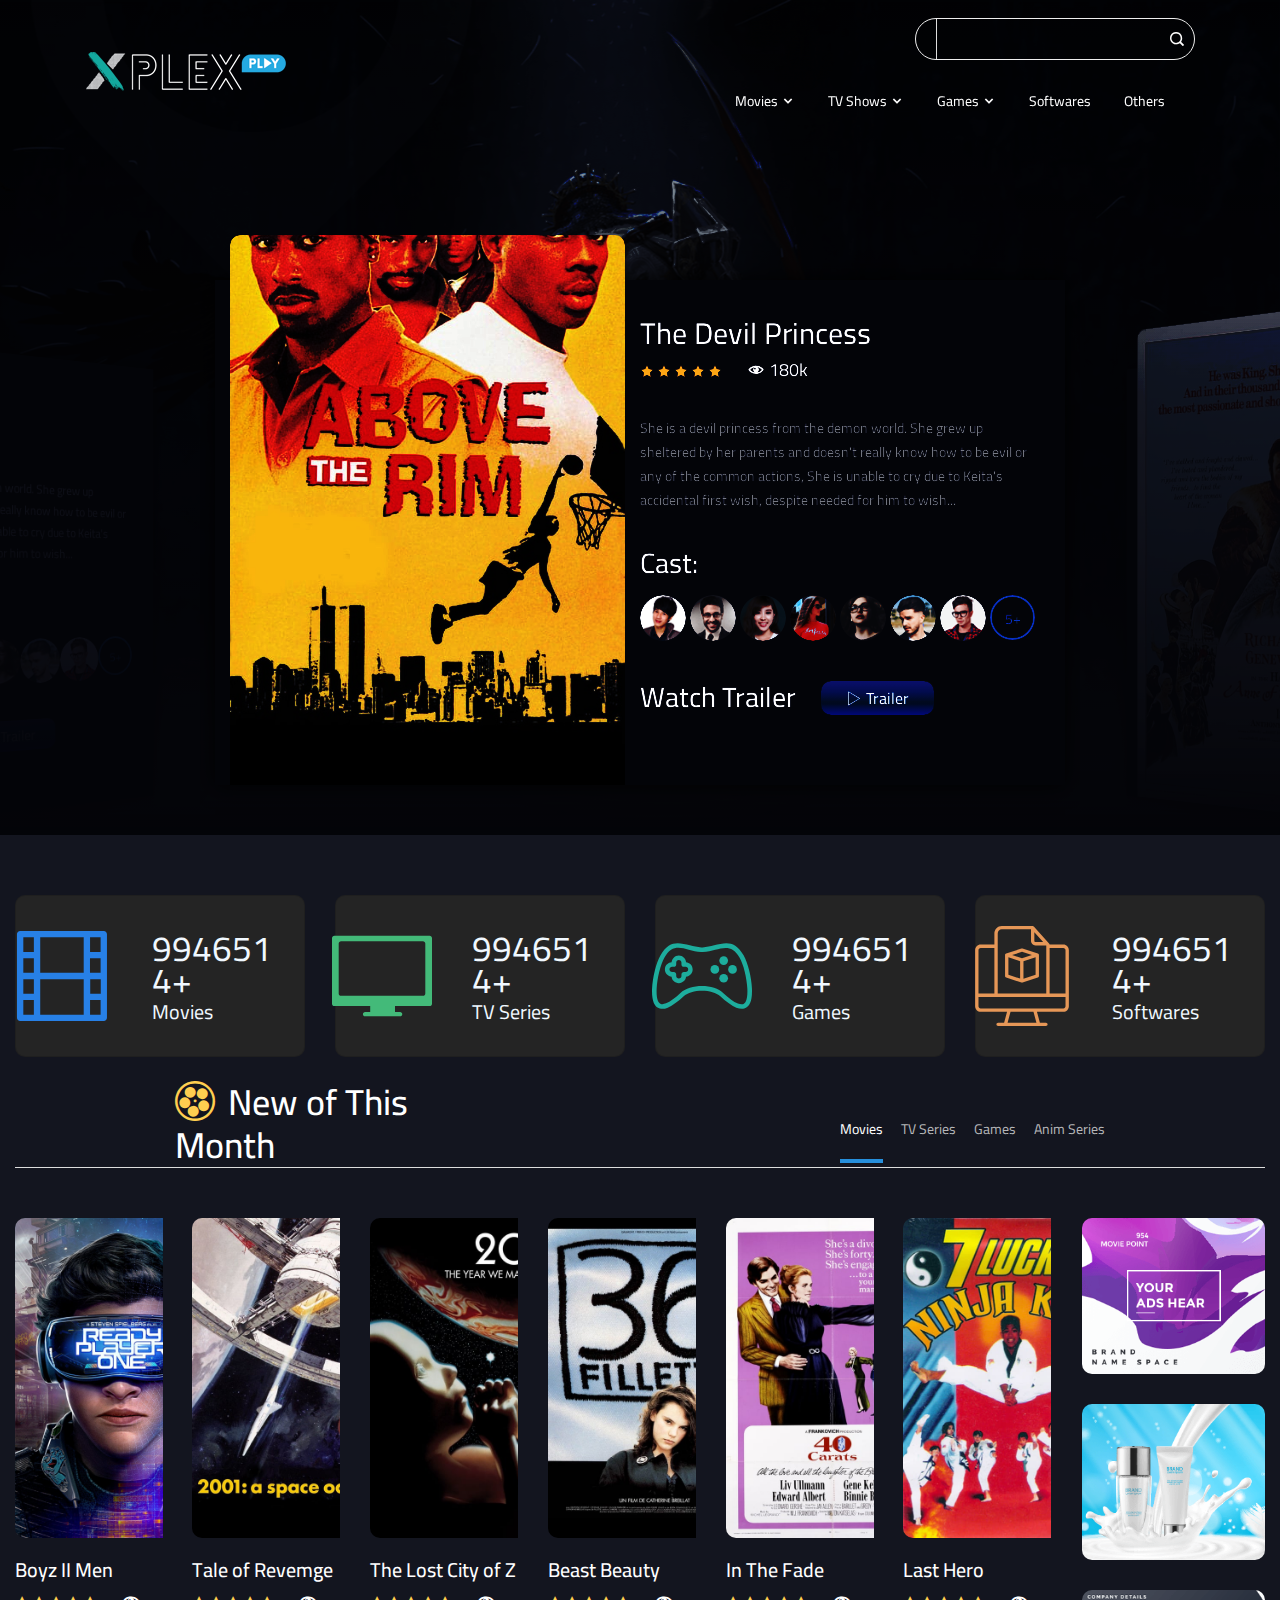
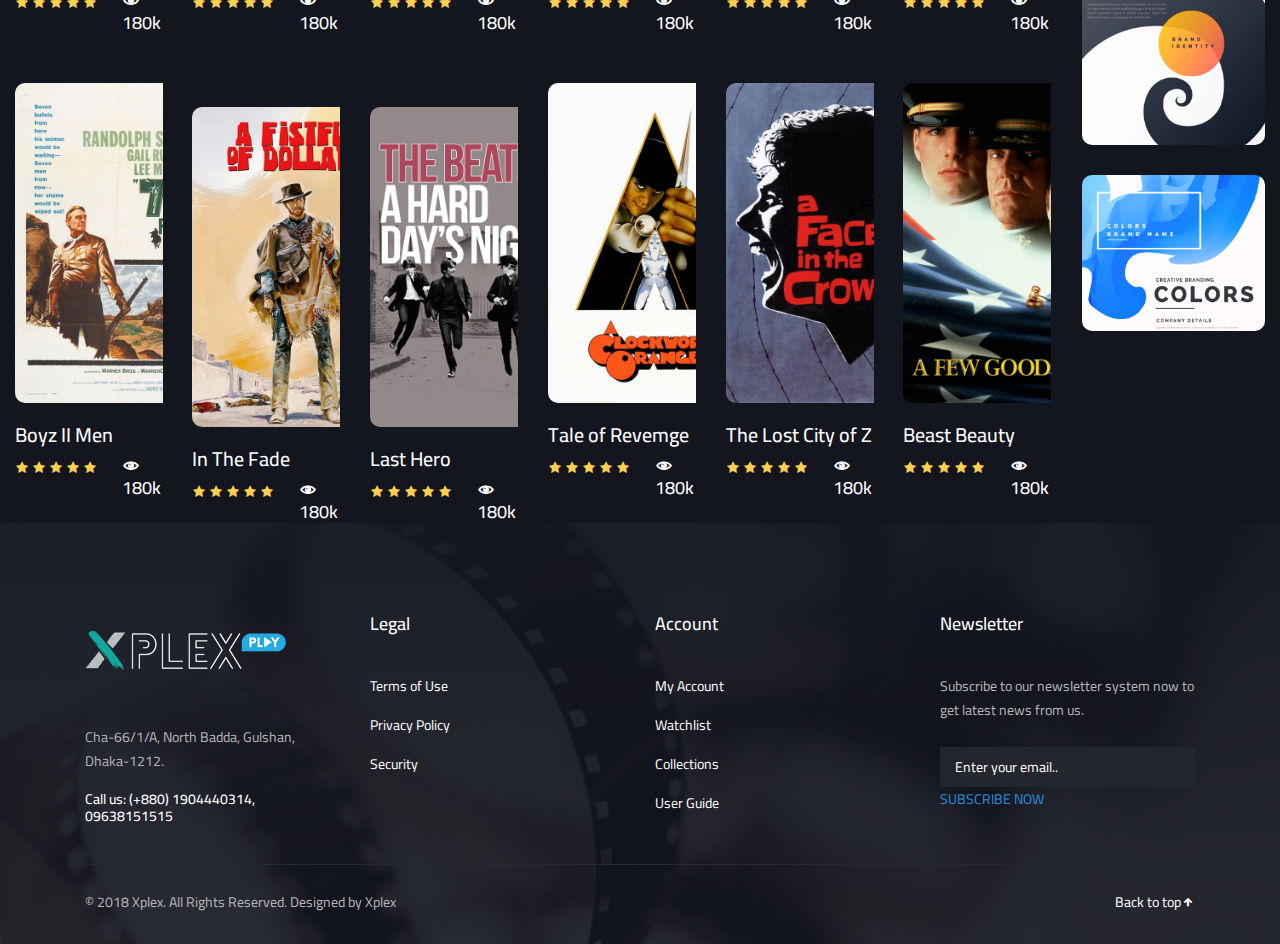
==== commit 04255584: "Update" ====
--- a/index.html
+++ b/index.html
@@ -1,992 +1,995 @@
 <!DOCTYPE HTML>
 <html lang="zxx">
-	<head>
-		<meta charset="UTF-8">
-		<meta http-equiv="X-UA-Compatible" content="IE=edge">
-		<meta name="viewport" content="width=device-width, initial-scale=1">
-		<title>Xplex - Entertainment Anywhere</title>
-		<!-- Favicon Icon -->
-		<link rel="icon" type="image/png" href="assets/img/favicon.png" />
-		<!-- Bootstrap CSS -->
-		<link rel="stylesheet" type="text/css" href="assets/css/bootstrap.min.css" media="all" />
-		<!-- Slick nav CSS -->
-		<link rel="stylesheet" type="text/css" href="assets/css/slicknav.min.css" media="all" />
-		<!-- Iconfont CSS -->
-		<link rel="stylesheet" type="text/css" href="assets/css/icofont.css" media="all" />
-		<!-- Owl carousel CSS -->
-		<link rel="stylesheet" type="text/css" href="assets/css/owl.carousel.css">
-		<!-- Popup CSS -->
-		<link rel="stylesheet" type="text/css" href="assets/css/magnific-popup.css">
-		<!-- Main style CSS -->
-		<link rel="stylesheet" type="text/css" href="assets/css/style.css" media="all" />
-		<!-- Responsive CSS -->
-		<link rel="stylesheet" type="text/css" href="assets/css/responsive.css" media="all" />
-		<!-- Animation CSS -->
-		<link rel="stylesheet" type="text/css" href="assets/css/loading.css" media="all" />
-		<!--[if lt IE 9]>
+
+<head>
+    <meta charset="UTF-8">
+    <meta http-equiv="X-UA-Compatible" content="IE=edge">
+    <meta name="viewport" content="width=device-width, initial-scale=1">
+    <title>Xplex - Entertainment Anywhere</title>
+    <!-- Favicon Icon -->
+    <link rel="icon" type="image/png" href="assets/img/favicon.png" />
+    <!-- Bootstrap CSS -->
+    <link rel="stylesheet" type="text/css" href="assets/css/bootstrap.min.css" media="all" />
+    <!-- Slick nav CSS -->
+    <link rel="stylesheet" type="text/css" href="assets/css/slicknav.min.css" media="all" />
+    <!-- Iconfont CSS -->
+    <link rel="stylesheet" type="text/css" href="assets/css/icofont.css" media="all" />
+    <!-- Owl carousel CSS -->
+    <link rel="stylesheet" type="text/css" href="assets/css/owl.carousel.css">
+    <!-- Popup CSS -->
+    <link rel="stylesheet" type="text/css" href="assets/css/magnific-popup.css">
+    <!-- Main style CSS -->
+    <link rel="stylesheet" type="text/css" href="assets/css/style.css" media="all" />
+    <!-- Responsive CSS -->
+    <link rel="stylesheet" type="text/css" href="assets/css/responsive.css" media="all" />
+    <!-- Animation CSS -->
+    <link rel="stylesheet" type="text/css" href="assets/css/loading.css" media="all" />
+    <!--[if lt IE 9]>
 		  <script src="https://oss.maxcdn.com/html5shiv/3.7.3/html5shiv.min.js"></script>
 		  <script src="https://oss.maxcdn.com/respond/1.4.2/respond.min.js"></script>
 		<![endif]-->
-	</head>
-	<body>
-		<!-- Page loader -->
-	    <div id="preloader"></div>
-		<!-- header section start -->
-		<header class="header">
-			<div class="container">
-				<div class="header-area">
-					<div class="logo">
-						<a href="index.html"><img src="assets/img/logo.png" alt="logo" /></a>
-					</div>
-					<div class="header-right">
-						<form action="#">
-							
-							<input type="text"/>
-							<button><i class="icofont icofont-search"></i></button>
-						</form>
-
-					</div>
-					<div class="menu-area">
-						<div class="responsive-menu"></div>
-					    <div class="mainmenu">
-                            <ul id="primary-menu">
-                                <li><a href="index-2.html">Movies <i class="icofont icofont-simple-down"></i></a>
-                                	<ul>
-
-										<li><a href="movies.html">English</a></li>
-										<li><a href="movie-details.html">Korean</a></li>
-										<li><a href="blog-details.html">Hindi</a></li>
-										<li><a href="movie-details.html">South Indian</a></li>
-										<li><a href="blog-details.html">Animation</a></li>
-										<li><a href="movie-details.html">Foreign Movies</a></li>
-										<li><a href="movie-details.html">3D Movies</a></li>
-									</ul>
-								</li>
-								
-                                <li><a href="movies.html">TV Shows <i class="icofont icofont-simple-down"></i></a>
-								<ul>
-
-										<li><a href="movies.html">TV Series</a></li>
-										<li><a href="movie-details.html">Anim Series</a></li>
-										<li><a href="blog-details.html">Award & TV Shows</a></li>
-										<li><a href="movie-details.html">WWE Wrestling</a></li>
-										
-									</ul>
-                                </li>
-                                <li><a href="movies.html">Games <i class="icofont icofont-simple-down"></i></a>
-								<ul>
-
-										<li><a href="blog-details.html">PC Games</a></li>
-										<li><a href="movie-details.html">Android Games</a></li>
-										<li><a href="blog-details.html">Console Games</a></li>
-										
-										
-									</ul>
-                                </li>
-                                <li><a href="top-movies.html">Softwares</a></li>
-                                <li><a href="blog.html">Others</a></li>
-	
-                                
-                            </ul>
-					    </div>
-					</div>
-				</div>
-			</div>
-		</header>
-		<div class="login-area">
-			<div class="login-box">
-				<a href="#"><i class="icofont icofont-close"></i></a>
-				<h2>LOGIN</h2>
-				<form action="#">
-					<h6>USERNAME OR EMAIL ADDRESS</h6>
-					<input type="text" />
-					<h6>PASSWORD</h6>
-					<input type="text" />
-					<div class="login-remember">
-						<input type="checkbox" />
-						<span>Remember Me</span>
-					</div>
-					<div class="login-signup">
-						<span>SIGNUP</span>
-					</div>
-					<a href="#" class="theme-btn">LOG IN</a>
-					<span>Or Via Social</span>
-					<div class="login-social">
-						<a href="#"><i class="icofont icofont-social-facebook"></i></a>
-						<a href="#"><i class="icofont icofont-social-twitter"></i></a>
-						<a href="#"><i class="icofont icofont-social-linkedin"></i></a>
-						<a href="#"><i class="icofont icofont-social-google-plus"></i></a>
-						<a href="#"><i class="icofont icofont-camera"></i></a>
-					</div>
-				</form>
-				
-			</div>
-		</div>
-<!-- header section end -->
-		<!-- hero area start -->
-		<section class="hero-area" id="home">
-			<div class="container">
-				<div class="hero-area-slider">
-					<div class="row hero-area-slide">
-						<div class="col-lg-6 col-md-5">
-							<div class="hero-area-content">
-								<img src="assets/img/posters/m23.jpg" alt="about" />
-							</div>
-						</div>
-						<div class="col-lg-6 col-md-7">
-							<div class="hero-area-content pr-50">
-								<h2>The Devil Princess</h2>
-								<div class="review">
-									<div class="author-review">
-										<i class="icofont icofont-star"></i>
-										<i class="icofont icofont-star"></i>
-										<i class="icofont icofont-star"></i>
-										<i class="icofont icofont-star"></i>
-										<i class="icofont icofont-star"></i>
-									</div>
-									<h4><i class="icofont icofont-eye"></i> 180k</h4>
-								</div>
-								<p>She is a devil princess from the demon world. She grew up sheltered by her parents and doesn't really know how to be evil or any of the common actions,   She is unable to cry due to Keita's accidental first wish, despite needed for him to wish...</p>
-								<h3>Cast:</h3>
-								<div class="slide-cast">
-									<div class="single-slide-cast">
-										<img src="assets/img/cast/cast1.png" alt="about" />
-									</div>
-									<div class="single-slide-cast">
-										<img src="assets/img/cast/cast2.png" alt="about" />
-									</div>
-									<div class="single-slide-cast">
-										<img src="assets/img/cast/cast3.png" alt="about" />
-									</div>
-									<div class="single-slide-cast">
-										<img src="assets/img/cast/cast4.png" alt="about" />
-									</div>
-									<div class="single-slide-cast">
-										<img src="assets/img/cast/cast5.png" alt="about" />
-									</div>
-									<div class="single-slide-cast">
-										<img src="assets/img/cast/cast6.png" alt="about" />
-									</div>
-									<div class="single-slide-cast">
-										<img src="assets/img/cast/cast7.png" alt="about" />
-									</div>
-									<div class="single-slide-cast text-center">
-										5+
-									</div>
-								</div>
-								<div class="slide-trailor">
-									<h3>Watch Trailer</h3>
-									<a class="theme-btn theme-btn2" href="#"><i class="icofont icofont-play"></i> Trailer</a>
-								</div>
-							</div>
-						</div>
-					</div>
-					<div class="row hero-area-slide">
-						<div class="col-lg-6 col-md-5">
-							<div class="hero-area-content">
-								<img src="assets/img/posters/m26.jpg" alt="about" />
-							</div>
-						</div>
-						<div class="col-lg-6 col-md-7">
-							<div class="hero-area-content pr-50">
-								<h2>Last Avatar</h2>
-								<div class="review">
-									<div class="author-review">
-										<i class="icofont icofont-star"></i>
-										<i class="icofont icofont-star"></i>
-										<i class="icofont icofont-star"></i>
-										<i class="icofont icofont-star"></i>
-										<i class="icofont icofont-star"></i>
-									</div>
-									<h4><i class="icofont icofont-eye"></i> 180k</h4>
-								</div>
-								<p>She is a devil princess from the demon world. She grew up sheltered by her parents and doesn't really know how to be evil or any of the common actions,   She is unable to cry due to Keita's accidental first wish, despite needed for him to wish...</p>
-								<h3>Cast:</h3>
-								<div class="slide-cast">
-									<div class="single-slide-cast">
-										<img src="assets/img/cast/cast1.png" alt="about" />
-									</div>
-									<div class="single-slide-cast">
-										<img src="assets/img/cast/cast2.png" alt="about" />
-									</div>
-									<div class="single-slide-cast">
-										<img src="assets/img/cast/cast3.png" alt="about" />
-									</div>
-									<div class="single-slide-cast">
-										<img src="assets/img/cast/cast4.png" alt="about" />
-									</div>
-									<div class="single-slide-cast">
-										<img src="assets/img/cast/cast5.png" alt="about" />
-									</div>
-									<div class="single-slide-cast">
-										<img src="assets/img/cast/cast6.png" alt="about" />
-									</div>
-									<div class="single-slide-cast">
-										<img src="assets/img/cast/cast7.png" alt="about" />
-									</div>
-									<div class="single-slide-cast text-center">
-										5+
-									</div>
-								</div>
-								<div class="slide-trailor">
-									<h3>Watch Trailer</h3>
-									<a class="theme-btn theme-btn2" href="#"><i class="icofont icofont-play"></i> Trailer</a>
-								</div>
-							</div>
-						</div>
-					</div>
-					<div class="row hero-area-slide">
-						<div class="col-lg-6 col-md-5">
-							<div class="hero-area-content">
-								<img src="assets/img/posters/m45.jpg" alt="about" />
-							</div>
-						</div>
-						<div class="col-lg-6 col-md-7">
-							<div class="hero-area-content pr-50">
-								<h2>The Deer God</h2>
-								<div class="review">
-									<div class="author-review">
-										<i class="icofont icofont-star"></i>
-										<i class="icofont icofont-star"></i>
-										<i class="icofont icofont-star"></i>
-										<i class="icofont icofont-star"></i>
-										<i class="icofont icofont-star"></i>
-									</div>
-									<h4><i class="icofont icofont-eye"></i> 180k</h4>
-								</div>
-								<p>She is a devil princess from the demon world. She grew up sheltered by her parents and doesn't really know how to be evil or any of the common actions,   She is unable to cry due to Keita's accidental first wish, despite needed for him to wish...</p>
-								<h3>Cast:</h3>
-								<div class="slide-cast">
-									<div class="single-slide-cast">
-										<img src="assets/img/cast/cast1.png" alt="about" />
-									</div>
-									<div class="single-slide-cast">
-										<img src="assets/img/cast/cast2.png" alt="about" />
-									</div>
-									<div class="single-slide-cast">
-										<img src="assets/img/cast/cast3.png" alt="about" />
-									</div>
-									<div class="single-slide-cast">
-										<img src="assets/img/cast/cast4.png" alt="about" />
-									</div>
-									<div class="single-slide-cast">
-										<img src="assets/img/cast/cast5.png" alt="about" />
-									</div>
-									<div class="single-slide-cast">
-										<img src="assets/img/cast/cast6.png" alt="about" />
-									</div>
-									<div class="single-slide-cast">
-										<img src="assets/img/cast/cast7.png" alt="about" />
-									</div>
-									<div class="single-slide-cast text-center">
-										5+
-									</div>
-								</div>
-								<div class="slide-trailor">
-									<h3>Watch Trailer</h3>
-									<a class="theme-btn theme-btn2" href="#"><i class="icofont icofont-play"></i> Trailer</a>
-								</div>
-							</div>
-						</div>
-					</div>
-					<div class="row hero-area-slide">
-						<div class="col-lg-6 col-md-5">
-							<div class="hero-area-content">
-								<img src="assets/img/posters/m55.jpg" alt="about" />
-							</div>
-						</div>
-						<div class="col-lg-6 col-md-7">
-							<div class="hero-area-content pr-50">
-								<h2>The Deer God</h2>
-								<div class="review">
-									<div class="author-review">
-										<i class="icofont icofont-star"></i>
-										<i class="icofont icofont-star"></i>
-										<i class="icofont icofont-star"></i>
-										<i class="icofont icofont-star"></i>
-										<i class="icofont icofont-star"></i>
-									</div>
-									<h4><i class="icofont icofont-eye"></i> 180k</h4>
-								</div>
-								<p>She is a devil princess from the demon world. She grew up sheltered by her parents and doesn't really know how to be evil or any of the common actions,   She is unable to cry due to Keita's accidental first wish, despite needed for him to wish...</p>
-								<h3>Cast:</h3>
-								<div class="slide-cast">
-									<div class="single-slide-cast">
-										<img src="assets/img/cast/cast1.png" alt="about" />
-									</div>
-									<div class="single-slide-cast">
-										<img src="assets/img/cast/cast2.png" alt="about" />
-									</div>
-									<div class="single-slide-cast">
-										<img src="assets/img/cast/cast3.png" alt="about" />
-									</div>
-									<div class="single-slide-cast">
-										<img src="assets/img/cast/cast4.png" alt="about" />
-									</div>
-									<div class="single-slide-cast">
-										<img src="assets/img/cast/cast5.png" alt="about" />
-									</div>
-									<div class="single-slide-cast">
-										<img src="assets/img/cast/cast6.png" alt="about" />
-									</div>
-									<div class="single-slide-cast">
-										<img src="assets/img/cast/cast7.png" alt="about" />
-									</div>
-									<div class="single-slide-cast text-center">
-										5+
-									</div>
-								</div>
-								<div class="slide-trailor">
-									<h3>Watch Trailer</h3>
-									<a class="theme-btn theme-btn2" href="#"><i class="icofont icofont-play"></i> Trailer</a>
-								</div>
-							</div>
-						</div>
-					</div>
-					<div class="row hero-area-slide">
-						<div class="col-lg-6 col-md-5">
-							<div class="hero-area-content">
-								<img src="assets/img/posters/m50.jpg" alt="about" />
-							</div>
-						</div>
-						<div class="col-lg-6 col-md-7">
-							<div class="hero-area-content pr-50">
-								<h2>The Deer God</h2>
-								<div class="review">
-									<div class="author-review">
-										<i class="icofont icofont-star"></i>
-										<i class="icofont icofont-star"></i>
-										<i class="icofont icofont-star"></i>
-										<i class="icofont icofont-star"></i>
-										<i class="icofont icofont-star"></i>
-									</div>
-									<h4><i class="icofont icofont-eye"></i> 180k</h4>
-								</div>
-								<p>She is a devil princess from the demon world. She grew up sheltered by her parents and doesn't really know how to be evil or any of the common actions,   She is unable to cry due to Keita's accidental first wish, despite needed for him to wish...</p>
-								<h3>Cast:</h3>
-								<div class="slide-cast">
-									<div class="single-slide-cast">
-										<img src="assets/img/cast/cast1.png" alt="about" />
-									</div>
-									<div class="single-slide-cast">
-										<img src="assets/img/cast/cast2.png" alt="about" />
-									</div>
-									<div class="single-slide-cast">
-										<img src="assets/img/cast/cast3.png" alt="about" />
-									</div>
-									<div class="single-slide-cast">
-										<img src="assets/img/cast/cast4.png" alt="about" />
-									</div>
-									<div class="single-slide-cast">
-										<img src="assets/img/cast/cast5.png" alt="about" />
-									</div>
-									<div class="single-slide-cast">
-										<img src="assets/img/cast/cast6.png" alt="about" />
-									</div>
-									<div class="single-slide-cast">
-										<img src="assets/img/cast/cast7.png" alt="about" />
-									</div>
-									<div class="single-slide-cast text-center">
-										5+
-									</div>
-								</div>
-								<div class="slide-trailor">
-									<h3>Watch Trailer</h3>
-									<a class="theme-btn theme-btn2" href="#"><i class="icofont icofont-play"></i> Trailer</a>
-								</div>
-							</div>
-						</div>
-					</div>
-				</div>
-				<div class="hero-area-thumb">
-					<div class="thumb-prev">
-						<div class="row hero-area-slide">
-							<div class="col-lg-6">
-								<div class="hero-area-content">
-									<img src="assets/img/posters/m10.jpg" alt="about" />
-								</div>
-							</div>
-							<div class="col-lg-6">
-								<div class="hero-area-content pr-50">
-									<h2>Last Avatar</h2>
-									<div class="review">
-										<div class="author-review">
-											<i class="icofont icofont-star"></i>
-											<i class="icofont icofont-star"></i>
-											<i class="icofont icofont-star"></i>
-											<i class="icofont icofont-star"></i>
-											<i class="icofont icofont-star"></i>
-										</div>
-										<h4><i class="icofont icofont-eye"></i> 180k</h4>
-									</div>
-									<p>She is a devil princess from the demon world. She grew up sheltered by her parents and doesn't really know how to be evil or any of the common actions,   She is unable to cry due to Keita's accidental first wish, despite needed for him to wish...</p>
-									<h3>Cast:</h3>
-									<div class="slide-cast">
-										<div class="single-slide-cast">
-											<img src="assets/img/cast/cast1.png" alt="about" />
-										</div>
-										<div class="single-slide-cast">
-											<img src="assets/img/cast/cast2.png" alt="about" />
-										</div>
-										<div class="single-slide-cast">
-											<img src="assets/img/cast/cast3.png" alt="about" />
-										</div>
-										<div class="single-slide-cast">
-											<img src="assets/img/cast/cast4.png" alt="about" />
-										</div>
-										<div class="single-slide-cast">
-											<img src="assets/img/cast/cast5.png" alt="about" />
-										</div>
-										<div class="single-slide-cast">
-											<img src="assets/img/cast/cast6.png" alt="about" />
-										</div>
-										<div class="single-slide-cast">
-											<img src="assets/img/cast/cast7.png" alt="about" />
-										</div>
-										<div class="single-slide-cast text-center">
-											5+
-										</div>
-									</div>
-									<div class="slide-trailor">
-										<h3>Watch Trailer</h3>
-										<a class="theme-btn theme-btn2" href="#"><i class="icofont icofont-play"></i> Trailer</a>
-									</div>
-								</div>
-							</div>
-						</div>
-					</div>
-					<div class="thumb-next">
-						<div class="row hero-area-slide">
-							<div class="col-lg-6">
-								<div class="hero-area-content">
-									<img src="assets/img/posters/m44.jpg" alt="about" />
-								</div>
-							</div>
-							<div class="col-lg-6">
-								<div class="hero-area-content pr-50">
-									<h2>The Deer God</h2>
-									<div class="review">
-										<div class="author-review">
-											<i class="icofont icofont-star"></i>
-											<i class="icofont icofont-star"></i>
-											<i class="icofont icofont-star"></i>
-											<i class="icofont icofont-star"></i>
-											<i class="icofont icofont-star"></i>
-										</div>
-										<h4><i class="icofont icofont-eye"></i> 180k</h4>
-									</div>
-									<p>She is a devil princess from the demon world. She grew up sheltered by her parents and doesn't really know how to be evil or any of the common actions,   She is unable to cry due to Keita's accidental first wish, despite needed for him to wish...</p>
-									<h3>Cast:</h3>
-									<div class="slide-cast">
-										<div class="single-slide-cast">
-											<img src="assets/img/cast/cast1.png" alt="about" />
-										</div>
-										<div class="single-slide-cast">
-											<img src="assets/img/cast/cast2.png" alt="about" />
-										</div>
-										<div class="single-slide-cast">
-											<img src="assets/img/cast/cast3.png" alt="about" />
-										</div>
-										<div class="single-slide-cast">
-											<img src="assets/img/cast/cast4.png" alt="about" />
-										</div>
-										<div class="single-slide-cast">
-											<img src="assets/img/cast/cast5.png" alt="about" />
-										</div>
-										<div class="single-slide-cast">
-											<img src="assets/img/cast/cast6.png" alt="about" />
-										</div>
-										<div class="single-slide-cast">
-											<img src="assets/img/cast/cast7.png" alt="about" />
-										</div>
-										<div class="single-slide-cast text-center">
-											5+
-										</div>
-									</div>
-									<div class="slide-trailor">
-										<h3>Watch Trailer</h3>
-										<a class="theme-btn theme-btn2" href="#"><i class="icofont icofont-play"></i> Trailer</a>
-									</div>
-								</div>
-							</div>
-						</div>
-					</div>
-				</div>
-			</div>
-		</section><!-- hero area end -->
-		<!-- portfolio section start -->
-		<section class="portfolio-area pt-60">
-			<div class="container-fluid">
-					<div class="row" style="cursor: pointer;" id="collection" >
-							<div class="col-lg-3">
-									<div class="card" style=" background-color: #242424; border-radius: 10px; margin: auto;">
-											<div class="card-body">
-											  <div class="row" >
-												<div class="col-lg-5" >
-														<img src="assets/img/film.svg" class="ld ld-swim" width="100px" alt="Norway" style="float:right; margin: 10px; " >
-						
-												</div>
-												<div class="col-lg-7" style="padding-top: 20px;" >
-														<span style="font-size: 35px; color: aliceblue" >9946514+ </span><br>
-															<span style="font-size: 20px; color: aliceblue" >Movies</span>
-													
-													
-													</div>
-											  </div>
-											</div>
-										  </div>
-							</div>
-							<div class="col-lg-3">
-								<div class="card" style=" background-color: #242424; border-radius: 10px; margin: auto;">
-									<div class="card-body">
-									  <div class="row" >
-										<div class="col-lg-5" >
-												<img src="assets/img/tv.svg" class="ld ld-jump" width="100px" alt="Norway" style="float:right; margin: 10px; " >
-						
-										</div>
-										<div class="col-lg-7" style="padding-top: 20px;" >
-												<span style="font-size: 35px; color: aliceblue" >9946514+ </span><br>
-													<span style="font-size: 20px; color: aliceblue" >TV Series</span>
-											
-											
-											</div>
-									  </div>
-									</div>
-								  </div>
-							</div>
-							<div class="col-lg-3">
-								<div class="card" style=" background-color: #242424; border-radius: 10px; margin: auto;">
-									<div class="card-body">
-									  <div class="row" >
-										<div class="col-lg-5" >
-												<img src="assets/img/game.svg" class="ld ld-breath" width="100px" alt="Norway" style="float:right; margin: 10px; " >
-						
-										</div>
-										<div class="col-lg-7" style="padding-top: 20px;" >
-												<span style="font-size: 35px; color: aliceblue" >9946514+ </span><br>
-													<span style="font-size: 20px; color: aliceblue" >Games</span>
-											
-											
-											</div>
-									  </div>
-									</div>
-								  </div>
-							</div>
-							<div class="col-lg-3">
-								<div class="card" style=" background-color: #242424; border-radius: 10px; margin: auto;">
-									<div class="card-body">
-									  <div class="row" >
-										<div class="col-lg-5" >
-												<img src="assets/img/software.svg" class="ld ld-jingle" width="100px" alt="Norway" style="float:right; margin: 10px; " >
-						
-										</div>
-										<div class="col-lg-7" style="padding-top: 20px;" >
-												<span style="font-size: 35px; color: aliceblue" >9946514+ </span><br>
-													<span style="font-size: 20px; color: aliceblue" >Softwares</span>
-											
-											
-											</div>
-									  </div>
-									</div>
-								  </div>
-							</div>
-										</div>
-										<br>
-				<div class="row flexbox-center">
-					<div class="col-lg-3 text-center text-lg-left">
-					    <div class="section-title">
-							<h1><i class="icofont icofont-movie"></i> New of This Month</h1>
-						</div>
-					</div>
-					<div class="col-lg-6 text-center text-lg-right">
-					    <div class="portfolio-menu">
-							<ul>
-								<li data-filter="*" class="active">Movies</li>
-								<li data-filter=".soon">TV Series</li>
-								<li data-filter=".top">Games</li>
-								<li data-filter=".released">Anim Series</li>
-							</ul>
-						</div>
-					</div>
-				</div>
-				<hr />
-				<div class="row">
-					<div class="col-lg-10">
-						<div class="row portfolio-item">
-							<div class="col-lg-2 col-md-3 col-sm-6 soon released">
-								<div class="single-portfolio">
-									<div class="single-portfolio-img">
-										<img class="cropped" style="border-radius: 10px;" src="assets/img/posters/m1.jpg" alt="portfolio" />
-										<a href="https://www.youtube.com/watch?v=RZXnugbhw_4" class="popup-youtube">
-											<i class="icofont icofont-ui-play"></i>
-										</a>
-									</div>
-									<div class="portfolio-content">
-										<h2 style="font-size: 20px">Boyz II Men</h2>
-										<div class="review">
-											<div class="author-review">
-												<i class="icofont icofont-star"></i>
-												<i class="icofont icofont-star"></i>
-												<i class="icofont icofont-star"></i>
-												<i class="icofont icofont-star"></i>
-												<i class="icofont icofont-star"></i>
-											</div>
-											<h4><i class="icofont icofont-eye"></i> 180k</h4>
-										</div>
-									</div>
-								</div>
-							</div>
-							<div class="col-lg-2 col-md-3 col-sm-6 top">
-								<div class="single-portfolio">
-									<div class="single-portfolio-img">
-										<img class="cropped" style="border-radius:10px;"  src="assets/img/posters/m2.jpg" alt="portfolio" />
-										<a href="https://www.youtube.com/watch?v=RZXnugbhw_4" class="popup-youtube">
-											<i class="icofont icofont-ui-play"></i>
-										</a>
-									</div>
-									<div class="portfolio-content">
-										<h2 style="font-size: 20px">Tale of Revemge</h2>
-										<div class="review">
-											<div class="author-review">
-												<i class="icofont icofont-star"></i>
-												<i class="icofont icofont-star"></i>
-												<i class="icofont icofont-star"></i>
-												<i class="icofont icofont-star"></i>
-												<i class="icofont icofont-star"></i>
-											</div>
-											<h4><i class="icofont icofont-eye"></i> 180k</h4>
-										</div>
-									</div>
-								</div>
-							</div>
-							<div class="col-lg-2 col-md-3 col-sm-6 soon">
-								<div class="single-portfolio">
-									<div class="single-portfolio-img">
-											<img class="cropped" style="border-radius:10px;"  src="assets/img/posters/m3.jpg" alt="portfolio" />
-										<a href="https://www.youtube.com/watch?v=RZXnugbhw_4" class="popup-youtube">
-											<i class="icofont icofont-ui-play"></i>
-										</a>
-									</div>
-									<div class="portfolio-content">
-										<h2 style="font-size: 20px">The Lost City of Z</h2>
-										<div class="review">
-											<div class="author-review">
-												<i class="icofont icofont-star"></i>
-												<i class="icofont icofont-star"></i>
-												<i class="icofont icofont-star"></i>
-												<i class="icofont icofont-star"></i>
-												<i class="icofont icofont-star"></i>
-											</div>
-											<h4><i class="icofont icofont-eye"></i> 180k</h4>
-										</div>
-									</div>
-								</div>
-							</div>
-							<div class="col-lg-2 col-md-3 col-sm-6 top released">
-								<div class="single-portfolio">
-									<div class="single-portfolio-img">
-											<img class="cropped" style="border-radius:10px;"  src="assets/img/posters/m4.jpg" alt="portfolio" />
-										<a href="https://www.youtube.com/watch?v=RZXnugbhw_4" class="popup-youtube">
-											<i class="icofont icofont-ui-play"></i>
-										</a>
-									</div>
-									<div class="portfolio-content">
-										<h2 style="font-size: 20px">Beast Beauty</h2>
-										<div class="review">
-											<div class="author-review">
-												<i class="icofont icofont-star"></i>
-												<i class="icofont icofont-star"></i>
-												<i class="icofont icofont-star"></i>
-												<i class="icofont icofont-star"></i>
-												<i class="icofont icofont-star"></i>
-											</div>
-											<h4><i class="icofont icofont-eye"></i> 180k</h4>
-										</div>
-									</div>
-								</div>
-							</div>
-							<div class="col-lg-2 col-md-3 col-sm-6 released">
-								<div class="single-portfolio">
-									<div class="single-portfolio-img">
-											<img class="cropped" style="border-radius:10px;"  src="assets/img/posters/m5.jpg" alt="portfolio" />
-										<a href="https://www.youtube.com/watch?v=RZXnugbhw_4" class="popup-youtube">
-											<i class="icofont icofont-ui-play"></i>
-										</a>
-									</div>
-									<div class="portfolio-content">
-										<h2 style="font-size: 20px">In The Fade</h2>
-										<div class="review">
-											<div class="author-review">
-												<i class="icofont icofont-star"></i>
-												<i class="icofont icofont-star"></i>
-												<i class="icofont icofont-star"></i>
-												<i class="icofont icofont-star"></i>
-												<i class="icofont icofont-star"></i>
-											</div>
-											<h4><i class="icofont icofont-eye"></i> 180k</h4>
-										</div>
-									</div>
-								</div>
-							</div>
-							<div class="col-lg-2 col-md-3 col-sm-6 soon top">
-								<div class="single-portfolio">
-									<div class="single-portfolio-img">
-											<img class="cropped" style="border-radius:10px;"  src="assets/img/posters/m6.jpg" alt="portfolio" />
-										<a href="https://www.youtube.com/watch?v=RZXnugbhw_4" class="popup-youtube">
-											<i class="icofont icofont-ui-play"></i>
-										</a>
-									</div>
-									<div class="portfolio-content">
-										<h2 style="font-size: 20px">Last Hero</h2>
-										<div class="review">
-											<div class="author-review">
-												<i class="icofont icofont-star"></i>
-												<i class="icofont icofont-star"></i>
-												<i class="icofont icofont-star"></i>
-												<i class="icofont icofont-star"></i>
-												<i class="icofont icofont-star"></i>
-											</div>
-											<h4><i class="icofont icofont-eye"></i> 180k</h4>
-										</div>
-									</div>
-								</div>
-							</div>
-
-							<div class="col-lg-2 col-md-3 col-sm-6 soon released">
-								<div class="single-portfolio">
-									<div class="single-portfolio-img">
-											<img class="cropped" style="border-radius:10px;"  src="assets/img/posters/m7.jpg" alt="portfolio" />
-										<a href="https://www.youtube.com/watch?v=RZXnugbhw_4" class="popup-youtube">
-											<i class="icofont icofont-ui-play"></i>
-										</a>
-									</div>
-									<div class="portfolio-content">
-										<h2 style="font-size: 20px">Boyz II Men</h2>
-										<div class="review">
-											<div class="author-review">
-												<i class="icofont icofont-star"></i>
-												<i class="icofont icofont-star"></i>
-												<i class="icofont icofont-star"></i>
-												<i class="icofont icofont-star"></i>
-												<i class="icofont icofont-star"></i>
-											</div>
-											<h4><i class="icofont icofont-eye"></i> 180k</h4>
-										</div>
-									</div>
-								</div>
-							</div>
-							<div class="col-lg-2 col-md-3 col-sm-6 top">
-								<div class="single-portfolio">
-									<div class="single-portfolio-img">
-											<img class="cropped" style="border-radius:10px;"  src="assets/img/posters/m8.jpg" alt="portfolio" />
-										<a href="https://www.youtube.com/watch?v=RZXnugbhw_4" class="popup-youtube">
-											<i class="icofont icofont-ui-play"></i>
-										</a>
-									</div>
-									<div class="portfolio-content">
-										<h2 style="font-size: 20px">Tale of Revemge</h2>
-										<div class="review">
-											<div class="author-review">
-												<i class="icofont icofont-star"></i>
-												<i class="icofont icofont-star"></i>
-												<i class="icofont icofont-star"></i>
-												<i class="icofont icofont-star"></i>
-												<i class="icofont icofont-star"></i>
-											</div>
-											<h4><i class="icofont icofont-eye"></i> 180k</h4>
-										</div>
-									</div>
-								</div>
-							</div>
-							<div class="col-lg-2 col-md-3 col-sm-6 soon">
-								<div class="single-portfolio">
-									<div class="single-portfolio-img">
-											<img class="cropped" style="border-radius:10px;"  src="assets/img/posters/m9.jpg" alt="portfolio" />
-										<a href="https://www.youtube.com/watch?v=RZXnugbhw_4" class="popup-youtube">
-											<i class="icofont icofont-ui-play"></i>
-										</a>
-									</div>
-									<div class="portfolio-content">
-										<h2 style="font-size: 20px">The Lost City of Z</h2>
-										<div class="review">
-											<div class="author-review">
-												<i class="icofont icofont-star"></i>
-												<i class="icofont icofont-star"></i>
-												<i class="icofont icofont-star"></i>
-												<i class="icofont icofont-star"></i>
-												<i class="icofont icofont-star"></i>
-											</div>
-											<h4><i class="icofont icofont-eye"></i> 180k</h4>
-										</div>
-									</div>
-								</div>
-							</div>
-							<div class="col-lg-2 col-md-3 col-sm-6 top released">
-								<div class="single-portfolio">
-									<div class="single-portfolio-img">
-											<img class="cropped" style="border-radius:10px;"  src="assets/img/posters/m10.jpg" alt="portfolio" />
-										<a href="https://www.youtube.com/watch?v=RZXnugbhw_4" class="popup-youtube">
-											<i class="icofont icofont-ui-play"></i>
-										</a>
-									</div>
-									<div class="portfolio-content">
-										<h2 style="font-size: 20px">Beast Beauty</h2>
-										<div class="review">
-											<div class="author-review">
-												<i class="icofont icofont-star"></i>
-												<i class="icofont icofont-star"></i>
-												<i class="icofont icofont-star"></i>
-												<i class="icofont icofont-star"></i>
-												<i class="icofont icofont-star"></i>
-											</div>
-											<h4><i class="icofont icofont-eye"></i> 180k</h4>
-										</div>
-									</div>
-								</div>
-							</div>
-							<div class="col-lg-2 col-md-3 col-sm-6 released">
-								<div class="single-portfolio">
-									<div class="single-portfolio-img">
-											<img class="cropped" style="border-radius:10px;"  src="assets/img/posters/m11.jpg" alt="portfolio" />
-										<a href="https://www.youtube.com/watch?v=RZXnugbhw_4" class="popup-youtube">
-											<i class="icofont icofont-ui-play"></i>
-										</a>
-									</div>
-									<div class="portfolio-content">
-										<h2 style="font-size: 20px">In The Fade</h2>
-										<div class="review">
-											<div class="author-review">
-												<i class="icofont icofont-star"></i>
-												<i class="icofont icofont-star"></i>
-												<i class="icofont icofont-star"></i>
-												<i class="icofont icofont-star"></i>
-												<i class="icofont icofont-star"></i>
-											</div>
-											<h4><i class="icofont icofont-eye"></i> 180k</h4>
-										</div>
-									</div>
-								</div>
-							</div>
-							<div class="col-lg-2 col-md-3 col-sm-6 soon top">
-								<div class="single-portfolio">
-									<div class="single-portfolio-img">
-											<img class="cropped" style="border-radius:10px;"  src="assets/img/posters/m12.jpg" alt="portfolio" />
-										<a href="https://www.youtube.com/watch?v=RZXnugbhw_4" class="popup-youtube">
-											<i class="icofont icofont-ui-play"></i>
-										</a>
-									</div>
-									<div class="portfolio-content">
-										<h2 style="font-size: 20px">Last Hero</h2>
-										<div class="review">
-											<div class="author-review">
-												<i class="icofont icofont-star"></i>
-												<i class="icofont icofont-star"></i>
-												<i class="icofont icofont-star"></i>
-												<i class="icofont icofont-star"></i>
-												<i class="icofont icofont-star"></i>
-											</div>
-											<h4><i class="icofont icofont-eye"></i> 180k</h4>
-										</div>
-									</div>
-								</div>
-							</div>
-						</div>
-						
-						
-						
-					</div>
-					<div class="col-lg-2 text-center text-lg-left">
-					    <div class="portfolio-sidebar">
-							<img width="100%" src="assets/img/sidebar/sidebar1.png" alt="sidebar" />
-							<img width="100%" src="assets/img/sidebar/sidebar2.png" alt="sidebar" />
-							<img width="100%" src="assets/img/sidebar/sidebar3.png" alt="sidebar" />
-							<img width="100%" src="assets/img/sidebar/sidebar4.png" alt="sidebar" />
-						</div>
-					</div>
-				</div>
-			</div>
-		</section><!-- portfolio section end -->
-		<!-- video section start -->
-		
-
-		<!-- footer section start -->
-		<footer class="footer">
-			<div class="container">
-				<div class="row">
-                    <div class="col-lg-3 col-md-3 col-sm-6">
-						<div class="widget">
-							<img src="assets/img/logo.png" alt="about" />
-							<p>Cha-66/1/A, North Badda,
-Gulshan, Dhaka-1212.</p>
-							<h6><span>Call us: </span>(+880) 1904440314, 09638151515</h6>
-						</div>
-                    </div>
-                    <div class="col-lg-3 col-md-3 col-sm-6">
-						<div class="widget">
-							<h4>Legal</h4>
-							<ul>
-								<li><a href="#">Terms of Use</a></li>
-								<li><a href="#">Privacy Policy</a></li>
-								<li><a href="#">Security</a></li>
-							</ul>
-						</div>
-                    </div>
-                    <div class="col-lg-3 col-md-3 col-sm-6">
-						<div class="widget">
-							<h4>Account</h4>
-							<ul>
-								<li><a href="#">My Account</a></li>
-								<li><a href="#">Watchlist</a></li>
-								<li><a href="#">Collections</a></li>
-								<li><a href="#">User Guide</a></li>
-							</ul>
-						</div>
-                    </div>
-                    <div class="col-lg-3 col-md-3 col-sm-6">
-						<div class="widget">
-							<h4>Newsletter</h4>
-							<p>Subscribe to our newsletter system now to get latest news from us.</p>
-							<form action="#">
-								<input type="text" placeholder="Enter your email.."/>
-								<button>SUBSCRIBE NOW</button>
-							</form>
-						</div>
-                    </div>
-				</div>
-				<hr />
-			</div>
-			<div class="copyright">
-				<div class="container">
-					<div class="row">
-						<div class="col-lg-6 text-center text-lg-left">
-							<div class="copyright-content">
-								<p>&copy; 2018 Xplex. All Rights Reserved. Designed by Xplex</p>
-							</div>
-						</div>
-						<div class="col-lg-6 text-center text-lg-right">
-							<div class="copyright-content">
-								<a href="#" class="scrollToTop">
-									Back to top<i class="icofont icofont-arrow-up"></i>
-								</a>
-							</div>
-						</div>
-					</div>
-				</div>
-			</div>
-		</footer><!-- footer section end -->
-		<!-- jquery main JS -->
-		<script src="assets/js/jquery.min.js"></script>
-		<!-- Bootstrap JS -->
-		<script src="assets/js/bootstrap.min.js"></script>
-		<!-- Slick nav JS -->
-		<script src="assets/js/jquery.slicknav.min.js"></script>
-		<!-- owl carousel JS -->
-		<script src="assets/js/owl.carousel.min.js"></script>
-		<!-- Popup JS -->
-		<script src="assets/js/jquery.magnific-popup.min.js"></script>
-		<!-- Isotope JS -->
-		<script src="assets/js/isotope.pkgd.min.js"></script>
-		<!-- main JS -->
-		<script src="assets/js/main.js"></script>
-	</body>
-</html>+</head>
+
+<body>
+    <!-- Page loader -->
+    <div id="preloader"></div>
+    <!-- header section start -->
+    <header class="header">
+        <div class="container">
+            <div class="header-area">
+                <div class="logo">
+                    <a href="index.html"><img src="assets/img/logo.png" alt="logo" /></a>
+                </div>
+                <div class="header-right">
+                    <form action="#">
+
+                        <input type="text" />
+                        <button><i class="icofont icofont-search"></i></button>
+                    </form>
+
+                </div>
+                <div class="menu-area">
+                    <div class="responsive-menu"></div>
+                    <div class="mainmenu">
+                        <ul id="primary-menu">
+                            <li><a href="index.html">Movies <i class="icofont icofont-simple-down"></i></a>
+                                <ul>
+
+                                    <li><a href="movies.html">English</a></li>
+                                    <li><a href="movie-details.html">Korean</a></li>
+                                    <li><a href="blog-details.html">Hindi</a></li>
+                                    <li><a href="movie-details.html">South Indian</a></li>
+                                    <li><a href="blog-details.html">Animation</a></li>
+                                    <li><a href="movie-details.html">Foreign Movies</a></li>
+                                    <li><a href="movie-details.html">3D Movies</a></li>
+                                </ul>
+                            </li>
+
+                            <li><a href="movies.html">TV Shows <i class="icofont icofont-simple-down"></i></a>
+                                <ul>
+
+                                    <li><a href="tv series.html">TV Series</a></li>
+                                    <li><a href="movie-details.html">Anim Series</a></li>
+                                    <li><a href="blog-details.html">Award & TV Shows</a></li>
+                                    <li><a href="movie-details.html">WWE Wrestling</a></li>
+
+                                </ul>
+                            </li>
+                            <li><a href="movies.html">Games <i class="icofont icofont-simple-down"></i></a>
+                                <ul>
+
+                                    <li><a href="blog-details.html">PC Games</a></li>
+                                    <li><a href="movie-details.html">Android Games</a></li>
+                                    <li><a href="blog-details.html">Console Games</a></li>
+
+
+                                </ul>
+                            </li>
+                            <li><a href="top-movies.html">Softwares</a></li>
+                            <li><a href="blog.html">Others</a></li>
+
+
+                        </ul>
+                    </div>
+                </div>
+            </div>
+        </div>
+    </header>
+    <div class="login-area">
+        <div class="login-box">
+            <a href="#"><i class="icofont icofont-close"></i></a>
+            <h2>LOGIN</h2>
+            <form action="#">
+                <h6>USERNAME OR EMAIL ADDRESS</h6>
+                <input type="text" />
+                <h6>PASSWORD</h6>
+                <input type="text" />
+                <div class="login-remember">
+                    <input type="checkbox" />
+                    <span>Remember Me</span>
+                </div>
+                <div class="login-signup">
+                    <span>SIGNUP</span>
+                </div>
+                <a href="#" class="theme-btn">LOG IN</a>
+                <span>Or Via Social</span>
+                <div class="login-social">
+                    <a href="#"><i class="icofont icofont-social-facebook"></i></a>
+                    <a href="#"><i class="icofont icofont-social-twitter"></i></a>
+                    <a href="#"><i class="icofont icofont-social-linkedin"></i></a>
+                    <a href="#"><i class="icofont icofont-social-google-plus"></i></a>
+                    <a href="#"><i class="icofont icofont-camera"></i></a>
+                </div>
+            </form>
+
+        </div>
+    </div>
+    <!-- header section end -->
+    <!-- hero area start -->
+    <section class="hero-area" id="home">
+        <div class="container">
+            <div class="hero-area-slider">
+                <div class="row hero-area-slide">
+                    <div class="col-lg-6 col-md-5">
+                        <div class="hero-area-content">
+                            <img src="assets/img/posters/m23.jpg" alt="about" />
+                        </div>
+                    </div>
+                    <div class="col-lg-6 col-md-7">
+                        <div class="hero-area-content pr-50">
+                            <h2>The Devil Princess</h2>
+                            <div class="review">
+                                <div class="author-review">
+                                    <i class="icofont icofont-star"></i>
+                                    <i class="icofont icofont-star"></i>
+                                    <i class="icofont icofont-star"></i>
+                                    <i class="icofont icofont-star"></i>
+                                    <i class="icofont icofont-star"></i>
+                                </div>
+                                <h4><i class="icofont icofont-eye"></i> 180k</h4>
+                            </div>
+                            <p>She is a devil princess from the demon world. She grew up sheltered by her parents and doesn't really know how to be evil or any of the common actions, She is unable to cry due to Keita's accidental first wish, despite needed for him to wish...</p>
+                            <h3>Cast:</h3>
+                            <div class="slide-cast">
+                                <div class="single-slide-cast">
+                                    <img src="assets/img/cast/cast1.png" alt="about" />
+                                </div>
+                                <div class="single-slide-cast">
+                                    <img src="assets/img/cast/cast2.png" alt="about" />
+                                </div>
+                                <div class="single-slide-cast">
+                                    <img src="assets/img/cast/cast3.png" alt="about" />
+                                </div>
+                                <div class="single-slide-cast">
+                                    <img src="assets/img/cast/cast4.png" alt="about" />
+                                </div>
+                                <div class="single-slide-cast">
+                                    <img src="assets/img/cast/cast5.png" alt="about" />
+                                </div>
+                                <div class="single-slide-cast">
+                                    <img src="assets/img/cast/cast6.png" alt="about" />
+                                </div>
+                                <div class="single-slide-cast">
+                                    <img src="assets/img/cast/cast7.png" alt="about" />
+                                </div>
+                                <div class="single-slide-cast text-center">
+                                    5+
+                                </div>
+                            </div>
+                            <div class="slide-trailor">
+                                <h3>Watch Trailer</h3>
+                                <a class="theme-btn theme-btn2" href="#"><i class="icofont icofont-play"></i> Trailer</a>
+                            </div>
+                        </div>
+                    </div>
+                </div>
+                <div class="row hero-area-slide">
+                    <div class="col-lg-6 col-md-5">
+                        <div class="hero-area-content">
+                            <img src="assets/img/posters/m26.jpg" alt="about" />
+                        </div>
+                    </div>
+                    <div class="col-lg-6 col-md-7">
+                        <div class="hero-area-content pr-50">
+                            <h2>Last Avatar</h2>
+                            <div class="review">
+                                <div class="author-review">
+                                    <i class="icofont icofont-star"></i>
+                                    <i class="icofont icofont-star"></i>
+                                    <i class="icofont icofont-star"></i>
+                                    <i class="icofont icofont-star"></i>
+                                    <i class="icofont icofont-star"></i>
+                                </div>
+                                <h4><i class="icofont icofont-eye"></i> 180k</h4>
+                            </div>
+                            <p>She is a devil princess from the demon world. She grew up sheltered by her parents and doesn't really know how to be evil or any of the common actions, She is unable to cry due to Keita's accidental first wish, despite needed for him to wish...</p>
+                            <h3>Cast:</h3>
+                            <div class="slide-cast">
+                                <div class="single-slide-cast">
+                                    <img src="assets/img/cast/cast1.png" alt="about" />
+                                </div>
+                                <div class="single-slide-cast">
+                                    <img src="assets/img/cast/cast2.png" alt="about" />
+                                </div>
+                                <div class="single-slide-cast">
+                                    <img src="assets/img/cast/cast3.png" alt="about" />
+                                </div>
+                                <div class="single-slide-cast">
+                                    <img src="assets/img/cast/cast4.png" alt="about" />
+                                </div>
+                                <div class="single-slide-cast">
+                                    <img src="assets/img/cast/cast5.png" alt="about" />
+                                </div>
+                                <div class="single-slide-cast">
+                                    <img src="assets/img/cast/cast6.png" alt="about" />
+                                </div>
+                                <div class="single-slide-cast">
+                                    <img src="assets/img/cast/cast7.png" alt="about" />
+                                </div>
+                                <div class="single-slide-cast text-center">
+                                    5+
+                                </div>
+                            </div>
+                            <div class="slide-trailor">
+                                <h3>Watch Trailer</h3>
+                                <a class="theme-btn theme-btn2" href="#"><i class="icofont icofont-play"></i> Trailer</a>
+                            </div>
+                        </div>
+                    </div>
+                </div>
+                <div class="row hero-area-slide">
+                    <div class="col-lg-6 col-md-5">
+                        <div class="hero-area-content">
+                            <img src="assets/img/posters/m45.jpg" alt="about" />
+                        </div>
+                    </div>
+                    <div class="col-lg-6 col-md-7">
+                        <div class="hero-area-content pr-50">
+                            <h2>The Deer God</h2>
+                            <div class="review">
+                                <div class="author-review">
+                                    <i class="icofont icofont-star"></i>
+                                    <i class="icofont icofont-star"></i>
+                                    <i class="icofont icofont-star"></i>
+                                    <i class="icofont icofont-star"></i>
+                                    <i class="icofont icofont-star"></i>
+                                </div>
+                                <h4><i class="icofont icofont-eye"></i> 180k</h4>
+                            </div>
+                            <p>She is a devil princess from the demon world. She grew up sheltered by her parents and doesn't really know how to be evil or any of the common actions, She is unable to cry due to Keita's accidental first wish, despite needed for him to wish...</p>
+                            <h3>Cast:</h3>
+                            <div class="slide-cast">
+                                <div class="single-slide-cast">
+                                    <img src="assets/img/cast/cast1.png" alt="about" />
+                                </div>
+                                <div class="single-slide-cast">
+                                    <img src="assets/img/cast/cast2.png" alt="about" />
+                                </div>
+                                <div class="single-slide-cast">
+                                    <img src="assets/img/cast/cast3.png" alt="about" />
+                                </div>
+                                <div class="single-slide-cast">
+                                    <img src="assets/img/cast/cast4.png" alt="about" />
+                                </div>
+                                <div class="single-slide-cast">
+                                    <img src="assets/img/cast/cast5.png" alt="about" />
+                                </div>
+                                <div class="single-slide-cast">
+                                    <img src="assets/img/cast/cast6.png" alt="about" />
+                                </div>
+                                <div class="single-slide-cast">
+                                    <img src="assets/img/cast/cast7.png" alt="about" />
+                                </div>
+                                <div class="single-slide-cast text-center">
+                                    5+
+                                </div>
+                            </div>
+                            <div class="slide-trailor">
+                                <h3>Watch Trailer</h3>
+                                <a class="theme-btn theme-btn2" href="#"><i class="icofont icofont-play"></i> Trailer</a>
+                            </div>
+                        </div>
+                    </div>
+                </div>
+                <div class="row hero-area-slide">
+                    <div class="col-lg-6 col-md-5">
+                        <div class="hero-area-content">
+                            <img src="assets/img/posters/m55.jpg" alt="about" />
+                        </div>
+                    </div>
+                    <div class="col-lg-6 col-md-7">
+                        <div class="hero-area-content pr-50">
+                            <h2>The Deer God</h2>
+                            <div class="review">
+                                <div class="author-review">
+                                    <i class="icofont icofont-star"></i>
+                                    <i class="icofont icofont-star"></i>
+                                    <i class="icofont icofont-star"></i>
+                                    <i class="icofont icofont-star"></i>
+                                    <i class="icofont icofont-star"></i>
+                                </div>
+                                <h4><i class="icofont icofont-eye"></i> 180k</h4>
+                            </div>
+                            <p>She is a devil princess from the demon world. She grew up sheltered by her parents and doesn't really know how to be evil or any of the common actions, She is unable to cry due to Keita's accidental first wish, despite needed for him to wish...</p>
+                            <h3>Cast:</h3>
+                            <div class="slide-cast">
+                                <div class="single-slide-cast">
+                                    <img src="assets/img/cast/cast1.png" alt="about" />
+                                </div>
+                                <div class="single-slide-cast">
+                                    <img src="assets/img/cast/cast2.png" alt="about" />
+                                </div>
+                                <div class="single-slide-cast">
+                                    <img src="assets/img/cast/cast3.png" alt="about" />
+                                </div>
+                                <div class="single-slide-cast">
+                                    <img src="assets/img/cast/cast4.png" alt="about" />
+                                </div>
+                                <div class="single-slide-cast">
+                                    <img src="assets/img/cast/cast5.png" alt="about" />
+                                </div>
+                                <div class="single-slide-cast">
+                                    <img src="assets/img/cast/cast6.png" alt="about" />
+                                </div>
+                                <div class="single-slide-cast">
+                                    <img src="assets/img/cast/cast7.png" alt="about" />
+                                </div>
+                                <div class="single-slide-cast text-center">
+                                    5+
+                                </div>
+                            </div>
+                            <div class="slide-trailor">
+                                <h3>Watch Trailer</h3>
+                                <a class="theme-btn theme-btn2" href="#"><i class="icofont icofont-play"></i> Trailer</a>
+                            </div>
+                        </div>
+                    </div>
+                </div>
+                <div class="row hero-area-slide">
+                    <div class="col-lg-6 col-md-5">
+                        <div class="hero-area-content">
+                            <img src="assets/img/posters/m50.jpg" alt="about" />
+                        </div>
+                    </div>
+                    <div class="col-lg-6 col-md-7">
+                        <div class="hero-area-content pr-50">
+                            <h2>The Deer God</h2>
+                            <div class="review">
+                                <div class="author-review">
+                                    <i class="icofont icofont-star"></i>
+                                    <i class="icofont icofont-star"></i>
+                                    <i class="icofont icofont-star"></i>
+                                    <i class="icofont icofont-star"></i>
+                                    <i class="icofont icofont-star"></i>
+                                </div>
+                                <h4><i class="icofont icofont-eye"></i> 180k</h4>
+                            </div>
+                            <p>She is a devil princess from the demon world. She grew up sheltered by her parents and doesn't really know how to be evil or any of the common actions, She is unable to cry due to Keita's accidental first wish, despite needed for him to wish...</p>
+                            <h3>Cast:</h3>
+                            <div class="slide-cast">
+                                <div class="single-slide-cast">
+                                    <img src="assets/img/cast/cast1.png" alt="about" />
+                                </div>
+                                <div class="single-slide-cast">
+                                    <img src="assets/img/cast/cast2.png" alt="about" />
+                                </div>
+                                <div class="single-slide-cast">
+                                    <img src="assets/img/cast/cast3.png" alt="about" />
+                                </div>
+                                <div class="single-slide-cast">
+                                    <img src="assets/img/cast/cast4.png" alt="about" />
+                                </div>
+                                <div class="single-slide-cast">
+                                    <img src="assets/img/cast/cast5.png" alt="about" />
+                                </div>
+                                <div class="single-slide-cast">
+                                    <img src="assets/img/cast/cast6.png" alt="about" />
+                                </div>
+                                <div class="single-slide-cast">
+                                    <img src="assets/img/cast/cast7.png" alt="about" />
+                                </div>
+                                <div class="single-slide-cast text-center">
+                                    5+
+                                </div>
+                            </div>
+                            <div class="slide-trailor">
+                                <h3>Watch Trailer</h3>
+                                <a class="theme-btn theme-btn2" href="#"><i class="icofont icofont-play"></i> Trailer</a>
+                            </div>
+                        </div>
+                    </div>
+                </div>
+            </div>
+            <div class="hero-area-thumb">
+                <div class="thumb-prev">
+                    <div class="row hero-area-slide">
+                        <div class="col-lg-6">
+                            <div class="hero-area-content">
+                                <img src="assets/img/posters/m10.jpg" alt="about" />
+                            </div>
+                        </div>
+                        <div class="col-lg-6">
+                            <div class="hero-area-content pr-50">
+                                <h2>Last Avatar</h2>
+                                <div class="review">
+                                    <div class="author-review">
+                                        <i class="icofont icofont-star"></i>
+                                        <i class="icofont icofont-star"></i>
+                                        <i class="icofont icofont-star"></i>
+                                        <i class="icofont icofont-star"></i>
+                                        <i class="icofont icofont-star"></i>
+                                    </div>
+                                    <h4><i class="icofont icofont-eye"></i> 180k</h4>
+                                </div>
+                                <p>She is a devil princess from the demon world. She grew up sheltered by her parents and doesn't really know how to be evil or any of the common actions, She is unable to cry due to Keita's accidental first wish, despite needed for him to wish...</p>
+                                <h3>Cast:</h3>
+                                <div class="slide-cast">
+                                    <div class="single-slide-cast">
+                                        <img src="assets/img/cast/cast1.png" alt="about" />
+                                    </div>
+                                    <div class="single-slide-cast">
+                                        <img src="assets/img/cast/cast2.png" alt="about" />
+                                    </div>
+                                    <div class="single-slide-cast">
+                                        <img src="assets/img/cast/cast3.png" alt="about" />
+                                    </div>
+                                    <div class="single-slide-cast">
+                                        <img src="assets/img/cast/cast4.png" alt="about" />
+                                    </div>
+                                    <div class="single-slide-cast">
+                                        <img src="assets/img/cast/cast5.png" alt="about" />
+                                    </div>
+                                    <div class="single-slide-cast">
+                                        <img src="assets/img/cast/cast6.png" alt="about" />
+                                    </div>
+                                    <div class="single-slide-cast">
+                                        <img src="assets/img/cast/cast7.png" alt="about" />
+                                    </div>
+                                    <div class="single-slide-cast text-center">
+                                        5+
+                                    </div>
+                                </div>
+                                <div class="slide-trailor">
+                                    <h3>Watch Trailer</h3>
+                                    <a class="theme-btn theme-btn2" href="#"><i class="icofont icofont-play"></i> Trailer</a>
+                                </div>
+                            </div>
+                        </div>
+                    </div>
+                </div>
+                <div class="thumb-next">
+                    <div class="row hero-area-slide">
+                        <div class="col-lg-6">
+                            <div class="hero-area-content">
+                                <img src="assets/img/posters/m44.jpg" alt="about" />
+                            </div>
+                        </div>
+                        <div class="col-lg-6">
+                            <div class="hero-area-content pr-50">
+                                <h2>The Deer God</h2>
+                                <div class="review">
+                                    <div class="author-review">
+                                        <i class="icofont icofont-star"></i>
+                                        <i class="icofont icofont-star"></i>
+                                        <i class="icofont icofont-star"></i>
+                                        <i class="icofont icofont-star"></i>
+                                        <i class="icofont icofont-star"></i>
+                                    </div>
+                                    <h4><i class="icofont icofont-eye"></i> 180k</h4>
+                                </div>
+                                <p>She is a devil princess from the demon world. She grew up sheltered by her parents and doesn't really know how to be evil or any of the common actions, She is unable to cry due to Keita's accidental first wish, despite needed for him to wish...</p>
+                                <h3>Cast:</h3>
+                                <div class="slide-cast">
+                                    <div class="single-slide-cast">
+                                        <img src="assets/img/cast/cast1.png" alt="about" />
+                                    </div>
+                                    <div class="single-slide-cast">
+                                        <img src="assets/img/cast/cast2.png" alt="about" />
+                                    </div>
+                                    <div class="single-slide-cast">
+                                        <img src="assets/img/cast/cast3.png" alt="about" />
+                                    </div>
+                                    <div class="single-slide-cast">
+                                        <img src="assets/img/cast/cast4.png" alt="about" />
+                                    </div>
+                                    <div class="single-slide-cast">
+                                        <img src="assets/img/cast/cast5.png" alt="about" />
+                                    </div>
+                                    <div class="single-slide-cast">
+                                        <img src="assets/img/cast/cast6.png" alt="about" />
+                                    </div>
+                                    <div class="single-slide-cast">
+                                        <img src="assets/img/cast/cast7.png" alt="about" />
+                                    </div>
+                                    <div class="single-slide-cast text-center">
+                                        5+
+                                    </div>
+                                </div>
+                                <div class="slide-trailor">
+                                    <h3>Watch Trailer</h3>
+                                    <a class="theme-btn theme-btn2" href="#"><i class="icofont icofont-play"></i> Trailer</a>
+                                </div>
+                            </div>
+                        </div>
+                    </div>
+                </div>
+            </div>
+        </div>
+    </section><!-- hero area end -->
+    <!-- portfolio section start -->
+    <section class="portfolio-area pt-60">
+        <div class="container-fluid">
+            <div class="row" style="cursor: pointer;" id="collection">
+                <div class="col-lg-3">
+                    <div class="card" style=" background-color: #242424; border-radius: 10px; margin: auto;">
+                        <div class="card-body">
+                            <div class="row">
+                                <div class="col-lg-5">
+                                    <img src="assets/img/film.svg" class="ld ld-swim" width="100px" alt="Norway" style="float:right; margin: 10px; ">
+
+                                </div>
+                                <div class="col-lg-7" style="padding-top: 20px;">
+                                    <span style="font-size: 35px; color: aliceblue">9946514+ </span><br>
+                                    <span style="font-size: 20px; color: aliceblue">Movies</span>
+
+
+                                </div>
+                            </div>
+                        </div>
+                    </div>
+                </div>
+                <div class="col-lg-3">
+                    <div class="card" style=" background-color: #242424; border-radius: 10px; margin: auto;">
+                        <div class="card-body">
+                            <div class="row">
+                                <div class="col-lg-5">
+                                    <img src="assets/img/tv.svg" class="ld ld-jump" width="100px" alt="Norway" style="float:right; margin: 10px; ">
+
+                                </div>
+                                <div class="col-lg-7" style="padding-top: 20px;">
+                                    <span style="font-size: 35px; color: aliceblue">9946514+ </span><br>
+                                    <span style="font-size: 20px; color: aliceblue">TV Series</span>
+
+
+                                </div>
+                            </div>
+                        </div>
+                    </div>
+                </div>
+                <div class="col-lg-3">
+                    <div class="card" style=" background-color: #242424; border-radius: 10px; margin: auto;">
+                        <div class="card-body">
+                            <div class="row">
+                                <div class="col-lg-5">
+                                    <img src="assets/img/game.svg" class="ld ld-breath" width="100px" alt="Norway" style="float:right; margin: 10px; ">
+
+                                </div>
+                                <div class="col-lg-7" style="padding-top: 20px;">
+                                    <span style="font-size: 35px; color: aliceblue">9946514+ </span><br>
+                                    <span style="font-size: 20px; color: aliceblue">Games</span>
+
+
+                                </div>
+                            </div>
+                        </div>
+                    </div>
+                </div>
+                <div class="col-lg-3">
+                    <div class="card" style=" background-color: #242424; border-radius: 10px; margin: auto;">
+                        <div class="card-body">
+                            <div class="row">
+                                <div class="col-lg-5">
+                                    <img src="assets/img/software.svg" class="ld ld-jingle" width="100px" alt="Norway" style="float:right; margin: 10px; ">
+
+                                </div>
+                                <div class="col-lg-7" style="padding-top: 20px;">
+                                    <span style="font-size: 35px; color: aliceblue">9946514+ </span><br>
+                                    <span style="font-size: 20px; color: aliceblue">Softwares</span>
+
+
+                                </div>
+                            </div>
+                        </div>
+                    </div>
+                </div>
+            </div>
+            <br>
+            <div class="row flexbox-center">
+                <div class="col-lg-3 text-center text-lg-left">
+                    <div class="section-title">
+                        <h1><i class="icofont icofont-movie"></i> New of This Month</h1>
+                    </div>
+                </div>
+                <div class="col-lg-6 text-center text-lg-right">
+                    <div class="portfolio-menu">
+                        <ul>
+                            <li data-filter="*" class="active">Movies</li>
+                            <li data-filter=".soon">TV Series</li>
+                            <li data-filter=".top">Games</li>
+                            <li data-filter=".released">Anim Series</li>
+                        </ul>
+                    </div>
+                </div>
+            </div>
+            <hr />
+            <div class="row">
+                <div class="col-lg-10">
+                    <div class="row portfolio-item">
+                        <div class="col-lg-2 col-md-3 col-sm-6 soon released">
+                            <div class="single-portfolio">
+                                <div class="single-portfolio-img">
+                                    <img class="cropped" style="border-radius: 10px;" src="assets/img/posters/m1.jpg" alt="portfolio" />
+                                    <a href="https://www.youtube.com/watch?v=RZXnugbhw_4" class="popup-youtube">
+                                        <i class="icofont icofont-ui-play"></i>
+                                    </a>
+                                </div>
+                                <div class="portfolio-content">
+                                    <h2 style="font-size: 20px">Boyz II Men</h2>
+                                    <div class="review">
+                                        <div class="author-review">
+                                            <i class="icofont icofont-star"></i>
+                                            <i class="icofont icofont-star"></i>
+                                            <i class="icofont icofont-star"></i>
+                                            <i class="icofont icofont-star"></i>
+                                            <i class="icofont icofont-star"></i>
+                                        </div>
+                                        <h4><i class="icofont icofont-eye"></i> 180k</h4>
+                                    </div>
+                                </div>
+                            </div>
+                        </div>
+                        <div class="col-lg-2 col-md-3 col-sm-6 top">
+                            <div class="single-portfolio">
+                                <div class="single-portfolio-img">
+                                    <img class="cropped" style="border-radius:10px;" src="assets/img/posters/m2.jpg" alt="portfolio" />
+                                    <a href="https://www.youtube.com/watch?v=RZXnugbhw_4" class="popup-youtube">
+                                        <i class="icofont icofont-ui-play"></i>
+                                    </a>
+                                </div>
+                                <div class="portfolio-content">
+                                    <h2 style="font-size: 20px">Tale of Revemge</h2>
+                                    <div class="review">
+                                        <div class="author-review">
+                                            <i class="icofont icofont-star"></i>
+                                            <i class="icofont icofont-star"></i>
+                                            <i class="icofont icofont-star"></i>
+                                            <i class="icofont icofont-star"></i>
+                                            <i class="icofont icofont-star"></i>
+                                        </div>
+                                        <h4><i class="icofont icofont-eye"></i> 180k</h4>
+                                    </div>
+                                </div>
+                            </div>
+                        </div>
+                        <div class="col-lg-2 col-md-3 col-sm-6 soon">
+                            <div class="single-portfolio">
+                                <div class="single-portfolio-img">
+                                    <img class="cropped" style="border-radius:10px;" src="assets/img/posters/m3.jpg" alt="portfolio" />
+                                    <a href="https://www.youtube.com/watch?v=RZXnugbhw_4" class="popup-youtube">
+                                        <i class="icofont icofont-ui-play"></i>
+                                    </a>
+                                </div>
+                                <div class="portfolio-content">
+                                    <h2 style="font-size: 20px">The Lost City of Z</h2>
+                                    <div class="review">
+                                        <div class="author-review">
+                                            <i class="icofont icofont-star"></i>
+                                            <i class="icofont icofont-star"></i>
+                                            <i class="icofont icofont-star"></i>
+                                            <i class="icofont icofont-star"></i>
+                                            <i class="icofont icofont-star"></i>
+                                        </div>
+                                        <h4><i class="icofont icofont-eye"></i> 180k</h4>
+                                    </div>
+                                </div>
+                            </div>
+                        </div>
+                        <div class="col-lg-2 col-md-3 col-sm-6 top released">
+                            <div class="single-portfolio">
+                                <div class="single-portfolio-img">
+                                    <img class="cropped" style="border-radius:10px;" src="assets/img/posters/m4.jpg" alt="portfolio" />
+                                    <a href="https://www.youtube.com/watch?v=RZXnugbhw_4" class="popup-youtube">
+                                        <i class="icofont icofont-ui-play"></i>
+                                    </a>
+                                </div>
+                                <div class="portfolio-content">
+                                    <h2 style="font-size: 20px">Beast Beauty</h2>
+                                    <div class="review">
+                                        <div class="author-review">
+                                            <i class="icofont icofont-star"></i>
+                                            <i class="icofont icofont-star"></i>
+                                            <i class="icofont icofont-star"></i>
+                                            <i class="icofont icofont-star"></i>
+                                            <i class="icofont icofont-star"></i>
+                                        </div>
+                                        <h4><i class="icofont icofont-eye"></i> 180k</h4>
+                                    </div>
+                                </div>
+                            </div>
+                        </div>
+                        <div class="col-lg-2 col-md-3 col-sm-6 released">
+                            <div class="single-portfolio">
+                                <div class="single-portfolio-img">
+                                    <img class="cropped" style="border-radius:10px;" src="assets/img/posters/m5.jpg" alt="portfolio" />
+                                    <a href="https://www.youtube.com/watch?v=RZXnugbhw_4" class="popup-youtube">
+                                        <i class="icofont icofont-ui-play"></i>
+                                    </a>
+                                </div>
+                                <div class="portfolio-content">
+                                    <h2 style="font-size: 20px">In The Fade</h2>
+                                    <div class="review">
+                                        <div class="author-review">
+                                            <i class="icofont icofont-star"></i>
+                                            <i class="icofont icofont-star"></i>
+                                            <i class="icofont icofont-star"></i>
+                                            <i class="icofont icofont-star"></i>
+                                            <i class="icofont icofont-star"></i>
+                                        </div>
+                                        <h4><i class="icofont icofont-eye"></i> 180k</h4>
+                                    </div>
+                                </div>
+                            </div>
+                        </div>
+                        <div class="col-lg-2 col-md-3 col-sm-6 soon top">
+                            <div class="single-portfolio">
+                                <div class="single-portfolio-img">
+                                    <img class="cropped" style="border-radius:10px;" src="assets/img/posters/m6.jpg" alt="portfolio" />
+                                    <a href="https://www.youtube.com/watch?v=RZXnugbhw_4" class="popup-youtube">
+                                        <i class="icofont icofont-ui-play"></i>
+                                    </a>
+                                </div>
+                                <div class="portfolio-content">
+                                    <h2 style="font-size: 20px">Last Hero</h2>
+                                    <div class="review">
+                                        <div class="author-review">
+                                            <i class="icofont icofont-star"></i>
+                                            <i class="icofont icofont-star"></i>
+                                            <i class="icofont icofont-star"></i>
+                                            <i class="icofont icofont-star"></i>
+                                            <i class="icofont icofont-star"></i>
+                                        </div>
+                                        <h4><i class="icofont icofont-eye"></i> 180k</h4>
+                                    </div>
+                                </div>
+                            </div>
+                        </div>
+
+                        <div class="col-lg-2 col-md-3 col-sm-6 soon released">
+                            <div class="single-portfolio">
+                                <div class="single-portfolio-img">
+                                    <img class="cropped" style="border-radius:10px;" src="assets/img/posters/m7.jpg" alt="portfolio" />
+                                    <a href="https://www.youtube.com/watch?v=RZXnugbhw_4" class="popup-youtube">
+                                        <i class="icofont icofont-ui-play"></i>
+                                    </a>
+                                </div>
+                                <div class="portfolio-content">
+                                    <h2 style="font-size: 20px">Boyz II Men</h2>
+                                    <div class="review">
+                                        <div class="author-review">
+                                            <i class="icofont icofont-star"></i>
+                                            <i class="icofont icofont-star"></i>
+                                            <i class="icofont icofont-star"></i>
+                                            <i class="icofont icofont-star"></i>
+                                            <i class="icofont icofont-star"></i>
+                                        </div>
+                                        <h4><i class="icofont icofont-eye"></i> 180k</h4>
+                                    </div>
+                                </div>
+                            </div>
+                        </div>
+                        <div class="col-lg-2 col-md-3 col-sm-6 top">
+                            <div class="single-portfolio">
+                                <div class="single-portfolio-img">
+                                    <img class="cropped" style="border-radius:10px;" src="assets/img/posters/m8.jpg" alt="portfolio" />
+                                    <a href="https://www.youtube.com/watch?v=RZXnugbhw_4" class="popup-youtube">
+                                        <i class="icofont icofont-ui-play"></i>
+                                    </a>
+                                </div>
+                                <div class="portfolio-content">
+                                    <h2 style="font-size: 20px">Tale of Revemge</h2>
+                                    <div class="review">
+                                        <div class="author-review">
+                                            <i class="icofont icofont-star"></i>
+                                            <i class="icofont icofont-star"></i>
+                                            <i class="icofont icofont-star"></i>
+                                            <i class="icofont icofont-star"></i>
+                                            <i class="icofont icofont-star"></i>
+                                        </div>
+                                        <h4><i class="icofont icofont-eye"></i> 180k</h4>
+                                    </div>
+                                </div>
+                            </div>
+                        </div>
+                        <div class="col-lg-2 col-md-3 col-sm-6 soon">
+                            <div class="single-portfolio">
+                                <div class="single-portfolio-img">
+                                    <img class="cropped" style="border-radius:10px;" src="assets/img/posters/m9.jpg" alt="portfolio" />
+                                    <a href="https://www.youtube.com/watch?v=RZXnugbhw_4" class="popup-youtube">
+                                        <i class="icofont icofont-ui-play"></i>
+                                    </a>
+                                </div>
+                                <div class="portfolio-content">
+                                    <h2 style="font-size: 20px">The Lost City of Z</h2>
+                                    <div class="review">
+                                        <div class="author-review">
+                                            <i class="icofont icofont-star"></i>
+                                            <i class="icofont icofont-star"></i>
+                                            <i class="icofont icofont-star"></i>
+                                            <i class="icofont icofont-star"></i>
+                                            <i class="icofont icofont-star"></i>
+                                        </div>
+                                        <h4><i class="icofont icofont-eye"></i> 180k</h4>
+                                    </div>
+                                </div>
+                            </div>
+                        </div>
+                        <div class="col-lg-2 col-md-3 col-sm-6 top released">
+                            <div class="single-portfolio">
+                                <div class="single-portfolio-img">
+                                    <img class="cropped" style="border-radius:10px;" src="assets/img/posters/m10.jpg" alt="portfolio" />
+                                    <a href="https://www.youtube.com/watch?v=RZXnugbhw_4" class="popup-youtube">
+                                        <i class="icofont icofont-ui-play"></i>
+                                    </a>
+                                </div>
+                                <div class="portfolio-content">
+                                    <h2 style="font-size: 20px">Beast Beauty</h2>
+                                    <div class="review">
+                                        <div class="author-review">
+                                            <i class="icofont icofont-star"></i>
+                                            <i class="icofont icofont-star"></i>
+                                            <i class="icofont icofont-star"></i>
+                                            <i class="icofont icofont-star"></i>
+                                            <i class="icofont icofont-star"></i>
+                                        </div>
+                                        <h4><i class="icofont icofont-eye"></i> 180k</h4>
+                                    </div>
+                                </div>
+                            </div>
+                        </div>
+                        <div class="col-lg-2 col-md-3 col-sm-6 released">
+                            <div class="single-portfolio">
+                                <div class="single-portfolio-img">
+                                    <img class="cropped" style="border-radius:10px;" src="assets/img/posters/m11.jpg" alt="portfolio" />
+                                    <a href="https://www.youtube.com/watch?v=RZXnugbhw_4" class="popup-youtube">
+                                        <i class="icofont icofont-ui-play"></i>
+                                    </a>
+                                </div>
+                                <div class="portfolio-content">
+                                    <h2 style="font-size: 20px">In The Fade</h2>
+                                    <div class="review">
+                                        <div class="author-review">
+                                            <i class="icofont icofont-star"></i>
+                                            <i class="icofont icofont-star"></i>
+                                            <i class="icofont icofont-star"></i>
+                                            <i class="icofont icofont-star"></i>
+                                            <i class="icofont icofont-star"></i>
+                                        </div>
+                                        <h4><i class="icofont icofont-eye"></i> 180k</h4>
+                                    </div>
+                                </div>
+                            </div>
+                        </div>
+                        <div class="col-lg-2 col-md-3 col-sm-6 soon top">
+                            <div class="single-portfolio">
+                                <div class="single-portfolio-img">
+                                    <img class="cropped" style="border-radius:10px;" src="assets/img/posters/m12.jpg" alt="portfolio" />
+                                    <a href="https://www.youtube.com/watch?v=RZXnugbhw_4" class="popup-youtube">
+                                        <i class="icofont icofont-ui-play"></i>
+                                    </a>
+                                </div>
+                                <div class="portfolio-content">
+                                    <h2 style="font-size: 20px">Last Hero</h2>
+                                    <div class="review">
+                                        <div class="author-review">
+                                            <i class="icofont icofont-star"></i>
+                                            <i class="icofont icofont-star"></i>
+                                            <i class="icofont icofont-star"></i>
+                                            <i class="icofont icofont-star"></i>
+                                            <i class="icofont icofont-star"></i>
+                                        </div>
+                                        <h4><i class="icofont icofont-eye"></i> 180k</h4>
+                                    </div>
+                                </div>
+                            </div>
+                        </div>
+                    </div>
+
+
+
+                </div>
+                <div class="col-lg-2 text-center text-lg-left">
+                    <div class="portfolio-sidebar">
+                        <img width="100%" src="assets/img/sidebar/sidebar1.png" alt="sidebar" />
+                        <img width="100%" src="assets/img/sidebar/sidebar2.png" alt="sidebar" />
+                        <img width="100%" src="assets/img/sidebar/sidebar3.png" alt="sidebar" />
+                        <img width="100%" src="assets/img/sidebar/sidebar4.png" alt="sidebar" />
+                    </div>
+                </div>
+            </div>
+        </div>
+    </section><!-- portfolio section end -->
+    <!-- video section start -->
+
+
+    <!-- footer section start -->
+    <footer class="footer">
+        <div class="container">
+            <div class="row">
+                <div class="col-lg-3 col-md-3 col-sm-6">
+                    <div class="widget">
+                        <img src="assets/img/logo.png" alt="about" />
+                        <p>Cha-66/1/A, North Badda,
+                            Gulshan, Dhaka-1212.</p>
+                        <h6><span>Call us: </span>(+880) 1904440314, 09638151515</h6>
+                    </div>
+                </div>
+                <div class="col-lg-3 col-md-3 col-sm-6">
+                    <div class="widget">
+                        <h4>Legal</h4>
+                        <ul>
+                            <li><a href="#">Terms of Use</a></li>
+                            <li><a href="#">Privacy Policy</a></li>
+                            <li><a href="#">Security</a></li>
+                        </ul>
+                    </div>
+                </div>
+                <div class="col-lg-3 col-md-3 col-sm-6">
+                    <div class="widget">
+                        <h4>Account</h4>
+                        <ul>
+                            <li><a href="#">My Account</a></li>
+                            <li><a href="#">Watchlist</a></li>
+                            <li><a href="#">Collections</a></li>
+                            <li><a href="#">User Guide</a></li>
+                        </ul>
+                    </div>
+                </div>
+                <div class="col-lg-3 col-md-3 col-sm-6">
+                    <div class="widget">
+                        <h4>Newsletter</h4>
+                        <p>Subscribe to our newsletter system now to get latest news from us.</p>
+                        <form action="#">
+                            <input type="text" placeholder="Enter your email.." />
+                            <button>SUBSCRIBE NOW</button>
+                        </form>
+                    </div>
+                </div>
+            </div>
+            <hr />
+        </div>
+        <div class="copyright">
+            <div class="container">
+                <div class="row">
+                    <div class="col-lg-6 text-center text-lg-left">
+                        <div class="copyright-content">
+                            <p>&copy; 2018 Xplex. All Rights Reserved. Designed by Xplex</p>
+                        </div>
+                    </div>
+                    <div class="col-lg-6 text-center text-lg-right">
+                        <div class="copyright-content">
+                            <a href="#" class="scrollToTop">
+                                Back to top<i class="icofont icofont-arrow-up"></i>
+                            </a>
+                        </div>
+                    </div>
+                </div>
+            </div>
+        </div>
+    </footer><!-- footer section end -->
+    <!-- jquery main JS -->
+    <script src="assets/js/jquery.min.js"></script>
+    <!-- Bootstrap JS -->
+    <script src="assets/js/bootstrap.min.js"></script>
+    <!-- Slick nav JS -->
+    <script src="assets/js/jquery.slicknav.min.js"></script>
+    <!-- owl carousel JS -->
+    <script src="assets/js/owl.carousel.min.js"></script>
+    <!-- Popup JS -->
+    <script src="assets/js/jquery.magnific-popup.min.js"></script>
+    <!-- Isotope JS -->
+    <script src="assets/js/isotope.pkgd.min.js"></script>
+    <!-- main JS -->
+    <script src="assets/js/main.js"></script>
+</body>
+
+</html>
--- a/assets/css/style.css
+++ b/assets/css/style.css
@@ -867,7 +867,7 @@
 }
 .transformers-box {
     padding: 35px;
-    box-shadow: 0 0 20px #000000;
+
     position: relative;
 }
 
@@ -1438,4 +1438,22 @@
         -o-transition: all 0.2s ease-in;
         -webkit-transition: all 0.2s ease-in;
         transition: all 0.2s ease-in;
-      }+      }
+
+      .stroke{
+	display: block;
+	position: absolute;
+	width: 100%;
+	height: 101%;
+    left: 0;
+    top: 0;
+    background-image: url(../img/stroke.png);
+    background-repeat: no-repeat;
+    background-size: cover;
+
+
+   
+   
+	z-index: 5;
+	opacity: 1;
+}